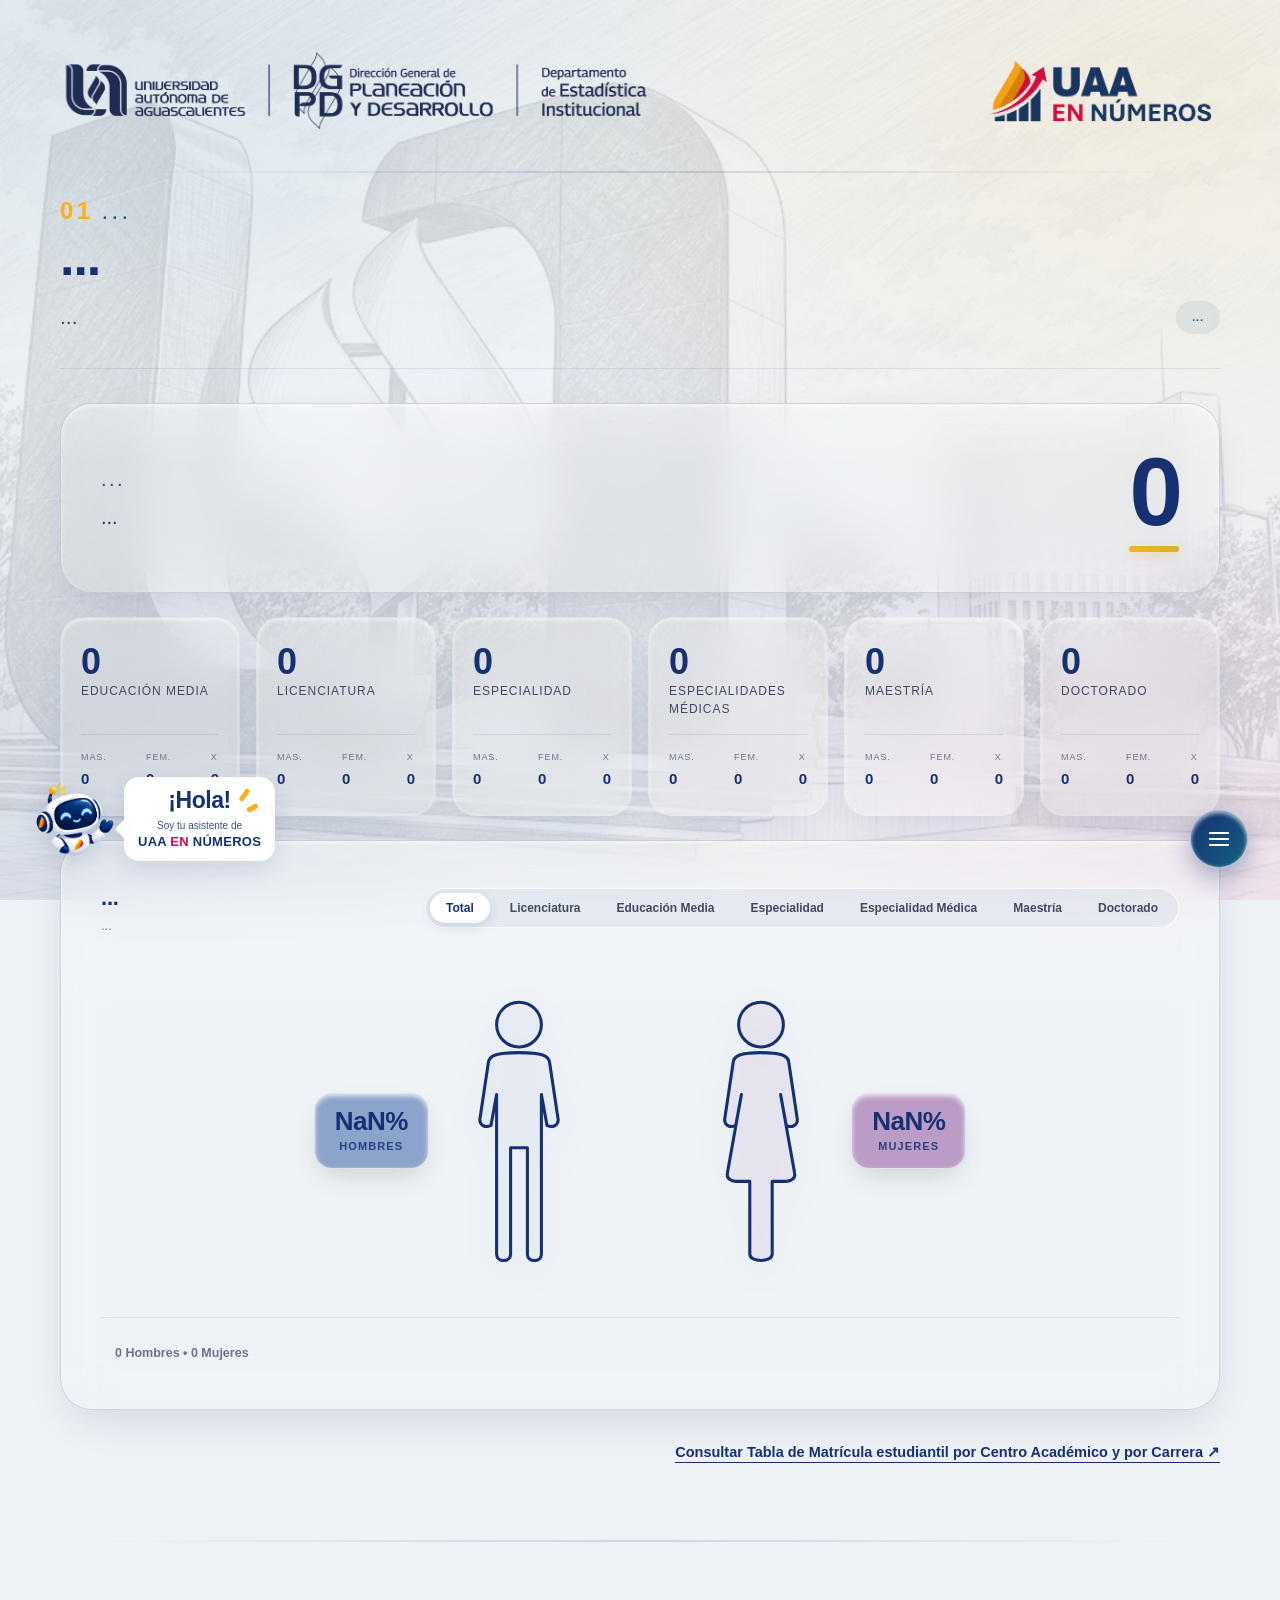
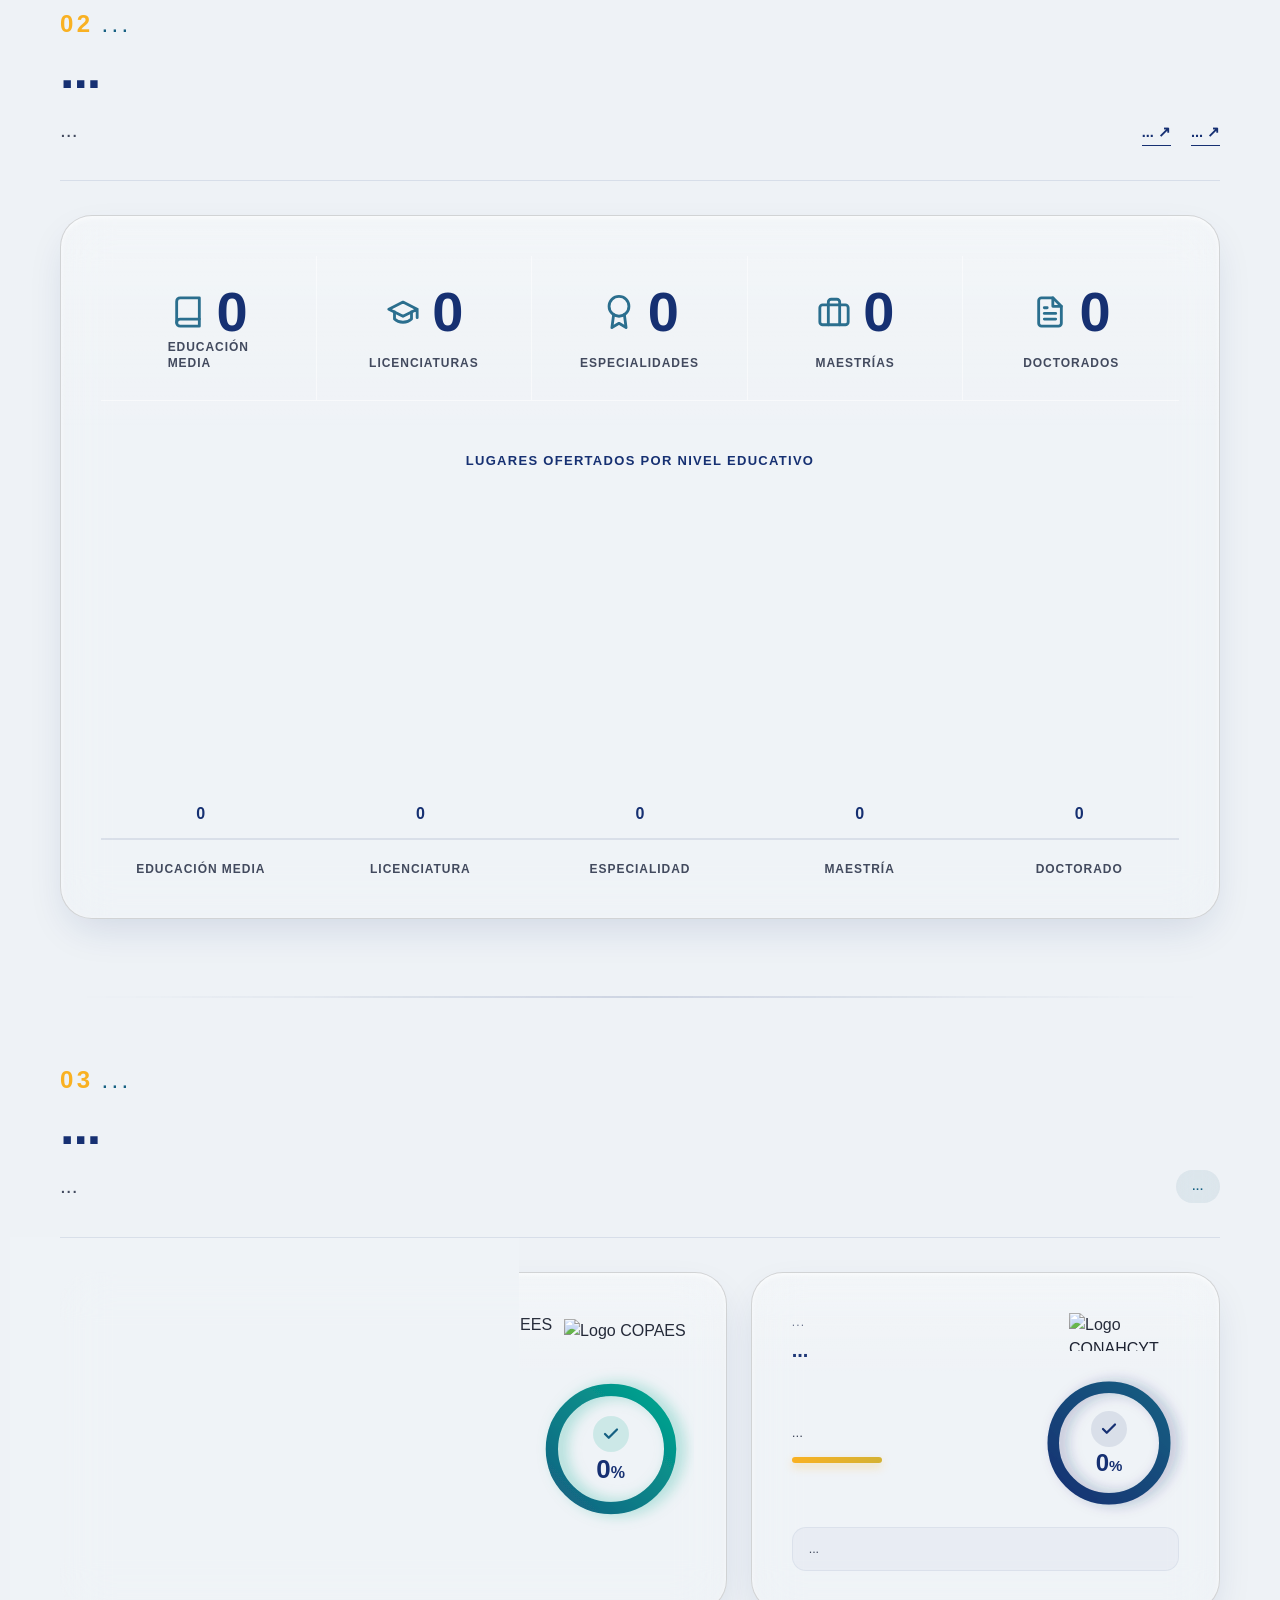
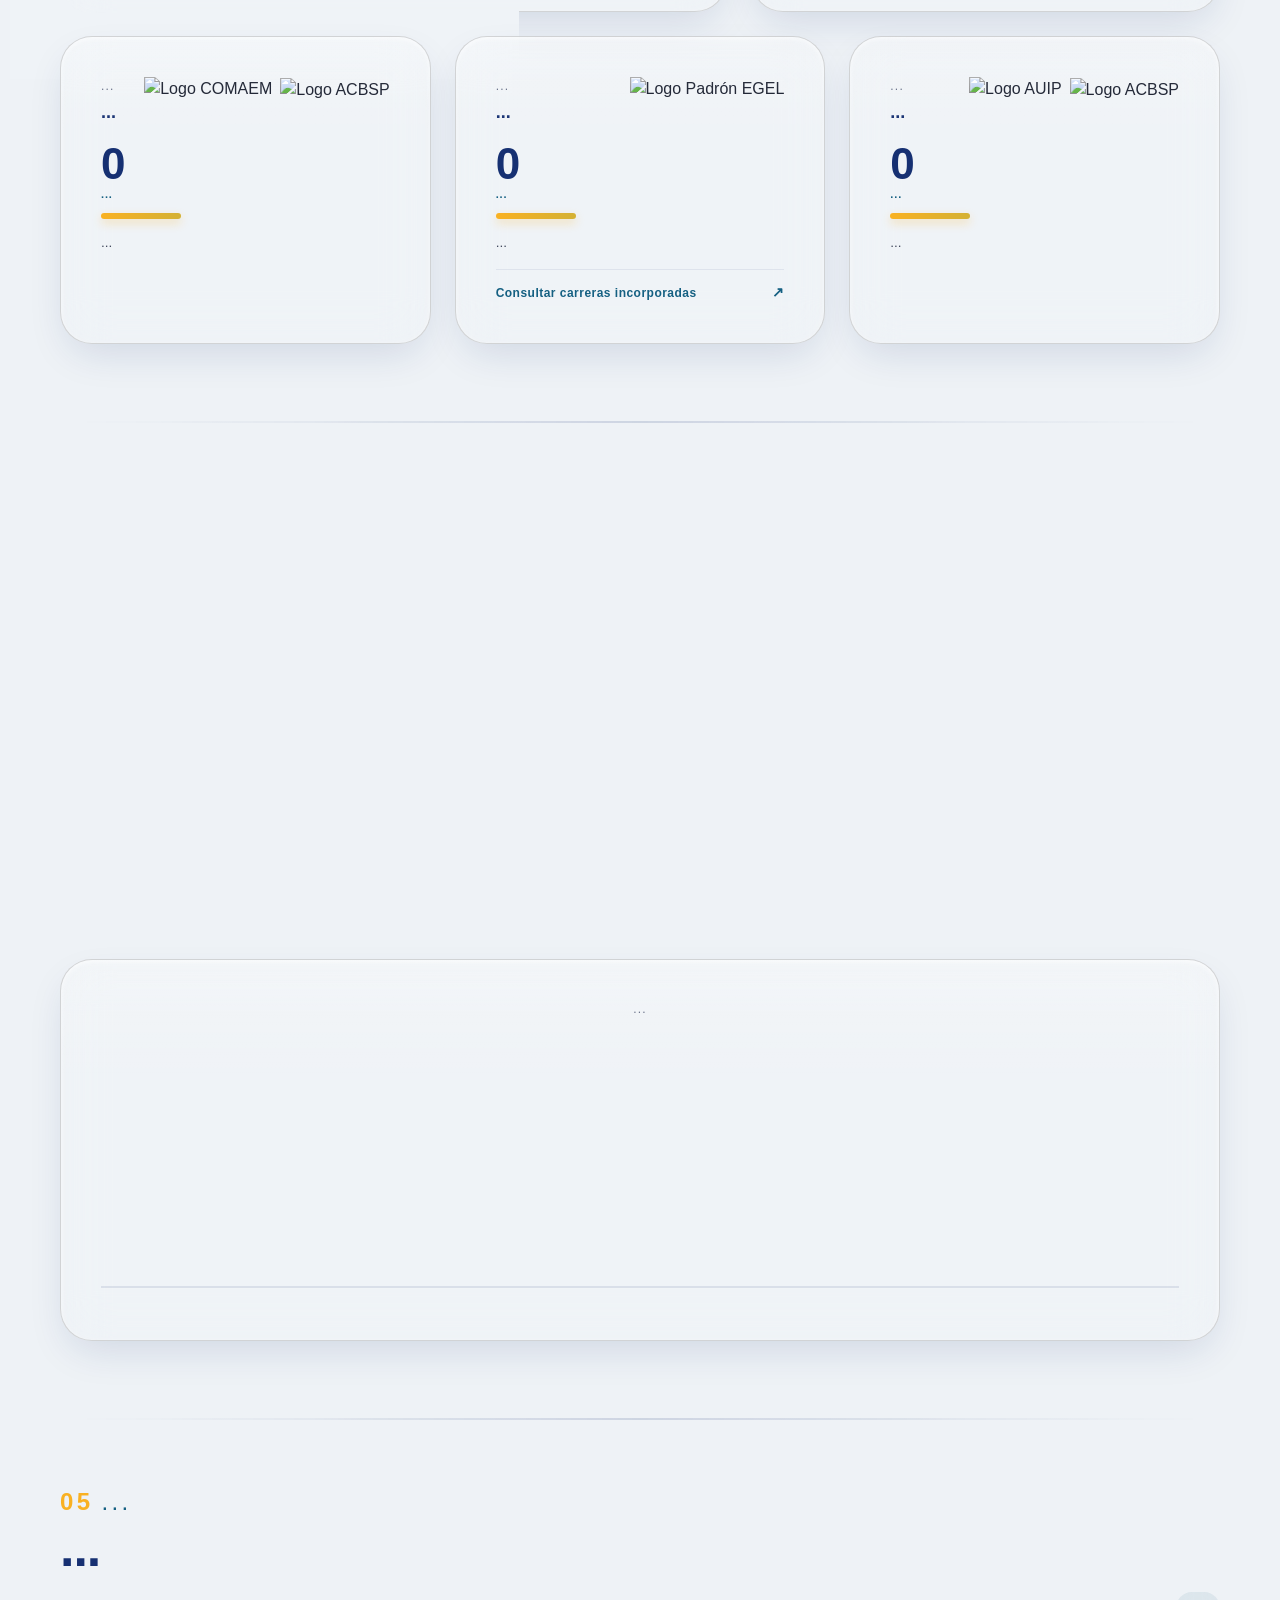
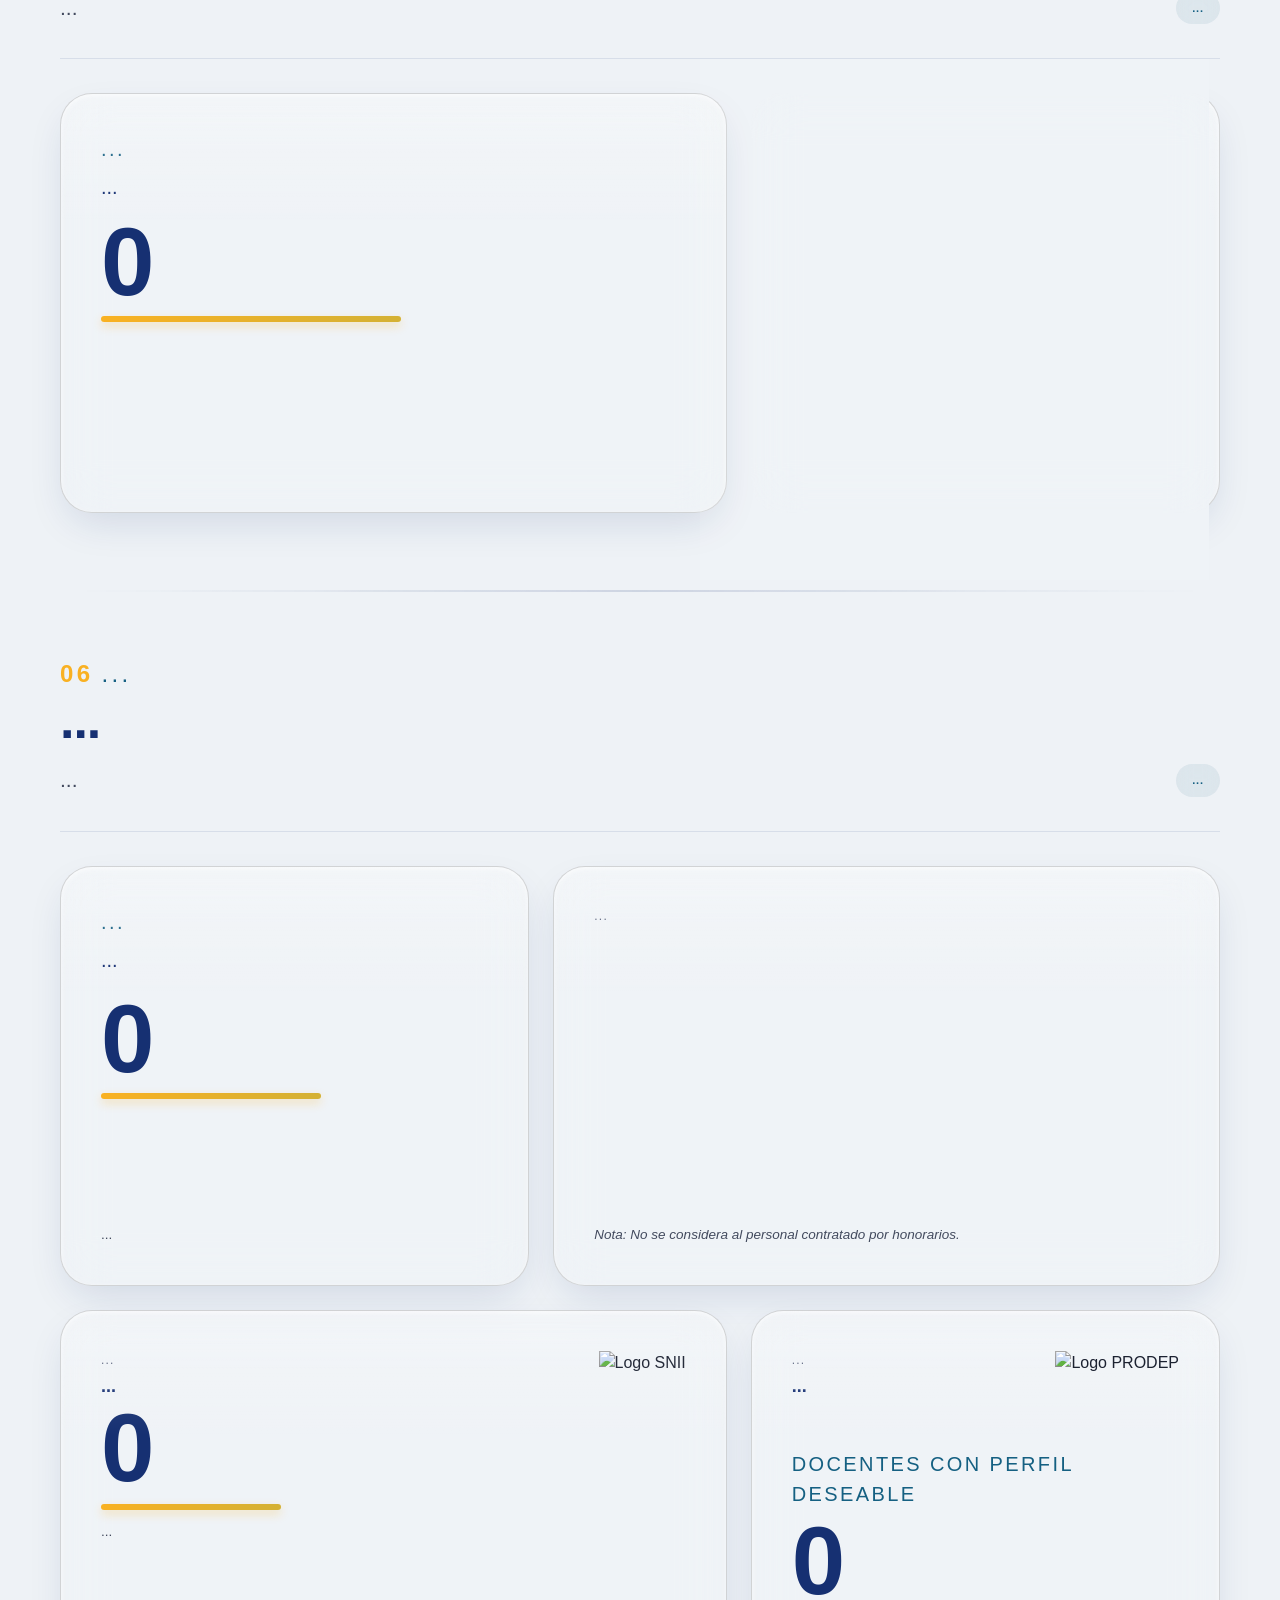
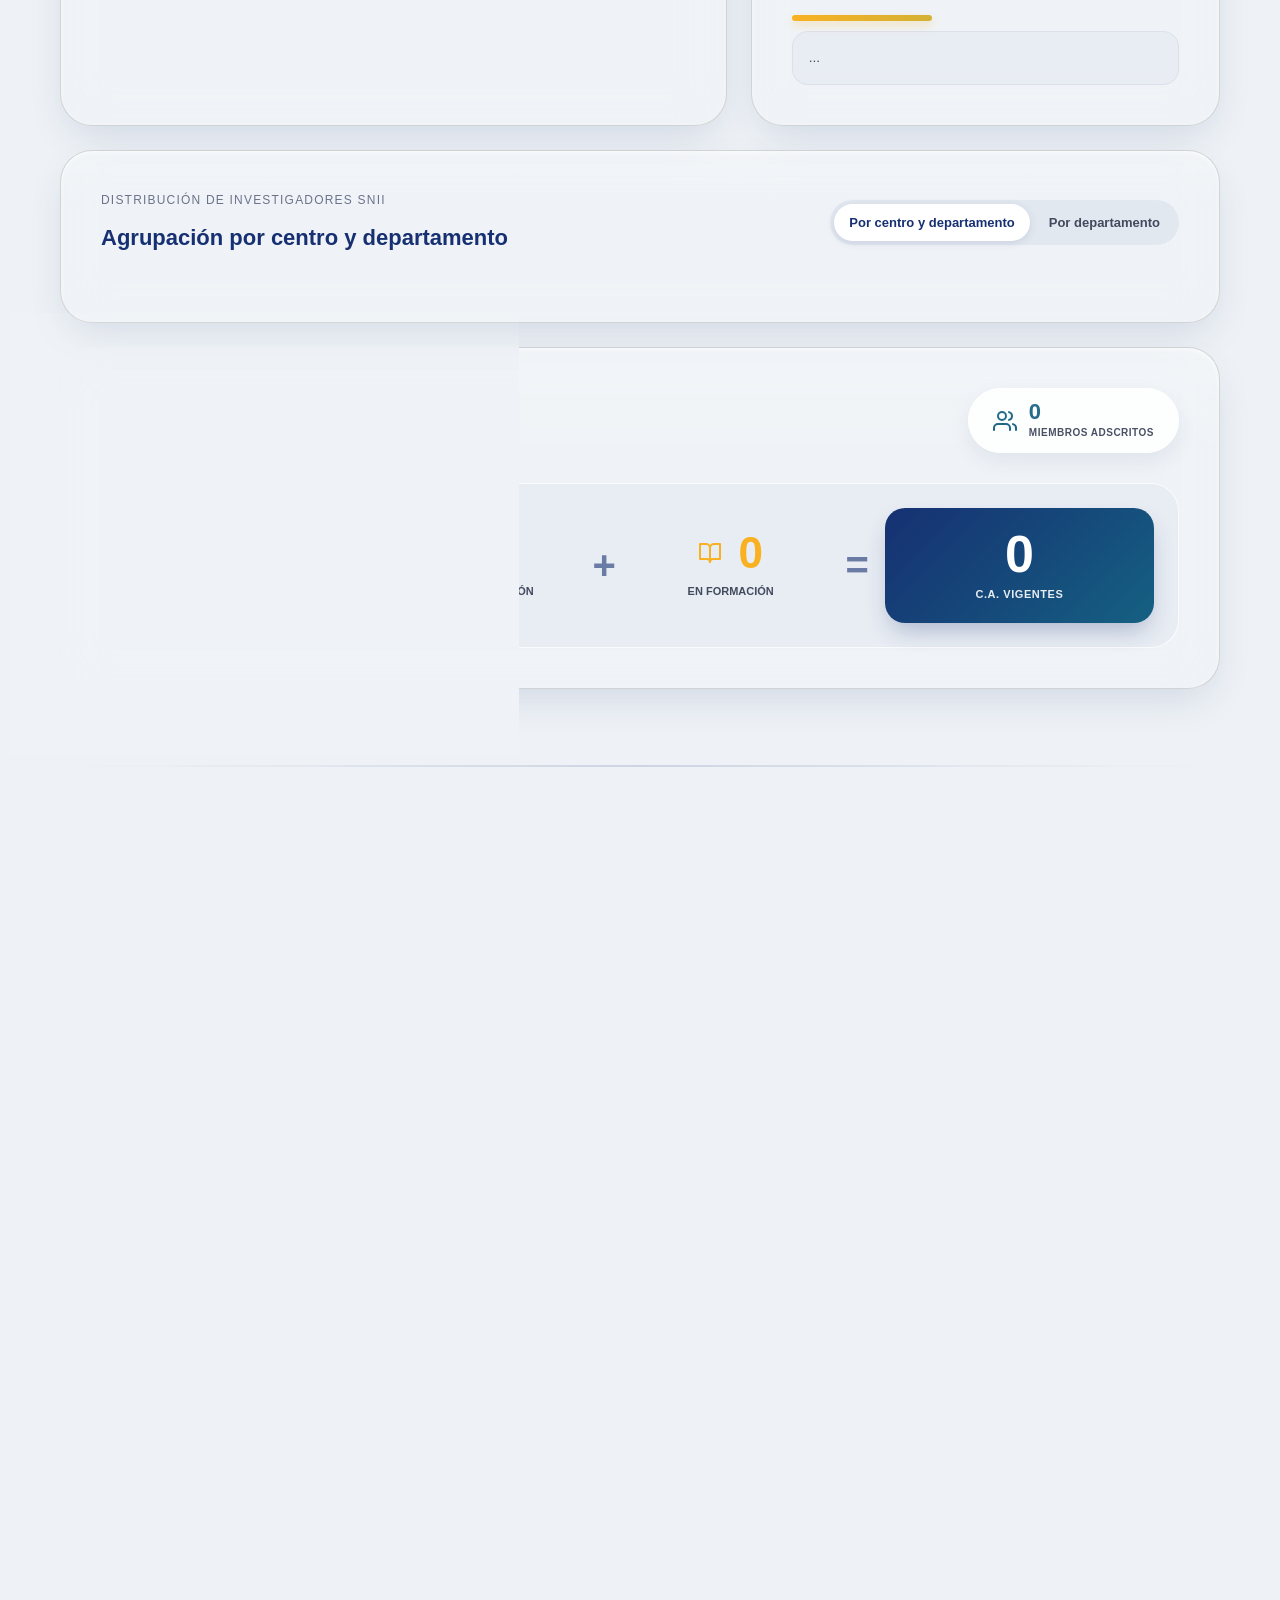
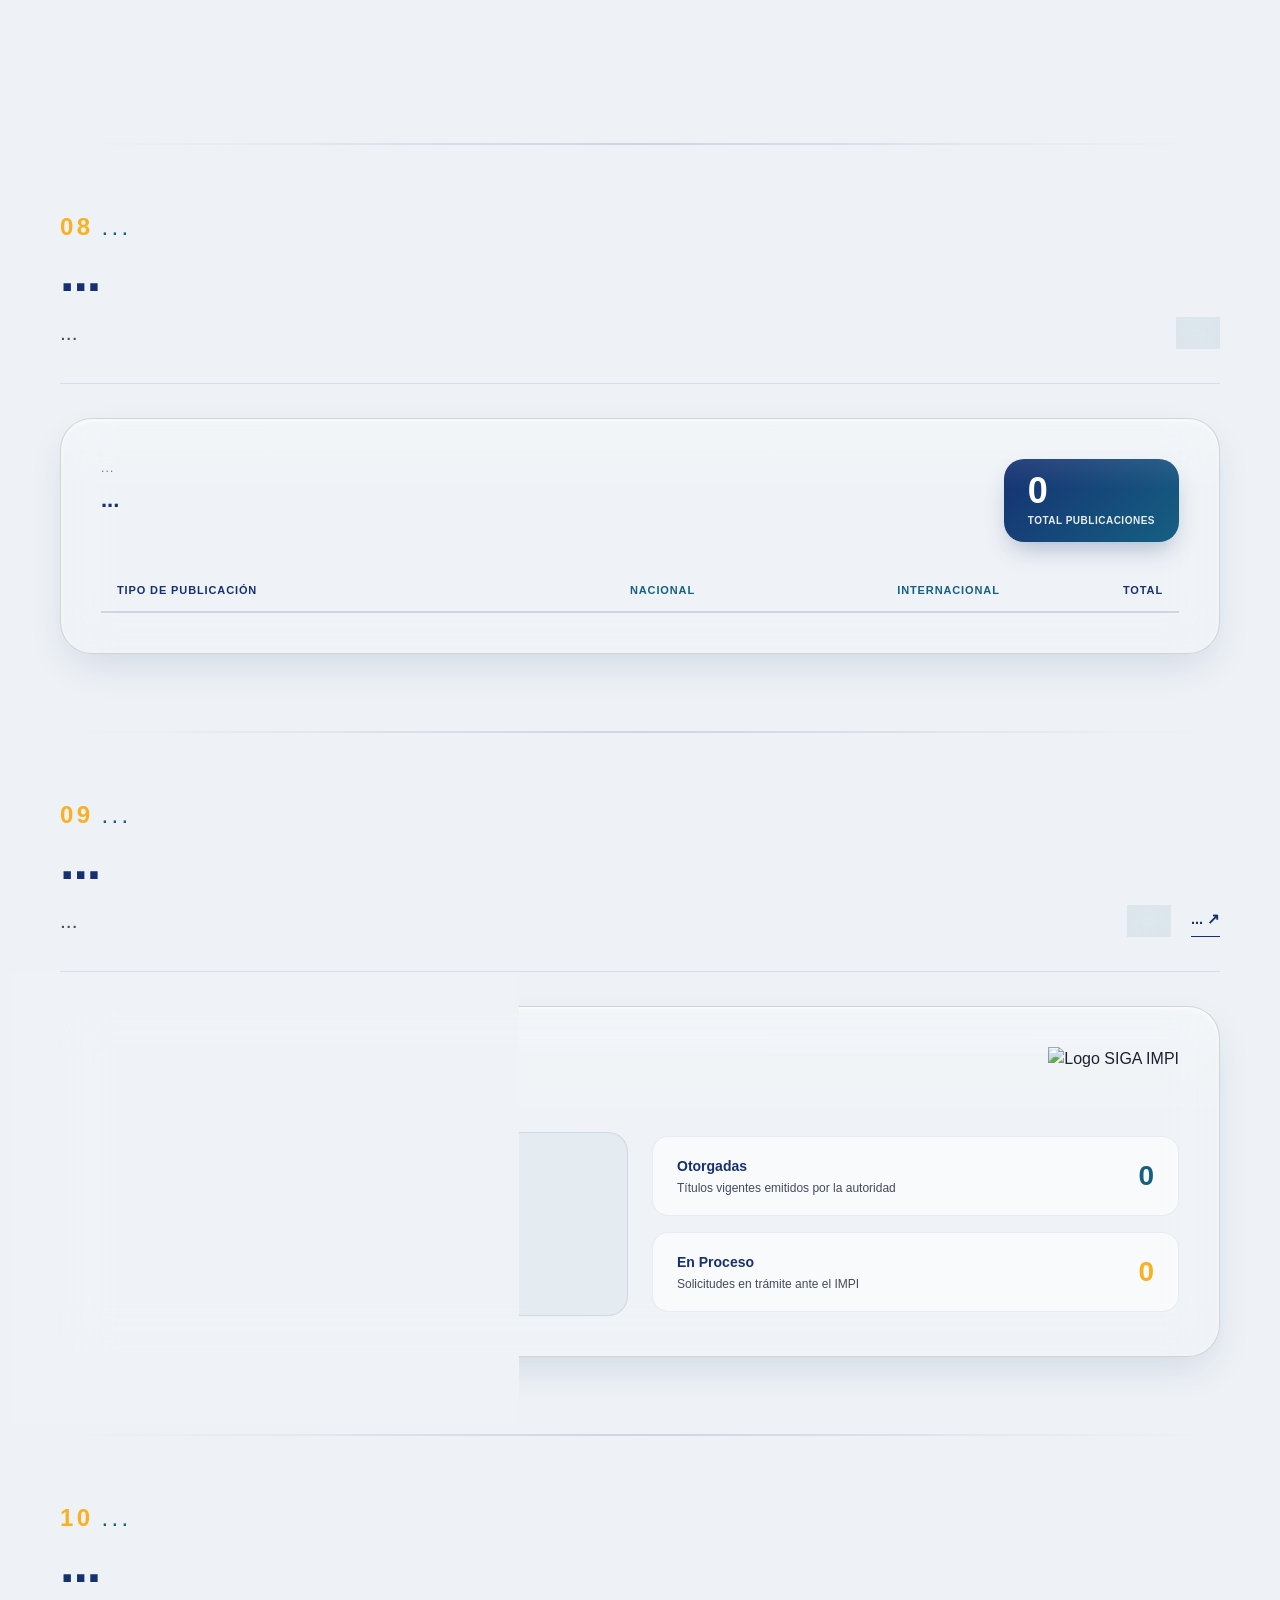
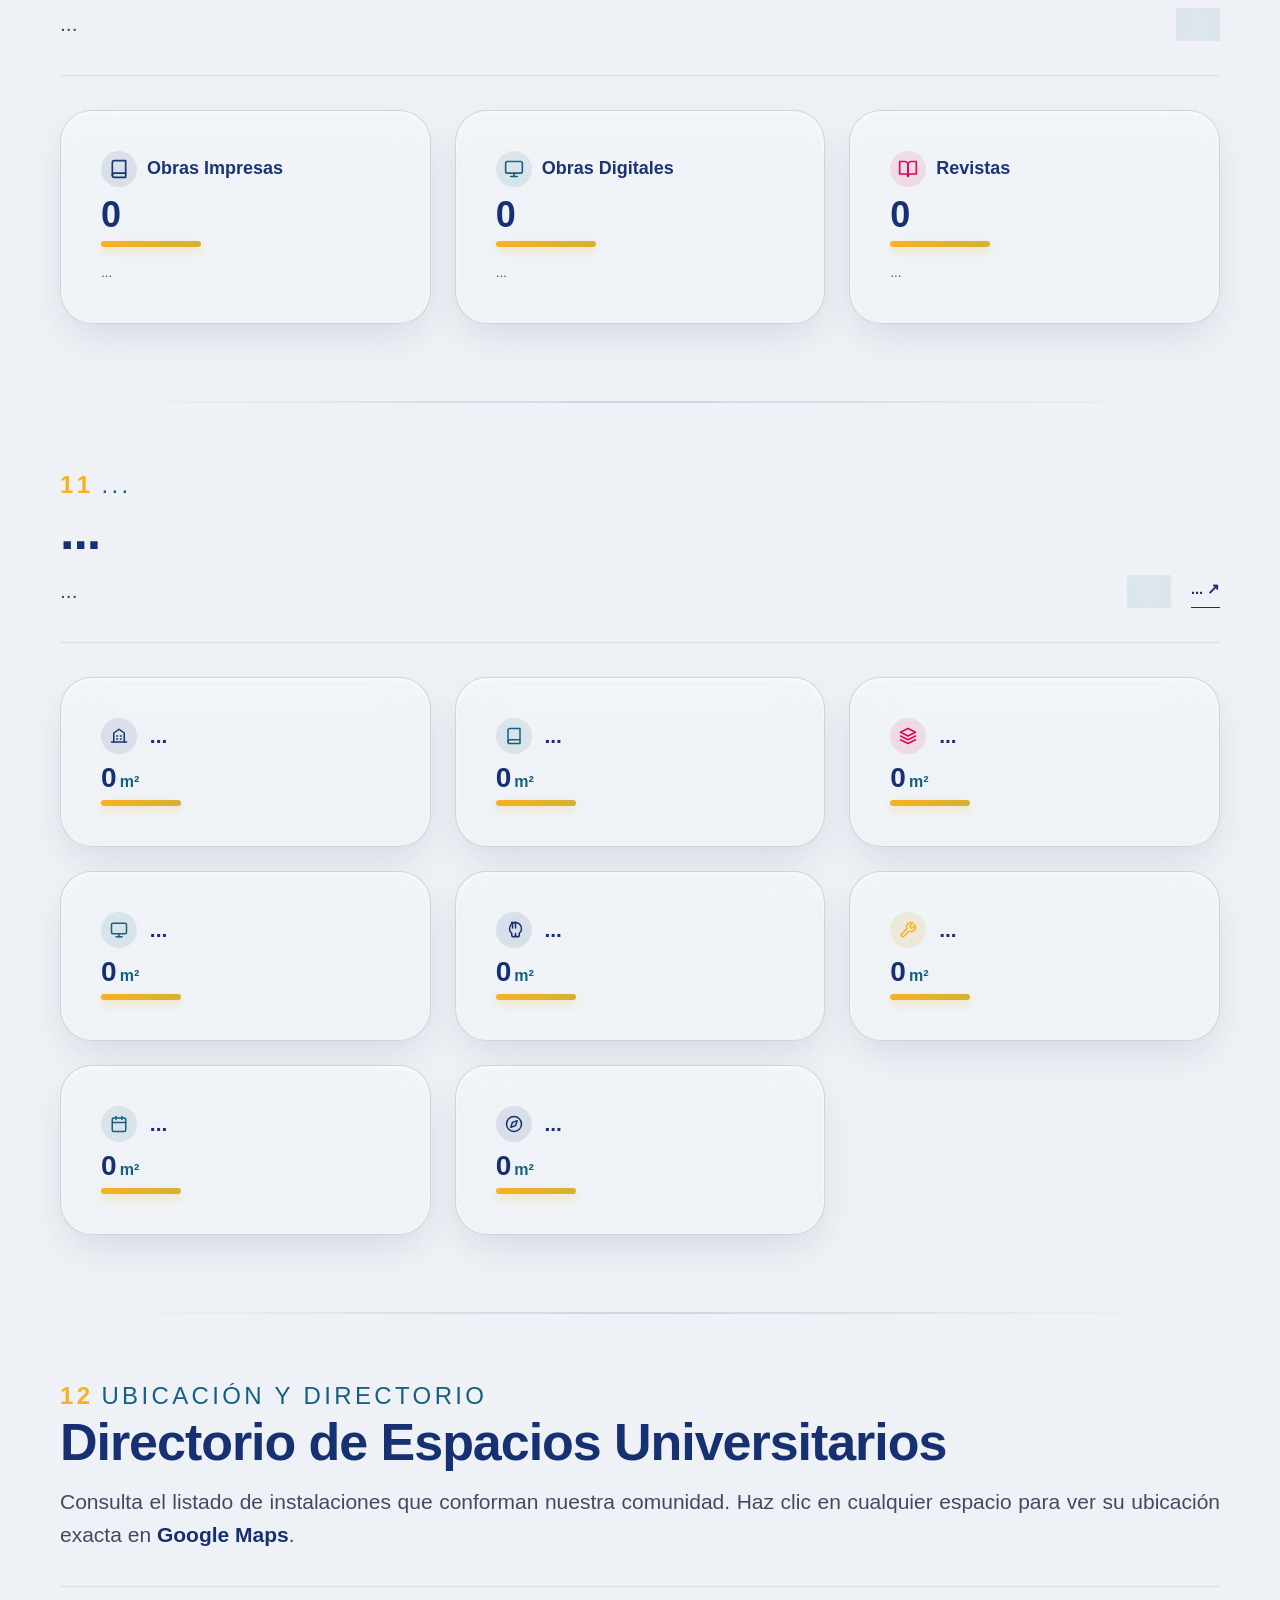
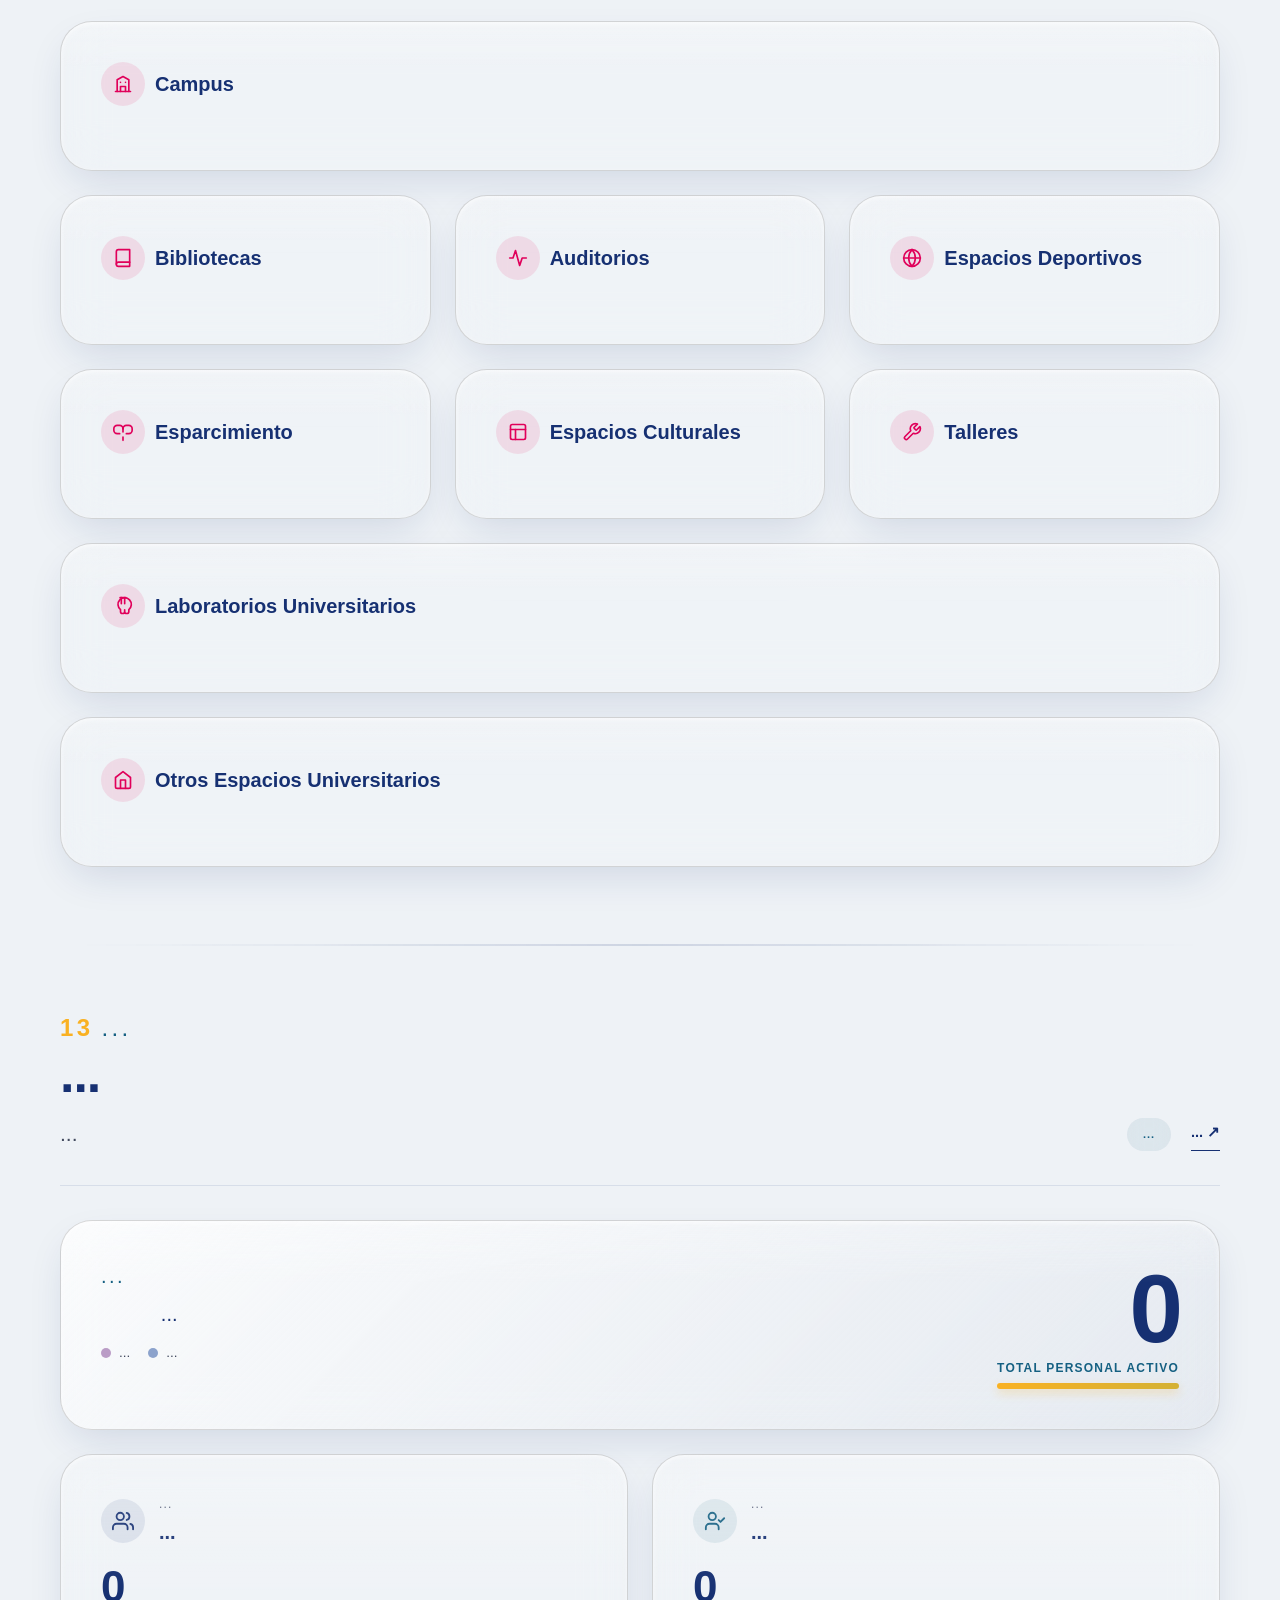
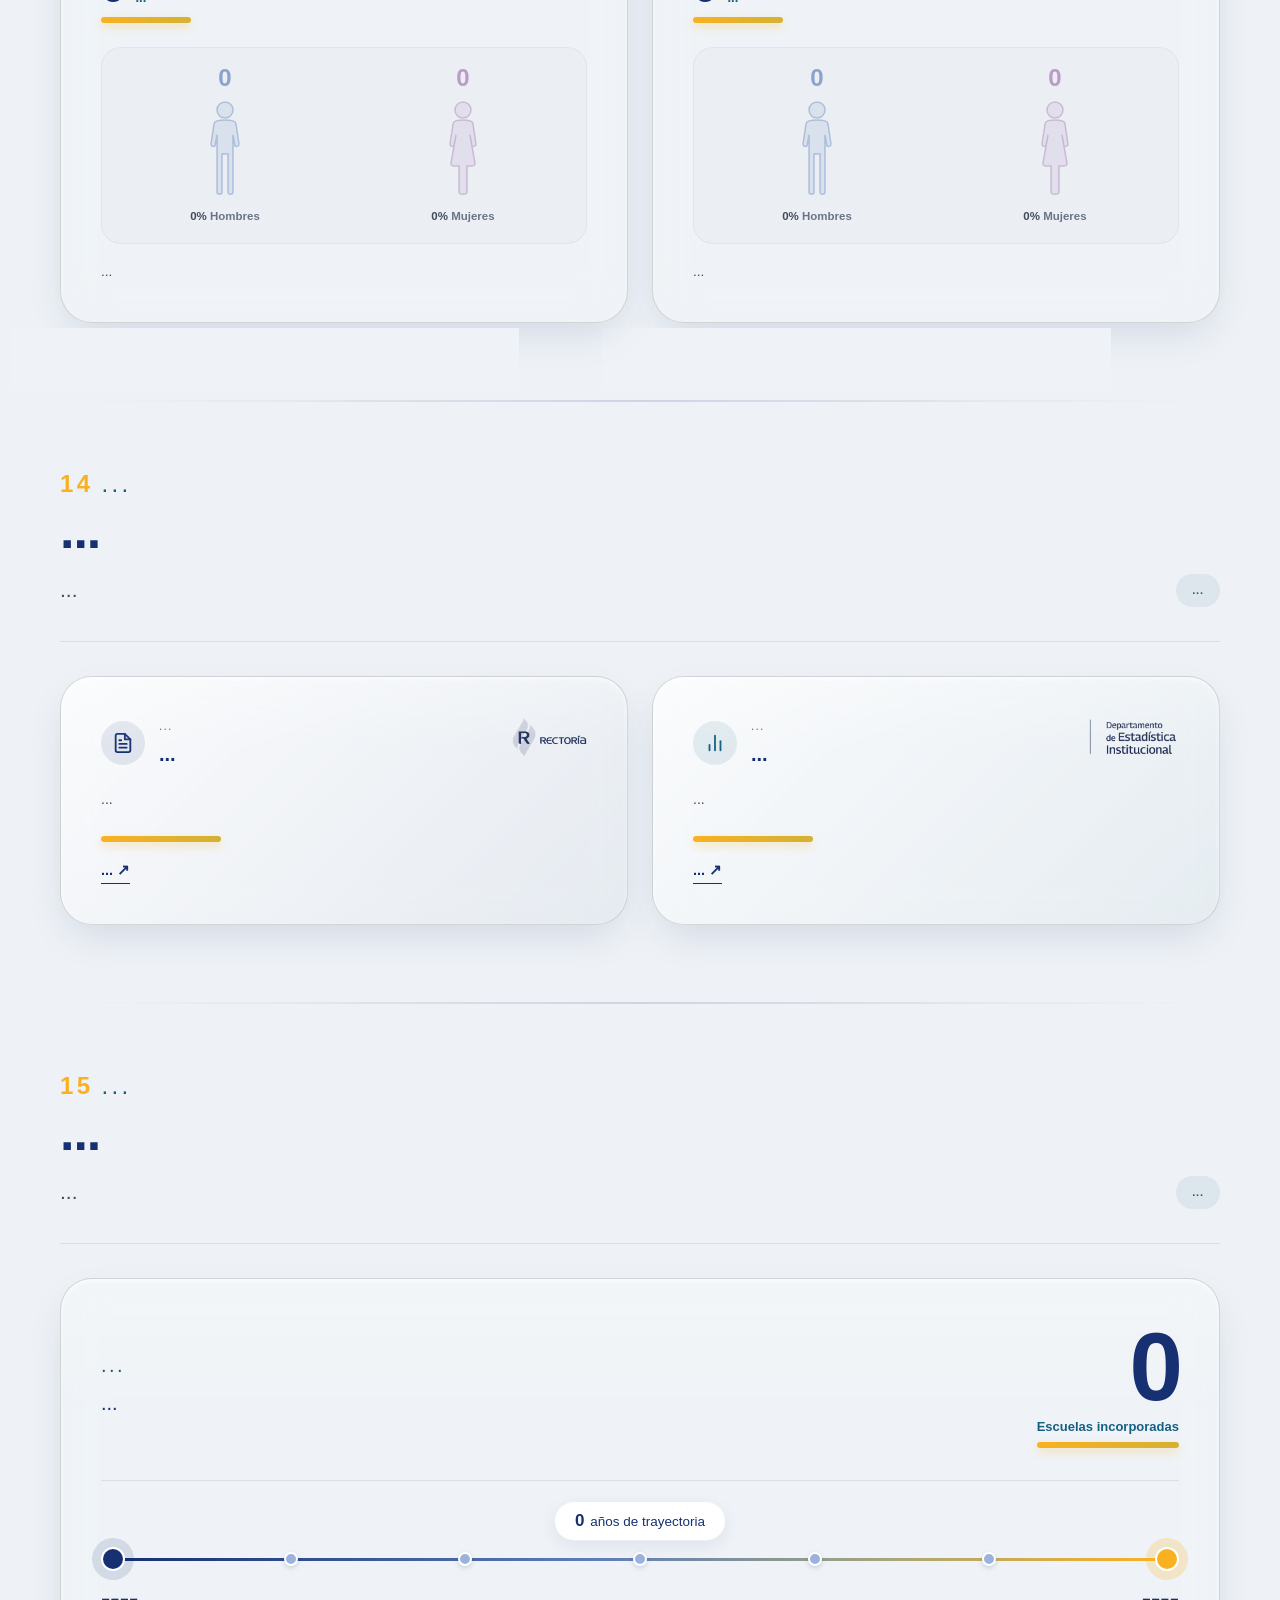
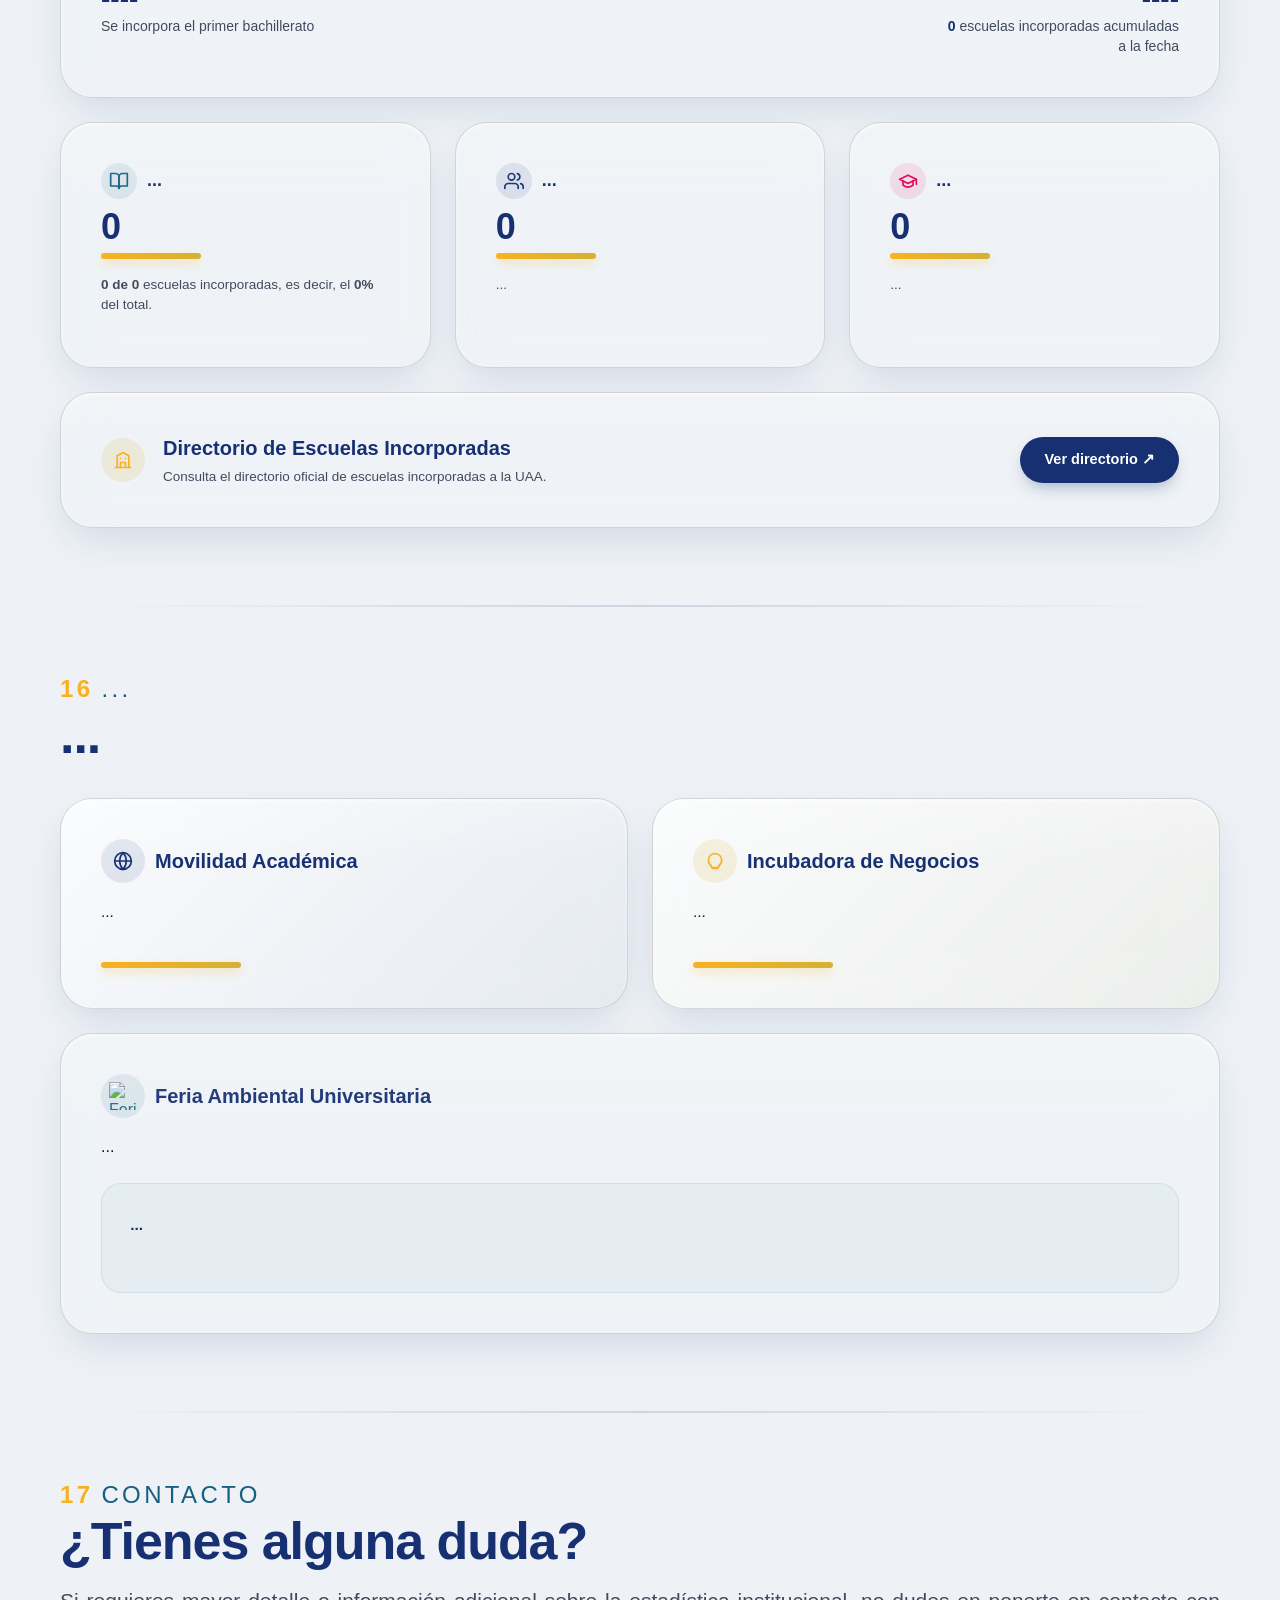
==== index.html @ 9bdbf1e3 "Se incluye listasdo de carrera en padron egel, se bloquea el desplazamiento de la página cuando se a" ====
<!DOCTYPE html>
<html lang="es">

<head>
  <meta charset="UTF-8">
  <meta name="viewport" content="width=device-width, initial-scale=1.0">
  <!-- CSP base: el modo 'local' o 'produccion' se controla automáticamente desde CHATBOT_ENTORNO en assets/js/script.js -->
  <meta http-equiv="Content-Security-Policy" content="
    default-src 'self';
    base-uri 'self';
    object-src 'none';
    form-action 'self';
    script-src 'self' https://cdn.sheetjs.com https://www.googletagmanager.com https://www.clarity.ms https://scripts.clarity.ms;
    style-src 'self' 'unsafe-inline' https://fonts.googleapis.com;
    font-src 'self' https://fonts.gstatic.com;
    img-src 'self' data: https:;
    connect-src 'self' http://localhost:3000 http://127.0.0.1:3000 https://docs.google.com https://*.googleusercontent.com https://chatbot-uaa-en-numeros.onrender.com https://*.google-analytics.com https://*.analytics.google.com https://*.googletagmanager.com https://*.g.doubleclick.net https://www.clarity.ms https://*.clarity.ms;
    worker-src 'self' blob:;">
  <title>UAA en Números — Estadística Institucional</title>

  <!-- Fuentes tipográficas -->
  <link rel="preconnect" href="https://fonts.googleapis.com">
  <link rel="preconnect" href="https://fonts.gstatic.com" crossorigin>
  <link
    href="https://fonts.googleapis.com/css2?family=Georama:wght@400;500;600;700&family=Public+Sans:ital,wght@0,300;0,400;0,500;0,600;0,700;0,800&display=swap"
    rel="stylesheet">
  <link rel="stylesheet" href="assets/css/style.css?v=2026-11-05c">
  <!-- SheetJS 0.20.3 (corrige CVE-2023-30533 y CVE-2024-22363). Integridad verificada con SRI. -->
  <script src="https://cdn.sheetjs.com/xlsx-0.20.3/package/dist/xlsx.full.min.js"
    integrity="sha384-EnyY0/GSHQGSxSgMwaIPzSESbqoOLSexfnSMN2AP+39Ckmn92stwABZynq1JyzdT"
    crossorigin="anonymous"></script>

  <!-- Inicialización externa para evitar scripts inline; se conserva la analítica. -->
  <script src="assets/js/analytics.js"></script>
  <script async src="https://www.googletagmanager.com/gtag/js?id=G-RJ18T6PHS7"></script>

</head>

<body>

  <div class="container">

    <!-- ENCABEZADO PRINCIPAL -->
    <header class="main-dashboard-header reveal">
      <div class="header-brand-wrap">
        <img src="assets/img/logo-med.png" alt="UAA en Números" class="header-brand-logo medium-logo">
        <img src="assets/img/logo-small.png" alt="UAA en Números" class="header-brand-logo small-logo">
      </div>
      <div class="header-logo-wrap">
        <img src="assets/img/Logo.png" alt="Logotipo Institucional" class="header-logo">
      </div>
    </header>

    <div class="block-divider block-small"></div>

    <!-- BLOQUE 01 -->
    <header id="bloque-01" class="block-header reveal">
      <div class="block-tag"><span>01</span> <span id="b1-tag-text">...</span></div>
      <h1 class="block-title">...</h1>
      <div class="block-lead-wrap">
        <p class="block-lead">...</p>
        <div class="block-date">...</div> <!-- AQUÍ PONEMOS LOS PUNTOS SUSPENSIVOS -->
      </div>
    </header>

    <section class="grid">
      <article class="card card-hero-metric reveal">
        <div class="hero-metric-content">
          <div>
            <div class="hero-metric-label">...</div>
            <div class="hero-metric-desc">...</div>
          </div>
          <div class="hero-metric-num-wrap">
            <div class="hero-metric-num counter" data-target="0">0</div>
            <div class="hero-metric-bar-yellow"></div>
          </div>
        </div>
      </article>

      <div class="levels-strip reveal">
        <div class="card-mini interactive-card">
          <div class="card-content">
            <div class="mini-num counter" data-target="0">0</div>
            <div class="mini-label">Educación Media </div>
          </div>
          <div class="gender-details-wrapper">
            <div class="gender-details">
              <div class="gender-item"><span class="gender-lbl">Mas.</span><span class="gender-val">0</span></div>
              <div class="gender-item"><span class="gender-lbl">Fem.</span><span class="gender-val">0</span></div>
              <div class="gender-item"><span class="gender-lbl">X</span><span class="gender-val">0</span></div>
            </div>
          </div>
        </div>
        <div class="card-mini interactive-card">
          <div class="card-content">
            <div class="mini-num counter" data-target="0">0</div>
            <div class="mini-label">Licenciatura </div>
          </div>
          <div class="gender-details-wrapper">
            <div class="gender-details">
              <div class="gender-item"><span class="gender-lbl">Mas.</span><span class="gender-val">0</span></div>
              <div class="gender-item"><span class="gender-lbl">Fem.</span><span class="gender-val">0</span></div>
              <div class="gender-item"><span class="gender-lbl">X</span><span class="gender-val">0</span></div>
            </div>
          </div>
        </div>
        <div class="card-mini interactive-card">
          <div class="card-content">
            <div class="mini-num counter" data-target="0">0</div>
            <div class="mini-label">Especialidad </div>
          </div>
          <div class="gender-details-wrapper">
            <div class="gender-details">
              <div class="gender-item"><span class="gender-lbl">Mas.</span><span class="gender-val">0</span></div>
              <div class="gender-item"><span class="gender-lbl">Fem.</span><span class="gender-val">0</span></div>
              <div class="gender-item"><span class="gender-lbl">X</span><span class="gender-val">0</span></div>
            </div>
          </div>
        </div>
        <div class="card-mini interactive-card">
          <div class="card-content">
            <div class="mini-num counter" data-target="0">0</div>
            <div class="mini-label">Especialidades Médicas</div>
          </div>
          <div class="gender-details-wrapper">
            <div class="gender-details">
              <div class="gender-item"><span class="gender-lbl">Mas.</span><span class="gender-val">0</span></div>
              <div class="gender-item"><span class="gender-lbl">Fem.</span><span class="gender-val">0</span></div>
              <div class="gender-item"><span class="gender-lbl">X</span><span class="gender-val">0</span></div>
            </div>
          </div>
        </div>
        <div class="card-mini interactive-card">
          <div class="card-content">
            <div class="mini-num counter" data-target="0">0</div>
            <div class="mini-label">Maestría </div>
          </div>
          <div class="gender-details-wrapper">
            <div class="gender-details">
              <div class="gender-item"><span class="gender-lbl">Mas.</span><span class="gender-val">0</span></div>
              <div class="gender-item"><span class="gender-lbl">Fem.</span><span class="gender-val">0</span></div>
              <div class="gender-item"><span class="gender-lbl">X</span><span class="gender-val">0</span></div>
            </div>
          </div>
        </div>
        <div class="card-mini interactive-card">
          <div class="card-content">
            <div class="mini-num counter" data-target="0">0</div>
            <div class="mini-label">Doctorado </div>
          </div>
          <div class="gender-details-wrapper">
            <div class="gender-details">
              <div class="gender-item"><span class="gender-lbl">Mas.</span><span class="gender-val">0</span></div>
              <div class="gender-item"><span class="gender-lbl">Fem.</span><span class="gender-val">0</span></div>
              <div class="gender-item"><span class="gender-lbl">X</span><span class="gender-val">0</span></div>
            </div>
          </div>
        </div>
      </div>

      <article class="card card-12 card-gender-pictogram reveal">
        <div class="gender-card-header">
          <div class="gender-card-title-group">
            <h3>...</h3>
            <p>...</p>
          </div>
          <div class="segmented-control" id="genderFilter">
            <button class="segment-btn active" data-level="total">Total</button>
            <button class="segment-btn" data-level="licenciatura">Licenciatura</button>
            <button class="segment-btn" data-level="media">Educación Media</button>
            <button class="segment-btn" data-level="especialidades">Especialidad</button>
            <button class="segment-btn" data-level="especialidadesMedicas">Especialidad Médica</button>
            <button class="segment-btn" data-level="maestria">Maestría</button>
            <button class="segment-btn" data-level="doctorado">Doctorado</button>
          </div>
        </div>

        <div class="gender-stage">
          <div class="pictogram-unit">
            <div class="percent-badge badge-man">
              <span class="badge-number" id="manPercent">0.0%</span>
              <span class="badge-label">Hombres</span>
            </div>
            <svg class="silhouette-svg" viewBox="0 0 100 200">
              <defs>
                <clipPath id="manClip">
                  <circle cx="50" cy="24" r="16" />
                  <path
                    d="M28 52 C28 46, 34 44, 50 44 C66 44, 72 46, 72 52 L78 92 C78 96, 74 98, 70 96 L66 74 L66 188 C66 194, 56 194, 56 188 L56 112 L44 112 L44 188 C44 194, 34 194, 34 188 L34 74 L30 96 C26 98, 22 96, 22 92 Z" />
                </clipPath>
              </defs>
              <g clip-path="url(#manClip)">
                <rect x="0" y="0" width="100" height="200" fill="rgba(207, 216, 235, 0.2)" />
                <rect id="manLiquid" class="liquid-fill-rect" x="0" y="200" width="100" height="0"
                  fill="var(--color-men)" />
              </g>
              <circle cx="50" cy="24" r="16" class="silhouette-outline man-outline" />
              <path
                d="M28 52 C28 46, 34 44, 50 44 C66 44, 72 46, 72 52 L78 92 C78 96, 74 98, 70 96 L66 74 L66 188 C66 194, 56 194, 56 188 L56 112 L44 112 L44 188 C44 194, 34 194, 34 188 L34 74 L30 96 C26 98, 22 96, 22 92 Z"
                class="silhouette-outline man-outline" />
            </svg>
          </div>

          <div class="pictogram-unit">
            <svg class="silhouette-svg" viewBox="0 0 100 200">
              <defs>
                <clipPath id="womanClip">
                  <circle cx="50" cy="24" r="16" />
                  <path
                    d="M30 52 C30 46, 36 44, 50 44 C64 44, 70 46, 70 52 L76 92 C76 96, 72 98, 68 96 L64 74 L74 130 C75 134, 71 136, 68 136 L58 136 L58 188 C58 194, 42 194, 42 188 L42 136 L32 136 C29 136, 25 134, 26 130 L36 74 L32 96 C28 98, 24 96, 24 92 Z" />
                </clipPath>
              </defs>
              <g clip-path="url(#womanClip)">
                <rect x="0" y="0" width="100" height="200" fill="rgba(186, 156, 198, 0.15)" />
                <rect id="womanLiquid" class="liquid-fill-rect" x="0" y="200" width="100" height="0"
                  fill="var(--color-women)" />
              </g>
              <circle cx="50" cy="24" r="16" class="silhouette-outline woman-outline" />
              <path
                d="M30 52 C30 46, 36 44, 50 44 C64 44, 70 46, 70 52 L76 92 C76 96, 72 98, 68 96 L64 74 L74 130 C75 134, 71 136, 68 136 L58 136 L58 188 C58 194, 42 194, 42 188 L42 136 L32 136 C29 136, 25 134, 26 130 L36 74 L32 96 C28 98, 24 96, 24 92 Z"
                class="silhouette-outline woman-outline" />
            </svg>
            <div class="percent-badge badge-woman">
              <span class="badge-number" id="womanPercent">0.0%</span>
              <span class="badge-label">Mujeres</span>
            </div>
          </div>
        </div>

        <div class="gender-meta-footer">
          <div><strong id="genderCounts">...</strong></div>
          <div class="non-binary-tag" id="nonBinaryNotice">
            <span>Población no binaria (X):</span> <strong id="nonBinaryCount">0</strong>
          </div>
        </div>
      </article>

      <div class="matricula-action-wrapper reveal">
        <button id="open-modal-centros" class="block-action-link" style="background:none; border-top:none; border-left:none; border-right:none;">
          Consultar Tabla de Matrícula estudiantil por Centro Académico y por Carrera &#8599;
        </button>
      </div>
    </section>

    <div class="block-divider"></div>

    <!-- BLOQUE 02 -->
    <header id="bloque-02" class="block-header reveal">
      <div class="block-tag"><span>02</span> <span id="b2-tag-text">...</span></div>
      <h1 class="block-title">...</h1>
      <div class="block-lead-wrap">
        <p class="block-lead">...</p>
        <div class="block-links-group">
          <a href="#" target="_blank" rel="noopener noreferrer" class="block-action-link">... &#8599;</a>
          <a href="#" target="_blank" rel="noopener noreferrer" class="block-action-link">... &#8599;</a>
        </div>
      </div>
    </header>

    <section class="grid">
      <article class="card offer-box reveal">
        <div class="programs-grid">
          <div class="program-col">
            <div>
              <svg class="program-icon" viewBox="0 0 24 24" fill="none" stroke="currentColor" stroke-width="2"
                stroke-linecap="round" stroke-linejoin="round">
                <path d="M4 19.5A2.5 2.5 0 0 1 6.5 17H20"></path>
                <path d="M6.5 2H20v20H6.5A2.5 2.5 0 0 1 4 19.5v-15A2.5 2.5 0 0 1 6.5 2z"></path>
              </svg>
              <div class="program-num counter" data-target="0">0</div>
            </div>
            <div class="program-label">Educación<br>Media</div>
          </div>
          <div class="program-col">
            <div><svg class="program-icon" viewBox="0 0 24 24" fill="none" stroke="currentColor" stroke-width="2"
                stroke-linecap="round" stroke-linejoin="round">
                <path d="M22 10v6M2 10l10-5 10 5-10 5z"></path>
                <path d="M6 12v5c3 3 9 3 12 0v-5"></path>
              </svg>
              <div class="program-num counter" data-target="0">0</div>
            </div>
            <div class="program-label">Licenciaturas</div>
          </div>
          <div class="program-col">
            <div><svg class="program-icon" viewBox="0 0 24 24" fill="none" stroke="currentColor" stroke-width="2"
                stroke-linecap="round" stroke-linejoin="round">
                <circle cx="12" cy="8" r="7"></circle>
                <polyline points="8.21 13.89 7 23 12 20 17 23 15.79 13.88"></polyline>
              </svg>
              <div class="program-num counter" data-target="0">0</div>
            </div>
            <div class="program-label">Especialidades</div>
          </div>
          <div class="program-col">
            <div><svg class="program-icon" viewBox="0 0 24 24" fill="none" stroke="currentColor" stroke-width="2"
                stroke-linecap="round" stroke-linejoin="round">
                <rect x="2" y="7" width="20" height="14" rx="2" ry="2"></rect>
                <path d="M16 21V5a2 2 0 0 0-2-2h-4a2 2 0 0 0-2 2v16"></path>
              </svg>
              <div class="program-num counter" data-target="0">0</div>
            </div>
            <div class="program-label">Maestrías</div>
          </div>
          <div class="program-col">
            <div><svg class="program-icon" viewBox="0 0 24 24" fill="none" stroke="currentColor" stroke-width="2"
                stroke-linecap="round" stroke-linejoin="round">
                <path d="M14 2H6a2 2 0 0 0-2 2v16a2 2 0 0 0 2 2h12a2 2 0 0 0 2-2V8z"></path>
                <polyline points="14 2 14 8 20 8"></polyline>
                <line x1="16" y1="13" x2="8" y2="13"></line>
                <line x1="16" y1="17" x2="8" y2="17"></line>
                <polyline points="10 9 9 9 8 9"></polyline>
              </svg>
              <div class="program-num counter" data-target="0">0</div>
            </div>
            <div class="program-label">Doctorados</div>
          </div>
        </div>

        <div class="chart-section">
          <div class="chart-section-title">Lugares ofertados por nivel educativo</div>
          <div class="bar-chart-container">
            <div class="chart-bar-group"><span class="bar-value-label counter" data-target="0">0</span>
              <div class="bar-column" data-height="0%" style="background-color: var(--uaa-teal);"></div>
            </div>
            <div class="chart-bar-group"><span class="bar-value-label counter" data-target="0">0</span>
              <div class="bar-column" data-height="0%" style="background-color: var(--uaa-navy);"></div>
            </div>
            <div class="chart-bar-group"><span class="bar-value-label counter" data-target="0">0</span>
              <div class="bar-column" data-height="0%" style="background-color: var(--uaa-gold-vibrant);"></div>
            </div>
            <div class="chart-bar-group"><span class="bar-value-label counter" data-target="0">0</span>
              <div class="bar-column" data-height="0%" style="background-color: var(--uaa-magenta);"></div>
            </div>
            <div class="chart-bar-group"><span class="bar-value-label counter" data-target="0">0</span>
              <div class="bar-column" data-height="0%" style="background-color: var(--uaa-gold);"></div>
            </div>
          </div>
          <div class="chart-x-axis">
            <div class="x-axis-label">Educación Media</div>
            <div class="x-axis-label">Licenciatura</div>
            <div class="x-axis-label">Especialidad</div>
            <div class="x-axis-label">Maestría</div>
            <div class="x-axis-label">Doctorado</div>
          </div>
          <p id="b2-chart-footnote" class="chart-footnote" hidden></p>
        </div>
      </article>
    </section>

    <div class="block-divider"></div>

    <!-- BLOQUE 03 -->
    <header id="bloque-03" class="block-header reveal">
      <div class="block-tag"><span>03</span> <span id="b3-tag-text">...</span></div>
      <h1 class="block-title">...</h1>
      <div class="block-lead-wrap">
        <p class="block-lead">...</p>
        <div class="block-date">...</div>
      </div>
    </header>

    <section class="grid">
      <article class="card card-7 flex-col-between reveal">
        <div>
          <div class="flex-row-between">
            <div>
              <div class="card-section-tag t1-tag" style="margin-bottom: 4px;">...</div>
              <h3 class="card-title lg t1-title">...</h3>
            </div>
            <div style="display: flex; align-items: center; gap: 12px; flex-wrap: wrap;">
              <img src="https://www.gapes.ciees.edu.mx/imgs/ciees_new.png" alt="Logo CIEES"
                style="height: 48px; object-fit: contain;">
              <img src="https://www.comaem.org.mx/wp-content/uploads/2021/09/logofooter.png" alt="Logo COPAES"
                style="height: 36px; object-fit: contain;">
            </div>
          </div>
          <div
            style="display: flex; align-items: center; justify-content: space-between; flex-wrap: wrap; gap: 24px; margin: 12px 0 16px 0;">
            <div style="flex: 1; min-width: 210px;">
              <div style="font-size: clamp(34px, 4vw, 42px); font-weight: 800; color: var(--uaa-navy); line-height: 1;">
                <span class="counter t1-num" data-target="0">0</span> <span
                  style="font-size: 22px; font-weight: 700; color: var(--uaa-teal);">/ <span
                    class="t1-total">0</span></span>
              </div>
              <div
                style="font-size: 11px; font-weight: 700; text-transform: uppercase; color: var(--uaa-teal); letter-spacing: 0.08em; margin-top: 6px;"
                class="t1-sub">...</div>
              <div class="hero-metric-bar-yellow" style="max-width: 90px; margin-top: 8px; margin-bottom: 12px;"></div>
              <p class="metric-subtext t1-desc" style="margin: 0;">...</p>
            </div>
            <div style="display: flex; align-items: center; justify-content: center; min-width: 150px;">
              <div
                style="position: relative; width: 144px; height: 144px; display: flex; align-items: center; justify-content: center;">
                <svg viewBox="0 0 100 100"
                  style="width: 100%; height: 100%; transform: rotate(-90deg); overflow: visible;">
                  <defs>
                    <linearGradient id="goalGradientTealLg" x1="0%" y1="0%" x2="100%" y2="100%">
                      <stop offset="0%" stop-color="var(--uaa-teal)" />
                      <stop offset="100%" stop-color="#00A88F" />
                    </linearGradient>
                    <filter id="glowGoalTealLg" x="-20%" y="-20%" width="140%" height="140%">
                      <feDropShadow dx="0" dy="5" stdDeviation="5" flood-color="rgba(0, 168, 143, 0.35)" />
                    </filter>
                  </defs>
                  <circle cx="50" cy="50" r="41" fill="none" stroke="rgba(22, 48, 114, 0.08)" stroke-width="8.5" />
                  <circle cx="50" cy="50" r="41" fill="none" stroke="url(#goalGradientTealLg)" stroke-width="8.5"
                    stroke-linecap="round" stroke-dasharray="257.6" stroke-dashoffset="0"
                    filter="url(#glowGoalTealLg)" />
                </svg>
                <div
                  style="position: absolute; display: flex; flex-direction: column; align-items: center; justify-content: center; text-align: center;">
                  <div class="icon-box sm icon-teal"
                    style="background: rgba(0, 168, 143, 0.15); color: var(--uaa-teal); margin-bottom: 4px;">
                    <svg viewBox="0 0 24 24" fill="none" stroke="currentColor" stroke-width="3" stroke-linecap="round"
                      stroke-linejoin="round">
                      <polyline points="20 6 9 17 4 12"></polyline>
                    </svg>
                  </div>
                  <div
                    style="font-size: 26px; font-weight: 800; color: var(--uaa-navy); line-height: 1; display: inline-flex; align-items: baseline;">
                    <span class="counter t1-pct" data-target="0">0</span><span
                      style="font-size: 16px; font-weight: 700;">%</span>
                  </div>
                </div>
              </div>
            </div>
          </div>
        </div>
      </article>

      <article class="card card-5 flex-col-between reveal">
        <div>
          <div class="flex-row-between">
            <div>
              <div class="card-section-tag t2-tag" style="margin-bottom: 4px;">...</div>
              <h3 class="card-title lg t2-title">...</h3>
            </div>
            <img
              src="https://upload.wikimedia.org/wikipedia/commons/a/a6/Logotipo_de_la_CONACYT.png?utm_source=es.wikipedia.org&utm_campaign=index&utm_content=original"
              alt="Logo CONAHCYT" style="height: 38px; max-width: 110px; object-fit: contain; flex-shrink: 0;">
          </div>
          <div
            style="display: flex; align-items: center; justify-content: space-between; flex-wrap: wrap; gap: 20px; margin: 10px 0 16px 0;">
            <div style="flex: 1; min-width: 160px;">
              <p class="metric-subtext t2-desc" style="margin: 0;">...</p>
              <div class="hero-metric-bar-yellow" style="max-width: 90px; margin-top: 14px;"></div>
            </div>
            <div style="display: flex; align-items: center; justify-content: center; min-width: 140px;">
              <div
                style="position: relative; width: 136px; height: 136px; display: flex; align-items: center; justify-content: center;">
                <svg viewBox="0 0 100 100"
                  style="width: 100%; height: 100%; transform: rotate(-90deg); overflow: visible;">
                  <defs>
                    <linearGradient id="goalGradientNavyLg" x1="0%" y1="0%" x2="100%" y2="100%">
                      <stop offset="0%" stop-color="var(--uaa-navy)" />
                      <stop offset="100%" stop-color="var(--uaa-teal)" />
                    </linearGradient>
                    <filter id="glowGoalNavyLg" x="-20%" y="-20%" width="140%" height="140%">
                      <feDropShadow dx="0" dy="5" stdDeviation="5" flood-color="rgba(22, 48, 114, 0.28)" />
                    </filter>
                  </defs>
                  <circle cx="50" cy="50" r="41" fill="none" stroke="rgba(22, 48, 114, 0.08)" stroke-width="8.5" />
                  <circle cx="50" cy="50" r="41" fill="none" stroke="url(#goalGradientNavyLg)" stroke-width="8.5"
                    stroke-linecap="round" stroke-dasharray="257.6" stroke-dashoffset="0"
                    filter="url(#glowGoalNavyLg)" />
                </svg>
                <div
                  style="position: absolute; display: flex; flex-direction: column; align-items: center; justify-content: center; text-align: center;">
                  <div class="icon-box sm icon-navy" style="margin-bottom: 4px;">
                    <svg viewBox="0 0 24 24" fill="none" stroke="currentColor" stroke-width="3" stroke-linecap="round"
                      stroke-linejoin="round">
                      <polyline points="20 6 9 17 4 12"></polyline>
                    </svg>
                  </div>
                  <div
                    style="font-size: 24px; font-weight: 800; color: var(--uaa-navy); line-height: 1; display: inline-flex; align-items: baseline;">
                    <span class="counter t2-pct" data-target="0">0</span><span
                      style="font-size: 15px; font-weight: 700;">%</span>
                  </div>
                </div>
              </div>
            </div>
          </div>
        </div>
        <div
          style="background: rgba(22, 48, 114, 0.03); padding: 12px 16px; border-radius: 14px; border: 1px solid rgba(22, 48, 114, 0.06); font-size: 12.5px; color: var(--text-secondary);"
          class="t2-footer">
          ...
        </div>
      </article>

      <article class="card card-4 flex-col-between reveal">
        <div>
          <div class="flex-row-between" style="margin-bottom: 16px;">
            <div>
              <div class="card-section-tag t3-tag" style="margin-bottom: 4px;">...</div>
              <h3 class="card-title md t3-title">...</h3>
            </div>
            <div style="display: flex; align-items: center; gap: 8px;">
              <img src="https://www.comaem.org.mx/wp-content/uploads/2022/02/cropped-logo-3.png" alt="Logo COMAEM"
                style="height: 32px; object-fit: contain;">
              <img
                src="https://upload.wikimedia.org/wikipedia/commons/7/7c/ACBSP_logo.png?utm_source=en.wikipedia.org&utm_campaign=index&utm_content=original"
                alt="Logo ACBSP" style="height: 30px; object-fit: contain;">
            </div>
          </div>
          <div class="metric-lg counter t3-num" data-target="0">0</div>
          <div class="metric-unit t3-sub"
            style="font-size: 11px; text-transform: uppercase; letter-spacing: 0.08em; margin-bottom: 10px;">...</div>
          <div class="hero-metric-bar-yellow" style="max-width: 80px; margin-bottom: 14px;"></div>
          <p class="metric-subtext t3-desc" style="margin: 0;">...</p>
        </div>
      </article>

      <article class="card card-4 flex-col-between reveal" id="card-padron-egel" role="button" tabindex="0" aria-haspopup="dialog" aria-controls="modalEgel" style="cursor: pointer;" title="Ver carreras incorporadas al Padrón EGEL">
        <div>
          <div class="flex-row-between" style="margin-bottom: 16px;">
            <div>
              <div class="card-section-tag t4-tag" style="margin-bottom: 4px;">...</div>
              <h3 class="card-title md t4-title">...</h3>
            </div>
            <img src="https://reconocimiento.ceneval.edu.mx/wp-content/uploads/sites/8/2026/07/logo-padron-egel.png"
              alt="Logo Padrón EGEL" style="height: 38px; object-fit: contain;">
          </div>
          <div class="metric-lg counter t4-num" data-target="0">0</div>
          <div class="metric-unit t4-sub"
            style="font-size: 11px; text-transform: uppercase; letter-spacing: 0.08em; margin-bottom: 10px;">...</div>
          <div class="hero-metric-bar-yellow" style="max-width: 80px; margin-bottom: 14px;"></div>
          <p class="metric-subtext t4-desc" style="margin: 0;">...</p>
        </div>
        <div style="margin-top: 16px; padding-top: 12px; border-top: 1px solid rgba(22, 48, 114, 0.08); display: flex; align-items: center; justify-content: space-between; font-size: 12px; font-weight: 700; color: var(--uaa-teal); letter-spacing: 0.04em;">
          <span>Consultar carreras incorporadas</span>
          <span aria-hidden="true" style="font-size: 14px;">&#8599;</span>
        </div>
      </article>

      <article class="card card-4 flex-col-between reveal">
        <div>
          <div class="flex-row-between" style="margin-bottom: 16px;">
            <div>
              <div class="card-section-tag t5-tag" style="margin-bottom: 4px;">...</div>
              <h3 class="card-title md t5-title">...</h3>
            </div>
            <div style="display: flex; align-items: center; gap: 8px;">
              <img src="https://fce.uncuyo.edu.ar/cache/auip_732_1296.png" alt="Logo AUIP"
                style="height: 32px; object-fit: contain;">
              <img
                src="https://upload.wikimedia.org/wikipedia/commons/7/7c/ACBSP_logo.png?utm_source=en.wikipedia.org&utm_campaign=index&utm_content=original"
                alt="Logo ACBSP" style="height: 30px; object-fit: contain;">
            </div>
          </div>
          <div class="metric-lg counter t5-num" data-target="0">0</div>
          <div class="metric-unit t5-sub"
            style="font-size: 11px; text-transform: uppercase; letter-spacing: 0.08em; margin-bottom: 10px;">...</div>
          <div class="hero-metric-bar-yellow" style="max-width: 80px; margin-bottom: 14px;"></div>
          <p class="metric-subtext t5-desc" style="margin: 0;">...</p>
        </div>
      </article>
    </section>

    <!-- <div class="block-divider"></div> -->

    <!-- BLOQUE 04 -->
    <div class="block-divider"></div>
    <header id="bloque-04" class="block-header reveal">
      <div class="block-tag"><span>04</span> <span id="b4-tag-text">...</span></div>
      <h1 class="block-title" id="b4-title">...</h1>
      <div class="block-lead-wrap">
        <p class="block-lead" id="b4-lead">...</p>
        <div class="block-links-group">
          <div class="block-date" id="b4-date">...</div>
        <a href="#" target="_blank" rel="noopener noreferrer" class="block-action-link" id="b4-link">... &#8599;</a>
        </div>
      </div>
    </header>

    <section class="grid" id="bloque-04-cards">
      <article class="card card-8 reveal">
        <div class="card-section-tag" id="b4-t1-tag">...</div>
        <div class="hero-metric-num counter" id="b4-total-inv" data-target="0" data-prefix="$">0</div>
        <div class="breakdown-list" id="b4-breakdown">
          <!-- Inyectado por JS respetando tu CSS original -->
        </div>
      </article>

      <article class="card card-4 reveal">
        <div class="card-section-tag" id="b4-t2-tag">...</div>
        <div class="metric-md counter" id="b4-total-beneficiarios" data-target="0" data-prefix=""
          style="font-size: 52px; margin-top: 10px;">0</div>
        <p class="metric-subtext" id="b4-t2-desc" style="margin-top: 8px;">...</p>
        <div class="beneficiary-group" id="b4-beneficiarios">
          <!-- Inyectado por JS respetando tu CSS original -->
        </div>
      </article>

      <article class="card card-12 reveal">
        <div class="card-section-tag" id="b4-t3-tag" style="text-align: center; margin-bottom: 30px;">...</div>
        <div class="history-chart-container" id="b4-history-chart">
          <!-- Inyectado por JS respetando tu CSS original -->
        </div>
        <div class="history-chart-x-axis" id="b4-history-xaxis">
          <!-- Inyectado por JS respetando tu CSS original -->
        </div>
        <p id="b4-footnote" class="chart-footnote" hidden></p>
      </article>
    </section>

    <!-- BLOQUE 05 -->
    <div class="block-divider"></div>
    <header id="bloque-05" class="block-header reveal">
      <div class="block-tag"><span>05</span> <span id="b5-tag-text">...</span></div>
      <h1 class="block-title" id="b5-title">...</h1>
      <div class="block-lead-wrap">
        <p class="block-lead" id="b5-lead">...</p>
        <div class="block-date" id="b5-date">...</div>
      </div>
    </header>

    <section class="grid" id="bloque-05-cards">
      <article class="card card-7 reveal">
        <div style="margin-bottom: 40px;">
          <div class="hero-metric-label" id="b5-t1-tag">...</div>
          <div class="hero-metric-desc" id="b5-t1-desc" style="margin-bottom: 12px;">...</div>
          <div class="hero-metric-num counter" id="b5-total-num" data-target="0">0</div>
          <div class="hero-metric-bar-yellow" style="max-width: 300px;"></div>
        </div>
        <div class="breakdown-list" id="b5-breakdown">
          <!-- Inyectado por JS respetando tu CSS original -->
        </div>
      </article>

      <article class="card card-5 card-donut reveal">
        <div class="card-section-tag" id="b5-t2-tag" style="align-self: flex-start; width: 100%;">...</div>
        <div class="donut-container" id="b5-donut-container">
          <!-- La dona y las etiquetas flotantes se inyectarán por JS -->
        </div>
      </article>
    </section>

    <!-- BLOQUE 06 -->
    <div class="block-divider"></div>
    <header id="bloque-06" class="block-header reveal">
      <div class="block-tag"><span>06</span> <span id="b6-tag-text">...</span></div>
      <h1 class="block-title" id="b6-title">...</h1>
      <div class="block-lead-wrap">
        <p class="block-lead" id="b6-lead">...</p>
        <div class="block-date" id="b6-date">...</div>
      </div>
    </header>

    <section class="grid" id="bloque-06-cards">
      <article class="card card-5 flex-col-between reveal">
        <div>
          <div class="hero-metric-label" id="b6-t1-tag">...</div>
          <div class="hero-metric-desc" id="b6-t1-desc" style="margin-bottom: 16px;">...</div>
          <div class="hero-metric-num counter" id="b6-total-plantilla" data-target="0">0</div>
          <div class="hero-metric-bar-yellow" style="max-width: 220px;"></div>
        </div>
        <p class="metric-subtext" id="b6-plantilla-texto" style="margin-top: 24px;">...</p>
      </article>

      <article class="card card-7 card-bars reveal">
        <div class="card-section-tag" id="b6-t2-tag">...</div>
        <div class="bars-container" id="b6-bars-contratacion"
          style="display: flex; flex-direction: column; gap: 14px; width: 100%;">
          <!-- Inyectado por JS -->
        </div>
        <p class="metric-subtext" style="margin: 18px 0 0;"><em>Nota: No se considera al personal contratado por honorarios.</em></p>
      </article>

      <article class="card card-7 reveal">
        <div class="flex-row-between">
          <div>
            <div class="card-section-tag" id="b6-t3-tag" style="margin-bottom: 4px;">...</div>
            <h3 class="card-title md" id="b6-t3-sec">...</h3>
          </div>
          <img
            src="https://snii.org/wp-content/uploads/2026/04/cropped-snii-sistema-nacional-de-investigadores-logo.png"
            alt="Logo SNII" style="height: 42px; object-fit: contain; opacity: 0.9;">
        </div>
        <div style="margin-bottom: 24px;">
          <div class="hero-metric-num counter" id="b6-snii-total" data-target="0">0</div>
          <div class="hero-metric-bar-yellow" style="max-width: 180px; margin-top: 8px; margin-bottom: 12px;"></div>
          <p class="metric-subtext" id="b6-snii-texto">...</p>
        </div>
        <div class="breakdown-list" id="b6-snii-breakdown">
          <!-- Inyectado por JS -->
        </div>
      </article>

      <article class="card card-5 flex-col-between reveal">
        <div class="flex-row-between" style="margin-bottom: 12px;">
          <div>
            <div class="card-section-tag" id="b6-t4-tag" style="margin-bottom: 4px;">...</div>
            <h3 class="card-title md" id="b6-t4-sec">...</h3>
          </div>
          <img src="https://formacioncontinua.sep.gob.mx/storage/recursos/2024/05/foxTi4kcud-PRODEP%20AEE.png"
            alt="Logo PRODEP" style="height: 76px; object-fit: contain; opacity: 0.95;">
        </div>
        <div style="margin: 10px 0;">
          <div class="hero-metric-label" style="margin-bottom: 4px;">Docentes con Perfil Deseable</div>
          <div class="hero-metric-num counter" id="b6-prodep-total" data-target="0">0</div>
          <div class="hero-metric-bar-yellow" style="max-width: 140px; margin-top: 6px;"></div>
        </div>
        <div
          style="background: rgba(22, 48, 114, 0.03); padding: 16px; border-radius: 16px; border: 1px solid rgba(22, 48, 114, 0.06);">
          <p class="metric-subtext" id="b6-prodep-texto" style="margin: 0;">...</p>
        </div>
      </article>

      <article class="card card-12 reveal" id="b6-snii-distribucion-card">
        <div class="flex-row-between" style="flex-wrap:wrap; align-items:center; margin-bottom:24px;">
          <div>
            <div class="card-section-tag">Distribución de investigadores SNII</div>
            <h3 class="card-title xl" id="b6-snii-distribucion-subtitulo">Agrupación por centro y departamento</h3>
          </div>
          <div class="snii-group-toggle" role="group" aria-label="Agrupar investigadores SNII">
            <button type="button" class="snii-group-button is-active" data-snii-group="centro-departamento" aria-pressed="true">Por centro y departamento</button>
            <button type="button" class="snii-group-button" data-snii-group="departamento" aria-pressed="false">Por departamento</button>
          </div>
        </div>
        <div id="b6-snii-distribucion-resumen" class="metric-subtext" aria-live="polite" style="margin-bottom:18px;"></div>
        <div id="b6-snii-distribucion" class="snii-chart" aria-live="polite">
          <!-- Inyectado por JS -->
        </div>
      </article>

      <article class="card card-12 reveal">
        <div class="flex-row-between" style="flex-wrap: wrap; gap: 24px; margin-bottom: 30px;">
          <div>
            <div class="card-section-tag" id="b6-t5-tag" style="margin-bottom: 6px;">...</div>
            <h3 class="card-title xl" id="b6-t5-sec">...</h3>
          </div>
          <div
            style="display: flex; align-items: center; gap: 12px; background: rgba(255, 255, 255, 0.85); padding: 12px 24px; border-radius: 99px; border: 1px solid rgba(255, 255, 255, 1); box-shadow: 0 8px 20px rgba(22, 48, 114, 0.08);">
            <svg viewBox="0 0 24 24" fill="none" stroke="currentColor" stroke-width="2" stroke-linecap="round"
              stroke-linejoin="round" style="width: 24px; height: 24px; color: var(--uaa-teal);">
              <path d="M17 21v-2a4 4 0 0 0-4-4H5a4 4 0 0 0-4 4v2"></path>
              <circle cx="9" cy="7" r="4"></circle>
              <path d="M23 21v-2a4 4 0 0 0-3-3.87"></path>
              <path d="M16 3.13a4 4 0 0 1 0 7.75"></path>
            </svg>
            <div>
              <div style="font-size: 22px; font-weight: 800; color: var(--uaa-teal); line-height: 1;" class="counter"
                id="b6-ca-miembros" data-target="0">0</div>
              <div
                style="font-size: 10px; font-weight: 700; text-transform: uppercase; color: var(--text-secondary); letter-spacing: 0.05em; margin-top: 2px;">
                Miembros Adscritos</div>
            </div>
          </div>
        </div>
        <div
          style="display: flex; align-items: center; justify-content: space-between; flex-wrap: wrap; gap: 16px; background: rgba(22, 48, 114, 0.03); padding: 24px; border-radius: 28px; border: 1px solid rgba(255, 255, 255, 0.8);">
          <div class="ca-numbers">
            <div> <svg viewBox="0 0 24 24" fill="none" stroke="currentColor" stroke-width="2" stroke-linecap="round"
                stroke-linejoin="round" style="width: 24px; height: 24px; color: var(--uaa-navy);">
                <path d="M22 11.08V12a10 10 0 1 1-5.93-9.14"></path>
                <polyline points="22 4 12 14.01 9 11.01"></polyline>
              </svg>
              <div class="metric-lg counter" id="b6-ca-consolidados" data-target="0">0</div>
            </div>
            <div
              style="font-size: 11px; font-weight: 700; text-transform: uppercase; color: var(--text-secondary); margin-top: 8px;">
              Consolidados</div>
          </div>
          <div style="font-size: 40px; font-weight: 700; color: var(--uaa-navy); opacity: 0.6;">+</div>
          <div class="ca-numbers">
            <div> <svg viewBox="0 0 24 24" fill="none" stroke="currentColor" stroke-width="2" stroke-linecap="round"
                stroke-linejoin="round" style="width: 24px; height: 24px; color: var(--uaa-teal);">
                <polyline points="23 6 13.5 15.5 8.5 10.5 1 18"></polyline>
                <polyline points="17 6 23 6 23 12"></polyline>
              </svg>
              <div class="metric-lg counter" id="b6-ca-consolidacion" data-target="0" style="color: var(--uaa-teal);">0
              </div>
            </div>
            <div
              style="font-size: 11px; font-weight: 700; text-transform: uppercase; color: var(--text-secondary); margin-top: 8px;">
              En Consolidación</div>
          </div>
          <div style="font-size: 40px; font-weight: 700; color: var(--uaa-navy); opacity: 0.6;">+</div>
          <div class="ca-numbers">
            <div> <svg viewBox="0 0 24 24" fill="none" stroke="currentColor" stroke-width="2" stroke-linecap="round"
                stroke-linejoin="round" style="width: 24px; height: 24px; color: var(--uaa-gold-vibrant);">
                <path d="M2 3h6a4 4 0 0 1 4 4v14a3 3 0 0 0-3-3H2z"></path>
                <path d="M22 3h-6a4 4 0 0 0-4 4v14a3 3 0 0 1 3-3h7z"></path>
              </svg>
              <div class="metric-lg counter" id="b6-ca-formacion" data-target="0"
                style="color: var(--uaa-gold-vibrant);">
                0</div>
            </div>
            <div
              style="font-size: 11px; font-weight: 700; text-transform: uppercase; color: var(--text-secondary); margin-top: 8px;">
              En Formación</div>
          </div>
          <div style="font-size: 40px; font-weight: 700; color: var(--uaa-navy); opacity: 0.6;">=</div>
          <div
            style="text-align: center; flex: 1.2; min-width: 140px; background: linear-gradient(135deg, var(--uaa-navy), var(--uaa-teal)); padding: 20px 16px; border-radius: 20px; color: white; box-shadow: 0 12px 24px -6px rgba(22, 48, 114, 0.3);">
            <div style="font-size: clamp(40px, 5vw, 52px); font-weight: 800; line-height: 1; color: white;"
              class="counter" id="b6-ca-vigentes" data-target="0">0</div>
            <div
              style="font-size: 11px; font-weight: 700; text-transform: uppercase; color: rgba(255,255,255,0.9); margin-top: 6px; letter-spacing: 0.05em;">
              C.A. Vigentes</div>
          </div>
        </div>
      </article>
    </section>

    <!-- BLOQUE 07 -->
    <div class="block-divider"></div>
    <header id="bloque-07" class="block-header reveal">
      <div class="block-tag"><span>07</span> <span id="b7-tag-text">...</span></div>
      <h1 class="block-title" id="b7-title">...</h1>
      <div class="block-lead-wrap">
        <p class="block-lead" id="b7-lead">...</p>
        <div class="block-date" id="b7-date">...</div>
      </div>
    </header>

    <section class="grid" id="bloque-07-cards">
      <article class="card card-12 reveal"
        style="background: linear-gradient(135deg, rgba(255,255,255,0.6) 0%, rgba(250,245,234,0.4) 100%);">
        <div style="display: flex; justify-content: space-between; align-items: center; flex-wrap: wrap; gap: 24px;">
          <div>
            <div class="hero-metric-label" id="b7-t1-tag">...</div>
            <div class="hero-metric-desc" id="b7-t1-desc" style="margin-top: 4px;">...</div>
          </div>
          <div>
            <div class="hero-metric-num counter" id="b7-total-proyectos" data-target="0">0</div>
            <div class="metric-unit" style="font-size: 13px; margin-top: 2px;">Total Proyectos Vigentes</div>
            <div class="hero-metric-bar-yellow" style="margin-top: 6px;"></div>
          </div>
        </div>
      </article>

      <article class="card card-4 flex-col-between reveal">
        <div>
          <div class="flex-row-start">
            <div class="icon-box icon-teal"><svg viewBox="0 0 24 24" fill="none" stroke="currentColor" stroke-width="2"
                stroke-linecap="round" stroke-linejoin="round">
                <path d="M17 21v-2a4 4 0 0 0-4-4H5a4 4 0 0 0-4 4v2"></path>
                <circle cx="9" cy="7" r="4"></circle>
                <path d="M23 21v-2a4 4 0 0 0-3-3.87"></path>
                <path d="M16 3.13a4 4 0 0 1 0 7.75"></path>
              </svg></div>
            <h3 class="card-title md">Red de Colaboración</h3>
          </div>
          <div class="metric-md counter" id="b7-red-num" data-target="0" style="font-size: 36px; margin-bottom: 8px;">0
          </div>
          <div class="hero-metric-bar-yellow" style="max-width: 100px; margin-bottom: 16px;"></div>
          <p class="metric-subtext">El <strong id="b7-red-pct">0.0%</strong> de los proyectos vigentes se desarrollan en
            red de colaboración, junto a otras instituciones a nivel Local, Regional, Nacional o Internacional.</p>
        </div>
      </article>

      <article class="card card-4 flex-col-between reveal">
        <div>
          <div class="flex-row-start">
            <div class="icon-box icon-navy"><svg viewBox="0 0 24 24" fill="none" stroke="currentColor" stroke-width="2"
                stroke-linecap="round" stroke-linejoin="round">
                <path d="M2 3h6a4 4 0 0 1 4 4v14a3 3 0 0 0-3-3H2z"></path>
                <path d="M22 3h-6a4 4 0 0 0-4 4v14a3 3 0 0 1 3-3h7z"></path>
              </svg></div>
            <h3 class="card-title md">Formación Estudiantil</h3>
          </div>
          <div class="metric-md counter" id="b7-formacion-num" data-target="0"
            style="font-size: 36px; margin-bottom: 8px;">0</div>
          <div class="hero-metric-bar-yellow" style="max-width: 100px; margin-bottom: 16px;"></div>
          <p class="metric-subtext">Indica que son desarrollados con alumnos; el <strong
              id="b7-formacion-pct">0.0%</strong> cuenta con participación activa de estudiantes de licenciatura y/o
            posgrado en formación científica.</p>
        </div>
      </article>

      <article class="card card-4 flex-col-between reveal">
        <div>
          <div class="flex-row-start">
            <div class="icon-box icon-magenta"><svg viewBox="0 0 24 24" fill="none" stroke="currentColor"
                stroke-width="2" stroke-linecap="round" stroke-linejoin="round">
                <circle cx="12" cy="12" r="10"></circle>
                <line x1="2" y1="12" x2="22" y2="12"></line>
                <path d="M12 2a15.3 15.3 0 0 1 4 10 15.3 15.3 0 0 1-4 10 15.3 15.3 0 0 1-4-10 15.3 15.3 0 0 1 4-10z">
                </path>
              </svg></div>
            <h3 class="card-title md">Impacto Social</h3>
          </div>
          <div class="metric-md counter" id="b7-impacto-num" data-target="0"
            style="font-size: 36px; margin-bottom: 8px;">0</div>
          <div class="hero-metric-bar-yellow" style="max-width: 100px; margin-bottom: 16px;"></div>
          <p class="metric-subtext">El <strong id="b7-impacto-pct">0.0%</strong> del total de proyectos buscan impactar
            en el entorno, orientados a resolver o incidir directamente en problemáticas y necesidades sociales.</p>
        </div>
      </article>

      <article class="card card-12 reveal" style="padding: 20px 28px; background: rgba(22, 48, 114, 0.03);">
        <p
          style="font-size: 16px; color: var(--text-secondary); line-height: 1.5; margin: 0; text-align: center; font-weight: 500;">
          <em>Nota: Un proyecto puede estar adscrito a uno, dos, tres ejes o a ninguno, por lo que la suma de los
            valores por dimensión no equivale al total general de proyectos vigentes.</em>
        </p>
      </article>
    </section>

    <!-- BLOQUE 08 -->
    <div class="block-divider"></div>
    <header id="bloque-08" class="block-header reveal">
      <div class="block-tag"><span>08</span> <span id="b8-tag-text">...</span></div>
      <h1 class="block-title" id="b8-title">...</h1>
      <div class="block-lead-wrap">
        <p class="block-lead" id="b8-lead">...</p>
        <div class="block-date" id="b8-date">...</div>
      </div>
    </header>

    <section class="grid" id="bloque-08-cards">
      <article class="card card-12 reveal">
        <div class="flex-row-between" style="flex-wrap: wrap; gap: 24px; margin-bottom: 28px;">
          <div>
            <div class="card-section-tag" id="b8-t1-tag" style="margin-bottom: 6px;">...</div>
            <h3 class="card-title xl" id="b8-t1-sec">...</h3>
          </div>
          <div
            style="display: flex; align-items: center; gap: 14px; background: linear-gradient(135deg, var(--uaa-navy), var(--uaa-teal)); padding: 14px 24px; border-radius: 20px; color: white; box-shadow: 0 12px 24px -6px rgba(22, 48, 114, 0.3);">
            <div>
              <div style="font-size: clamp(28px, 4vw, 36px); font-weight: 800; line-height: 1; color: white;"
                class="counter" id="b8-total-pub" data-target="0">0</div>
              <div
                style="font-size: 10px; font-weight: 700; text-transform: uppercase; color: rgba(255,255,255,0.9); margin-top: 4px; letter-spacing: 0.05em;">
                Total Publicaciones</div>
            </div>
          </div>
        </div>

        <div class="table-responsive">
          <table class="data-table">
            <thead>
              <tr style="border-bottom: 2px solid rgba(22,48,114,0.15);">
                <th style="color: var(--uaa-navy);">Tipo de Publicación</th>
                <th style="color: var(--uaa-teal); text-align: right;">Nacional</th>
                <th style="color: var(--uaa-teal); text-align: right;">Internacional</th>
                <th style="color: var(--uaa-navy); text-align: right;">Total</th>
              </tr>
            </thead>
            <tbody id="b8-table-body">
              <!-- El JS inyectará las filas de datos y el Total General aquí -->
            </tbody>
          </table>
        </div>
      </article>
    </section>

    <!-- BLOQUE 09 -->
    <div class="block-divider"></div>
    <header id="bloque-09" class="block-header reveal">
      <div class="block-tag"><span>09</span> <span id="b9-tag-text">...</span></div>
      <h1 class="block-title" id="b9-title">...</h1>
      <div class="block-lead-wrap">
        <p class="block-lead" id="b9-lead">...</p>
        <div class="block-links-group">
          <div class="block-date" id="b9-date">...</div>
        <a href="#" target="_blank" rel="noopener noreferrer" class="block-action-link" id="b9-link-sup">... &#8599;</a>
        </div>
      </div>
    </header>

    <section class="grid" id="bloque-09-cards">
      <article class="card card-12 reveal">
        <div class="flex-row-between" style="flex-wrap: wrap; gap: 24px; margin-bottom: 28px;">
          <div>
            <div class="card-section-tag" id="b9-t1-tag" style="margin-bottom: 6px;">...</div>
            <h3 class="card-title xl" id="b9-t1-sec">...</h3>
          </div>
          <img
            src="https://encrypted-tbn0.gstatic.com/images?q=tbn:ANd9GcSebCQDBaV-wmhbHjhDKbpQJMMV_5qpmEcMSnc1cBrIug&s=10"
            alt="Logo SIGA IMPI" style="height: 50px; object-fit: contain; opacity: 0.95;">
        </div>
        <div
          style="display: grid; grid-template-columns: repeat(auto-fit, minmax(240px, 1fr)); gap: 24px; align-items: center;">
          <div
            style="background: linear-gradient(135deg, rgba(22, 48, 114, 0.05), rgba(21, 96, 130, 0.05)); padding: clamp(16px, 2.2vw, 28px); border-radius: 20px; border: 1px solid rgba(22, 48, 114, 0.1); display: flex; align-items: center; gap: 24px;">
            <div class="icon-box icon-teal" style="width: 60px; height: 60px; min-width: 60px;">
              <svg viewBox="0 0 24 24" fill="none" stroke="currentColor" stroke-width="2" stroke-linecap="round"
                stroke-linejoin="round" style="width: 28px; height: 28px;">
                <path d="M14 2H6a2 2 0 0 0-2 2v16a2 2 0 0 0 2 2h12a2 2 0 0 0 2-2V8z"></path>
                <polyline points="14 2 14 8 20 8"></polyline>
                <path d="M12 18v-6"></path>
                <path d="M9 15h6"></path>
              </svg>
            </div>
            <div style="text-align: left; flex: 1;">
              <div style="font-size: clamp(40px, 5vw, 52px); font-weight: 800; color: var(--uaa-navy); line-height: 1;"
                class="counter" id="b9-total-num" data-target="0">0</div>
              <div class="metric-unit"
                style="font-size: 11px; text-transform: uppercase; letter-spacing: 0.08em; margin-top: 6px;">Total de
                Patentes Institucionales</div>
              <div class="hero-metric-bar-yellow" style="max-width: 100px; margin-top: 8px; margin-bottom: 12px;"></div>
        <a href="#" target="_blank" rel="noopener noreferrer" class="block-action-link" id="b9-t1-link"
                style="font-size: 13px; font-weight: 600;">... &#8599;</a>
            </div>
          </div>
          <div style="display: flex; flex-direction: column; gap: 16px; flex: 1;">
            <div
              style="background: rgba(255, 255, 255, 0.6); padding: 18px 24px; border-radius: 16px; border: 1px solid rgba(22, 48, 114, 0.08); display: flex; justify-content: space-between; align-items: center;">
              <div>
                <div style="font-size: 14px; font-weight: 700; color: var(--uaa-navy);">Otorgadas</div>
                <div style="font-size: 12px; color: var(--text-secondary); margin-top: 2px;">Títulos vigentes emitidos
                  por la autoridad</div>
              </div>
              <div style="font-size: 28px; font-weight: 800; color: var(--uaa-teal);" class="counter"
                id="b9-otorgadas-num" data-target="0">0</div>
            </div>
            <div
              style="background: rgba(255, 255, 255, 0.6); padding: 18px 24px; border-radius: 16px; border: 1px solid rgba(22, 48, 114, 0.08); display: flex; justify-content: space-between; align-items: center;">
              <div>
                <div style="font-size: 14px; font-weight: 700; color: var(--uaa-navy);">En Proceso</div>
                <div style="font-size: 12px; color: var(--text-secondary); margin-top: 2px;">Solicitudes en trámite ante
                  el IMPI</div>
              </div>
              <div style="font-size: 28px; font-weight: 800; color: var(--uaa-gold-vibrant);" class="counter"
                id="b9-proceso-num" data-target="0">0</div>
            </div>
          </div>
        </div>
      </article>
    </section>

    <!-- BLOQUE 10 -->
    <div class="block-divider"></div>
    <header id="bloque-10" class="block-header reveal">
      <div class="block-tag"><span>10</span> <span id="b10-tag-text">...</span></div>
      <h1 class="block-title" id="b10-title">...</h1>
      <div class="block-lead-wrap">
        <p class="block-lead" id="b10-lead">...</p>
        <div class="block-date" id="b10-date">...</div>
      </div>
    </header>

    <section class="grid" id="bloque-10-cards">
      <article class="card card-4 flex-col-between reveal">
        <div>
          <div class="flex-row-start">
            <div class="icon-box icon-navy"><svg viewBox="0 0 24 24" fill="none" stroke="currentColor" stroke-width="2"
                stroke-linecap="round" stroke-linejoin="round">
                <path d="M4 19.5A2.5 2.5 0 0 1 6.5 17H20"></path>
                <path d="M6.5 2H20v20H6.5A2.5 2.5 0 0 1 4 19.5v-15A2.5 2.5 0 0 1 6.5 2z"></path>
              </svg></div>
            <h3 class="card-title md">Obras Impresas</h3>
          </div>
          <div class="metric-md counter" id="b10-impresas-num" data-target="0"
            style="font-size: 36px; margin-bottom: 8px;">0</div>
          <div class="hero-metric-bar-yellow" style="max-width: 100px; margin-bottom: 16px;"></div>
          <p class="metric-subtext" id="b10-impresas-desc">...</p>
        </div>
      </article>

      <article class="card card-4 flex-col-between reveal">
        <div>
          <div class="flex-row-start">
            <div class="icon-box icon-teal"><svg viewBox="0 0 24 24" fill="none" stroke="currentColor" stroke-width="2"
                stroke-linecap="round" stroke-linejoin="round">
                <rect x="2" y="3" width="20" height="14" rx="2" ry="2"></rect>
                <line x1="8" y1="21" x2="16" y2="21"></line>
                <line x1="12" y1="17" x2="12" y2="21"></line>
              </svg></div>
            <h3 class="card-title md">Obras Digitales</h3>
          </div>
          <div class="metric-md counter" id="b10-digitales-num" data-target="0"
            style="font-size: 36px; margin-bottom: 8px;">0</div>
          <div class="hero-metric-bar-yellow" style="max-width: 100px; margin-bottom: 16px;"></div>
          <p class="metric-subtext" id="b10-digitales-desc">...</p>
        </div>
      </article>

      <article class="card card-4 flex-col-between reveal">
        <div>
          <div class="flex-row-start">
            <div class="icon-box icon-magenta"><svg viewBox="0 0 24 24" fill="none" stroke="currentColor"
                stroke-width="2" stroke-linecap="round" stroke-linejoin="round">
                <path d="M2 3h6a4 4 0 0 1 4 4v14a3 3 0 0 0-3-3H2z"></path>
                <path d="M22 3h-6a4 4 0 0 0-4 4v14a3 3 0 0 1 3-3h7z"></path>
              </svg></div>
            <h3 class="card-title md">Revistas</h3>
          </div>
          <div class="metric-md counter" id="b10-revistas-num" data-target="0"
            style="font-size: 36px; margin-bottom: 8px;">0</div>
          <div class="hero-metric-bar-yellow" style="max-width: 100px; margin-bottom: 16px;"></div>
          <p class="metric-subtext" id="b10-revistas-desc">...</p>
        </div>
      </article>
    </section>

    <!-- BLOQUE 11 -->
    <div class="block-divider"></div>
    <header id="bloque-11" class="block-header reveal">
      <div class="block-tag"><span>11</span> <span id="b11-tag-text">...</span></div>
      <h1 class="block-title" id="b11-title">...</h1>
      <div class="block-lead-wrap">
        <p class="block-lead" id="b11-lead">...</p>
        <div class="block-links-group">
          <div class="block-date" id="b11-date">...</div>
        <a href="#" target="_blank" rel="noopener noreferrer" class="block-action-link" id="b11-link-sup">... &#8599;</a>
        </div>
      </div>
    </header>

    <section class="grid infraestructura-cards" id="bloque-11-cards">
      <article class="card card-4 flex-col-between reveal">
        <div class="horizontal-card">
          <div class="flex-row-start">
            <div class="icon-box sm icon-navy"><svg viewBox="0 0 24 24" fill="none" stroke="currentColor"
                stroke-width="2" stroke-linecap="round" stroke-linejoin="round">
                <path d="M2 20h20"></path>
                <path d="M5 20V8l7-5 7 5v12"></path>
                <path d="M9 12h1"></path>
                <path d="M14 12h1"></path>
                <path d="M9 16h1"></path>
                <path d="M14 16h1"></path>
              </svg></div>
            <h3 class="card-title sm" id="b11-lbl-academicos">...</h3>
          </div>
          <div class="metric-md"><span class="counter" id="b11-num-academicos" data-target="0">0</span> <span
              class="metric-unit">m²</span></div>
          <div class="hero-metric-bar-yellow" style="max-width: 80px; margin-top: 8px;"></div>
        </div>
      </article>
      <article class="card card-4 flex-col-between reveal">
        <div class="horizontal-card">
          <div class="flex-row-start">
            <div class="icon-box sm icon-teal"><svg viewBox="0 0 24 24" fill="none" stroke="currentColor"
                stroke-width="2" stroke-linecap="round" stroke-linejoin="round">
                <path d="M4 19.5A2.5 2.5 0 0 1 6.5 17H20"></path>
                <path d="M6.5 2H20v20H6.5A2.5 2.5 0 0 1 4 19.5v-15A2.5 2.5 0 0 1 6.5 2z"></path>
              </svg></div>
            <h3 class="card-title sm" id="b11-lbl-docencia">...</h3>
          </div>
          <div class="metric-md"><span class="counter" id="b11-num-docencia" data-target="0">0</span> <span
              class="metric-unit">m²</span></div>
          <div class="hero-metric-bar-yellow" style="max-width: 80px; margin-top: 8px;"></div>
        </div>
      </article>
      <article class="card card-4 flex-col-between reveal">
        <div class="horizontal-card">
          <div class="flex-row-start">
            <div class="icon-box sm icon-magenta"><svg viewBox="0 0 24 24" fill="none" stroke="currentColor"
                stroke-width="2" stroke-linecap="round" stroke-linejoin="round">
                <polygon points="12 2 2 7 12 12 22 7 12 2"></polygon>
                <polyline points="2 17 12 22 22 17"></polyline>
                <polyline points="2 12 12 17 22 12"></polyline>
              </svg></div>
            <h3 class="card-title sm" id="b11-lbl-otros">...</h3>
          </div>
          <div class="metric-md"><span class="counter" id="b11-num-otros" data-target="0">0</span> <span
              class="metric-unit">m²</span></div>
          <div class="hero-metric-bar-yellow" style="max-width: 80px; margin-top: 8px;"></div>
        </div>
      </article>
      <article class="card card-4 flex-col-between reveal">
        <div class="horizontal-card">
          <div class="flex-row-start">
            <div class="icon-box sm icon-teal"><svg viewBox="0 0 24 24" fill="none" stroke="currentColor"
                stroke-width="2" stroke-linecap="round" stroke-linejoin="round">
                <rect x="2" y="3" width="20" height="14" rx="2" ry="2"></rect>
                <line x1="8" y1="21" x2="16" y2="21"></line>
                <line x1="12" y1="17" x2="12" y2="21"></line>
              </svg></div>
            <h3 class="card-title sm" id="b11-lbl-computo">...</h3>
          </div>
          <div class="metric-md"><span class="counter" id="b11-num-computo" data-target="0">0</span> <span
              class="metric-unit">m²</span></div>
          <div class="hero-metric-bar-yellow" style="max-width: 80px; margin-top: 8px;"></div>
        </div>
      </article>
      <article class="card card-4 flex-col-between reveal">
        <div class="horizontal-card">
          <div class="flex-row-start">
            <div class="icon-box sm icon-navy"><svg viewBox="0 0 24 24" fill="none" stroke="currentColor"
                stroke-width="2" stroke-linecap="round" stroke-linejoin="round">
                <path d="M10 2v7.31"></path>
                <path d="M14 9.3V2"></path>
                <path d="M8.5 2h7"></path>
                <path d="M14 16.5v2a2.5 2.5 0 0 0 5 0v-2.12a8 8 0 1 0-10 0V18.5a2.5 2.5 0 0 0 5 0v-2"></path>
              </svg></div>
            <h3 class="card-title sm" id="b11-lbl-labespecialidad">...</h3>
          </div>
          <div class="metric-md"><span class="counter" id="b11-num-labespecialidad" data-target="0">0</span> <span
              class="metric-unit">m²</span></div>
          <div class="hero-metric-bar-yellow" style="max-width: 80px; margin-top: 8px;"></div>
        </div>
      </article>
      <article class="card card-4 flex-col-between reveal">
        <div class="horizontal-card">
          <div class="flex-row-start">
            <div class="icon-box sm icon-gold"><svg viewBox="0 0 24 24" fill="none" stroke="currentColor"
                stroke-width="2" stroke-linecap="round" stroke-linejoin="round">
                <path
                  d="M14.7 6.3a1 1 0 0 0 0 1.4l1.6 1.6a1 1 0 0 0 1.4 0l3.77-3.77a6 6 0 0 1-7.94 7.94l-6.91 6.91a2.12 2.12 0 0 1-3-3l6.91-6.91a6 6 0 0 1 7.94-7.94l-3.76 3.76z">
                </path>
              </svg></div>
            <h3 class="card-title sm" id="b11-lbl-talleres">...</h3>
          </div>
          <div class="metric-md"><span class="counter" id="b11-num-talleres" data-target="0">0</span> <span
              class="metric-unit">m²</span></div>
          <div class="hero-metric-bar-yellow" style="max-width: 80px; margin-top: 8px;"></div>
        </div>
      </article>
      <article class="card card-4 flex-col-between reveal">
        <div class="horizontal-card">
          <div class="flex-row-start">
            <div class="icon-box sm icon-teal"><svg viewBox="0 0 24 24" fill="none" stroke="currentColor"
                stroke-width="2" stroke-linecap="round" stroke-linejoin="round">
                <rect x="3" y="4" width="18" height="18" rx="2" ry="2"></rect>
                <line x1="16" y1="2" x2="16" y2="6"></line>
                <line x1="8" y1="2" x2="8" y2="6"></line>
                <line x1="3" y1="10" x2="21" y2="10"></line>
              </svg></div>
            <h3 class="card-title sm" id="b11-lbl-admin">...</h3>
          </div>
          <div class="metric-md"><span class="counter" id="b11-num-admin" data-target="0">0</span> <span
              class="metric-unit">m²</span></div>
          <div class="hero-metric-bar-yellow" style="max-width: 80px; margin-top: 8px;"></div>
        </div>
      </article>
      <article class="card card-4 flex-col-between reveal">
        <div class="horizontal-card">
          <div class="flex-row-start">
            <div class="icon-box sm icon-navy"><svg viewBox="0 0 24 24" fill="none" stroke="currentColor"
                stroke-width="2" stroke-linecap="round" stroke-linejoin="round">
                <circle cx="12" cy="12" r="10"></circle>
                <polygon points="16.24 7.76 14.12 14.12 7.76 16.24 9.88 9.88 16.24 7.76"></polygon>
              </svg></div>
            <h3 class="card-title sm" id="b11-lbl-estacionamientos">...</h3>
          </div>
          <div class="metric-md"><span class="counter" id="b11-num-estacionamientos" data-target="0">0</span> <span
              class="metric-unit">m²</span></div>
          <div class="hero-metric-bar-yellow" style="max-width: 80px; margin-top: 8px;"></div>
        </div>
      </article>
    </section>

    <!-- BLOQUE 12 -->
    <div class="block-divider"></div>
    <header id="bloque-12" class="block-header reveal">
      <div class="block-tag"><span>12</span> <span id="b12-tag-text">Ubicación y Directorio</span></div>
      <h1 class="block-title" id="b12-title">Directorio de Espacios Universitarios</h1>
      <div class="block-lead-wrap">
        <p class="block-lead" id="b12-lead">Consulta el listado de instalaciones que conforman nuestra comunidad. Haz
          clic en cualquier espacio para ver su ubicación exacta en <strong>Google Maps</strong>.</p>
      </div>
    </header>

    <section class="grid" id="bloque-12-cards">
      <!-- SVG reutilizable para las listas -->
      <svg style="display:none;">
        <symbol id="dir-icon" viewBox="0 0 24 24">
          <path d="M21 10c0 7-9 13-9 13s-9-6-9-13a9 9 0 0 1 18 0z"></path>
          <circle cx="12" cy="10" r="3"></circle>
        </symbol>
      </svg>

      <article class="card card-12 reveal" style="display: flex; flex-direction: column;">
        <div class="flex-row-start" style="margin-bottom: 24px;">
          <div class="icon-box lg icon-magenta"><svg viewBox="0 0 24 24" fill="none" stroke="currentColor"
              stroke-width="2" stroke-linecap="round" stroke-linejoin="round">
              <path d="M3 21h18"></path>
              <path d="M5 21V7l7-4 7 4v14"></path>
              <path d="M9 21v-6h6v6"></path>
              <path d="M9 10h.01"></path>
              <path d="M15 10h.01"></path>
            </svg></div>
          <h3 class="card-title lg">Campus</h3>
        </div>
        <ul class="directory-list grid-view" id="b12-list-campus">
          <!-- Inyectado por JS -->
        </ul>
      </article>

      <article class="card card-4 reveal" style="display: flex; flex-direction: column;">
        <div class="flex-row-start" style="margin-bottom: 24px;">
          <div class="icon-box lg icon-magenta"><svg viewBox="0 0 24 24" fill="none" stroke="currentColor"
              stroke-width="2" stroke-linecap="round" stroke-linejoin="round">
              <path d="M4 19.5A2.5 2.5 0 0 1 6.5 17H20"></path>
              <path d="M6.5 2H20v20H6.5A2.5 2.5 0 0 1 4 19.5v-15A2.5 2.5 0 0 1 6.5 2z"></path>
            </svg></div>
          <h3 class="card-title lg">Bibliotecas</h3>
        </div>
        <ul class="directory-list" id="b12-list-bibliotecas">
          <!-- Inyectado por JS -->
        </ul>
      </article>

      <article class="card card-4 reveal" style="display: flex; flex-direction: column;">
        <div class="flex-row-start" style="margin-bottom: 24px;">
          <div class="icon-box lg icon-magenta"><svg viewBox="0 0 24 24" fill="none" stroke="currentColor"
              stroke-width="2" stroke-linecap="round" stroke-linejoin="round">
              <path d="M2 12h4l3-9 5 18 3-9h5"></path>
            </svg></div>
          <h3 class="card-title lg">Auditorios</h3>
        </div>
        <ul class="directory-list scrollable" id="b12-list-auditorios">
          <!-- Inyectado por JS -->
        </ul>
      </article>

      <article class="card card-4 reveal" style="display: flex; flex-direction: column;">
        <div class="flex-row-start" style="margin-bottom: 24px;">
          <div class="icon-box lg icon-magenta"><svg viewBox="0 0 24 24" fill="none" stroke="currentColor"
              stroke-width="2" stroke-linecap="round" stroke-linejoin="round">
              <circle cx="12" cy="12" r="10"></circle>
              <path d="M12 2a14.5 14.5 0 0 0 0 20 14.5 14.5 0 0 0 0-20"></path>
              <path d="M2 12h20"></path>
            </svg></div>
          <h3 class="card-title lg">Espacios Deportivos</h3>
        </div>
        <ul class="directory-list" id="b12-list-deportivos">
          <!-- Inyectado por JS -->
        </ul>
      </article>

      <article class="card card-4 reveal" style="display: flex; flex-direction: column;">
        <div class="flex-row-start" style="margin-bottom: 24px;">
          <div class="icon-box lg icon-magenta"><svg viewBox="0 0 24 24" fill="none" stroke="currentColor"
              stroke-width="2" stroke-linecap="round" stroke-linejoin="round">
              <path d="M12 22v-4"></path>
              <path d="M12 8v4"></path>
              <path d="M12 8a4 4 0 0 0-4-4H5a4 4 0 0 0-4 4v2c0 2.2 1.8 4 4 4h3"></path>
              <path d="M12 8a4 4 0 0 1 4-4h3a4 4 0 0 1 4 4v2c0 2.2-1.8 4-4 4h-3"></path>
            </svg></div>
          <h3 class="card-title lg">Esparcimiento</h3>
        </div>
        <ul class="directory-list" id="b12-list-esparcimiento">
          <!-- Inyectado por JS -->
        </ul>
      </article>

      <article class="card card-4 reveal" style="display: flex; flex-direction: column;">
        <div class="flex-row-start" style="margin-bottom: 24px;">
          <div class="icon-box lg icon-magenta"><svg viewBox="0 0 24 24" fill="none" stroke="currentColor"
              stroke-width="2" stroke-linecap="round" stroke-linejoin="round">
              <rect x="3" y="3" width="18" height="18" rx="2" ry="2"></rect>
              <line x1="3" y1="9" x2="21" y2="9"></line>
              <line x1="9" y1="21" x2="9" y2="9"></line>
            </svg></div>
          <h3 class="card-title lg">Espacios Culturales</h3>
        </div>
        <ul class="directory-list" id="b12-list-culturales">
          <!-- Inyectado por JS -->
        </ul>
      </article>

      <article class="card card-4 reveal" style="display: flex; flex-direction: column;">
        <div class="flex-row-start" style="margin-bottom: 24px;">
          <div class="icon-box lg icon-magenta"><svg viewBox="0 0 24 24" fill="none" stroke="currentColor"
              stroke-width="2" stroke-linecap="round" stroke-linejoin="round">
              <path
                d="M14.7 6.3a1 1 0 0 0 0 1.4l1.6 1.6a1 1 0 0 0 1.4 0l3.77-3.77a6 6 0 0 1-7.94 7.94l-6.91 6.91a2.12 2.12 0 0 1-3-3l6.91-6.91a6 6 0 0 1 7.94-7.94l-3.76 3.76z">
              </path>
            </svg></div>
          <h3 class="card-title lg">Talleres</h3>
        </div>
        <ul class="directory-list scrollable" id="b12-list-talleres">
          <!-- Inyectado por JS -->
        </ul>
      </article>

      <article class="card card-12 reveal" style="display: flex; flex-direction: column;">
        <div class="flex-row-start" style="margin-bottom: 24px;">
          <div class="icon-box lg icon-magenta"><svg viewBox="0 0 24 24" fill="none" stroke="currentColor"
              stroke-width="2" stroke-linecap="round" stroke-linejoin="round">
              <path d="M10 2v7.31"></path>
              <path d="M14 9.3V2"></path>
              <path d="M8.5 2h7"></path>
              <path d="M14 16.5v2a2.5 2.5 0 0 0 5 0v-2.12a8 8 0 1 0-10 0V18.5a2.5 2.5 0 0 0 5 0v-2"></path>
            </svg></div>
          <h3 class="card-title lg">Laboratorios Universitarios</h3>
        </div>
        <ul class="directory-list grid-view" id="b12-list-laboratorios">
          <!-- Inyectado por JS -->
        </ul>
      </article>

      <article class="card card-12 reveal" style="display: flex; flex-direction: column;">
        <div class="flex-row-start" style="margin-bottom: 24px;">
          <div class="icon-box lg icon-magenta"><svg viewBox="0 0 24 24" fill="none" stroke="currentColor"
              stroke-width="2" stroke-linecap="round" stroke-linejoin="round">
              <path d="M3 9l9-7 9 7v11a2 2 0 0 1-2 2H5a2 2 0 0 1-2-2z"></path>
              <polyline points="9 22 9 12 15 12 15 22"></polyline>
            </svg></div>
          <h3 class="card-title lg">Otros Espacios Universitarios</h3>
        </div>
        <ul class="directory-list grid-view" id="b12-list-otros">
          <!-- Inyectado por JS -->
        </ul>
      </article>
    </section>

    <!-- BLOQUE 13 -->
    <div class="block-divider"></div>
    <header id="bloque-13" class="block-header reveal">
      <div class="block-tag"><span>13</span> <span id="b13-tag-text">...</span></div>
      <h1 class="block-title" id="b13-title">...</h1>
      <div class="block-lead-wrap">
        <p class="block-lead" id="b13-lead">...</p>
        <div class="block-links-group">
          <div class="block-date" id="b13-date">...</div>
        <a href="#" target="_blank" rel="noopener noreferrer" class="block-action-link" id="b13-link-sup">... &#8599;</a>
        </div>
      </div>
    </header>

    <section class="grid" id="bloque-13-cards">
      <article class="card card-12 reveal"
        style="background: linear-gradient(135deg, rgba(255,255,255,0.7) 0%, rgba(22,48,114,0.04) 100%);">
        <div class="flex-row-between" style="flex-wrap: wrap; gap: 24px;">
          <div>
            <div class="hero-metric-label" id="b13-t1-tag">...</div>
            <div class="hero-metric-desc" id="b13-t1-desc" style="margin-top: 4px;">...</div>
            <div style="display: flex; gap: 18px; margin-top: 14px; flex-wrap: wrap;">
              <div
                style="display: flex; align-items: center; gap: 8px; font-size: 13.5px; color: var(--text-secondary);">
                <span
                  style="width: 10px; height: 10px; border-radius: 50%; background: var(--color-women); display: inline-block;"></span>
                <span id="b13-total-mujeres-txt">...</span>
              </div>
              <div
                style="display: flex; align-items: center; gap: 8px; font-size: 13.5px; color: var(--text-secondary);">
                <span
                  style="width: 10px; height: 10px; border-radius: 50%; background: var(--color-men); display: inline-block;"></span>
                <span id="b13-total-hombres-txt">...</span>
              </div>
            </div>
          </div>
          <div style="text-align: right;">
            <div class="hero-metric-num counter" id="b13-total-plantilla" data-target="0">0</div>
            <div class="metric-unit"
              style="font-size: 12px; text-transform: uppercase; letter-spacing: 0.1em; margin-top: 2px;">Total Personal
              Activo</div>
            <div class="hero-metric-bar-yellow" style="margin-top: 6px; margin-left: auto;"></div>
          </div>
        </div>
      </article>

      <!-- TARJETA SINDICALIZADOS -->
      <article class="card card-6 flex-col-between reveal">
        <div>
          <div class="flex-row-between" style="margin-bottom: 18px;">
            <div class="flex-row-start" style="gap: 14px; margin-bottom: 0;">
              <div class="icon-box lg icon-navy"><svg viewBox="0 0 24 24" fill="none" stroke="currentColor"
                  stroke-width="2" stroke-linecap="round" stroke-linejoin="round" style="width: 22px; height: 22px;">
                  <path d="M17 21v-2a4 4 0 0 0-4-4H5a4 4 0 0 0-4 4v2"></path>
                  <circle cx="9" cy="7" r="4"></circle>
                  <path d="M23 21v-2a4 4 0 0 0-3-3.87"></path>
                  <path d="M16 3.13a4 4 0 0 1 0 7.75"></path>
                </svg></div>
              <div>
                <div class="card-section-tag" id="b13-t2-tag" style="margin-bottom: 4px;">...</div>
                <h3 class="card-title lg" id="b13-t2-sec">...</h3>
              </div>
            </div>
          </div>
          <div style="display: flex; align-items: baseline; gap: 10px; margin-bottom: 8px;">
            <div class="metric-lg counter" id="b13-sind-total" data-target="0" style="margin: 0;">0</div>
            <span class="metric-unit" id="b13-sind-pct" style="font-size: 13px;">...</span>
          </div>
          <div class="hero-metric-bar-yellow" style="max-width: 90px; margin-bottom: 24px;"></div>

          <div
            style="display: flex; justify-content: space-around; align-items: center; padding: 18px 12px; background: rgba(22, 48, 114, 0.02); border-radius: 20px; border: 1px solid rgba(22, 48, 114, 0.05); gap: 16px;">
            <div style="display: flex; flex-direction: column; align-items: center; gap: 8px; flex: 1;">
              <div style="font-size: 24px; font-weight: 800; color: var(--color-men); line-height: 1;" class="counter"
                id="b13-sind-h-num" data-target="0">0</div>
              <svg viewBox="0 0 100 200" style="width: 50px; height: 100px; overflow: visible;">
                <defs>
                  <clipPath id="clipManSind">
                    <circle cx="50" cy="24" r="16" />
                    <path
                      d="M28 52 C28 46, 34 44, 50 44 C66 44, 72 46, 72 52 L78 92 C78 96, 74 98, 70 96 L66 74 L66 188 C66 194, 56 194, 56 188 L56 112 L44 112 L44 188 C44 194, 34 194, 34 188 L34 74 L30 96 C26 98, 22 96, 22 92 Z" />
                  </clipPath>
                </defs>
                <g clip-path="url(#clipManSind)">
                  <rect x="0" y="0" width="100" height="200" fill="rgba(140, 163, 204, 0.2)" />
                  <rect id="b13-sind-liquid-h" class="liquid-fill-rect" x="0" y="200" width="100" height="0"
                    fill="var(--color-men)" />
                </g>
                <circle cx="50" cy="24" r="16" fill="none" stroke="var(--color-men)" stroke-width="3" opacity="0.6" />
                <path
                  d="M28 52 C28 46, 34 44, 50 44 C66 44, 72 46, 72 52 L78 92 C78 96, 74 98, 70 96 L66 74 L66 188 C66 194, 56 194, 56 188 L56 112 L44 112 L44 188 C44 194, 34 194, 34 188 L34 74 L30 96 C26 98, 22 96, 22 92 Z"
                  fill="none" stroke="var(--color-men)" stroke-width="3" opacity="0.6" />
              </svg>
              <div
                style="font-size: 11.5px; font-weight: 700; color: var(--text-secondary); text-align: center; margin-top: 2px;">
                <span id="b13-sind-h-pct">0%</span> <span
                  style="font-weight: 600; color: var(--text-muted);">Hombres</span></div>
            </div>
            <div style="display: flex; flex-direction: column; align-items: center; gap: 8px; flex: 1;">
              <div style="font-size: 24px; font-weight: 800; color: var(--color-women); line-height: 1;" class="counter"
                id="b13-sind-m-num" data-target="0">0</div>
              <svg viewBox="0 0 100 200" style="width: 50px; height: 100px; overflow: visible;">
                <defs>
                  <clipPath id="clipWomanSind">
                    <circle cx="50" cy="24" r="16" />
                    <path
                      d="M30 52 C30 46, 36 44, 50 44 C64 44, 70 46, 70 52 L76 92 C76 96, 72 98, 68 96 L64 74 L74 130 C75 134, 71 136, 68 136 L58 136 L58 188 C58 194, 42 194, 42 188 L42 136 L32 136 C29 136, 25 134, 26 130 L36 74 L32 96 C28 98, 24 96, 24 92 Z" />
                  </clipPath>
                </defs>
                <g clip-path="url(#clipWomanSind)">
                  <rect x="0" y="0" width="100" height="200" fill="rgba(186, 156, 198, 0.2)" />
                  <rect id="b13-sind-liquid-m" class="liquid-fill-rect" x="0" y="200" width="100" height="0"
                    fill="var(--color-women)" />
                </g>
                <circle cx="50" cy="24" r="16" fill="none" stroke="var(--color-women)" stroke-width="3" opacity="0.6" />
                <path
                  d="M30 52 C30 46, 36 44, 50 44 C64 44, 70 46, 70 52 L76 92 C76 96, 72 98, 68 96 L64 74 L74 130 C75 134, 71 136, 68 136 L58 136 L58 188 C58 194, 42 194, 42 188 L42 136 L32 136 C29 136, 25 134, 26 130 L36 74 L32 96 C28 98, 24 96, 24 92 Z"
                  fill="none" stroke="var(--color-women)" stroke-width="3" opacity="0.6" />
              </svg>
              <div
                style="font-size: 11.5px; font-weight: 700; color: var(--text-secondary); text-align: center; margin-top: 2px;">
                <span id="b13-sind-m-pct">0%</span> <span
                  style="font-weight: 600; color: var(--text-muted);">Mujeres</span></div>
            </div>
          </div>
        </div>
        <p class="metric-subtext" id="b13-t2-concl" style="margin-top: 18px; margin-bottom: 0;">...</p>
      </article>

      <!-- TARJETA DE CONFIANZA -->
      <article class="card card-6 flex-col-between reveal">
        <div>
          <div class="flex-row-between" style="margin-bottom: 18px;">
            <div class="flex-row-start" style="gap: 14px; margin-bottom: 0;">
              <div class="icon-box lg icon-teal"><svg viewBox="0 0 24 24" fill="none" stroke="currentColor"
                  stroke-width="2" stroke-linecap="round" stroke-linejoin="round" style="width: 22px; height: 22px;">
                  <path d="M16 21v-2a4 4 0 0 0-4-4H6a4 4 0 0 0-4 4v2"></path>
                  <circle cx="9" cy="7" r="4"></circle>
                  <polyline points="16 11 18 13 22 9"></polyline>
                </svg></div>
              <div>
                <div class="card-section-tag" id="b13-t3-tag" style="margin-bottom: 4px;">...</div>
                <h3 class="card-title lg" id="b13-t3-sec">...</h3>
              </div>
            </div>
          </div>
          <div style="display: flex; align-items: baseline; gap: 10px; margin-bottom: 8px;">
            <div class="metric-lg counter" id="b13-conf-total" data-target="0" style="margin: 0;">0</div>
            <span class="metric-unit" id="b13-conf-pct" style="font-size: 13px;">...</span>
          </div>
          <div class="hero-metric-bar-yellow" style="max-width: 90px; margin-bottom: 24px;"></div>

          <div
            style="display: flex; justify-content: space-around; align-items: center; padding: 18px 12px; background: rgba(22, 48, 114, 0.02); border-radius: 20px; border: 1px solid rgba(22, 48, 114, 0.05); gap: 16px;">
            <div style="display: flex; flex-direction: column; align-items: center; gap: 8px; flex: 1;">
              <div style="font-size: 24px; font-weight: 800; color: var(--color-men); line-height: 1;" class="counter"
                id="b13-conf-h-num" data-target="0">0</div>
              <svg viewBox="0 0 100 200" style="width: 50px; height: 100px; overflow: visible;">
                <defs>
                  <clipPath id="clipManConf">
                    <circle cx="50" cy="24" r="16" />
                    <path
                      d="M28 52 C28 46, 34 44, 50 44 C66 44, 72 46, 72 52 L78 92 C78 96, 74 98, 70 96 L66 74 L66 188 C66 194, 56 194, 56 188 L56 112 L44 112 L44 188 C44 194, 34 194, 34 188 L34 74 L30 96 C26 98, 22 96, 22 92 Z" />
                  </clipPath>
                </defs>
                <g clip-path="url(#clipManConf)">
                  <rect x="0" y="0" width="100" height="200" fill="rgba(140, 163, 204, 0.2)" />
                  <rect id="b13-conf-liquid-h" class="liquid-fill-rect" x="0" y="200" width="100" height="0"
                    fill="var(--color-men)" />
                </g>
                <circle cx="50" cy="24" r="16" fill="none" stroke="var(--color-men)" stroke-width="3" opacity="0.6" />
                <path
                  d="M28 52 C28 46, 34 44, 50 44 C66 44, 72 46, 72 52 L78 92 C78 96, 74 98, 70 96 L66 74 L66 188 C66 194, 56 194, 56 188 L56 112 L44 112 L44 188 C44 194, 34 194, 34 188 L34 74 L30 96 C26 98, 22 96, 22 92 Z"
                  fill="none" stroke="var(--color-men)" stroke-width="3" opacity="0.6" />
              </svg>
              <div
                style="font-size: 11.5px; font-weight: 700; color: var(--text-secondary); text-align: center; margin-top: 2px;">
                <span id="b13-conf-h-pct">0%</span> <span
                  style="font-weight: 600; color: var(--text-muted);">Hombres</span></div>
            </div>
            <div style="display: flex; flex-direction: column; align-items: center; gap: 8px; flex: 1;">
              <div style="font-size: 24px; font-weight: 800; color: var(--color-women); line-height: 1;" class="counter"
                id="b13-conf-m-num" data-target="0">0</div>
              <svg viewBox="0 0 100 200" style="width: 50px; height: 100px; overflow: visible;">
                <defs>
                  <clipPath id="clipWomanConf">
                    <circle cx="50" cy="24" r="16" />
                    <path
                      d="M30 52 C30 46, 36 44, 50 44 C64 44, 70 46, 70 52 L76 92 C76 96, 72 98, 68 96 L64 74 L74 130 C75 134, 71 136, 68 136 L58 136 L58 188 C58 194, 42 194, 42 188 L42 136 L32 136 C29 136, 25 134, 26 130 L36 74 L32 96 C28 98, 24 96, 24 92 Z" />
                  </clipPath>
                </defs>
                <g clip-path="url(#clipWomanConf)">
                  <rect x="0" y="0" width="100" height="200" fill="rgba(186, 156, 198, 0.2)" />
                  <rect id="b13-conf-liquid-m" class="liquid-fill-rect" x="0" y="200" width="100" height="0"
                    fill="var(--color-women)" />
                </g>
                <circle cx="50" cy="24" r="16" fill="none" stroke="var(--color-women)" stroke-width="3" opacity="0.6" />
                <path
                  d="M30 52 C30 46, 36 44, 50 44 C64 44, 70 46, 70 52 L76 92 C76 96, 72 98, 68 96 L64 74 L74 130 C75 134, 71 136, 68 136 L58 136 L58 188 C58 194, 42 194, 42 188 L42 136 L32 136 C29 136, 25 134, 26 130 L36 74 L32 96 C28 98, 24 96, 24 92 Z"
                  fill="none" stroke="var(--color-women)" stroke-width="3" opacity="0.6" />
              </svg>
              <div
                style="font-size: 11.5px; font-weight: 700; color: var(--text-secondary); text-align: center; margin-top: 2px;">
                <span id="b13-conf-m-pct">0%</span> <span
                  style="font-weight: 600; color: var(--text-muted);">Mujeres</span></div>
            </div>
          </div>
        </div>
        <p class="metric-subtext" id="b13-t3-concl" style="margin-top: 18px; margin-bottom: 0;">...</p>
      </article>
    </section>

    <!-- BLOQUE 14 -->
    <div class="block-divider"></div>
    <header id="bloque-14" class="block-header reveal">
      <div class="block-tag"><span>14</span> <span id="b14-tag-text">...</span></div>
      <h1 class="block-title" id="b14-title">...</h1>
      <div class="block-lead-wrap">
        <p class="block-lead" id="b14-lead">...</p>
        <div class="block-date" id="b14-date">...</div>
      </div>
    </header>

    <section class="grid" id="bloque-14-cards">
      <!-- TARJETA REPORTE 1 -->
      <article class="card card-6 flex-col-between reveal"
        style="background: linear-gradient(135deg, rgba(255,255,255,0.7) 0%, rgba(22,48,114,0.04) 100%);">
        <div>
          <div class="flex-row-between" style="margin-bottom: 20px;">
            <div class="flex-row-start" style="gap: 14px; margin-bottom: 0;">
              <div class="icon-box lg icon-navy"><svg viewBox="0 0 24 24" fill="none" stroke="currentColor"
                  stroke-width="2" stroke-linecap="round" stroke-linejoin="round" style="width: 22px; height: 22px;">
                  <path d="M14 2H6a2 2 0 0 0-2 2v16a2 2 0 0 0 2 2h12a2 2 0 0 0 2-2V8z"></path>
                  <polyline points="14 2 14 8 20 8"></polyline>
                  <line x1="16" y1="13" x2="8" y2="13"></line>
                  <line x1="16" y1="17" x2="8" y2="17"></line>
                  <polyline points="10 9 9 9 8 9"></polyline>
                </svg></div>
              <div>
                <div class="card-section-tag" id="b14-c1-tag" style="margin-bottom: 4px;">...</div>
                <h3 class="card-title lg" id="b14-c1-title">...</h3>
              </div>
            </div>
            <img src="assets/img/Rectoria.png" alt="Rectoría" id="b14-c1-badge" style="height: 40px; object-fit: contain; margin-left: 10px;">
          </div>
          <p class="metric-subtext" id="b14-c1-desc" style="font-size: 14px; margin-bottom: 20px;">...</p>
        </div>
        <div>
          <div class="hero-metric-bar-yellow" style="max-width: 120px; margin-bottom: 16px;"></div>
        <a href="#" target="_blank" rel="noopener noreferrer" class="block-action-link" id="b14-c1-link"
            style="display: inline-flex; align-items: center; gap: 8px; font-weight: 600; text-decoration: none;">...
            &#8599;</a>
        </div>
      </article>

      <!-- TARJETA REPORTE 2 -->
      <article class="card card-6 flex-col-between reveal"
        style="background: linear-gradient(135deg, rgba(255,255,255,0.7) 0%, rgba(21,96,130,0.04) 100%);">
        <div>
          <div class="flex-row-between" style="margin-bottom: 20px;">
            <div class="flex-row-start" style="gap: 14px; margin-bottom: 0;">
              <div class="icon-box lg icon-teal"><svg viewBox="0 0 24 24" fill="none" stroke="currentColor"
                  stroke-width="2" stroke-linecap="round" stroke-linejoin="round" style="width: 22px; height: 22px;">
                  <line x1="18" y1="20" x2="18" y2="10"></line>
                  <line x1="12" y1="20" x2="12" y2="4"></line>
                  <line x1="6" y1="20" x2="6" y2="14"></line>
                </svg></div>
              <div>
                <div class="card-section-tag" id="b14-c2-tag" style="margin-bottom: 4px;">...</div>
                <h3 class="card-title lg" id="b14-c2-title">...</h3>
              </div>
            </div>
            <img src="assets/img/DEI.png" alt="DEI" id="b14-c2-badge" style="height: 40px; object-fit: contain; margin-left: 10px;">
          </div>
          <p class="metric-subtext" id="b14-c2-desc" style="font-size: 14px; margin-bottom: 16px;">...</p>
        </div>
        <div>
          <div class="hero-metric-bar-yellow" style="max-width: 120px; margin-bottom: 16px;"></div>
        <a href="#" target="_blank" rel="noopener noreferrer" class="block-action-link" id="b14-c2-link"
            style="display: inline-flex; align-items: center; gap: 8px; font-weight: 600; text-decoration: none;">...
            &#8599;</a>
        </div>
      </article>
    </section>

    <!-- BLOQUE 15: ESCUELAS INCORPORADAS -->
    <div class="block-divider"></div>
    <header id="bloque-15" class="block-header reveal">
      <div class="block-tag"><span>15</span> <span id="b15-tag-text">...</span></div>
      <h1 class="block-title" id="b15-title">...</h1>
      <div class="block-lead-wrap">
        <p class="block-lead" id="b15-lead">...</p>
        <div class="block-date" id="b15-date">...</div>
      </div>
    </header>

    <section class="grid" id="bloque-15-cards">

      <!-- Tarjeta principal: total de escuelas y trayectoria -->
      <article class="card card-12 reveal">
        <div class="hero-metric-content">
          <div>
            <div class="hero-metric-label" id="b15-t1-tag">...</div>
            <div class="hero-metric-desc" id="b15-t1-desc" style="margin-top: 4px;">...</div>
          </div>
          <div class="hero-metric-num-wrap">
            <div class="hero-metric-num counter" id="b15-total" data-target="0">0</div>
            <div class="metric-unit" style="font-size: 13px; margin-top: 2px;">Escuelas incorporadas</div>
            <div class="hero-metric-bar-yellow" style="margin-top: 6px;"></div>
          </div>
        </div>

        <!-- Línea de tiempo: de la primera incorporación a la fecha de corte -->
        <div class="b15-timeline" id="b15-timeline">
          <div class="b15-tl-bar">
            <span class="b15-tl-badge"><strong id="b15-anios">0</strong> años de trayectoria</span>
            <span class="b15-tl-dot b15-tl-dot--start"></span>
            <span class="b15-tl-line">
              <span class="b15-tl-mark"></span>
              <span class="b15-tl-mark"></span>
              <span class="b15-tl-mark"></span>
              <span class="b15-tl-mark"></span>
              <span class="b15-tl-mark"></span>
            </span>
            <span class="b15-tl-dot b15-tl-dot--end"></span>
          </div>
          <div class="b15-tl-labels">
            <div class="b15-tl-label">
              <span class="b15-tl-year" id="b15-anio">----</span>
              <span class="b15-tl-text">Se incorpora el primer bachillerato</span>
            </div>
            <div class="b15-tl-label b15-tl-label--end">
              <span class="b15-tl-year" id="b15-anio-actual">----</span>
              <span class="b15-tl-text"><strong id="b15-total-tl">0</strong> escuelas incorporadas acumuladas a la fecha</span>
            </div>
          </div>
        </div>
      </article>

      <!-- Escuelas con plan de estudios -->
      <article class="card card-4 flex-col-between reveal">
        <div>
          <div class="flex-row-start">
            <div class="icon-box icon-teal"><svg viewBox="0 0 24 24" fill="none" stroke="currentColor" stroke-width="2"
                stroke-linecap="round" stroke-linejoin="round">
                <path d="M2 3h6a4 4 0 0 1 4 4v14a3 3 0 0 0-3-3H2z"></path>
                <path d="M22 3h-6a4 4 0 0 0-4 4v14a3 3 0 0 1 3-3h7z"></path>
              </svg></div>
            <h3 class="card-title md" id="b15-t2-tag">...</h3>
          </div>
          <div class="metric-md counter" id="b15-plan-num" data-target="0" style="font-size: 36px; margin-bottom: 8px;">0
          </div>
          <div class="hero-metric-bar-yellow" style="max-width: 100px; margin-bottom: 16px;"></div>
          <p class="metric-subtext"><strong id="b15-plan-de">0 de 0</strong> escuelas incorporadas, es decir, el
            <strong id="b15-plan-pct-txt">0%</strong> del total.</p>
        </div>
        <!-- Una figura por escuela: rellena = trabaja con plan de estudios -->
        <div class="b15-schools" id="b15-schools" role="img" aria-label=""></div>
      </article>

      <!-- Profesores involucrados -->
      <article class="card card-4 flex-col-between reveal">
        <div>
          <div class="flex-row-start">
            <div class="icon-box icon-navy"><svg viewBox="0 0 24 24" fill="none" stroke="currentColor" stroke-width="2"
                stroke-linecap="round" stroke-linejoin="round">
                <path d="M17 21v-2a4 4 0 0 0-4-4H5a4 4 0 0 0-4 4v2"></path>
                <circle cx="9" cy="7" r="4"></circle>
                <path d="M23 21v-2a4 4 0 0 0-3-3.87"></path>
                <path d="M16 3.13a4 4 0 0 1 0 7.75"></path>
              </svg></div>
            <h3 class="card-title md" id="b15-t3-tag">...</h3>
          </div>
          <div class="metric-md counter" id="b15-prof-num" data-target="0" style="font-size: 36px; margin-bottom: 8px;">0
          </div>
          <div class="hero-metric-bar-yellow" style="max-width: 100px; margin-bottom: 16px;"></div>
          <p class="metric-subtext" id="b15-t3-desc">...</p>
        </div>
      </article>

      <!-- Estudiantes egresados -->
      <article class="card card-4 flex-col-between reveal">
        <div>
          <div class="flex-row-start">
            <div class="icon-box icon-magenta"><svg viewBox="0 0 24 24" fill="none" stroke="currentColor"
                stroke-width="2" stroke-linecap="round" stroke-linejoin="round">
                <path d="M22 10 12 5 2 10l10 5 10-5z"></path>
                <path d="M6 12v5c3 3 9 3 12 0v-5"></path>
                <path d="M22 10v6"></path>
              </svg></div>
            <h3 class="card-title md" id="b15-t4-tag">...</h3>
          </div>
          <div class="metric-md counter" id="b15-egr-num" data-target="0" style="font-size: 36px; margin-bottom: 8px;">0
          </div>
          <div class="hero-metric-bar-yellow" style="max-width: 100px; margin-bottom: 16px;"></div>
          <p class="metric-subtext" id="b15-t4-desc">...</p>
        </div>
      </article>

      <!-- Directorio (enlace desde el Sheets) -->
      <article class="card card-12 reveal b15-cta" id="b15-cta">
        <div class="b15-cta-info">
          <div class="icon-box lg icon-gold"><svg viewBox="0 0 24 24" fill="none" stroke="currentColor"
              stroke-width="2" stroke-linecap="round" stroke-linejoin="round">
              <path d="M3 21h18"></path>
              <path d="M5 21V7l7-4 7 4v14"></path>
              <path d="M9 21v-6h6v6"></path>
              <path d="M9 10h.01M15 10h.01"></path>
            </svg></div>
          <div>
            <h3 class="card-title lg" style="margin-bottom: 4px;">Directorio de Escuelas Incorporadas</h3>
            <p class="metric-subtext" style="margin: 0;">Consulta el directorio oficial de escuelas incorporadas a la UAA.</p>
          </div>
        </div>
        <a href="#" target="_blank" rel="noopener noreferrer" class="b15-cta-btn" id="b15-link">Ver directorio
          &#8599;</a>
      </article>
    </section>

    <!-- BLOQUE 16: OTROS DATOS -->
    <div class="block-divider"></div>
    <header id="bloque-16" class="block-header reveal">
      <div class="block-tag"><span>16</span> <span id="b16-tag-text">...</span></div>
      <h1 class="block-title" id="b16-title">...</h1>
    </header>

    <section class="grid" id="bloque-16-cards">

      <!-- Tarjeta Movilidad (Diseño Narrativo) -->
      <article class="card card-6 flex-col-between reveal"
        style="background: linear-gradient(135deg, rgba(255,255,255,0.7) 0%, rgba(22,48,114,0.04) 100%);">
        <div>
          <div class="flex-row-start">
            <div class="icon-box lg icon-navy">
              <svg viewBox="0 0 24 24" fill="none" stroke="currentColor" stroke-width="2" stroke-linecap="round"
                stroke-linejoin="round">
                <circle cx="12" cy="12" r="10"></circle>
                <line x1="2" y1="12" x2="22" y2="12"></line>
                <path d="M12 2a15.3 15.3 0 0 1 4 10 15.3 15.3 0 0 1-4 10 15.3 15.3 0 0 1-4-10 15.3 15.3 0 0 1 4-10z">
                </path>
              </svg>
            </div>
            <h3 class="card-title lg">Movilidad Académica</h3>
          </div>
          <!-- TEXTO MÁS NÍTIDO Y OSCURO -->
          <p id="b16-mov-desc"
            style="font-size: 15.5px; line-height: 1.6lh; margin-bottom: 24px; text-align: justify; color: var(--text-primary);">
            ...
          </p>
        </div>
        <div>
          <div class="hero-metric-bar-yellow" style="max-width: 140px;"></div>
        </div>
      </article>

      <!-- Tarjeta Incubadora (Diseño Narrativo) -->
      <article class="card card-6 flex-col-between reveal"
        style="background: linear-gradient(135deg, rgba(255,255,255,0.7) 0%, rgba(212,177,52,0.05) 100%);">
        <div>
          <div class="flex-row-start">
            <div class="icon-box lg icon-gold">
              <svg viewBox="0 0 24 24" fill="none" stroke="currentColor" stroke-width="2" stroke-linecap="round"
                stroke-linejoin="round">
                <path d="M9 21H15"></path>
                <path
                  d="M12 3C7.5 3 4 6.6 4 11.2C4 13.9 5.4 16.3 7.5 17.6V19C7.5 19.6 7.9 20 8.5 20H15.5C16.1 20 16.5 19.6 16.5 19V17.6C18.6 16.3 20 13.9 20 11.2C20 6.6 16.5 3 12 3Z">
                </path>
              </svg>
            </div>
            <h3 class="card-title lg">Incubadora de Negocios</h3>
          </div>
          <!-- TEXTO MÁS NÍTIDO Y OSCURO -->
          <p id="b16-inc-desc"
            style="font-size: 15.5px; line-height: 1.6lh; margin-bottom: 24px; text-align: justify; color: var(--text-primary);">
            ...
          </p>
        </div>
        <div>
          <div class="hero-metric-bar-yellow" style="max-width: 140px;"></div>
        </div>
      </article>

      <!-- Tarjeta Sistema Bibliotecario -->
      <article class="card card-12 reveal" id="b16-bibliotecas-card" style="display: none;">
        <div class="flex-row-start" style="margin-bottom: 16px;">
          <div class="icon-box lg icon-navy" aria-hidden="true">
            <svg viewBox="0 0 24 24" fill="none" stroke="currentColor" stroke-width="2" stroke-linecap="round" stroke-linejoin="round" style="width: 32px; height: 32px;">
              <path d="M4 19.5A2.5 2.5 0 0 1 6.5 17H20"></path><path d="M6.5 2H20v20H6.5A2.5 2.5 0 0 1 4 19.5v-15A2.5 2.5 0 0 1 6.5 2z"></path>
            </svg>
          </div>
          <h3 class="card-title lg">Sistema Bibliotecario</h3>
        </div>
        <div id="b16-bibliotecas-desglose" style="display: grid; grid-template-columns: repeat(auto-fit, minmax(230px, 1fr)); gap: 16px;"></div>
        <p id="b16-bibliotecas-concl" style="font-size: 16px; margin-top: 24px; text-align: justify; color: var(--text-primary); line-height: 1.6; display: none;"></p>
      </article>

      <!-- Tarjeta Feria Ambiental -->
      <article class="card card-12 reveal">
        <div class="flex-row-start" style="margin-bottom: 16px;">
          <div class="icon-box lg icon-teal" style="padding: 8px;">
            <!-- Solo reemplaza el enlace de abajo por el PNG de tu nuevo ícono de feria -->
            <img
              src="https://marketplace.canva.com/1v2rg/MAHGu41v2rg/1/tl/canva-icono-de-%C3%A1rbol-de-contorno-simple-%28gr%C3%A1fico-vectorial%29-MAHGu41v2rg.png"
              alt="Feria Ambiental" style="width: 100%; height: 100%; object-fit: contain; opacity: 0.9;">
          </div>
          <h3 class="card-title lg">Feria Ambiental Universitaria</h3>
        </div>

        <p id="b16-feria-p1"
          style="font-size: 16px; margin-bottom: 24px; color: var(--text-primary); line-height: 1.6;">...</p>

        <div
          style="background: rgba(21, 96, 130, 0.04); padding: clamp(16px, 2.2vw, 32px); border-radius: 20px; border: 1px solid rgba(21, 96, 130, 0.1);">
          <p id="b16-feria-res"
            style="font-size: 15.5px; margin-bottom: 28px; color: var(--uaa-navy); font-weight: 600; line-height: 1.5;">
            ...</p>

          <!-- Contenedor Grid MÁS GRANDE (280px) -->
          <div id="b16-feria-desglose"
            style="display: grid; grid-template-columns: repeat(auto-fill, minmax(280px, 1fr)); gap: 20px;">
            <!-- JS inyectará las tarjetas de materiales aquí -->
          </div>
        </div>

        <p id="b16-feria-concl"
          style="font-size: 15.5px; margin-top: 24px; text-align: justify; color: var(--text-primary); display: none; line-height: 1.6;">
          ...</p>
      </article>
    </section>

    <!-- BLOQUE FINAL: DUDAS Y CONTACTO -->
    <div class="block-divider"></div>
    <header id="bloque-17" class="block-header reveal">
      <div class="block-tag"><span>17</span> <span id="b17-tag-text">Contacto</span></div>
      <h1 class="block-title">¿Tienes alguna duda?</h1>
      <div class="block-lead-wrap">
        <p class="block-lead">Si requieres mayor detalle o información adicional sobre la estadística institucional, no
          dudes en ponerte en contacto con nosotros.</p>
      </div>
    </header>

    <section class="grid">
      <article class="card card-12 reveal"
        style="padding: 50px 40px; display: flex; flex-direction: column; gap: 40px; align-items: center; text-align: center;">

        <!-- Parte Superior: Correo Principal -->
        <div>
          <div class="icon-box lg icon-navy" style="margin: 0 auto 20px; width: 64px; height: 64px;">
            <svg viewBox="0 0 24 24" fill="none" stroke="currentColor" stroke-width="2" stroke-linecap="round"
              stroke-linejoin="round" style="width: 32px; height: 32px;">
              <path d="M4 4h16c1.1 0 2 .9 2 2v12c0 1.1-.9 2-2 2H4c-1.1 0-2-.9-2-2V6c0-1.1.9-2 2-2z"></path>
              <polyline points="22,6 12,13 2,6"></polyline>
            </svg>
          </div>
          <h3 class="card-title xl" style="margin-bottom: 12px;">Escríbenos a nuestro correo</h3>
          <a href="#" class="email-link" id="contacto-correo-link">
            cargando correo...
          </a>
        </div>

        <!-- Parte Inferior: Detalles Adicionales -->
        <div
          style="display: flex; flex-wrap: wrap; justify-content: center; gap: 32px; width: 100%; border-top: 1px solid rgba(22, 48, 114, 0.1); padding-top: 36px;">

          <div style="flex: 1; min-width: 220px; text-align: center;">
            <div
              style="font-family: var(--font-display); font-size: 13px; font-weight: 700; color: var(--uaa-navy); text-transform: uppercase; margin-bottom: 10px; letter-spacing: 0.05em;">
              Dirección</div>
            <div id="contacto-direccion"
              style="font-size: 14.5px; color: var(--text-secondary); line-height: 1.6; max-width: 300px; margin: 0 auto;">
              cargando...</div>
          </div>

          <div style="flex: 1; min-width: 220px; text-align: center;">
            <div
              style="font-family: var(--font-display); font-size: 13px; font-weight: 700; color: var(--uaa-navy); text-transform: uppercase; margin-bottom: 10px; letter-spacing: 0.05em;">
              Teléfono</div>
            <div id="contacto-telefono" style="font-size: 14.5px; color: var(--text-secondary); line-height: 1.6;">
              cargando...</div>
          </div>

          <div style="flex: 1; min-width: 220px; text-align: center;">
            <div
              style="font-family: var(--font-display); font-size: 13px; font-weight: 700; color: var(--uaa-navy); text-transform: uppercase; margin-bottom: 10px; letter-spacing: 0.05em;">
              Ubicación Física</div>
            <div id="contacto-edificio" style="font-size: 14.5px; color: var(--text-secondary); line-height: 1.6;">
              cargando...</div>
          </div>

        </div>
      </article>
    </section>

  </div>

  <div class="glass-modal-overlay" id="modalCentros">
    <div class="glass-modal">
      <div class="modal-header">
        <h2 class="modal-title">Tabla de Matrícula estudiantil por Centro Académico y por Carrera</h2>
        <button id="close-modal-centros" class="close-btn" type="button" aria-label="Cerrar">&times;</button>
      </div>
      <div class="matricula-modal-layout">
        <div class="modal-body matricula-table-scroll">
          <table class="glass-table">
            <thead>
              <tr>
                <th>NIVEL, CENTRO ACADÉMICO Y CARRERA</th>
                <th class="text-right">TOTAL</th>
                <th class="text-right col-gender">Mas.</th>
                <th class="text-right col-gender">Fem.</th>
                <th class="text-right col-gender">X</th>
              </tr>
            </thead>
            <tbody>
              <!-- La tabla inicia vacía; JavaScript inyectará las filas aquí -->
            </tbody>
          </table>
        </div>
      </div>
    </div>
    <img
      src="assets/img/indicacion-desplegar-carreras.png"
      alt="Da clic sobre el centro para desplegar el detalle por carrera"
      class="matricula-modal-hint"
    >
  </div>

  <!-- MODAL PADRÓN EGEL (BLOQUE 03) -->
  <div class="glass-modal-overlay" id="modalEgel">
    <div class="glass-modal" style="max-width: 980px;">
      <div class="modal-header">
        <div>
          <div class="card-section-tag" style="margin-bottom: 2px;">Padrón EGEL • CENEVAL</div>
          <h2 class="modal-title">Programas de Alto Rendimiento Académico</h2>
        </div>
        <button id="close-modal-egel" class="close-btn" type="button" aria-label="Cerrar">&times;</button>
      </div>
      <div style="padding: 14px clamp(16px, 3vw, 32px); background: rgba(255, 255, 255, 0.45); border-bottom: 1px solid rgba(22, 48, 114, 0.08); display: flex; flex-wrap: wrap; align-items: center; justify-content: space-between; gap: 12px;">
        <div id="egel-filter-buttons" style="display: flex; flex-wrap: wrap; gap: 8px;" role="group" aria-label="Filtrar por Nivel EGEL">
          <!-- Botones de filtro inyectados por JS -->
        </div>
        <div style="font-size: 11.5px; color: var(--text-secondary);">
          <strong>NDGS:</strong> Nivel de Desempeño Global Satisfactorio &nbsp;•&nbsp; <strong>NDGSS:</strong> Sobresaliente
        </div>
      </div>
      <div class="matricula-modal-layout">
        <div class="modal-body matricula-table-scroll">
          <table class="glass-table" id="tablaEgel">
            <thead>
              <tr>
                <th style="width: 80px; text-align: center;">NIVEL</th>
                <th style="width: auto; white-space: normal;">PROGRAMA EDUCATIVO (PE)</th>
                <th>CAMPUS</th>
                <th class="text-right">TOTAL (%)</th>
                <th class="text-right col-gender">NDGS (%)</th>
                <th class="text-right col-gender" style="padding-right: clamp(22px, 3vw, 34px);">NDGSS (%)</th>
              </tr>
            </thead>
            <tbody id="egel-table-body">
              <!-- Filas inyectadas por JS -->
            </tbody>
          </table>
        </div>
      </div>
    </div>
  </div>

  <!-- AQUI SE MUEVE EL BLOQUE HTML DEL MENÚ FLOTANTE, ARRIBA DEL SCRIPT -->
  <div id="floatingNav" class="floating-nav-wrapper">
    <!-- Menú Desplegable -->
    <div id="navMenu" class="nav-glass-menu">
      <div class="nav-menu-header">
        <span class="nav-menu-title">Índice Institucional</span>
      </div>
      <ul class="nav-menu-list">
        <li class="nav-menu-item"><a href="#bloque-01"><span class="nav-badge-num">01</span> Matrícula Activa</a></li>
        <li class="nav-menu-item"><a href="#bloque-02"><span class="nav-badge-num">02</span> Oferta Educativa</a></li>
        <li class="nav-menu-item"><a href="#bloque-03"><span class="nav-badge-num">03</span> Calidad y
            Reconocimiento</a></li>
        <li class="nav-menu-item"><a href="#bloque-04"><span class="nav-badge-num">04</span> Becas y Apoyos</a></li>
        <li class="nav-menu-item"><a href="#bloque-05"><span class="nav-badge-num">05</span> Egresados</a></li>
        <li class="nav-menu-item"><a href="#bloque-06"><span class="nav-badge-num">06</span> Personal Académico</a></li>
        <li class="nav-menu-item"><a href="#bloque-07"><span class="nav-badge-num">07</span> Proyectos de
            Investigación</a></li>
        <li class="nav-menu-item"><a href="#bloque-08"><span class="nav-badge-num">08</span> Publicaciones
            Científicas</a></li>
        <li class="nav-menu-item"><a href="#bloque-09"><span class="nav-badge-num">09</span> Propiedad Intelectual</a>
        </li>
        <li class="nav-menu-item"><a href="#bloque-10"><span class="nav-badge-num">10</span> Producción Editorial</a>
        </li>
        <li class="nav-menu-item"><a href="#bloque-11"><span class="nav-badge-num">11</span> Infraestructura
            Universitaria</a></li>
        <li class="nav-menu-item"><a href="#bloque-12"><span class="nav-badge-num">12</span> Directorio de Espacios</a>
        </li>
        <li class="nav-menu-item"><a href="#bloque-13"><span class="nav-badge-num">13</span> Personal Administrativo</a>
        </li>
        <li class="nav-menu-item"><a href="#bloque-14"><span class="nav-badge-num">14</span> Informes y Reportes</a>
        </li>
        <li class="nav-menu-item"><a href="#bloque-15"><span class="nav-badge-num">15</span> Escuelas Incorporadas</a></li>
        <li class="nav-menu-item"><a href="#bloque-16"><span class="nav-badge-num">16</span> Otros Datos</a></li>
        <li class="nav-menu-item"><a href="#bloque-17"><span class="nav-badge-num">17</span> Dudas y Contacto</a></li>
      </ul>
    </div>

    <div id="navTooltip" class="nav-tooltip">Índice Institucional</div>

    <!-- Burbuja Arrastrable -->
    <button id="navBubble" class="nav-bubble" aria-label="Abrir menú de navegación" title="Navegar por los bloques">
      <svg viewBox="0 0 24 24" fill="none" stroke="currentColor" stroke-width="2.2" stroke-linecap="round"
        stroke-linejoin="round">
        <line x1="3" y1="12" x2="21" y2="12"></line>
        <line x1="3" y1="6" x2="21" y2="6"></line>
        <line x1="3" y1="18" x2="21" y2="18"></line>
      </svg>
    </button>
  </div>
  <!-- Toast de notificación para copiado de enlaces -->
  <div id="copyToast" class="copy-toast" aria-live="polite">
    <svg viewBox="0 0 24 24" width="18" height="18" fill="none" stroke="currentColor" stroke-width="2.5"
      stroke-linecap="round" stroke-linejoin="round">
      <polyline points="20 6 9 17 4 12"></polyline>
    </svg>
    <span id="copyToastText">Enlace copiado al portapapeles</span>
  </div>

  <!-- =====================================================
     CHATBOT UAA EN NÚMEROS
     ===================================================== -->

  <div id="chatbot-container" class="chatbot-container">

    <!-- Ventana del chatbot -->
    <div id="chatbot-window" class="chatbot-window">

      <!-- Botón cerrar flotante -->
      <button
        id="chatbot-close"
        class="chatbot-close"
        aria-label="Cerrar asistente">
        &times;
      </button>
      <div id="chatbot-messages" class="chatbot-messages">

        <!-- Tarjeta de bienvenida (Interior del chat) -->
        <div class="chatbot-welcome inside-chat">
          <img
            src="assets/img/Robot_2.png"
            alt="Asistente UAA en Números"
            class="chatbot-welcome-mascot"
          >
          <div class="chatbot-welcome-bubble">
            <div class="chatbot-welcome-text">
              <span class="chatbot-welcome-hi">¡Hola!</span>
              <span class="chatbot-welcome-sub">Soy tu asistente de</span>
              <span class="chatbot-welcome-brand">UAA <em>EN</em> NÚMEROS</span>
            </div>
          </div>
        </div>

        <!-- Aviso de IA -->
        <div class="chatbot-disclaimer">
          <svg viewBox="0 0 24 24" fill="none" stroke="currentColor" stroke-width="2"
            stroke-linecap="round" stroke-linejoin="round">
            <circle cx="12" cy="12" r="10"></circle>
            <line x1="12" y1="16" x2="12" y2="12"></line>
            <line x1="12" y1="8" x2="12.01" y2="8"></line>
          </svg>
          <p>
            Uso inteligencia artificial y mis respuestas pueden contener errores.
            La información es únicamente informativa y no tiene validez oficial.
            Para datos oficiales, consulte al
            <strong>Departamento de Estadística Institucional</strong>.
          </p>
        </div>

        <!-- Mensaje inicial del bot -->
        <div class="chatbot-message bot-message" style="font-weight: bold;">

          <div class="message-bubble">
            ¿Qué te gustaría saber?
          </div>

        </div>

        <!-- Preguntas sugeridas (desaparecen al enviar el primer mensaje) -->
        <div id="chatbot-suggestions" class="chatbot-suggestions" role="group" aria-label="Preguntas sugeridas">
          <button type="button" class="chatbot-suggestion">¿Cuántos estudiantes tenemos?</button>
          <button type="button" class="chatbot-suggestion">Número de egresados de la UAA?</button>
          <button type="button" class="chatbot-suggestion">¿Cuántas investigadoras hay?</button>
        </div>

      </div>

      <!-- Indicador de carga -->
      <div
        id="chatbot-loading"
        class="chatbot-loading"
        style="display:none;">

        <span></span>
        <span></span>
        <span></span>

      </div>

      <!-- Nota al final del área de conversación -->
      <div class="chatbot-footer-note">
        Solo respondo sobre información publicada en este sitio
      </div>

      <!-- Entrada de pregunta -->
      <div class="chatbot-input-area">

        <input
          type="text"
          id="chatbot-input"
          placeholder="Escribe tu pregunta..."
          autocomplete="off"
        >

        <button
          id="chatbot-send"
          aria-label="Enviar pregunta">

          <svg
            viewBox="0 0 24 24"
            fill="none"
            stroke="currentColor"
            stroke-width="2"
            stroke-linecap="round"
            stroke-linejoin="round">

            <line x1="22" y1="2" x2="11" y2="13"></line>
            <polygon points="22 2 15 22 11 13 2 9 22 2"></polygon>

          </svg>

        </button>

      </div>

    </div>

    <!-- Lanzador del chatbot (Botón + Teaser) -->
    <div id="chatbot-launcher" class="chatbot-launcher">

      <!-- Tarjeta teaser flotante con mascota -->
      <div class="chatbot-welcome">
        <img
          src="assets/img/Robot_2.png"
          alt="Asistente UAA en Números"
          class="chatbot-welcome-mascot"
        >
        <div class="chatbot-welcome-bubble">
          <div class="chatbot-welcome-text">
            <span class="chatbot-welcome-hi">¡Hola!</span>
            <span class="chatbot-welcome-sub">Soy tu asistente de</span>
            <span class="chatbot-welcome-brand">UAA <em>EN</em> NÚMEROS</span>
          </div>
        </div>
      </div>

    </div>

  </div>

  <script type="module" src="assets/js/script.js?v=2026-11-05b"></script>
</body>

</html>
---- assets/css/style.css ----
@font-face {
    font-family: 'Gandhi Serif';
    src: local('Gandhi Serif'), local('GandhiSerif-Regular');
    font-weight: 400;
    font-style: normal;
}

@font-face {
    font-family: 'Gandhi Serif';
    src: local('Gandhi Serif Bold'), local('GandhiSerif-Bold');
    font-weight: 700;
    font-style: normal;
}

:root {
    /* Paleta institucional oficial */
    --uaa-navy: #163072;
    --uaa-teal: #156082;
    --uaa-gold: #D4B134;
    --uaa-gold-vibrant: #F9B122;
    --uaa-lavender: #B0B2D2;
    --uaa-magenta: #E0005A;
    --uaa-gray: #B3B3B3;

    /* Nuevos colores de género */
    --color-men: #8CA3CC;
    --color-women: #BA9CC6;

    /* Estética Liquid Display */
    --glass-bg: rgba(255, 255, 255, 0.1);
    --glass-border: rgba(255, 255, 255, 0.1);
    --glass-border-hover: rgba(255, 255, 255, 1);
    --glass-shadow: 0 16px 40px -10px rgba(22, 48, 114, 0.15), inset 0 2px 4px rgba(255, 255, 255, 0.6);
    --glass-shadow-hover: 0 24px 50px -10px rgba(22, 48, 114, 0.25), inset 0 2px 4px rgba(255, 255, 255, 0.9);

    --text-primary: #101626;
    --text-secondary: #424a5e;
    --text-muted: #6b738a;
    --track-bg: rgba(22, 48, 114, 0.06);

    --font-sans: 'Public Sans', -apple-system, sans-serif;
    --font-display: 'Georama', sans-serif;
    --font-serif: 'Gandhi Serif', serif;
}

html {
    scroll-behavior: smooth;
    scroll-padding-top: clamp(20px, 4vw, 40px);
    scrollbar-width: thin;
    scrollbar-color: rgba(21, 96, 130, 0.45) rgba(22, 48, 114, 0.04);
}

/* ==================== PERSONALIZACIÓN DE SCROLLBAR ==================== */
::-webkit-scrollbar {
    width: 10px;
    height: 10px;
}

::-webkit-scrollbar-track {
    background: rgba(22, 48, 114, 0.04);
}

::-webkit-scrollbar-thumb {
    background: rgba(21, 96, 130, 0.4);
    border-radius: 99px;
    border: 2px solid #eef2f6;
    transition: background 0.2s ease;
}

::-webkit-scrollbar-thumb:hover {
    background: var(--uaa-navy);
}

/* Scrollbars internos para contenedores con desplazamiento */
.nav-glass-menu,
.directory-list.scrollable,
.modal-body,
.table-responsive,
.snii-chart,
.chatbot-messages {
    scrollbar-width: thin;
    scrollbar-color: rgba(22, 48, 114, 0.25) transparent;
    overscroll-behavior: contain;
}

body.modal-open {
    overflow: hidden;
}

.nav-glass-menu::-webkit-scrollbar,
.directory-list.scrollable::-webkit-scrollbar,
.modal-body::-webkit-scrollbar,
.table-responsive::-webkit-scrollbar {
    width: 6px;
    height: 6px;
}

.nav-glass-menu::-webkit-scrollbar-track,
.directory-list.scrollable::-webkit-scrollbar-track,
.modal-body::-webkit-scrollbar-track,
.table-responsive::-webkit-scrollbar-track {
    background: transparent;
}

.nav-glass-menu::-webkit-scrollbar-thumb,
.directory-list.scrollable::-webkit-scrollbar-thumb,
.modal-body::-webkit-scrollbar-thumb,
.table-responsive::-webkit-scrollbar-thumb {
    background: rgba(22, 48, 114, 0.2);
    border-radius: 99px;
}

.nav-glass-menu::-webkit-scrollbar-thumb:hover,
.directory-list.scrollable::-webkit-scrollbar-thumb:hover,
.modal-body::-webkit-scrollbar-thumb:hover,
.table-responsive::-webkit-scrollbar-thumb:hover {
    background: var(--uaa-teal);
}

* {
    margin: 0;
    padding: 0;
    box-sizing: border-box;
    -webkit-font-smoothing: antialiased;
}

body {
    background-color: #eef2f6;
    background-image:
        radial-gradient(at 10% 0%, rgba(21, 96, 130, 0.1) 0px, transparent 40%),
        radial-gradient(at 90% 10%, rgba(249, 177, 34, 0.12) 0px, transparent 40%),
        radial-gradient(at 100% 100%, rgba(224, 0, 90, 0.08) 0px, transparent 40%),
        radial-gradient(at 0% 100%, rgba(22, 48, 114, 0.12) 0px, transparent 40%);
    background-attachment: fixed;
    color: var(--text-primary);
    font-family: var(--font-sans);
    line-height: 1.5;
    padding: clamp(24px, 4vw, 60px) clamp(12px, 3vw, 24px) clamp(48px, 8vw, 120px);
}

body::before {
    content: "";
    position: fixed;
    top: 0;
    left: 0;
    width: 100%;
    height: 100%;
    background-image: url('../img/fondo.webp'); 
    background-size: cover;
    background-position: center;
    background-repeat: no-repeat;
    opacity: 0.12; /* Antes: 0.08 (máximo permitido: 0.12) */
    z-index: -1;
    pointer-events: none;
}

.container {
    max-width: 1160px;
    margin: 0 auto;
}

.block-divider {
    height: 2px;
    background: linear-gradient(90deg, transparent 0%, rgba(22, 48, 114, 0.15) 50%, transparent 100%);
    margin: clamp(60px, 6vw, 90px) 0 clamp(50px, 5vw, 80px);
    border-radius: 50%;
}

.block-divider.block-small {
    margin: clamp(16px, 1vw, 20px) 0 clamp(20px, 1.5vw, 25px);
}

.main-dashboard-header {
    width: 100%;
    max-width: 1320px;
    margin: 0 auto clamp(20px, 6vw, 40px);
    padding: 0;
    display: flex;
    justify-content: space-between;
    flex-direction: row-reverse;
    align-items: flex-start;
    box-sizing: border-box;
}

.header-brand-wrap {
    display: flex;
    align-items: center;
    justify-content: flex-start;
}

.header-brand-logo {
    height: clamp(35px, 8vw, 80px);
    width: auto;
    display: block;
    object-fit: contain;
}

.medium-logo {
    display: block;
}

.small-logo {
    display: none;
}

@media (max-width: 991.98px) {
    .medium-logo {
        display: none;
    }

    .small-logo {
        display: block;
    }
}

.header-logo-wrap {
    display: flex;
    align-items: center;
    justify-content: flex-end;
}

.header-logo {
    height: clamp(40px, 9vw, 80px);
    width: auto;
    display: inline-block;
    object-fit: contain;
    -webkit-mask-size: contain;
    mask-size: contain;
    -webkit-mask-repeat: no-repeat;
    mask-repeat: no-repeat;
    -webkit-mask-position: center;
    mask-position: center;
}

/* ==================== CLASES UTILITARIAS Y OPTIMIZADAS ==================== */
.flex-row-start {
    display: flex;
    align-items: center;
    gap: clamp(6px, 1vw, 10px);
    margin-bottom: clamp(6px, 1vw, 10px);
}

.flex-row-between {
    display: flex;
    justify-content: space-between;
    align-items: flex-start;
    gap: clamp(8px, 1.5vw, 16px);
}

.flex-col-between {
    display: flex;
    flex-direction: column;
    justify-content: space-between;
    height: 100%;
}

.card-title {
    font-family: var(--font-display);
    font-size: 18px;
    font-weight: 700;
    color: var(--uaa-navy);
    margin: 0;
}

.card-title.sm {
    font-size: clamp(13px, 2vw, 15px);
}

.card-title.lg {
    font-size: 20px;
}

.card-title.xl {
    font-size: 22px;
}

.metric-lg {
    font-size: clamp(36px, 4vw, 44px);
    font-weight: 800;
    color: var(--uaa-navy);
    line-height: 1;
}

.metric-md {
    font-size: 28px;
    font-weight: 800;
    color: var(--uaa-navy);
    line-height: 1;
    margin-bottom: clamp(4px, 0.6vw, 6px);
}

.metric-unit {
    font-size: clamp(14px, 1.3vw, 16px);
    font-weight: 700;
    color: var(--uaa-teal);
}

.metric-subtext {
    font-size: 13.5px;
    color: var(--text-secondary);
    line-height: 1.5;
}

.icon-box {
    width: 36px;
    height: 36px;
    min-width: 36px;
    border-radius: 50%;
    display: flex;
    align-items: center;
    justify-content: center;
}

.icon-box.lg {
    width: 44px;
    height: 44px;
    min-width: 44px;
}

.icon-box svg {
    width: 20px;
    height: 20px;
}

.icon-box.sm svg {
    width: 18px;
    height: 18px;
}

.icon-box.xl svg {
    width: 22px;
    height: 22px;
}

.icon-navy {
    background: rgba(22, 48, 114, 0.1);
    color: var(--uaa-navy);
}

.icon-teal {
    background: rgba(21, 96, 130, 0.1);
    color: var(--uaa-teal);
}

.icon-magenta {
    background: rgba(224, 0, 90, 0.1);
    color: var(--uaa-magenta);
}

.icon-gold {
    background: rgba(212, 177, 52, 0.15);
    color: var(--uaa-gold-vibrant);
}

.directory-list {
    list-style: none;
    padding: 0;
    margin: 0;
    display: flex;
    flex-direction: column;
    gap: clamp(8px, 1.2vw, 14px);
}

.directory-list.scrollable {
    max-height: 380px;
    overflow-y: auto;
    padding-right: clamp(4px, 0.6vw, 6px);
}

.directory-list.grid-view {
    display: grid;
    grid-template-columns: repeat(auto-fit, minmax(300px, 1fr));
    gap: clamp(10px, 1.2vw, 14px) clamp(12px, 2vw, 24px);
}

.directory-item {
    display: flex;
    align-items: flex-start;
    gap: clamp(8px, 1vw, 12px);
}

.directory-icon {
    width: 16px;
    height: 16px;
    margin-top: 3px;
    flex-shrink: 0;
    stroke: var(--uaa-magenta);
    stroke-width: 2.2;
    stroke-linecap: round;
    stroke-linejoin: round;
    fill: none;
}

.directory-link {
    color: var(--text-secondary);
    text-decoration: none;
    font-size: 13.5px;
    line-height: 1.4;
    transition: color 0.2s;
}

.directory-link:hover {
    color: var(--uaa-magenta);
}

.data-table {
    width: 100%;
    border-collapse: collapse;
    text-align: left;
    font-size: 13.5px;
}

.data-table th {
    padding: clamp(4px, 1vw, 12px) clamp(5px, 1.5vw, 16px);
    font-family: var(--font-display);
    font-weight: 700;
    text-transform: uppercase;
    font-size: 11px;
    letter-spacing: 0.08em;
}

.data-table td {
    padding: clamp(8px, 1.2vw, 14px) clamp(10px, 1.5vw, 16px);
    color: var(--text-secondary);
    text-align: right;
}

.data-table td:first-child {
    text-align: left;
    font-weight: 600;
    color: var(--text-primary);
}

.data-table td:last-child {
    font-weight: 800;
    color: var(--uaa-navy);
}

.data-table tr {
    border-bottom: 1px solid rgba(22, 48, 114, 0.06);
    transition: background 0.2s;
}

.data-table tr:hover {
    background: rgba(22, 48, 114, 0.02);
}

.data-table-total {
    background: rgba(22, 48, 114, 0.04);
    font-weight: 700;
}

.data-table-total td {
    color: var(--uaa-navy) !important;
    font-size: 16px;
}

/* ==================== ENCABEZADOS ==================== */
.block-header {
    margin-bottom: clamp(18px, 3vw, 34px);
    position: relative;
    z-index: 2;
}

.ca-numbers {
    text-align: center;
    flex: 1;
    min-width: 110px;
}

.ca-numbers div {
    display: flex;
    align-items: center;
    justify-content: center;
    gap: clamp(8px, 1.5vw, 16px);
}

.block-tag {
    font-family: var(--font-display);
    font-size: clamp(18px, 2.6vw, 24px);
    font-weight: 500;
    letter-spacing: 0.14em;
    text-transform: uppercase;
    color: var(--uaa-teal);
    display: inline-flex;
    align-items: center;
    gap: clamp(4px, 0.8vw, 8px);
    cursor: pointer;
    user-select: none;
    transition: opacity 0.2s ease;
}

.block-tag:hover {
    opacity: 0.85;
}

.block-anchor-btn {
    display: inline-flex;
    align-items: center;
    justify-content: center;
    width: clamp(22px, 2vw, 26px);
    height: clamp(22px, 2vw, 26px);
    border-radius: 6px;
    background: rgba(21, 96, 130, 0.08);
    border: 1px solid rgba(21, 96, 130, 0.18);
    color: var(--uaa-teal);
    cursor: pointer;
    margin-left: 4px;
    transition: all 0.25s cubic-bezier(0.16, 1, 0.3, 1);
    opacity: 0;
    padding: 0;
    vertical-align: middle;
}

.block-header:hover .block-anchor-btn,
.block-tag:hover .block-anchor-btn,
.block-anchor-btn:hover {
    opacity: 1;
}

.block-anchor-btn:hover {
    background: var(--uaa-navy);
    border-color: var(--uaa-navy);
    color: #ffffff;
    transform: scale(1.1);
}

.block-anchor-btn.copied {
    background: #10b981 !important;
    border-color: #10b981 !important;
    color: #ffffff !important;
    opacity: 1 !important;
}

.block-tag span:first-child {
    color: var(--uaa-gold-vibrant);
    font-weight: 700;
}

.block-title {
    font-family: var(--font-display);
    font-size: clamp(30px, 4.6vw, 52px);
    font-weight: 700;
    letter-spacing: -0.02em;
    line-height: 1.1;
    color: var(--uaa-navy);
    margin-bottom: clamp(8px, 1.2vw, 14px);
}

.block-lead-wrap {
    display: flex;
    justify-content: space-between;
    align-items: flex-end;
    flex-wrap: wrap;
    gap: clamp(12px, 2vw, 20px);
    padding-bottom: clamp(16px, 2.8vw, 34px);
    border-bottom: 1px solid rgba(22, 48, 114, 0.1);
}

.block-lead {
    font-family: var(--font-sans);
    font-size: clamp(17px, 1.9vw, 21px);
    color: var(--text-secondary);
    max-width: 100%;
    line-height: 1.6;
    text-align: justify;
}

.block-lead strong {
    color: var(--uaa-navy);
    font-weight: 700;
}

.block-date {
    font-size: 11px;
    font-weight: 700;
    letter-spacing: 0.08em;
    text-transform: uppercase;
    color: var(--uaa-teal);
    background: rgba(21, 96, 130, 0.08);
    padding: clamp(6px, 0.8vw, 8px) clamp(10px, 1.5vw, 16px);
    border-radius: 980px;
    backdrop-filter: blur(8px);
}

.block-links-group {
    display: flex;
    gap: clamp(10px, 2vw, 20px);
    flex-wrap: wrap;
}

.block-action-link {
    font-size: 14.5px;
    font-weight: 600;
    color: var(--uaa-navy);
    text-decoration: none;
    border-bottom: 1.5px solid var(--uaa-navy);
    padding-bottom: 2px;
    transition: 0.2s;
    cursor: pointer;
    display: inline-flex;
    align-items: center;
    gap: 4px;
}

.block-action-link:hover {
    color: var(--uaa-teal);
    border-color: var(--uaa-teal);
}

/* ==================== TARJETAS LIQUID ==================== */
.grid {
    display: grid;
    grid-template-columns: repeat(12, 1fr);
    gap: clamp(20px, 2vw, 24px);
}


.card,
.card.reveal {
    background: var(--glass-bg);
    backdrop-filter: blur(24px);
    -webkit-backdrop-filter: blur(24px);
    border: 1px solid #bbbbbb91;
    border-radius: 32px;
    box-shadow: var(--glass-shadow);
    padding: clamp(16px, 3.5vw, 40px);
    position: relative;
    transition: transform 0.4s cubic-bezier(0.16, 1, 0.3, 1),
        box-shadow 0.4s cubic-bezier(0.16, 1, 0.3, 1),
        border-color 0.4s cubic-bezier(0.16, 1, 0.3, 1),
        opacity 0.8s cubic-bezier(0.16, 1, 0.3, 1);
}

.card::before {
    content: '';
    position: absolute;
    top: 0;
    left: 0;
    right: 0;
    height: 30%;
    background: linear-gradient(180deg, rgba(255, 255, 255, 0.2) 0%, rgba(255, 255, 255, 0) 100%);
    border-radius: 32px 32px 0 0;
    pointer-events: none;
    z-index: 0;
}

.infraestructura-cards article {
    padding: clamp(10px, 2vw, 18px);
}

.infraestructura-cards article .horizontal-card .metric-md {
    display: flex;
    align-items: baseline;
    gap: 0.2ch;
}

.infraestructura-cards article .horizontal-card .flex-row-start {
    gap: clamp(10px, 1vw, 15px);
}

.infraestructura-cards article .horizontal-card .flex-row-start .card-title.sm {
    font-size: clamp(17px, 2.5vw, 21px);
}

.card-content {
    position: relative;
    z-index: 1;
}

.card:not(.interactive-card):hover {
    /* border-color: var(--glass-border-hover); */
    box-shadow: var(--glass-shadow-hover);
    transform: translateY(-3px);
}

.interactive-card {
    cursor: pointer;
    user-select: none;
    -webkit-tap-highlight-color: transparent;
}

.interactive-card:hover {
    border-color: var(--glass-border-hover);
    box-shadow: var(--glass-shadow-hover);
}

.interactive-card:active {
    transform: scale(0.98);
}

.card-4 {
    grid-column: span 4;
}

.card-5 {
    grid-column: span 5;
}

.card-6 {
    grid-column: span 6;
}

.card-7 {
    grid-column: span 7;
}

.card-8 {
    grid-column: span 8;
}

.card-12 {
    grid-column: span 12;
}

/* ==================== BLOQUE 01: MATRÍCULA ==================== */
.card-hero-metric {
    grid-column: span 12;
    background: linear-gradient(135deg, rgba(255, 255, 255, 0.5) 0%, rgba(250, 245, 234, 0.4) 100%);
}

.hero-metric-content {
    display: flex;
    justify-content: space-between;
    align-items: center;
    flex-wrap: wrap;
    gap: clamp(14px, 2vw, 24px);
    position: relative;
    z-index: 1;
}

.hero-metric-label {
    font-family: var(--font-display);
    font-size: clamp(11px, 1.6vw, 20px);
    font-weight: 500;
    letter-spacing: 0.12em;
    text-transform: uppercase;
    color: var(--uaa-teal);
    margin-bottom: clamp(4px, 0.8vw, 8px);
    display: flex;
    align-items: center;
    gap: clamp(4px, 0.8vw, 8px);
}

.hero-metric-desc {
    font-family: var(--font-sans);
    font-size: clamp(17px, 1.9vw, 20px);
    color: var(--uaa-navy);
    max-width: 620px;
}

.hero-metric-num-wrap {
    text-align: right;
}

.hero-metric-num {
    font-size: clamp(48px, 8.5vw, 96px);
    font-weight: 800;
    letter-spacing: -0.04em;
    line-height: 1;
    color: var(--uaa-navy);
}

.hero-metric-bar-yellow {
    width: 100%;
    height: 6px;
    background: linear-gradient(90deg, var(--uaa-gold-vibrant), var(--uaa-gold));
    border-radius: 99px;
    margin-top: clamp(4px, 0.6vw, 6px);
    box-shadow: 0 4px 10px rgba(249, 177, 34, 0.3);
}

.gender-details-wrapper {
    max-height: 0;
    opacity: 0;
    overflow: hidden;
    transition: max-height 0.4s ease, opacity 0.4s ease;
    position: relative;
    z-index: 1;
}

.interactive-card .gender-details-wrapper {
    max-height: 200px;
    opacity: 1;
}

.gender-details {
    display: flex;
    flex-direction: row;
    justify-content: space-between;
    align-items: center;

    width: 100%;
    gap: clamp(6px, 1vw, 12px);
    padding-top: clamp(10px, 1.5vw, 16px);
    margin-top: clamp(10px, 1.5vw, 16px);
    border-top: 1px solid rgba(22, 48, 114, 0.1);
}

.gender-item {
    display: flex;
    flex-direction: column;
}

.gender-lbl {
    font-family: var(--font-display);
    font-size: 11px;
    color: var(--text-muted);
    text-transform: uppercase;
    letter-spacing: 0.1em;
    font-weight: 500;
    margin-bottom: clamp(2px, 0.4vw, 4px);
}

.gender-val {
    font-size: 18px;
    font-weight: 700;
    color: var(--uaa-navy);
}

.levels-strip {
    grid-column: span 12;
    display: grid;
    grid-template-columns: repeat(6, 1fr);
    gap: clamp(10px, 1.5vw, 16px);
}

.levels-strip .card-mini {
    cursor: default;
}

.levels-strip.reveal.active {}

.card-mini {
    background: var(--glass-bg);
    backdrop-filter: blur(24px);
    border: 1px solid var(--glass-border);
    border-radius: 24px;
    padding: clamp(20px, 2vw, 24px) clamp(18px, 1.8vw, 20px);
    box-shadow: var(--glass-shadow);
    display: flex;
    flex-direction: column;
    justify-content: space-between;
    transition: all 0.3s;
    position: relative;
}

.mini-num {
    font-size: clamp(28px, 3vw, 36px);
    font-weight: 700;
    letter-spacing: -0.02em;
    line-height: 1.1;
    color: var(--uaa-navy);
    position: relative;
    z-index: 1;
}

.mini-label {
    font-family: var(--font-display);
    font-size: 12px;
    font-weight: 500;
    text-transform: uppercase;
    letter-spacing: 0.08em;
    color: var(--text-secondary);
    display: flex;
    justify-content: space-between;
    align-items: flex-start;
    min-height: 3em;
    position: relative;
    z-index: 1;
}

.card-mini .gender-details {
    gap: clamp(3px, 0.6vw, 6px);
}

.card-mini .gender-val {
    font-size: 15px;
}

.card-mini .gender-lbl {
    font-size: 9px;
}

.expand-icon {
    display: inline-flex;
    justify-content: center;
    align-items: center;
    width: 20px;
    height: 20px;
    border-radius: 50%;
    background: rgba(21, 96, 130, 0.15);
    color: var(--uaa-teal);
    font-size: 16px;
    transition: transform 0.4s cubic-bezier(0.16, 1, 0.3, 1);
}

.interactive-card.active .expand-icon {
    transform: rotate(45deg);
    background: rgba(224, 0, 90, 0.1);
    color: var(--uaa-magenta);
}

.card-bars {
    grid-column: span 7;
    min-height: 420px;
    display: flex;
    flex-direction: column;
    justify-content: space-between;
}

.card-section-tag {
    font-family: var(--font-display);
    font-size: 12px;
    font-weight: 500;
    letter-spacing: 0.1em;
    text-transform: uppercase;
    color: var(--text-muted);
    margin-bottom: clamp(6px, 1vw, 12px);
    position: relative;
    z-index: 1;
}

.bars-container {
    position: relative;
    z-index: 1;
}

.bar-item {
    margin-bottom: clamp(10px, 1.5vw, 18px);
}

.snii-group-toggle {
    display: inline-flex;
    flex-wrap: wrap;
    gap: 4px;
    padding: 4px;
    background: rgba(22, 48, 114, 0.06);
    border-radius: 999px;
}

.snii-group-button {
    border: 0;
    border-radius: 999px;
    padding: 9px 15px;
    background: transparent;
    color: var(--text-secondary);
    font: inherit;
    font-size: 13px;
    font-weight: 700;
    cursor: pointer;
    transition: background .2s ease, color .2s ease, box-shadow .2s ease;
}

.snii-group-button:hover { color: var(--uaa-navy); }

.snii-group-button.is-active {
    background: #fff;
    color: var(--uaa-navy);
    box-shadow: 0 2px 8px rgba(22, 48, 114, 0.12);
}

.snii-group-button:focus-visible {
    outline: 3px solid var(--uaa-gold-vibrant);
    outline-offset: 2px;
}

.snii-chart {
    display: flex;
    flex-direction: column;
    gap: 6px;
    max-height: min(620px, 70vh);
    overflow-y: auto;
    padding: 2px 8px 2px 2px;
}

.snii-chart-row {
    display: grid;
    grid-template-columns: minmax(240px, 0.85fr) minmax(120px, 1.5fr) 118px;
    align-items: center;
    gap: 16px;
    min-width: 0;
}

.snii-chart-center-group {
    display: flex;
    flex-direction: column;
    gap: 6px;
    padding: 3px 6px;
    border-radius: 14px;
    background: rgba(255, 255, 255, 0.45);
    border: 1px solid rgba(22, 48, 114, 0.06);
    transition: background 0.25s ease, border-color 0.25s ease, box-shadow 0.25s ease;
}

.snii-chart-center-group.is-expanded {
    background: rgba(255, 255, 255, 0.72);
    border-color: rgba(22, 48, 114, 0.12);
    box-shadow: 0 10px 26px -12px rgba(22, 48, 114, 0.15);
}

.snii-chart-departments {
    display: grid;
    grid-template-columns: minmax(0, 1fr) 150px;
    align-items: start;
    gap: 16px;
    padding: 2px 8px 6px;
}

.snii-chart-departments.is-collapsed { display: none; }

.snii-departments-list {
    display: flex;
    flex-direction: column;
    gap: 4px;
    min-width: 0;
}

.snii-chart-parent-row {
    padding: 4px 8px;
    border-radius: 10px;
    cursor: pointer;
    transition: background 0.2s ease;
}

.snii-chart-parent-row:hover,
.snii-chart-center-group.is-expanded .snii-chart-parent-row {
    background: rgba(22, 48, 114, 0.06);
}

.snii-chart-parent-row .snii-chart-labels {
    position: relative;
}

/* Línea vertical inicial desde el botón de despliegue cuando el centro está abierto */
.snii-chart-parent-row:has(.snii-chart-center-trigger[aria-expanded="true"]) .snii-chart-labels::after {
    content: "";
    position: absolute;
    left: 28px;
    top: calc(50% + 12px);
    bottom: -14px;
    width: 1.5px;
    background: #949eb0;
}

.snii-chart-department-row {
    position: relative;
    margin-left: 48px;
    display: flex;
    align-items: center;
    justify-content: space-between;
    gap: 12px;
    padding: 4px 12px;
    border-radius: 7px;
    background: rgba(22, 48, 114, 0.035);
    font-size: 12.5px;
    min-width: 0;
}

.snii-chart-department-row .snii-chart-label {
    font-size: 12.5px;
    font-weight: 500;
    color: var(--text-secondary);
}

/* Línea vertical del conector por cada departamento */
.snii-chart-department-row::before {
    content: "";
    position: absolute;
    left: -20px;
    top: -4px;
    bottom: 0;
    width: 1.5px;
    background: #949eb0;
}

/* En el último departamento del centro, la línea vertical termina en el nodo circular */
.snii-chart-department-row:last-child::before {
    bottom: 50%;
}

/* Nodo circular del conector en cada departamento */
.snii-chart-department-row::after {
    content: "";
    position: absolute;
    left: -19.25px;
    top: 50%;
    width: 7px;
    height: 7px;
    border-radius: 50%;
    border: 1.5px solid #949eb0;
    background: #eef1f6;
    transform: translate(-50%, -50%);
    box-sizing: border-box;
    z-index: 1;
}

/* Trazo horizontal desde el nodo circular hacia el nombre del departamento */
.snii-chart-department-row .snii-department-name::before {
    content: "";
    position: absolute;
    left: -15.5px;
    top: 50%;
    width: 8px;
    height: 1.5px;
    background: #949eb0;
    transform: translateY(-50%);
}

.snii-department-count {
    flex: 0 0 auto;
    color: var(--uaa-navy);
    font-weight: 700;
    font-size: 12.5px;
    font-variant-numeric: tabular-nums;
    text-align: right;
}

.snii-center-summary-card {
    align-self: center;
    display: flex;
    flex-direction: column;
    align-items: center;
    justify-content: center;
    text-align: center;
    gap: 8px;
    padding: 12px 14px;
    border-radius: 14px;
    background: rgba(22, 48, 114, 0.045);
    border: 1px solid rgba(22, 48, 114, 0.09);
    box-shadow: inset 0 1px 2px rgba(255, 255, 255, 0.7);
}

.snii-summary-icon {
    width: 26px;
    height: 26px;
    color: var(--uaa-navy);
    display: grid;
    place-items: center;
}

.snii-summary-icon svg {
    width: 22px;
    height: 22px;
}

.snii-summary-block {
    display: flex;
    flex-direction: column;
    align-items: center;
    gap: 1px;
}

.snii-summary-label {
    font-size: 11px;
    font-weight: 600;
    color: var(--text-secondary);
}

.snii-summary-total {
    font-family: var(--font-display);
    font-size: 24px;
    font-weight: 800;
    line-height: 1.05;
    color: var(--uaa-navy);
    font-variant-numeric: tabular-nums;
}

.snii-summary-deptos {
    font-family: var(--font-display);
    font-size: 18px;
    font-weight: 800;
    line-height: 1.1;
    color: var(--uaa-navy);
    font-variant-numeric: tabular-nums;
}

.snii-summary-sub {
    font-size: 11px;
    font-weight: 500;
    color: var(--text-muted);
}

.snii-summary-divider {
    width: 100%;
    height: 1px;
    background: rgba(22, 48, 114, 0.1);
}

.snii-chart-center-trigger {
    display: flex;
    min-width: 0;
    align-items: center;
    gap: 10px;
    cursor: pointer;
}

.snii-chart-center-trigger:focus-visible {
    outline: 2px solid var(--uaa-gold-vibrant);
    outline-offset: 3px;
    border-radius: 10px;
}

.snii-department-name {
    display: inline-flex;
    min-width: 0;
    align-items: center;
    gap: 10px;
}

.snii-dept-flat-row {
    position: relative;
    padding: 5px 10px;
    border-radius: 10px;
    transition: background 0.2s ease;
}

.snii-dept-flat-row:hover {
    background: rgba(22, 48, 114, 0.05);
    z-index: 5;
}

.snii-dept-flat-row .snii-chart-labels {
    position: relative;
    width: fit-content;
    max-width: 100%;
}

.snii-dept-center-tooltip {
    position: absolute;
    top: 50%;
    left: calc(100% + 10px);
    display: inline-flex;
    align-items: center;
    gap: 8px;
    padding: 4px 12px 4px 6px;
    border-radius: 999px;
    background: rgba(255, 255, 255, 0.95);
    backdrop-filter: blur(14px);
    -webkit-backdrop-filter: blur(14px);
    border: 1px solid rgba(255, 255, 255, 0.95);
    box-shadow: 0 8px 20px rgba(22, 48, 114, 0.16), 0 0 0 1px rgba(22, 48, 114, 0.08);
    font-family: var(--font-display);
    font-size: 12px;
    font-weight: 700;
    color: var(--uaa-navy);
    white-space: nowrap;
    max-width: min(420px, 65vw);
    overflow: hidden;
    text-overflow: ellipsis;
    pointer-events: none;
    opacity: 0;
    visibility: hidden;
    transform: translate(-6px, -50%) scale(0.97);
    transition: opacity 0.2s cubic-bezier(0.16, 1, 0.3, 1),
        transform 0.2s cubic-bezier(0.16, 1, 0.3, 1),
        visibility 0.2s;
    z-index: 20;
}

.snii-dept-flat-row:hover .snii-dept-center-tooltip {
    opacity: 1;
    visibility: visible;
    transform: translate(0, -50%) scale(1);
}

.snii-tooltip-icon {
    display: grid;
    width: 22px;
    height: 22px;
    flex: 0 0 22px;
    place-items: center;
    border-radius: 50%;
    border: 1px solid rgba(221, 166, 22, 0.28);
    background: linear-gradient(145deg, #fff9e8, #ffedb5);
    color: #9a6a00;
}

.snii-tooltip-icon svg {
    width: 13px;
    height: 13px;
}

.snii-tooltip-text {
    overflow: hidden;
    text-overflow: ellipsis;
}

.snii-tooltip-prefix {
    font-weight: 500;
    color: var(--text-muted);
    margin-right: 2px;
}

.snii-department-dot {
    display: inline-block;
    width: 10px;
    height: 10px;
    flex: 0 0 10px;
    border-radius: 50%;
    background: var(--uaa-gold-vibrant);
    box-shadow: 0 0 0 3px rgba(221, 166, 22, 0.16);
}

.snii-chart-labels {
    display: flex;
    align-self: stretch;
    min-width: 0;
    align-items: center;
    font-size: 13px;
}

.snii-chart-label {
    overflow-wrap: anywhere;
    color: var(--text-primary);
    font-weight: 600;
}

.snii-chart-center {
    display: inline-flex;
    min-width: 0;
    align-items: center;
    gap: 10px;
}

.snii-center-icon {
    display: grid;
    width: 28px;
    height: 28px;
    flex: 0 0 28px;
    place-items: center;
    border: 1px solid rgba(221, 166, 22, 0.28);
    border-radius: 9px;
    background: linear-gradient(145deg, #fff9e8, #ffedb5);
    color: #9a6a00;
    box-shadow: 0 2px 6px rgba(184, 132, 0, 0.1);
}

.snii-center-icon svg {
    width: 17px;
    height: 17px;
}

.snii-chart-value {
    flex: 0 0 auto;
    color: var(--uaa-navy);
    font-size: 13.5px;
    font-weight: 800;
    font-variant-numeric: tabular-nums;
    text-align: right;
}

.snii-chart-metrics {
    display: flex;
    align-items: center;
    justify-content: flex-end;
    gap: 8px;
    white-space: nowrap;
}

.snii-chart-percent {
    display: inline-block;
    min-width: 52px;
    padding: 2px 8px;
    border-radius: 999px;
    background: rgba(22, 48, 114, 0.08);
    color: var(--uaa-navy);
    font-size: 11.5px;
    font-weight: 700;
    font-variant-numeric: tabular-nums;
    text-align: center;
}

.snii-chart-track {
    height: 11px;
    overflow: hidden;
    border-radius: 999px;
    background: rgba(22, 48, 114, 0.07);
}

.snii-chart-bar {
    height: 100%;
    min-width: 2px;
    border-radius: inherit;
    background: linear-gradient(90deg, var(--uaa-navy), var(--uaa-teal));
    transition: width .45s ease;
}

.snii-dept-flat-row .snii-chart-bar {
    background: linear-gradient(90deg, var(--text-muted), var(--uaa-gray));
}

@media (max-width: 760px) {
    .snii-chart-row {
        display: grid;
        grid-template-columns: minmax(0, 1fr) auto;
        align-items: center;
        gap: 8px 14px;
    }

    .snii-chart-track { grid-column: 1 / -1; }

    .snii-chart-departments {
        grid-template-columns: 1fr;
    }

    .snii-center-summary-card {
        margin-left: 48px;
        flex-direction: row;
        justify-content: space-around;
        padding: 14px 16px;
    }

    .snii-summary-divider {
        width: 1px;
        height: 36px;
    }

    .snii-chart-parent-row:has(.snii-chart-center-trigger[aria-expanded="true"]) .snii-chart-track {
        margin-left: 48px;
    }

    .snii-chart-parent-row:has(.snii-chart-center-trigger[aria-expanded="true"]) .snii-chart-labels::after {
        bottom: -41px;
    }
}

.bar-labels {
    display: flex;
    justify-content: space-between;
    font-size: 13px;
    font-weight: 600;
    margin-bottom: clamp(4px, 0.6vw, 7px);
}

.bar-name {
    font-family: var(--font-display);
    color: var(--text-primary);
    text-transform: uppercase;
    letter-spacing: 0.04em;
}

.bar-value {
    color: var(--uaa-navy);
    font-weight: 700;
}

.progress-track {
    width: 100%;
    height: 10px;
    background: rgba(0, 0, 0, 0.04);
    border-radius: 99px;
    overflow: hidden;
    box-shadow: inset 0 2px 4px rgba(0, 0, 0, 0.05);
}

.progress-fill {
    height: 100%;
    border-radius: 99px;
    width: 0%;
    transition: width 1.4s cubic-bezier(0.16, 1, 0.3, 1);
    box-shadow: inset 0 2px 4px rgba(255, 255, 255, 0.3);
}

.card-donut {
    grid-column: span 5;
    min-height: 420px;
    display: flex;
    flex-direction: column;
    align-items: center;
    overflow: visible !important;
}

.donut-container {
    position: relative;
    width: 100%;
    flex: 1;
    display: flex;
    justify-content: center;
    align-items: center;
    z-index: 1;
}

.donut-wrapper {
    position: relative;
    width: 220px;
    height: 220px;
}

.donut-svg {
    transform: rotate(-90deg);
    width: 100%;
    height: 100%;
    filter: drop-shadow(0 8px 16px rgba(0, 0, 0, 0.08));
}

.donut-circle-bg {
    fill: none;
    stroke: var(--track-bg);
    stroke-width: 24;
}

.donut-segment {
    fill: none;
    stroke-width: 24;
    stroke-linecap: butt;
    stroke-dasharray: 0 440;
    transition: stroke-dasharray 1.5s cubic-bezier(0.16, 1, 0.3, 1);
}

.donut-center-info {
    position: absolute;
    top: 50%;
    left: 50%;
    transform: translate(-50%, -50%);
    text-align: center;
}

.donut-center-total {
    font-size: 26px;
    font-weight: 800;
    letter-spacing: -0.02em;
    color: var(--uaa-navy);
}

.donut-center-label {
    font-family: var(--font-display);
    font-size: 11px;
    text-transform: uppercase;
    letter-spacing: 0.1em;
    font-weight: 500;
    color: var(--text-muted);
}

.floating-label {
    position: absolute;
    display: flex;
    align-items: center;
    gap: clamp(4px, 0.8vw, 8px);
    background: rgba(255, 255, 255, 0.85);
    backdrop-filter: blur(12px);
    -webkit-backdrop-filter: blur(12px);
    padding: clamp(4px, 0.6vw, 6px) clamp(8px, 1.2vw, 14px);
    border-radius: 99px;
    box-shadow: 0 6px 16px rgba(22, 48, 114, 0.12), inset 0 1px 2px rgba(255, 255, 255, 1);
    border: 1px solid rgba(255, 255, 255, 0.9);
    font-size: 12px;
    white-space: nowrap;
    color: var(--uaa-navy);
    z-index: 10;
    opacity: 0;
    transform: scale(0.8);
    transition: all 0.6s cubic-bezier(0.16, 1, 0.3, 1);
}

.reveal.active .floating-label {
    opacity: 1;
    transform: scale(1);
}

.floating-label .dot {
    width: 10px;
    height: 10px;
    border-radius: 50%;
}

.floating-label strong {
    font-weight: 800;
    font-size: 13px;
}

/* ==================== PICTOGRAMA DE GÉNERO ==================== */
.card-gender-pictogram {
    grid-column: span 12;
    display: flex;
    flex-direction: column;
    gap: clamp(12px, 3vw, 36px);
}

.gender-card-header {
    display: flex;
    justify-content: space-between;
    align-items: center;
    flex-wrap: wrap;
    gap: clamp(8px, 1.5vw, 16px);
    position: relative;
    z-index: 2;
}

.gender-card-title-group h3 {
    font-family: var(--font-display);
    font-size: 22px;
    font-weight: 700;
    color: var(--uaa-navy);
    letter-spacing: -0.01em;
}

.gender-card-title-group p {
    font-size: 13px;
    color: var(--text-muted);
    margin-top: 2px;
}

.segmented-control {
    display: inline-flex;
    background: rgba(22, 48, 114, 0.06);
    padding: 4px;
    border-radius: 980px;
    gap: 4px;
    border: 1px solid rgba(255, 255, 255, 0.8);
    backdrop-filter: blur(12px);
}

.segment-btn {
    border: none;
    background: transparent;
    padding: clamp(6px, 0.8vw, 8px) clamp(10px, 1.5vw, 16px);
    border-radius: 980px;
    font-family: var(--font-display);
    font-size: 12px;
    font-weight: 600;
    color: var(--text-secondary);
    cursor: pointer;
    transition: all 0.25s cubic-bezier(0.16, 1, 0.3, 1);
    white-space: nowrap;
}

.segment-btn:hover {
    color: var(--uaa-navy);
}

.segment-btn.active {
    background: #FFFFFF;
    color: var(--uaa-navy);
    box-shadow: 0 4px 12px rgba(22, 48, 114, 0.12);
}

.gender-stage {
    display: flex;
    justify-content: center;
    align-items: center;
    gap: clamp(40px, 8vw, 120px);
    padding: clamp(10px, 2vw, 20px) 0 clamp(6px, 1vw, 10px);
    position: relative;
    z-index: 1;
}

.pictogram-unit {
    display: flex;
    align-items: center;
    gap: clamp(10px, 2vw, 20px);
    position: relative;
}

.silhouette-svg {
    width: clamp(100px, 14vw, 140px);
    height: auto;
    filter: drop-shadow(0 10px 18px rgba(22, 48, 114, 0.08));
}

.silhouette-outline {
    fill: none;
    stroke-width: 2.2;
    stroke-linecap: round;
    stroke-linejoin: round;
}

.man-outline {
    stroke: var(--uaa-navy);
}

.woman-outline {
    stroke: var(--uaa-navy);
}

.liquid-fill-rect {
    transition: y 1.2s cubic-bezier(0.16, 1, 0.3, 1), height 1.2s cubic-bezier(0.16, 1, 0.3, 1);
}

.percent-badge {
    display: flex;
    flex-direction: column;
    align-items: center;
    justify-content: center;
    min-width: 90px;
    padding: clamp(10px, 1.5vw, 14px) clamp(12px, 2vw, 20px);
    border-radius: 18px;
    color: var(--uaa-navy);
    box-shadow: 0 12px 28px -6px rgba(0, 0, 0, 0.15), inset 0 2px 5px rgba(255, 255, 255, 0.8);
    transition: transform 0.3s ease;
}

.percent-badge:hover {
    transform: scale(1.05);
}

.badge-man {
    background: var(--color-men);
    border: 1px solid rgba(255, 255, 255, 0.7);
}

.badge-woman {
    background: var(--color-women);
    border: 1px solid rgba(255, 255, 255, 0.7);
}

.badge-number {
    font-family: var(--font-sans);
    font-size: 26px;
    font-weight: 800;
    letter-spacing: -0.02em;
    line-height: 1;
}

.badge-label {
    font-family: var(--font-display);
    font-size: 11px;
    font-weight: 700;
    text-transform: uppercase;
    letter-spacing: 0.1em;
    opacity: 0.85;
    margin-top: clamp(2px, 0.4vw, 4px);
}

.gender-meta-footer {
    display: flex;
    justify-content: space-between;
    align-items: center;
    padding-top: clamp(12px, 1.8vw, 20px);
    border-top: 1px solid rgba(22, 48, 114, 0.08);
    font-size: 12.5px;
    color: var(--text-muted);
    position: relative;
    z-index: 1;
    flex-wrap: wrap;
    gap: clamp(8px, 1.2vw, 12px);
}

.gender-meta-footer div {
    padding: clamp(4px, 0.6vw, 6px) clamp(8px, 1.2vw, 14px);
}

.non-binary-tag {
    display: inline-flex;
    align-items: center;
    gap: clamp(4px, 0.5vw, 6px);
    background: rgba(22, 48, 114, 0.05);
    padding: clamp(4px, 0.6vw, 6px) clamp(8px, 1.2vw, 14px);
    border-radius: 980px;
    font-weight: 600;
    color: var(--uaa-teal);
}

/* ==================== BLOQUE 02: OFERTA EDUCATIVA ==================== */
.offer-box {
    grid-column: span 12;
    background: var(--glass-bg);
    backdrop-filter: blur(24px);
    border: 1px solid var(--glass-border);
    border-radius: 32px;
    box-shadow: var(--glass-shadow);
    padding: clamp(24px, 4.5vw, 32px);
    overflow: hidden;
    position: relative;
}

.programs-grid {
    display: grid;
    grid-template-columns: repeat(5, 1fr);
    border-bottom: 1px solid rgba(255, 255, 255, 0.5);
    position: relative;
    z-index: 1;
}

.program-col {
    padding: clamp(16px, 2.5vw, 28px) clamp(14px, 2vw, 28px);
    border-right: 1px solid rgba(255, 255, 255, 0.5);
    display: flex;
    flex-direction: column;
    justify-content: space-between;
    align-items: center;
    transition: background 0.3s ease;
    cursor: default;
}

.program-col div {
    display: flex;
    flex-direction: row;
    justify-content: flex-start;
    align-items: center;
    gap: clamp(6px, 1vw, 12px);
}

.program-col:last-child {
    border-right: none;
}

.program-col:hover {
    background: rgba(255, 255, 255, 0.6);
}

.program-icon {
    width: 34px;
    height: 34px;
    color: var(--uaa-teal);
    transition: transform 0.4s cubic-bezier(0.16, 1, 0.3, 1), color 0.3s;
    opacity: 0.9;
}

.program-col:hover .program-icon {
    transform: scale(1.15) translateY(-2px);
    color: var(--uaa-navy);
    opacity: 1;
}

.program-num {
    font-size: clamp(38px, 4.5vw, 56px);
    font-weight: 700;
    letter-spacing: -0.03em;
    line-height: 1;
    color: var(--uaa-navy);
}

.program-label {
    font-family: var(--font-display);
    font-size: 12px;
    font-weight: 600;
    text-transform: uppercase;
    letter-spacing: 0.08em;
    color: var(--text-secondary);
    line-height: 1.3;
}

.chart-section {
    /* padding: clamp(20px, 3.5vw, 40px) clamp(16px, 3vw, 36px) clamp(22px, 4vw, 44px); */
    position: relative;
    z-index: 1;
}

.chart-section-title {
    font-family: var(--font-display);
    font-size: 13px;
    font-weight: 600;
    text-transform: uppercase;
    letter-spacing: 0.1em;
    color: var(--uaa-navy);
    margin: clamp(24px, 4vw, 50px) 0 clamp(24px, 4vw, 50px);
    text-align: center;
}

.bar-chart-container {
    display: grid;
    grid-template-columns: repeat(5, 1fr);
    gap: clamp(8px, 1.8vw, 20px);
    align-items: flex-end;
    height: 320px;
    border-bottom: 2px solid rgba(22, 48, 114, 0.1);
    padding-bottom: 0;
}

.chart-bar-group {
    display: flex;
    flex-direction: column;
    align-items: center;
    justify-content: flex-end;
    height: 100%;
    position: relative;
    cursor: pointer;
    transition: all 0.3s ease;
}

.bar-value-label {
    font-size: 16px;
    font-weight: 700;
    color: var(--uaa-navy);
    margin-bottom: clamp(6px, 1vw, 12px);
    opacity: 1 !important;
    transform: translateY(0);
    transition: transform 0.2s ease, font-size 0.2s ease, color 0.2s ease;
}

@keyframes liquidPulse {
    0% {
        transform: scaleY(1);
    }

    50% {
        transform: scaleY(1.015);
    }

    100% {
        transform: scaleY(1);
    }
}

.bar-column {
    width: 100%;
    max-width: 110px;
    border-radius: 12px 12px 0 0;
    height: 0%;
    transition: height 1.4s cubic-bezier(0.16, 1, 0.3, 1);
    box-shadow: inset -4px 0 12px rgba(0, 0, 0, 0.1), inset 4px 4px 10px rgba(255, 255, 255, 0.2);
    transform-origin: bottom;
}

.reveal.active .bar-column {
    animation: liquidPulse 4s ease-in-out infinite;
}

.reveal.active .chart-bar-group:nth-child(1) .bar-column {
    animation-delay: 0.2s;
}

.reveal.active .chart-bar-group:nth-child(2) .bar-column {
    animation-delay: 0.4s;
}

.reveal.active .chart-bar-group:nth-child(3) .bar-column {
    animation-delay: 0.6s;
}

.reveal.active .chart-bar-group:nth-child(4) .bar-column {
    animation-delay: 0.8s;
}

.reveal.active .chart-bar-group:nth-child(5) .bar-column {
    animation-delay: 1.0s;
}

.chart-bar-group:hover .bar-column {
    filter: brightness(1.1);
}

.chart-x-axis {
    display: grid;
    grid-template-columns: repeat(5, 1fr);
    gap: clamp(8px, 1.8vw, 20px);
    margin-top: clamp(10px, 1.8vw, 20px);
    text-align: center;
}

.x-axis-label {
    font-family: var(--font-display);
    font-size: 12px;
    font-weight: 600;
    text-transform: uppercase;
    letter-spacing: 0.08em;
    color: var(--text-secondary);
}

.chart-footnote {
    margin-top: 14px;
    color: var(--text-muted);
    font-size: 12px;
    line-height: 1.5;
}

.chart-footnote strong {
    color: var(--text-secondary);
}

/* ==================== BLOQUE 03: BECAS Y APOYOS ==================== */
.breakdown-list {
    margin-top: clamp(16px, 2.5vw, 30px);
    display: flex;
    flex-direction: column;
    gap: clamp(6px, 1vw, 10px);
}

.breakdown-item {
    display: flex;
    flex-direction: column;
    gap: clamp(3px, 0.5vw, 6px);
}

.breakdown-header {
    display: flex;
    justify-content: space-between;
    align-items: flex-end;
}

.breakdown-label {
    font-family: var(--font-display);
    font-size: 13px;
    font-weight: 600;
    text-transform: uppercase;
    letter-spacing: 0.05em;
    color: var(--text-secondary);
}

.breakdown-val {
    font-size: 16px;
    font-weight: 700;
    color: var(--uaa-navy);
}

.beneficiary-group {
    margin-top: clamp(12px, 1.8vw, 20px);
    padding-top: clamp(12px, 1.8vw, 20px);
    border-top: 1px solid rgba(22, 48, 114, 0.1);
    display: flex;
    flex-direction: column;
    gap: clamp(8px, 1.2vw, 14px);
}

.beneficiary-row {
    display: flex;
    justify-content: space-between;
    align-items: center;
    font-size: 14px;
}

.beneficiary-num {
    font-weight: 700;
    color: var(--uaa-navy);
    font-size: 18px;
}

.beneficiary-text {
    color: var(--text-secondary);
}

.history-chart-container {
    display: grid;
    grid-template-columns: repeat(8, 1fr);
    gap: clamp(6px, 1vw, 12px);
    align-items: flex-end;
    height: 240px;
    border-bottom: 2px solid rgba(22, 48, 114, 0.1);
    margin-top: clamp(12px, 1.8vw, 20px);
    padding-bottom: 0;
}

.history-chart-x-axis {
    display: grid;
    grid-template-columns: repeat(8, 1fr);
    gap: clamp(6px, 1vw, 12px);
    margin-top: clamp(6px, 1vw, 12px);
    text-align: center;
}

.history-bar-col {
    width: 100%;
    max-width: 60px;
    margin: 0 auto;
    border-radius: 8px 8px 0 0;
    height: 0%;
    background: linear-gradient(180deg, var(--uaa-gold-vibrant) 0%, var(--uaa-gold) 100%);
    transition: height 1.4s cubic-bezier(0.16, 1, 0.3, 1);
    box-shadow: inset -3px 0 10px rgba(0, 0, 0, 0.05), inset 3px 3px 8px rgba(255, 255, 255, 0.3);
}

.history-val-label {
    font-size: 13px;
    font-weight: 700;
    color: var(--uaa-navy);
    margin-bottom: clamp(4px, 0.8vw, 8px);
    opacity: 1 !important;
    transform: translateY(0);
    transition: transform 0.15s ease, font-size 0.15s ease, color 0.15s ease;
}

/* ==================== MODAL DE TABLA ==================== */
.glass-modal-overlay {
    position: fixed;
    top: 0;
    left: 0;
    width: 100%;
    height: 100%;
    background: rgba(16, 22, 38, 0.4);
    backdrop-filter: blur(8px);
    z-index: 9999;
    display: flex;
    justify-content: center;
    align-items: center;
    opacity: 0;
    visibility: hidden;
    transition: 0.3s ease;
    overscroll-behavior: contain;
}

.glass-modal-overlay.open {
    opacity: 1;
    visibility: visible;
}

.glass-modal {
    width: 96%;
    max-width: 1500px;
    max-height: 85vh;
    background: rgba(255, 255, 255, 0.85);
    backdrop-filter: blur(30px);
    border: 1px solid rgba(255, 255, 255, 1);
    border-radius: 24px;
    box-shadow: 0 30px 60px rgba(0, 0, 0, 0.2);
    display: flex;
    flex-direction: column;
    overflow: hidden;
    transform: translateY(30px);
    transition: 0.4s cubic-bezier(0.16, 1, 0.3, 1);
}

.glass-modal-overlay.open .glass-modal {
    transform: translateY(0);
}

/* Reserva el espacio inferior izquierdo del asistente sin modificar el chatbot. */
#modalCentros.glass-modal-overlay {
    display: grid;
    grid-template-columns: 1fr minmax(0, 960px) 1fr;
    align-items: center;
    padding: 0 20px;
    box-sizing: border-box;
}

#modalCentros .glass-modal {
    grid-column: 2;
    width: 100%;
    max-width: 960px;
}

.matricula-modal-hint {
    grid-column: 3;
    justify-self: start;
    align-self: center;
    width: clamp(220px, 18vw, 330px);
    max-width: 100%;
    height: auto;
    margin-left: clamp(6px, 0.8vw, 14px);
    pointer-events: none;
    user-select: none;
    filter: drop-shadow(0 12px 24px rgba(16, 22, 38, 0.18));
    animation: matricula-hint-float 2.8s ease-in-out infinite;
}

@keyframes matricula-hint-float {
    0%, 100% {
        transform: translateY(0);
    }
    50% {
        transform: translateY(-10px);
    }
}

.modal-header {
    padding: clamp(14px, 2vw, 24px) clamp(16px, 3vw, 32px);
    border-bottom: 1px solid rgba(22, 48, 114, 0.1);
    display: flex;
    justify-content: space-between;
    align-items: center;
    background: rgba(255, 255, 255, 0.5);
}

.modal-title {
    font-family: var(--font-display);
    font-size: 20px;
    font-weight: 700;
    color: var(--uaa-navy);
}

.close-btn {
    width: 36px;
    height: 36px;
    border-radius: 50%;
    border: none;
    background: rgba(22, 48, 114, 0.1);
    color: var(--uaa-navy);
    font-size: 20px;
    cursor: pointer;
    transition: 0.2s;
}

.close-btn:hover {
    background: var(--uaa-navy);
    color: white;
}

.modal-body {
    padding: 0;
    overflow-y: auto;
}

.matricula-modal-layout {
    display: grid;
    grid-template-columns: minmax(0, 1fr);
    align-items: flex-start;
    overflow: hidden;
}

.matricula-table-scroll {
    min-width: 0;
    max-height: calc(85vh - 90px);
    overflow: auto;
}

@media (max-width: 1000px) {
    #modalCentros.glass-modal-overlay {
        display: flex;
        justify-content: center;
        align-items: flex-start;
        padding: 2vh 2vw 0;
    }

    .matricula-modal-hint {
        display: none;
    }

    #modalCentros .glass-modal {
        max-height: 76vh;
    }

    .matricula-table-scroll {
        width: 100%;
        max-height: calc(76vh - 90px);
    }
}

.glass-table {
    width: 100%;
    border-collapse: collapse;
    text-align: left;
    font-size: 13.5px;
}

.glass-table th {
    position: sticky;
    top: 0;
    background: rgba(244, 245, 248, 0.95);
    backdrop-filter: blur(10px);
    padding: clamp(10px, 1.5vw, 16px) clamp(12px, 2vw, 24px);
    font-family: var(--font-display);
    font-weight: 600;
    color: var(--text-secondary);
    border-bottom: 2px solid rgba(22, 48, 114, 0.1);
    z-index: 10;
}

.glass-table td {
    padding: clamp(8px, 1.2vw, 12px) clamp(10px, 2vw, 24px);
    border-bottom: 1px solid rgba(22, 48, 114, 0.06);
}

.row-level td {
    background: rgba(255, 255, 255, 0.6);
    font-weight: 700;
    color: var(--uaa-navy);
    font-size: 14px;
}

.row-center td {
    font-weight: 500;
    color: var(--text-secondary);
}

.row-center {
    cursor: pointer;
}

.row-center:hover td,
.row-center:focus td {
    background: rgba(22, 48, 114, 0.06);
}

.row-center:focus {
    outline: 2px solid var(--uaa-teal);
    outline-offset: -2px;
}

.center-cell {
    display: inline-flex;
    align-items: center;
    gap: 12px;
}

/* Botón con chevron ">" que gira hacia abajo al desplegar las carreras */
.center-toggle {
    flex: 0 0 auto;
    display: inline-flex;
    align-items: center;
    justify-content: center;
    width: 30px;
    height: 24px;
    border-radius: 7px;
    background: #fff;
    border: 1px solid rgba(22, 48, 114, 0.12);
    box-shadow: 0 1px 3px rgba(22, 48, 114, 0.12);
    transition: border-color 0.2s;
}

.center-toggle::before {
    content: "";
    width: 6px;
    height: 6px;
    border-right: 2px solid var(--uaa-navy);
    border-bottom: 2px solid var(--uaa-navy);
    transform: translateX(-1px) rotate(-45deg);
    transition: transform 0.25s ease;
}

.row-center[aria-expanded="true"] .center-toggle::before,
.snii-chart-center-trigger[aria-expanded="true"] .center-toggle::before {
    transform: translateY(-1px) rotate(45deg);
}

.row-center:hover .center-toggle,
.row-center[aria-expanded="true"] .center-toggle,
.snii-chart-center-trigger:hover .center-toggle {
    border-color: rgba(22, 48, 114, 0.3);
}

.snii-chart-center-trigger[aria-expanded="true"] .center-toggle {
    background: var(--uaa-navy);
    border-color: var(--uaa-navy);
}

.snii-chart-center-trigger[aria-expanded="true"] .center-toggle::before {
    border-right-color: #fff;
    border-bottom-color: #fff;
}

/* Ícono de edificio institucional junto al nombre del centro */
.center-icon {
    flex: 0 0 auto;
    width: 18px;
    height: 18px;
    background-color: var(--uaa-navy);
    -webkit-mask: url("data:image/svg+xml,%3Csvg xmlns='http://www.w3.org/2000/svg' viewBox='0 0 24 24'%3E%3Cpath d='M12 2 2 7v2h20V7L12 2zM4 11v7h2.5v-7H4zm5 0v7h2.5v-7H9zm4.5 0v7H16v-7h-2.5zm4.5 0v7h2v-7h-2zM2 20v2h20v-2H2z'/%3E%3C/svg%3E") center / contain no-repeat;
    mask: url("data:image/svg+xml,%3Csvg xmlns='http://www.w3.org/2000/svg' viewBox='0 0 24 24'%3E%3Cpath d='M12 2 2 7v2h20V7L12 2zM4 11v7h2.5v-7H4zm5 0v7h2.5v-7H9zm4.5 0v7H16v-7h-2.5zm4.5 0v7h2v-7h-2zM2 20v2h20v-2H2z'/%3E%3C/svg%3E") center / contain no-repeat;
}

.row-career.is-collapsed {
    display: none !important;
}

.row-center td:first-child {
    padding-left: clamp(16px, 2vw, 24px);
    position: relative;
}

.row-center td:first-child::before {
    content: none;
}

/* Línea vertical inicial desde el botón de despliegue cuando el centro está abierto */
.row-center[aria-expanded="true"] td:first-child::after {
    content: "";
    position: absolute;
    left: calc(clamp(16px, 2vw, 24px) + 28px);
    top: calc(50% + 12px);
    bottom: -1px;
    width: 1.5px;
    background: #949eb0;
}

.row-career td {
    font-weight: 500;
    color: var(--text-secondary);
}

.row-career td:first-child {
    position: relative;
    padding-left: calc(clamp(16px, 2vw, 24px) + 48px);
}

/* Línea vertical del conector por cada carrera */
.row-career td:first-child::before {
    content: "";
    position: absolute;
    left: calc(clamp(16px, 2vw, 24px) + 28px);
    top: -1px;
    bottom: -1px;
    width: 1.5px;
    background: #949eb0;
}

/* En la última carrera del centro, la línea vertical termina en el nodo circular */
.row-career.is-last-career td:first-child::before {
    bottom: 50%;
}

/* Nodo circular del conector en cada carrera */
.row-career td:first-child::after {
    content: "";
    position: absolute;
    left: calc(clamp(16px, 2vw, 24px) + 28.75px);
    top: 50%;
    width: 8px;
    height: 8px;
    border-radius: 50%;
    border: 1.5px solid #949eb0;
    background: #eef1f6;
    transform: translate(-50%, -50%);
    box-sizing: border-box;
    z-index: 1;
}

.career-cell {
    display: inline-flex;
    align-items: center;
    gap: 12px;
}

/* Trazo horizontal desde el nodo circular hacia la insignia de carrera */
.career-cell::before {
    content: "";
    position: absolute;
    left: calc(clamp(16px, 2vw, 24px) + 32.5px);
    top: 50%;
    width: 8px;
    height: 1.5px;
    background: #949eb0;
    transform: translateY(-50%);
}

/* Insignia amarilla con birrete junto al nombre de cada carrera */
.career-icon {
    flex: 0 0 auto;
    display: inline-flex;
    align-items: center;
    justify-content: center;
    width: 34px;
    height: 22px;
    border-radius: 7px;
    background: rgba(249, 177, 34, 0.28);
}

.career-icon::before {
    content: "";
    width: 16px;
    height: 16px;
    background-color: var(--uaa-navy);
    -webkit-mask: url("data:image/svg+xml,%3Csvg xmlns='http://www.w3.org/2000/svg' viewBox='0 0 24 24' fill='none' stroke='black' stroke-width='2' stroke-linecap='round' stroke-linejoin='round'%3E%3Cpath d='M22 10 12 5 2 10l10 5 10-5z'/%3E%3Cpath d='M6 12v5c0 1.7 2.7 3 6 3s6-1.3 6-3v-5'/%3E%3C/svg%3E") center / contain no-repeat;
    mask: url("data:image/svg+xml,%3Csvg xmlns='http://www.w3.org/2000/svg' viewBox='0 0 24 24' fill='none' stroke='black' stroke-width='2' stroke-linecap='round' stroke-linejoin='round'%3E%3Cpath d='M22 10 12 5 2 10l10 5 10-5z'/%3E%3Cpath d='M6 12v5c0 1.7 2.7 3 6 3s6-1.3 6-3v-5'/%3E%3C/svg%3E") center / contain no-repeat;
}

/* Columnas numéricas compactas para acercar los totales al nombre */
.glass-table th:not(:first-child),
.glass-table td:not(:first-child) {
    width: 1%;
    white-space: nowrap;
    padding-left: clamp(10px, 1.5vw, 18px);
    padding-right: clamp(10px, 1.5vw, 18px);
}

.text-right {
    text-align: right;
}

.col-gender {
    color: var(--text-muted);
    font-weight: 600;
}

.matricula-action-wrapper {
    grid-column: span 12;
    display: flex;
    justify-content: flex-end;
    margin-top: clamp(6px, 1vw, 10px);
}

/* Animaciones Reveal */
.reveal {
    opacity: 0;
    transform: translateY(30px);
    transition: opacity 0.8s cubic-bezier(0.16, 1, 0.3, 1), transform 0.8s cubic-bezier(0.16, 1, 0.3, 1);
}

.reveal.active {
    opacity: 1;
    transform: translateY(0);
}

.card.reveal,
.card.reveal.active {
    transition: transform 0.4s cubic-bezier(0.16, 1, 0.3, 1),
        box-shadow 0.4s cubic-bezier(0.16, 1, 0.3, 1),
        border-color 0.4s cubic-bezier(0.16, 1, 0.3, 1),
        opacity 0.8s cubic-bezier(0.16, 1, 0.3, 1);
}

/* Responsive */
@media (max-width: 960px) {

    .levels-strip {
        grid-template-columns: repeat(2, 1fr);
    }

    .programs-grid {
        display: flex;
        flex-wrap: wrap;
        align-items: center;
        justify-content: center;
        gap: 16px;
        border-radius: 32px 32px 0 0;
        padding-bottom: 0.5rem;
    }

    .programs-grid .program-col {
        border: none;
        border-radius: 8px;
    }

    .card-4,
    .card-7,
    .card-8,
    .card-5,
    .card-6 {
        grid-column: span 12;
    }

    .bar-chart-container,
    .history-chart-container {
        height: 260px;
    }

    .gender-card-header {
        flex-direction: column;
        align-items: flex-start;
    }

    .segmented-control {
        width: 100%;
        overflow-x: auto;
    }
}

@media (max-width: 640px) {

    .levels-strip {
        grid-template-columns: 1fr;
    }

    .levels-strip .card-mini {
        display: flex;
        flex-direction: row;
        justify-content: space-between;
        width: 100%;
    }

    .card-mini .gender-details-wrapper {
        width: 60%;
        display: flex;
        justify-content: space-between;
        align-items: center;
    }

    .card-mini .gender-details {
        padding-top: 0;
        margin-top: 0;
        border-top: none;
    }

    .block-tag {
        gap: clamp(8px, 1.2vw, 12px);
    }

    .hero-metric-num-wrap {
        text-align: left;
        width: 100%;
    }

    .gender-stage {
        flex-direction: column;
        gap: clamp(20px, 5vw, 36px);
    }

    .bar-column,
    .history-bar-col {
        max-width: 50px;
        border-radius: 8px 8px 0 0;
    }

    .x-axis-label,
    .history-x-label {
        font-size: 9px;
    }

    .glass-table th,
    .glass-table td {
        padding: 10px 12px;
        font-size: 12px;
    }

    .flex-col-between .horizontal-card {
        display: flex;
        width: 100%;
        gap: 1rem;
        justify-content: space-between;
        align-items: center;
    }

    .flex-col-between .horizontal-card .hero-metric-bar-yellow {
        display: none;
    }

    .horizontal-card .metric-md,
    .horizontal-card .flex-row-start {
        margin-bottom: 0;
    }

    .horizontal-card .counter {
        font-size: clamp(20px, 3vw, 24px);
    }
}

/* ESTILOS INTERACTIVOS GRÁFICAS */
.history-chart-container.has-active .chart-bar-group:not(.active),
.bar-chart-container.has-active .chart-bar-group:not(.active) {
    opacity: 0.35;
    transform: scale(0.96);
    transition: all 0.3s ease;
}

.history-chart-container .chart-bar-group.active .history-val-label {
    font-size: 19px;
    color: var(--uaa-navy);
    transform: translateY(-5px) scale(1.15) !important;
    transition: all 0.15s ease !important;
}

.history-chart-container .chart-bar-group.active .history-bar-col {
    box-shadow: 0 10px 20px rgba(0, 0, 0, 0.15), inset -3px 0 10px rgba(0, 0, 0, 0.05), inset 3px 3px 8px rgba(255, 255, 255, 0.4);
    transition: all 0.15s ease !important;
}

.bar-chart-container .chart-bar-group.active .bar-value-label {
    font-size: 21px;
    color: var(--uaa-navy);
    transform: translateY(-5px) scale(1.1) !important;
    transition: all 0.15s ease !important;
}

.bar-chart-container .chart-bar-group.active .bar-column {
    filter: brightness(1.15) saturate(1.2);
    box-shadow: 0 10px 20px rgba(0, 0, 0, 0.15), inset -4px 0 12px rgba(0, 0, 0, 0.1), inset 4px 4px 10px rgba(255, 255, 255, 0.4);
    transition: all 0.15s ease !important;
}

/* --- WIDGET FLOTANTE DE NAVEGACIÓN --- */
.floating-nav-wrapper {
    position: fixed;
    bottom: 32px;
    right: 32px;
    z-index: 9998;
    touch-action: none;
    /* Evita conflicto de scroll nativo al arrastrar */
    user-select: none;
}

.nav-bubble {
    width: 58px;
    height: 58px;
    border-radius: 50%;
    background: linear-gradient(135deg, var(--uaa-navy), var(--uaa-teal));
    border: 1.5px solid rgba(255, 255, 255, 0.6);
    box-shadow: 0 10px 25px rgba(22, 48, 114, 0.35), inset 0 2px 4px rgba(255, 255, 255, 0.7);
    color: #FFFFFF;
    display: flex;
    align-items: center;
    justify-content: center;
    cursor: grab;
    transition: transform 0.2s cubic-bezier(0.16, 1, 0.3, 1), box-shadow 0.2s ease;
}

.nav-bubble:active {
    cursor: grabbing;
    transform: scale(0.92);
}

.nav-bubble svg {
    width: 24px;
    height: 24px;
    pointer-events: none;
    transition: transform 0.3s cubic-bezier(0.16, 1, 0.3, 1);
}

.floating-nav-wrapper.menu-open .nav-bubble svg {
    transform: rotate(90deg);
}

.nav-glass-menu {
    position: absolute;
    bottom: 70px;
    right: 0;
    width: 280px;
    max-height: 420px;
    background: rgba(255, 255, 255, 0.88);
    backdrop-filter: blur(28px);
    -webkit-backdrop-filter: blur(28px);
    border: 1px solid rgba(255, 255, 255, 1);
    border-radius: 24px;
    box-shadow: 0 20px 45px rgba(22, 48, 114, 0.22), inset 0 2px 4px rgba(255, 255, 255, 0.9);
    display: flex;
    flex-direction: column;
    overflow: hidden;
    opacity: 0;
    visibility: hidden;
    transform: scale(0.85) translateY(15px);
    transform-origin: bottom right;
    transition: all 0.3s cubic-bezier(0.16, 1, 0.3, 1);
}

.nav-glass-menu.open {
    opacity: 1;
    visibility: visible;
    transform: scale(1) translateY(0);
}

.nav-menu-header {
    padding: clamp(10px, 1.2vw, 14px) clamp(12px, 1.5vw, 18px) clamp(8px, 1vw, 10px);
    border-bottom: 1px solid rgba(22, 48, 114, 0.08);
    display: flex;
    justify-content: space-between;
    align-items: center;
}

.nav-menu-title {
    font-family: var(--font-display);
    font-size: 13px;
    font-weight: 700;
    letter-spacing: 0.08em;
    text-transform: uppercase;
    color: var(--uaa-navy);
}

.nav-menu-list {
    list-style: none;
    margin: 0;
    padding: clamp(4px, 0.8vw, 8px);
    overflow-y: auto;
    display: flex;
    flex-direction: column;
    gap: 3px;
}

.nav-menu-item a {
    display: flex;
    align-items: center;
    gap: clamp(6px, 1vw, 10px);
    padding: clamp(6px, 0.8vw, 8px) clamp(8px, 1.2vw, 12px);
    border-radius: 12px;
    text-decoration: none;
    color: var(--text-secondary);
    font-size: 13px;
    font-weight: 500;
    transition: all 0.2s ease;
}

.nav-menu-item a:hover {
    background: rgba(21, 96, 130, 0.08);
    color: var(--uaa-navy);
    transform: translateX(3px);
}

.nav-badge-num {
    font-family: var(--font-display);
    font-size: 11px;
    font-weight: 700;
    color: var(--uaa-teal);
    background: rgba(21, 96, 130, 0.12);
    padding: 2px 6px;
    border-radius: 6px;
}

.nav-tooltip {
    position: absolute;
    right: 75px;
    /* Empuja el texto a la izquierda de la burbuja */
    bottom: 12px;
    /* Lo alinea verticalmente con la burbuja */
    background: rgba(255, 255, 255, 0.85);
    backdrop-filter: blur(12px);
    -webkit-backdrop-filter: blur(12px);
    padding: clamp(6px, 0.8vw, 8px) clamp(10px, 1.5vw, 16px);
    border-radius: 99px;
    border: 1px solid rgba(255, 255, 255, 0.9);
    box-shadow: 0 10px 25px rgba(22, 48, 114, 0.15);
    font-family: var(--font-display);
    font-size: 13px;
    font-weight: 600;
    color: var(--uaa-navy);
    white-space: nowrap;
    pointer-events: none;
    /* Evita que estorbe si pasas el mouse rápido */
    opacity: 0;
    transform: translateX(15px);
    /* Inicia un poco movido a la derecha */
    transition: all 0.5s cubic-bezier(0.16, 1, 0.3, 1);
}

/* Esta clase es la que usará JavaScript para hacerlo aparecer */
.show-tooltip .nav-tooltip {
    opacity: 1;
    transform: translateX(0);
    /* Se desliza a su lugar original */
}

.email-link {
    font-size: clamp(8px, 4vw, 36px);
    font-weight: 800;
    color: var(--uaa-teal);
    text-decoration: none;
    transition: 0.3s;
    display: inline-block;
}

a.email-link:hover {
    text-decoration: underline;
}

#bloque-13-cards .card-12 .flex-row-between {
    text-align: right;
}

@media (max-width: 768px) {

    #bloque-13-cards .card-12 .flex-row-between {
        text-align: center;
        justify-content: center;

    }

    #bloque-13-cards .card-12 .flex-row-between .hero-metric-num {
        text-align: center;
    }

    #bloque-13-cards .card-12 .flex-row-between>div:nth-child(1) {
        width: 100%;
    }

    .card-bars {
        min-height: 0;
    }

    .block-anchor-btn {
        opacity: 0.7;
    }
}

.copy-toast {
    width: min(80%, 60ch);
    position: fixed;
    bottom: clamp(20px, 4vw, 36px);
    left: 50%;
    transform: translateX(-50%) translateY(120%);
    background: rgba(22, 48, 114, 0.95);
    backdrop-filter: blur(16px);
    -webkit-backdrop-filter: blur(16px);
    color: #ffffff;
    padding: clamp(10px, 1.4vw, 14px) clamp(18px, 2.5vw, 28px);
    border-radius: 99px;
    font-family: var(--font-display);
    font-size: clamp(13px, 1.4vw, 15px);
    font-weight: 600;
    display: flex;
    align-items: center;
    gap: 10px;
    box-shadow: 0 16px 40px rgba(22, 48, 114, 0.4), 0 0 0 1px rgba(255, 255, 255, 0.25);
    z-index: 99999;
    opacity: 0;
    pointer-events: none;
    transition: transform 0.4s cubic-bezier(0.16, 1, 0.3, 1), opacity 0.4s cubic-bezier(0.16, 1, 0.3, 1);
}

.copy-toast.show {
    opacity: 1;
    transform: translateX(-50%) translateY(0);
}

.copy-toast svg {
    flex-shrink: 0;
    stroke: var(--uaa-gold-vibrant);
}

/* =====================================================
   CHATBOT — ESTILO LIQUID DISPLAY
   ===================================================== */

#chatbot-container {
    position: fixed;
    left: 25px;
    bottom: 25px;
    z-index: 9999;
    font-family: var(--font-sans);
}

/* =====================================================
   LANZADOR Y TEASER
   ===================================================== */

.chatbot-launcher {
    position: relative;
    display: flex;
    flex-direction: column;
    align-items: flex-start; /* alineado a la izquierda */
    gap: 0px;
    cursor: pointer;
    transition: transform 0.3s cubic-bezier(0.16, 1, 0.3, 1);
}

.chatbot-launcher:hover {
    transform: translateY(-4px) scale(1.02);
}

/* =====================================================
   VENTANA DEL CHAT
   ===================================================== */

.chatbot-window {
    position: absolute;
    left: 0;
    bottom: 62px;

    width: min(330px, calc(100vw - 50px));
    height: min(650px, calc(100vh - 90px));

    background: rgba(255, 255, 255, 0.82);
    backdrop-filter: blur(28px);
    -webkit-backdrop-filter: blur(28px);
    border: 1px solid rgba(255, 255, 255, 0.9);
    border-radius: 28px;

    box-shadow:
        0 20px 50px -10px rgba(22, 48, 114, 0.25),
        0 8px 20px rgba(22, 48, 114, 0.08),
        inset 0 2px 4px rgba(255, 255, 255, 0.7);

    display: none;
    flex-direction: column;

    overflow: hidden;

    /* Animación de apertura */
    opacity: 0;
    transform: scale(0.88) translateY(16px);
    transform-origin: bottom left;
    transition:
        opacity 0.4s cubic-bezier(0.16, 1, 0.3, 1),
        transform 0.4s cubic-bezier(0.16, 1, 0.3, 1);
}

.chatbot-window.chatbot-open {
    opacity: 1;
    transform: scale(1) translateY(0);
}

/* =====================================================
   BOTÓN CERRAR (FLOTANTE)
   ===================================================== */

.chatbot-close {
    position: absolute;
    top: 12px;
    right: 12px;
    z-index: 10;

    border: none;
    background: rgba(22, 48, 114, 0.08);
    color: var(--text-secondary);

    width: 30px;
    height: 30px;
    border-radius: 50%;

    font-size: 20px;
    line-height: 1;

    cursor: pointer;

    display: flex;
    align-items: center;
    justify-content: center;

    transition: all 0.2s ease;
}

.chatbot-close:hover {
    background: rgba(22, 48, 114, 0.14);
    color: var(--uaa-navy);
}

/* =====================================================
   ÁREA DE MENSAJES
   ===================================================== */

.chatbot-messages {
    flex: 1;

    padding: 20px 18px;

    overflow-y: auto;

    background:
        radial-gradient(at 10% 20%, rgba(21, 96, 130, 0.04) 0px, transparent 50%),
        radial-gradient(at 90% 80%, rgba(249, 177, 34, 0.04) 0px, transparent 50%),
        rgba(238, 242, 246, 0.6);

    display: flex;
    flex-direction: column;
    gap: 14px;

    /* Scrollbar coherente con el sitio */
    scrollbar-width: thin;
    scrollbar-color: rgba(22, 48, 114, 0.2) transparent;
}

.chatbot-messages::-webkit-scrollbar {
    width: 5px;
}

.chatbot-messages::-webkit-scrollbar-track {
    background: transparent;
}

.chatbot-messages::-webkit-scrollbar-thumb {
    background: rgba(22, 48, 114, 0.18);
    border-radius: 99px;
}

.chatbot-messages::-webkit-scrollbar-thumb:hover {
    background: var(--uaa-teal);
}

.chatbot-message {
    display: flex;
}

.bot-message {
    justify-content: flex-start;
}

.user-message {
    justify-content: flex-end;
}

.message-bubble {
    max-width: 82%;

    padding: 12px 16px;

    border-radius: 18px;

    font-size: 14px;
    line-height: 1.55;

    word-wrap: break-word;
}

.bot-message .message-bubble {
    background: rgba(255, 255, 255, 0.92);
    backdrop-filter: blur(8px);
    -webkit-backdrop-filter: blur(8px);
    color: var(--text-primary);

    border: 1px solid rgba(255, 255, 255, 0.8);
    border-bottom-left-radius: 6px;

    box-shadow:
        0 4px 12px rgba(22, 48, 114, 0.06),
        inset 0 1px 2px rgba(255, 255, 255, 0.5);
}

.bot-message .message-bubble strong {
    color: var(--uaa-navy);
}

/* Enlaces dentro de las respuestas del chatbot */
.bot-message .message-bubble a {
    color: var(--uaa-teal);
    text-decoration: underline;
    overflow-wrap: anywhere;
}

.bot-message .message-bubble a:hover {
    color: var(--uaa-navy);
}

/* Enlaces web con etiqueta descriptiva (p. ej. "Ver ubicación en el mapa") */
.bot-message .message-bubble a.chatbot-link {
    display: inline-flex;
    align-items: center;
    gap: 5px;
    margin: 2px 0;
    padding: 2px 10px;
    border-radius: 999px;
    background: rgba(22, 48, 114, 0.07);
    border: 1px solid rgba(22, 48, 114, 0.15);
    color: var(--uaa-navy);
    font-weight: 600;
    font-size: 13px;
    text-decoration: none;
    overflow-wrap: normal;
    vertical-align: baseline;
    transition: background 0.2s ease, border-color 0.2s ease;
}

.bot-message .message-bubble a.chatbot-link::after {
    content: "\2197"; /* flecha ↗ */
    font-size: 11px;
}

.bot-message .message-bubble a.chatbot-link--map::before {
    content: "";
    width: 12px;
    height: 12px;
    flex-shrink: 0;
    background: currentColor;
    -webkit-mask: url("data:image/svg+xml,%3Csvg xmlns='http://www.w3.org/2000/svg' viewBox='0 0 24 24'%3E%3Cpath d='M12 2a7 7 0 0 0-7 7c0 5.25 7 13 7 13s7-7.75 7-13a7 7 0 0 0-7-7zm0 9.5A2.5 2.5 0 1 1 12 6.5a2.5 2.5 0 0 1 0 5z'/%3E%3C/svg%3E") center / contain no-repeat;
    mask: url("data:image/svg+xml,%3Csvg xmlns='http://www.w3.org/2000/svg' viewBox='0 0 24 24'%3E%3Cpath d='M12 2a7 7 0 0 0-7 7c0 5.25 7 13 7 13s7-7.75 7-13a7 7 0 0 0-7-7zm0 9.5A2.5 2.5 0 1 1 12 6.5a2.5 2.5 0 0 1 0 5z'/%3E%3C/svg%3E") center / contain no-repeat;
}

.bot-message .message-bubble a.chatbot-link:hover,
.bot-message .message-bubble a.chatbot-link:focus-visible {
    background: rgba(22, 48, 114, 0.14);
    border-color: rgba(22, 48, 114, 0.3);
    color: var(--uaa-navy);
}

.user-message .message-bubble {
    background: linear-gradient(135deg, var(--uaa-navy), #1e3f8a);
    color: white;

    border-bottom-right-radius: 6px;

    box-shadow: 0 4px 14px rgba(22, 48, 114, 0.25);
}

/* =====================================================
   BIENVENIDA CON MASCOTA
   ===================================================== */

.chatbot-welcome {
    display: flex;
    align-items: center;
    gap: 8px;

    padding: 7px 7px 14px;
    margin-bottom: 0px;

    position: relative;
    overflow: visible;
}

.chatbot-welcome.inside-chat {
    padding: 0px 5px 10px;
    margin-bottom: 4px;
    cursor: default;
}

.chatbot-welcome-mascot {
    width: 84px;
    height: auto;
    flex-shrink: 0;
    object-fit: contain;
    margin-top: -10px;
    margin-bottom: -10px;

    filter: drop-shadow(0 6px 12px rgba(22, 48, 114, 0.15));

    animation: chatbot-mascot-float 3.5s ease-in-out infinite;
    z-index: 2;
}

@keyframes chatbot-mascot-float {
    0%, 100% { transform: translateY(0); }
    50%      { transform: translateY(-4px); }
}

.chatbot-welcome-bubble {
    position: relative;
    background: #ffffff;
    border-radius: 15px;
    padding: 11px 14px;
    box-shadow: 0 8px 24px rgba(22, 48, 114, 0.12);
    z-index: 1;
}

/* Cola de la burbuja que apunta al robot */
.chatbot-welcome-bubble::before {
    content: '';
    position: absolute;
    bottom: 24px;
    left: -6px;
    width: 16px;
    height: 16px;
    background: #ffffff;
    transform: rotate(45deg);
    border-bottom-left-radius: 4px;
    z-index: -1;
}

.chatbot-welcome-text {
    display: flex;
    flex-direction: column;
    align-items: center;
    text-align: center;
    gap: 2px;
}

.chatbot-welcome-hi {
    position: relative;
    display: inline-block;
    font-family: var(--font-display);
    font-size: 23px;
    font-weight: 800;
    color: var(--uaa-navy);
    line-height: 1.1;
    letter-spacing: -0.02em;
    margin-bottom: 4px;
}

/* Líneas anaranjadas (chispas doradas) junto al ¡Hola! */
.chatbot-welcome-hi::before,
.chatbot-welcome-hi::after {
    content: '';
    position: absolute;
    background: var(--uaa-gold-vibrant);
    border-radius: 10px;
}

.chatbot-welcome-hi::before {
    width: 5px;
    height: 14px;
    top: 0px;
    right: -16px;
    transform: rotate(35deg);
}

.chatbot-welcome-hi::after {
    width: 5px;
    height: 12px;
    top: 14px;
    right: -24px;
    transform: rotate(60deg);
}

.chatbot-welcome-sub {
    font-family: var(--font-sans);
    font-size: 10px;
    font-weight: 500;
    color: var(--uaa-navy);
    opacity: 0.85;
    line-height: 1.3;
}

.chatbot-welcome-brand {
    font-family: var(--font-display);
    font-size: 13px;
    font-weight: 800;
    color: var(--uaa-navy);
    letter-spacing: 0.02em;
    line-height: 1.2;
}

.chatbot-welcome-brand em {
    font-style: normal;
    color: var(--uaa-magenta);
}

/* =====================================================
   AVISO / DISCLAIMER
   ===================================================== */

.chatbot-disclaimer {
    display: flex;
    align-items: flex-start;
    gap: 8px;

    padding: 10px 14px;
    margin-bottom: 4px;

    background: rgba(21, 96, 130, 0.06);
    border: 1px solid rgba(21, 96, 130, 0.1);
    border-radius: 14px;
}

.chatbot-disclaimer svg {
    width: 16px;
    height: 16px;
    min-width: 16px;
    margin-top: 1px;
    stroke: var(--uaa-teal);
    opacity: 0.7;
}

.chatbot-disclaimer p {
    margin: 0;
    font-size: 11px;
    line-height: 1.5;
    color: var(--text-muted);
    text-align: justify;
}

.chatbot-disclaimer strong {
    color: var(--text-secondary);
    font-weight: 600;
}
/* =====================================================
   INDICADOR DE CARGA
   ===================================================== */

.chatbot-loading {
    padding: 10px 18px;

    background: transparent;

    display: flex;
    gap: 6px;
}

.chatbot-loading span {
    width: 7px;
    height: 7px;

    border-radius: 50%;

    background: var(--uaa-teal);

    animation: chatbot-loading-animation 1.2s infinite ease-in-out;
}

.chatbot-loading span:nth-child(2) {
    animation-delay: 0.15s;
    background: var(--uaa-navy);
}

.chatbot-loading span:nth-child(3) {
    animation-delay: 0.30s;
    background: var(--uaa-gold-vibrant);
}

@keyframes chatbot-loading-animation {

    0%,
    60%,
    100% {
        transform: translateY(0);
        opacity: 0.35;
    }

    30% {
        transform: translateY(-5px);
        opacity: 1;
    }
}

/* =====================================================
   ÁREA DE ENTRADA
   ===================================================== */

.chatbot-input-area {
    display: flex;
    align-items: center;

    padding: 14px 16px;

    background: rgba(255, 255, 255, 0.7);
    backdrop-filter: blur(12px);
    -webkit-backdrop-filter: blur(12px);

    border-top: 1px solid rgba(22, 48, 114, 0.06);

    gap: 10px;
}

#chatbot-input {
    flex: 1;

    border: 1px solid rgba(22, 48, 114, 0.12);
    border-radius: 14px;

    padding: 12px 16px;

    font-family: var(--font-sans);
    font-size: 14px;
    color: var(--text-primary);

    background: rgba(255, 255, 255, 0.6);
    backdrop-filter: blur(6px);
    -webkit-backdrop-filter: blur(6px);

    outline: none;
    transition:
        border-color 0.25s ease,
        box-shadow 0.25s ease;
}

#chatbot-input::placeholder {
    color: var(--text-muted);
}

#chatbot-input:focus {
    border-color: var(--uaa-teal);
    box-shadow: 0 0 0 3px rgba(21, 96, 130, 0.1);
}

#chatbot-send {
    width: 44px;
    height: 44px;

    border: none;
    border-radius: 14px;

    background: linear-gradient(135deg, var(--uaa-navy), var(--uaa-teal));
    color: white;

    display: flex;
    align-items: center;
    justify-content: center;

    cursor: pointer;
    flex-shrink: 0;

    box-shadow: 0 4px 12px rgba(22, 48, 114, 0.2);
    transition:
        transform 0.25s cubic-bezier(0.16, 1, 0.3, 1),
        box-shadow 0.25s cubic-bezier(0.16, 1, 0.3, 1);
}

#chatbot-send:hover:not(:disabled) {
    transform: scale(1.06);
    box-shadow: 0 6px 18px rgba(22, 48, 114, 0.3);
}

#chatbot-send:active:not(:disabled) {
    transform: scale(0.95);
}

/* Estado deshabilitado mientras se espera la respuesta del chatbot */
#chatbot-send:disabled {
    opacity: 0.5;
    cursor: not-allowed;
    box-shadow: none;
    transform: none;
}

#chatbot-input:disabled {
    opacity: 0.7;
    cursor: wait;
}

#chatbot-send svg {
    width: 20px;
    height: 20px;
}

/* =====================================================
   RESPONSIVE — CELULAR
   ===================================================== */

@media (max-width: 600px) {

    #chatbot-container {
        left: 12px;
        bottom: 12px;
    }

    .chatbot-window {
        position: fixed;

        right: 12px;
        left: 12px;
        bottom: 85px;

        width: auto;
        height: 72vh;

        max-height: 620px;

        border-radius: 24px;

        transform-origin: bottom center;
    }

    .chatbot-button {
        width: 56px;
        height: 56px;
    }

    .chatbot-button svg {
        width: 26px;
        height: 26px;
    }

}

/* ==================== BLOQUE 15: ESCUELAS INCORPORADAS ==================== */

/* Línea de tiempo de la tarjeta principal */
.b15-timeline {
    margin-top: clamp(20px, 3vw, 32px);
    padding-top: clamp(14px, 2vw, 20px);
    border-top: 1px solid rgba(22, 48, 114, 0.1);
    position: relative;
    z-index: 1;
}

.b15-tl-bar {
    position: relative;
    display: flex;
    align-items: center;
    padding-top: 46px;
}

.b15-tl-badge {
    position: absolute;
    top: 0;
    left: 50%;
    transform: translateX(-50%);
    white-space: nowrap;
    padding: 6px 20px;
    border-radius: 999px;
    background: #FFFFFF;
    border: 1px solid rgba(22, 48, 114, 0.08);
    box-shadow: 0 6px 16px rgba(22, 48, 114, 0.08);
    font-size: 13.5px;
    font-weight: 500;
    color: var(--uaa-navy);
}

.b15-tl-badge strong {
    font-family: var(--font-display);
    font-size: 17px;
    font-weight: 800;
    margin-right: 2px;
}

.b15-tl-dot {
    flex-shrink: 0;
    width: 24px;
    height: 24px;
    border-radius: 50%;
    position: relative;
    z-index: 1;
}

.b15-tl-dot--start {
    background: var(--uaa-navy);
    border: 2.5px solid #FFFFFF;
    box-shadow: 0 0 0 9px rgba(22, 48, 114, 0.13);
}

.b15-tl-dot--end {
    background: var(--uaa-gold-vibrant);
    border: 2.5px solid #FFFFFF;
    box-shadow: 0 0 0 9px rgba(249, 177, 34, 0.22);
}

.b15-tl-line {
    flex: 1;
    height: 3.5px;
    margin: 0 -2px;
    border-radius: 99px;
    background: linear-gradient(90deg, var(--uaa-navy) 0%, #5C7DB8 45%, #A9A77A 75%, var(--uaa-gold-vibrant) 100%);
    display: flex;
    align-items: center;
    justify-content: space-evenly;
}

.b15-tl-mark {
    width: 14px;
    height: 14px;
    border-radius: 50%;
    background: #9BB3DC;
    border: 2.5px solid #FFFFFF;
    box-shadow: 0 2px 5px rgba(22, 48, 114, 0.18);
}

.b15-tl-labels {
    display: flex;
    justify-content: space-between;
    gap: 24px;
    margin-top: 14px;
}

.b15-tl-label {
    display: flex;
    flex-direction: column;
    gap: 4px;
    max-width: 240px;
}

.b15-tl-label--end {
    align-items: flex-end;
    text-align: right;
}

.b15-tl-year {
    font-family: var(--font-display);
    font-size: clamp(22px, 2.6vw, 28px);
    font-weight: 800;
    line-height: 1;
    color: var(--uaa-navy);
}

.b15-tl-text {
    font-size: 14px;
    line-height: 1.4;
    color: var(--text-secondary);
}

.b15-tl-text strong {
    color: var(--uaa-navy);
}

@media (max-width: 640px) {
    .b15-tl-mark:nth-child(2),
    .b15-tl-mark:nth-child(4) {
        display: none;
    }

    .b15-tl-badge {
        font-size: 12.5px;
        padding: 6px 14px;
    }
}

/* Figuras de escuelas (tarjeta de plan de estudios) */
.b15-schools {
    display: flex;
    flex-wrap: wrap;
    gap: 6px;
    margin-top: 12px;
}

.b15-school {
    width: 22px;
    height: 22px;
    color: rgba(22, 48, 114, 0.18);
    opacity: 0;
    transform: translateY(6px);
    transition: opacity 0.35s ease, transform 0.35s ease;
}

.b15-school svg {
    width: 100%;
    height: 100%;
    display: block;
}

.b15-school--active {
    color: var(--uaa-teal);
}

.b15-schools.is-visible .b15-school {
    opacity: 1;
    transform: none;
}

/* Tarjeta del directorio */
.b15-cta {
    display: flex;
    align-items: center;
    justify-content: space-between;
    flex-wrap: wrap;
    gap: 20px;
    background: linear-gradient(135deg, rgba(22, 48, 114, 0.05), rgba(21, 96, 130, 0.05));
}

.b15-cta-info {
    display: flex;
    align-items: center;
    gap: 18px;
    flex: 1;
    min-width: 240px;
    position: relative;
    z-index: 1;
}

.b15-cta-btn {
    display: inline-flex;
    align-items: center;
    gap: 8px;
    padding: 12px 24px;
    border-radius: 999px;
    background: var(--uaa-navy);
    color: #FFFFFF;
    font-size: 14.5px;
    font-weight: 600;
    text-decoration: none;
    position: relative;
    z-index: 1;
    box-shadow: 0 8px 18px -6px rgba(22, 48, 114, 0.4);
    transition: background 0.2s ease, transform 0.2s ease;
}

.b15-cta-btn:hover,
.b15-cta-btn:focus-visible {
    background: var(--uaa-teal);
    transform: translateY(-2px);
}


/* Preguntas sugeridas del chatbot */
.chatbot-suggestions {
    display: flex;
    flex-direction: column;
    align-items: flex-end;
    gap: 8px;
    margin: 4px 0 8px;
}

.chatbot-suggestions[hidden] {
    display: none;
}

.chatbot-suggestion {
    max-width: 90%;
    padding: 8px 14px;
    border: 1.5px solid var(--uaa-teal);
    border-radius: 18px;
    background: #fff;
    color: var(--uaa-navy);
    font: inherit;
    font-size: 0.9rem;
    text-align: left;
    cursor: pointer;
    transition: background 0.15s, color 0.15s;
}

.chatbot-suggestion:hover,
.chatbot-suggestion:focus-visible {
    background: var(--uaa-teal);
    color: #fff;
}

.chatbot-suggestion:disabled {
    opacity: 0.6;
    cursor: not-allowed;
}

/* Nota al final del área de conversación del chatbot */
.chatbot-footer-note {
    padding: 6px 18px 8px;
    background: rgba(238, 242, 246, 0.6);
    font-family: var(--font-sans);
    font-size: 11px;
    color: var(--text-muted);
    text-align: center;
    line-height: 1.3;
}
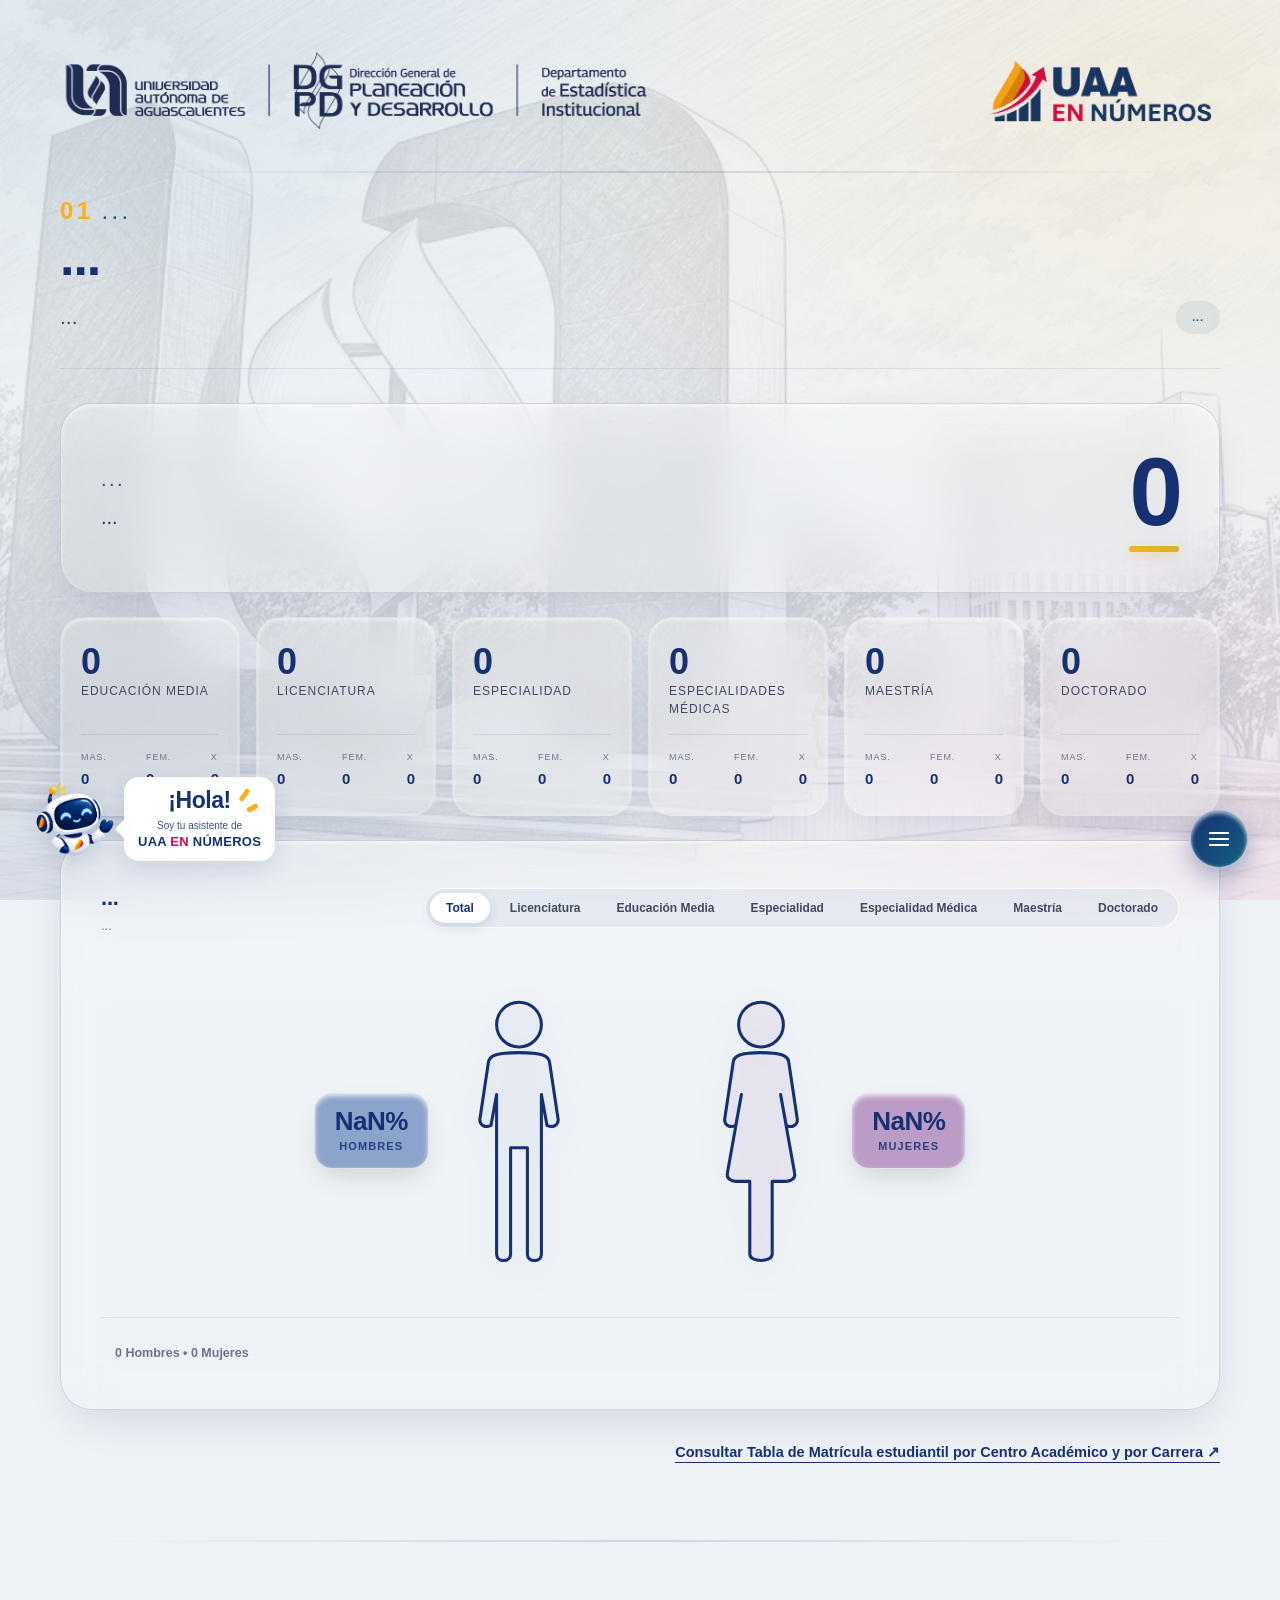
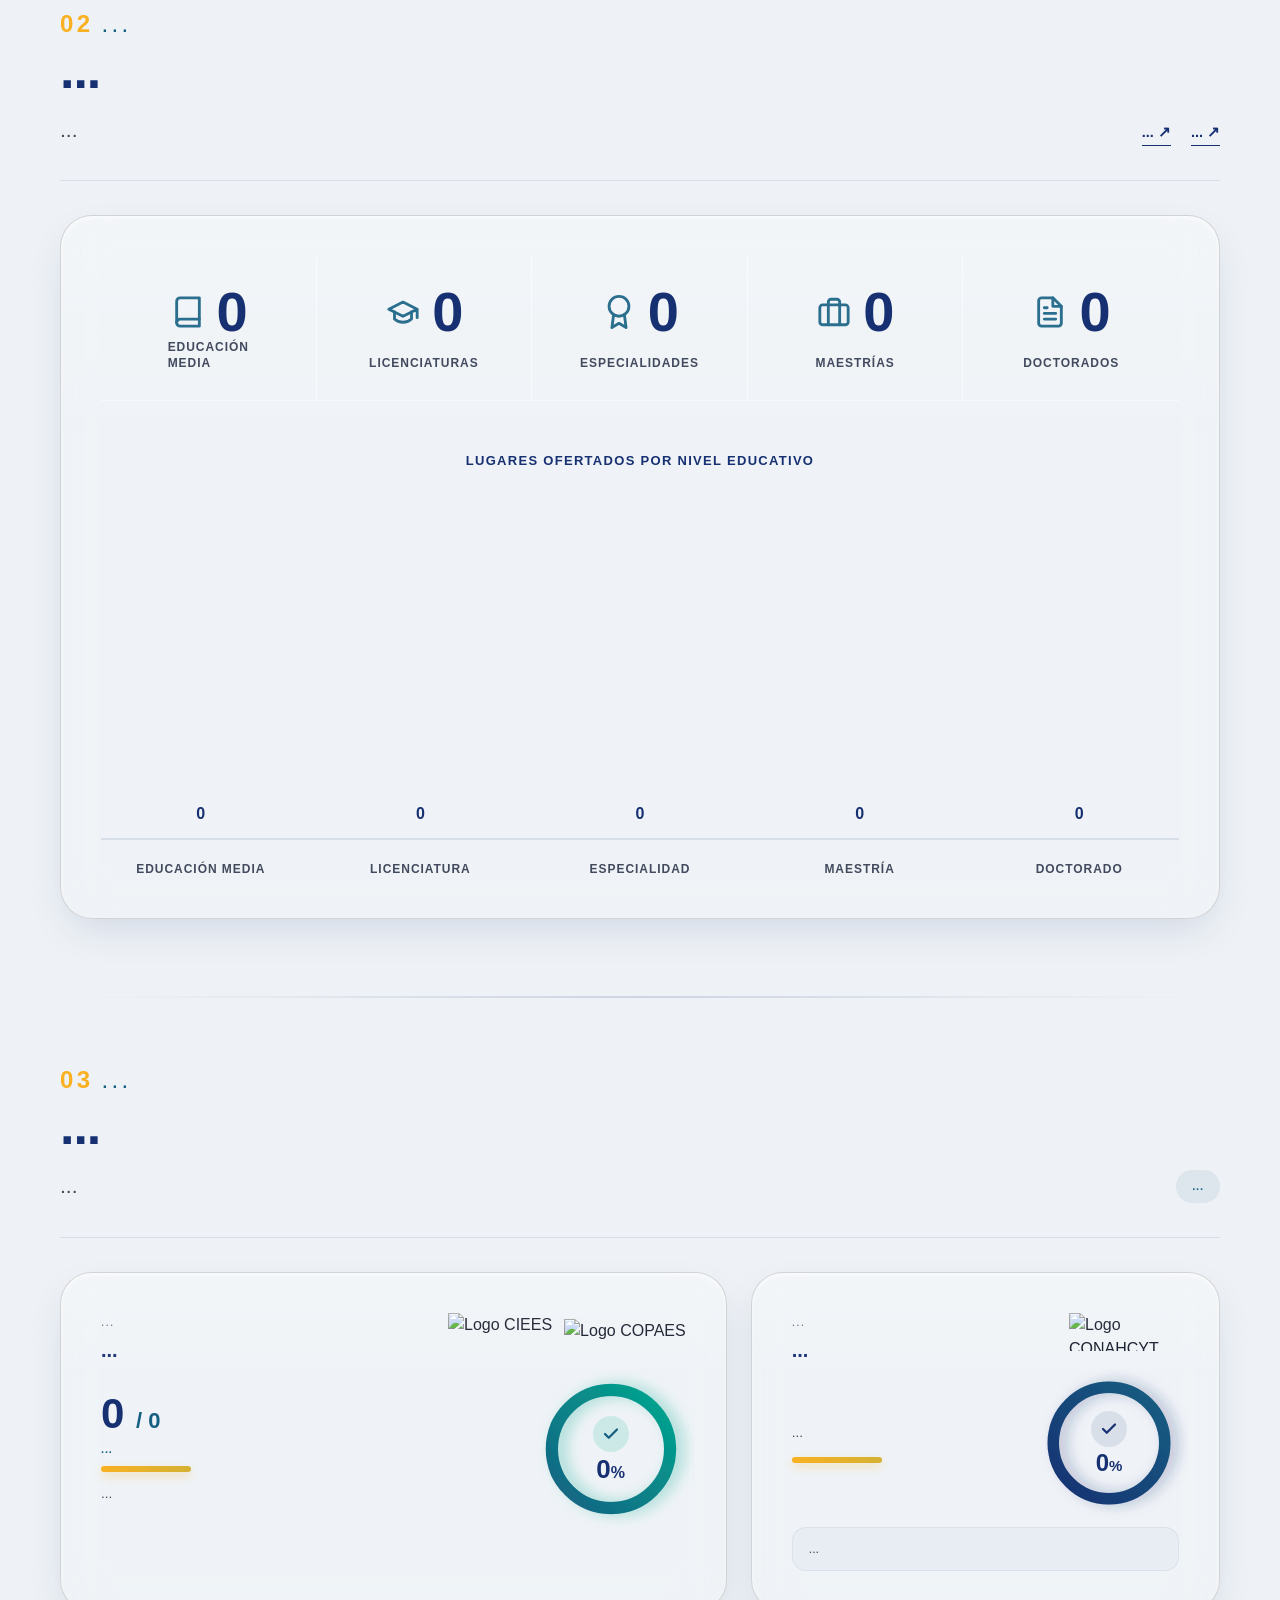
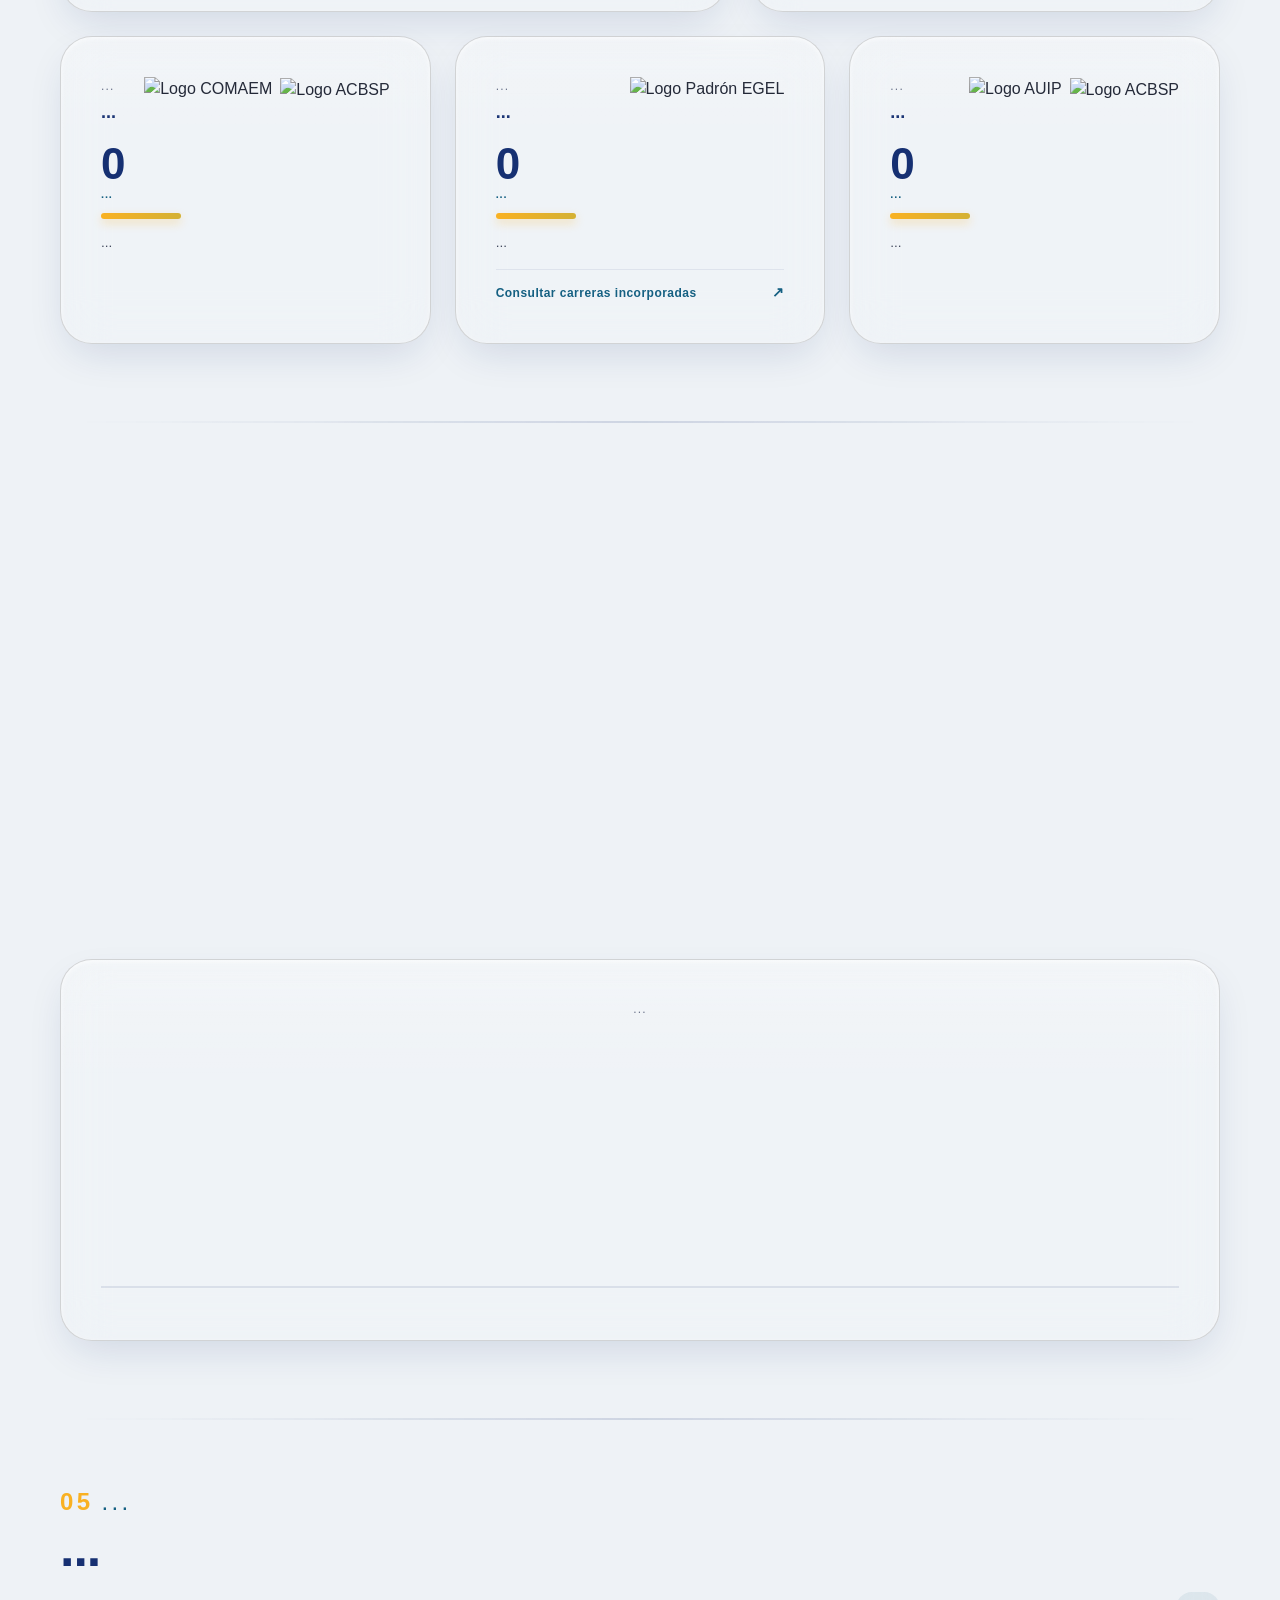
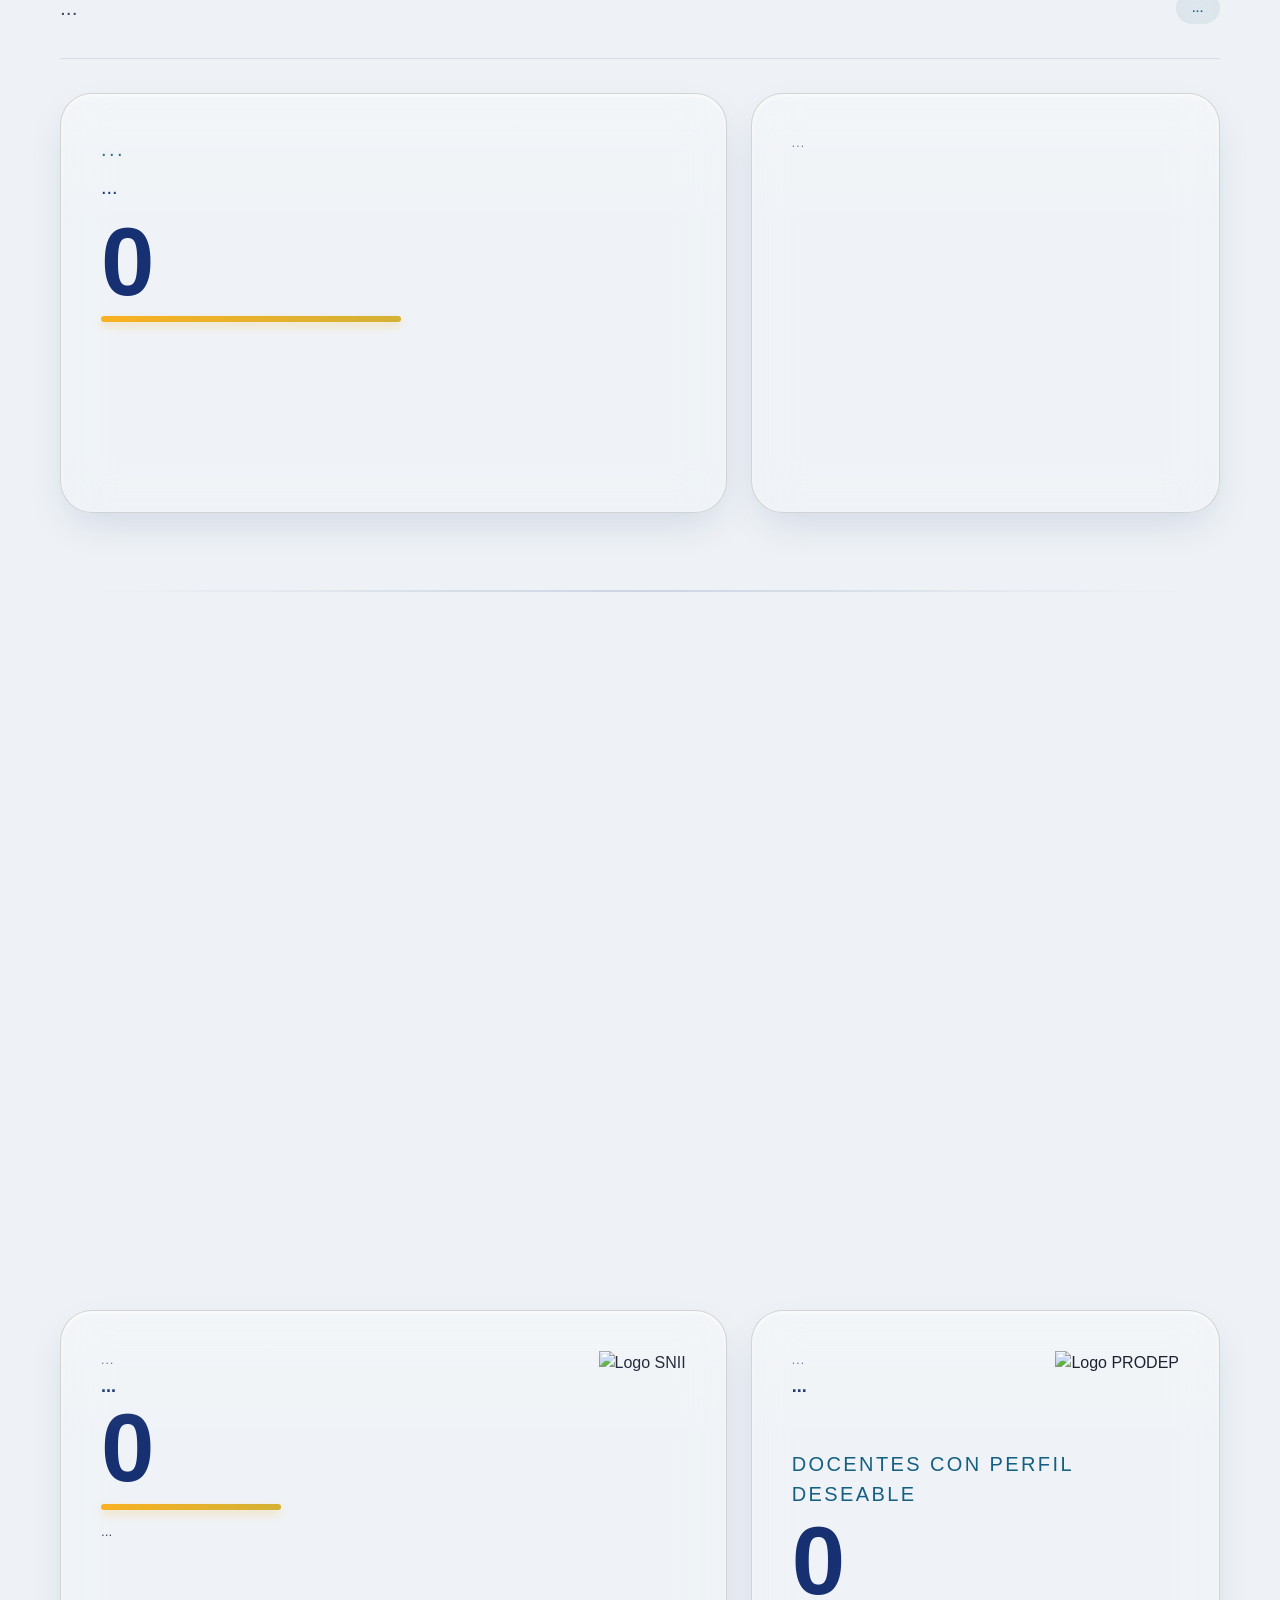
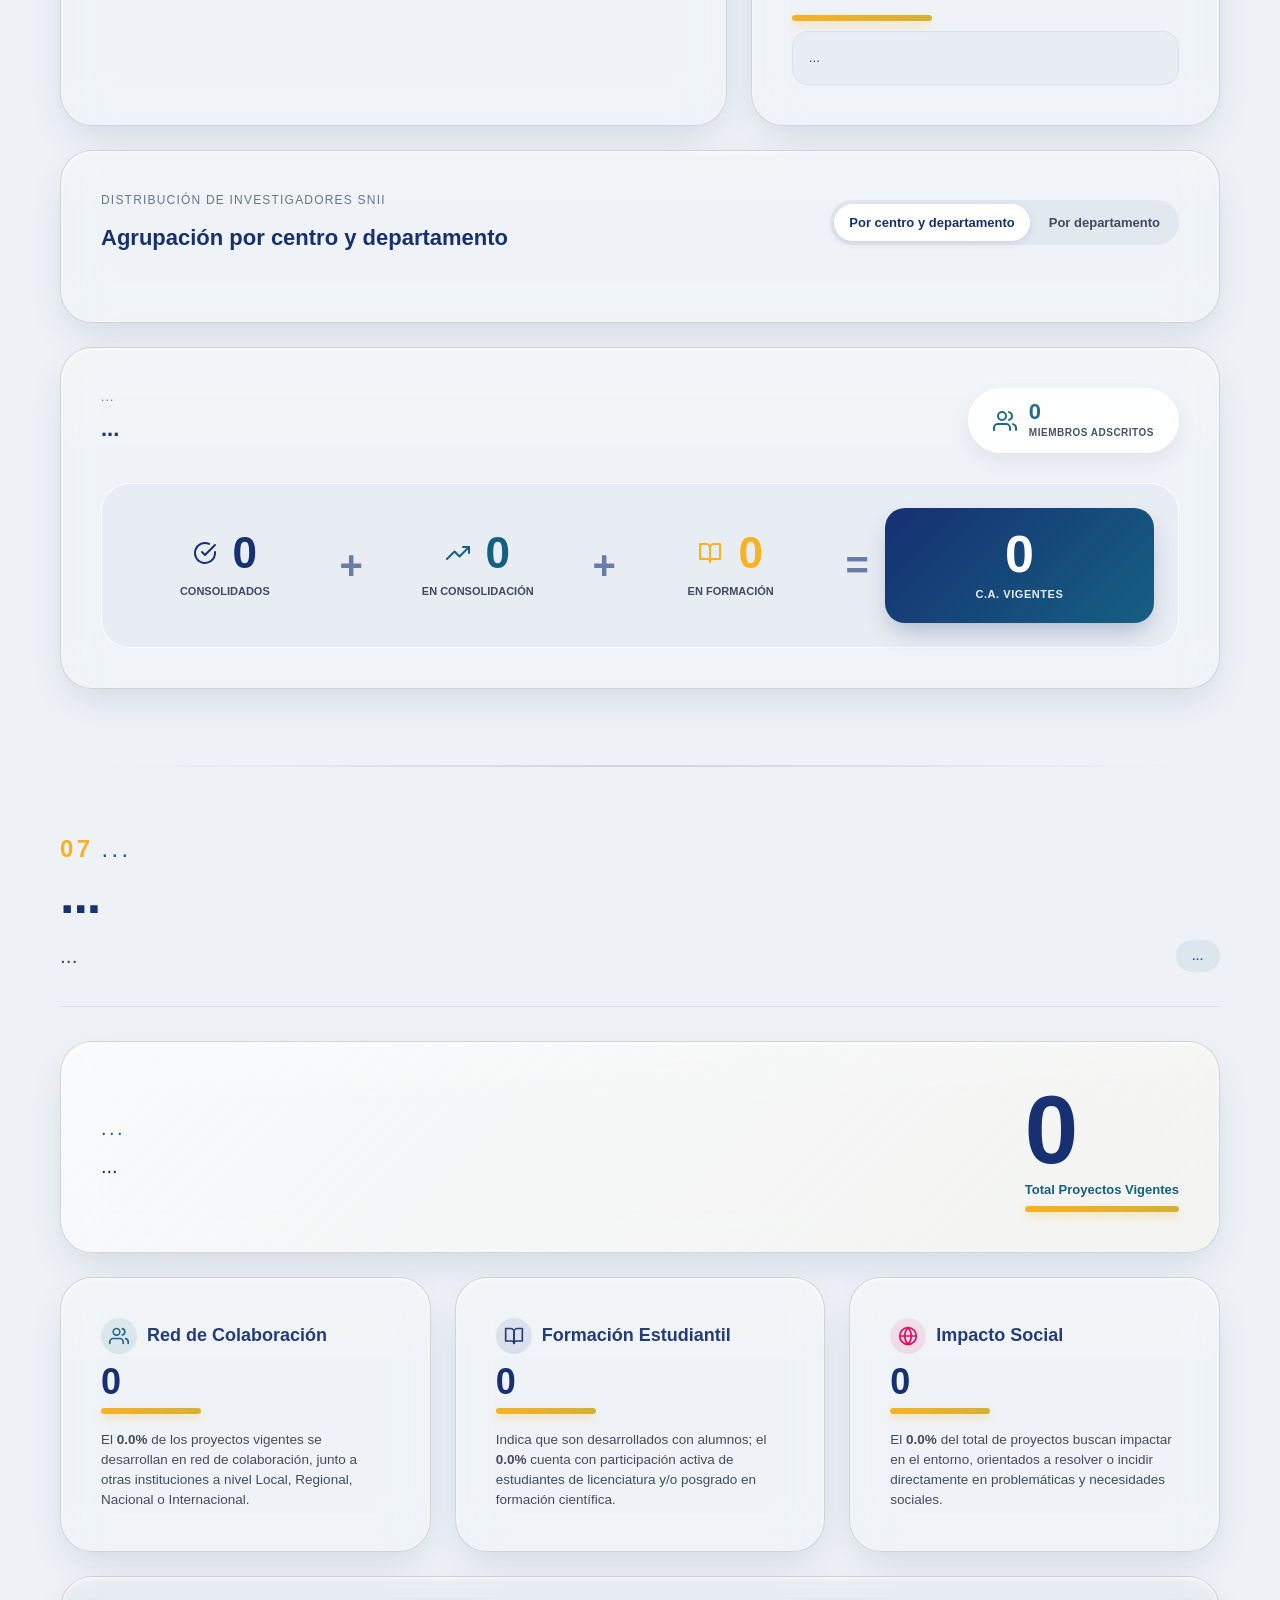
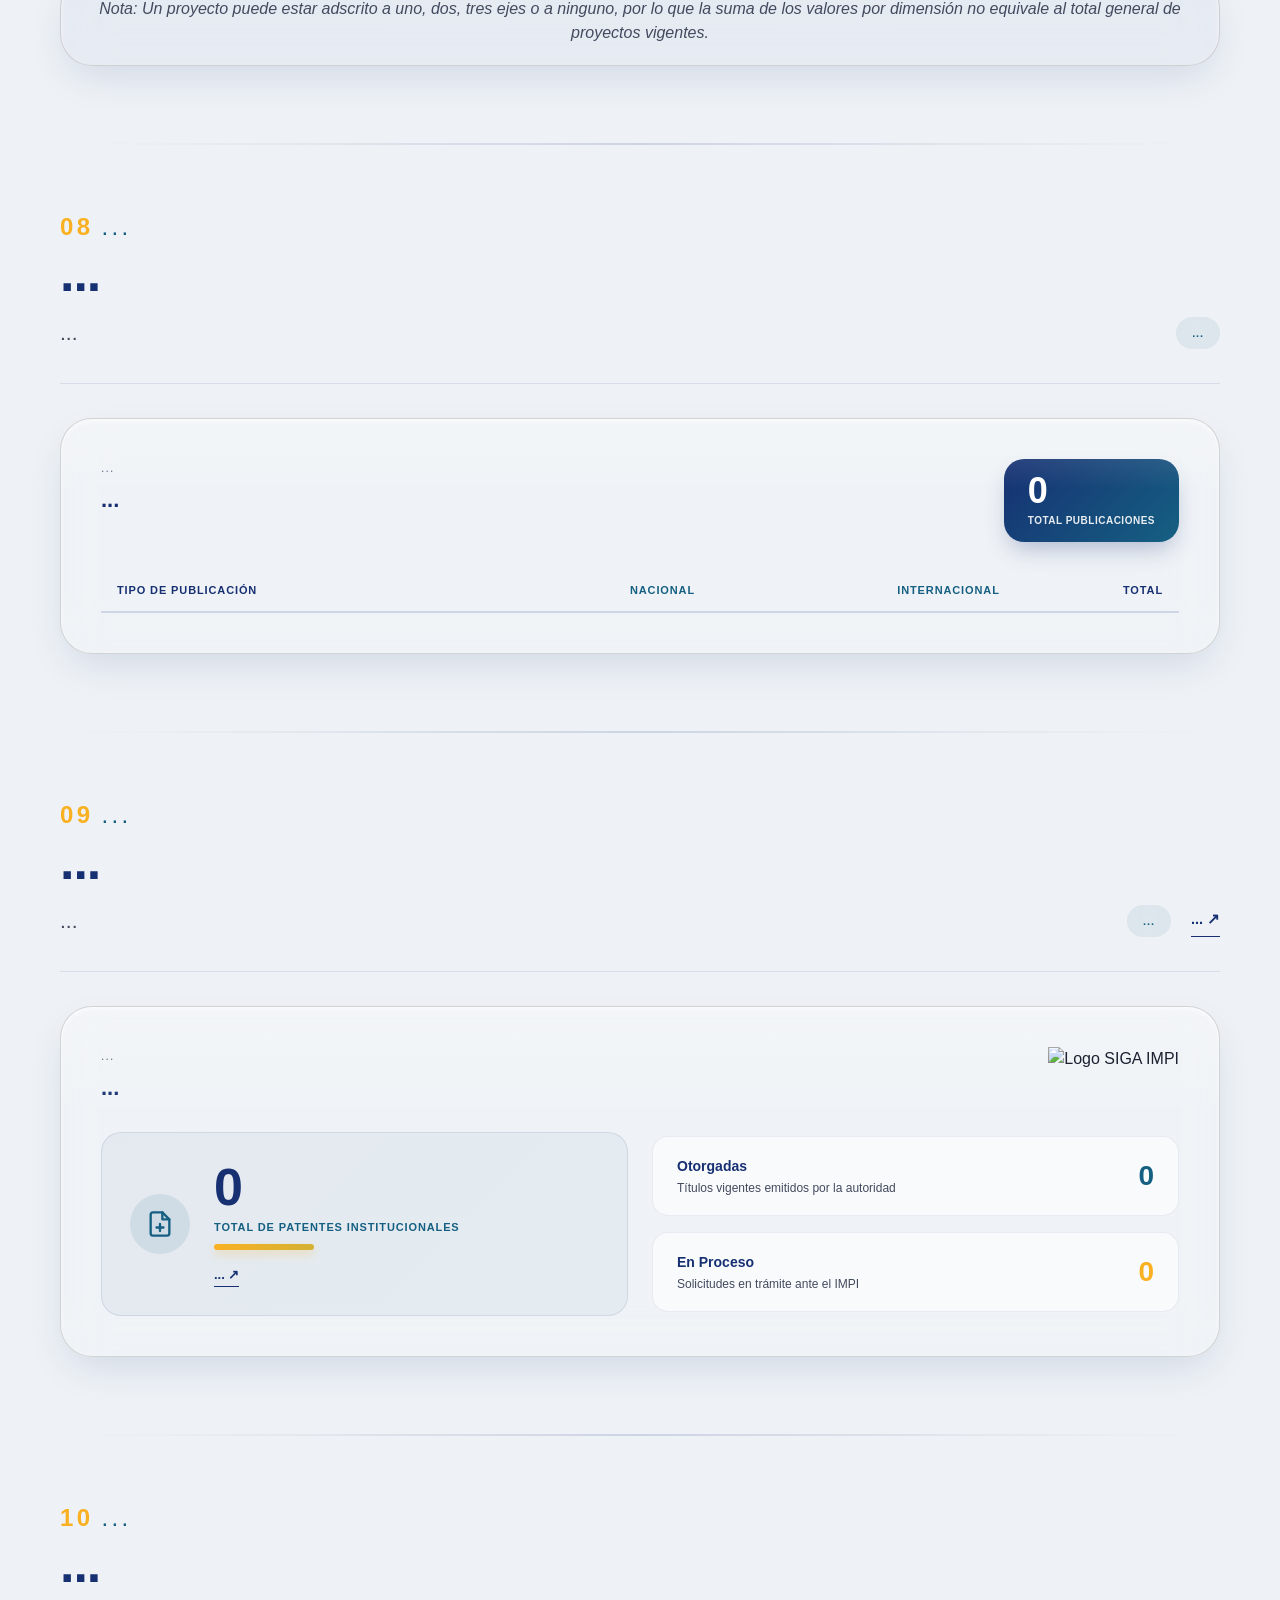
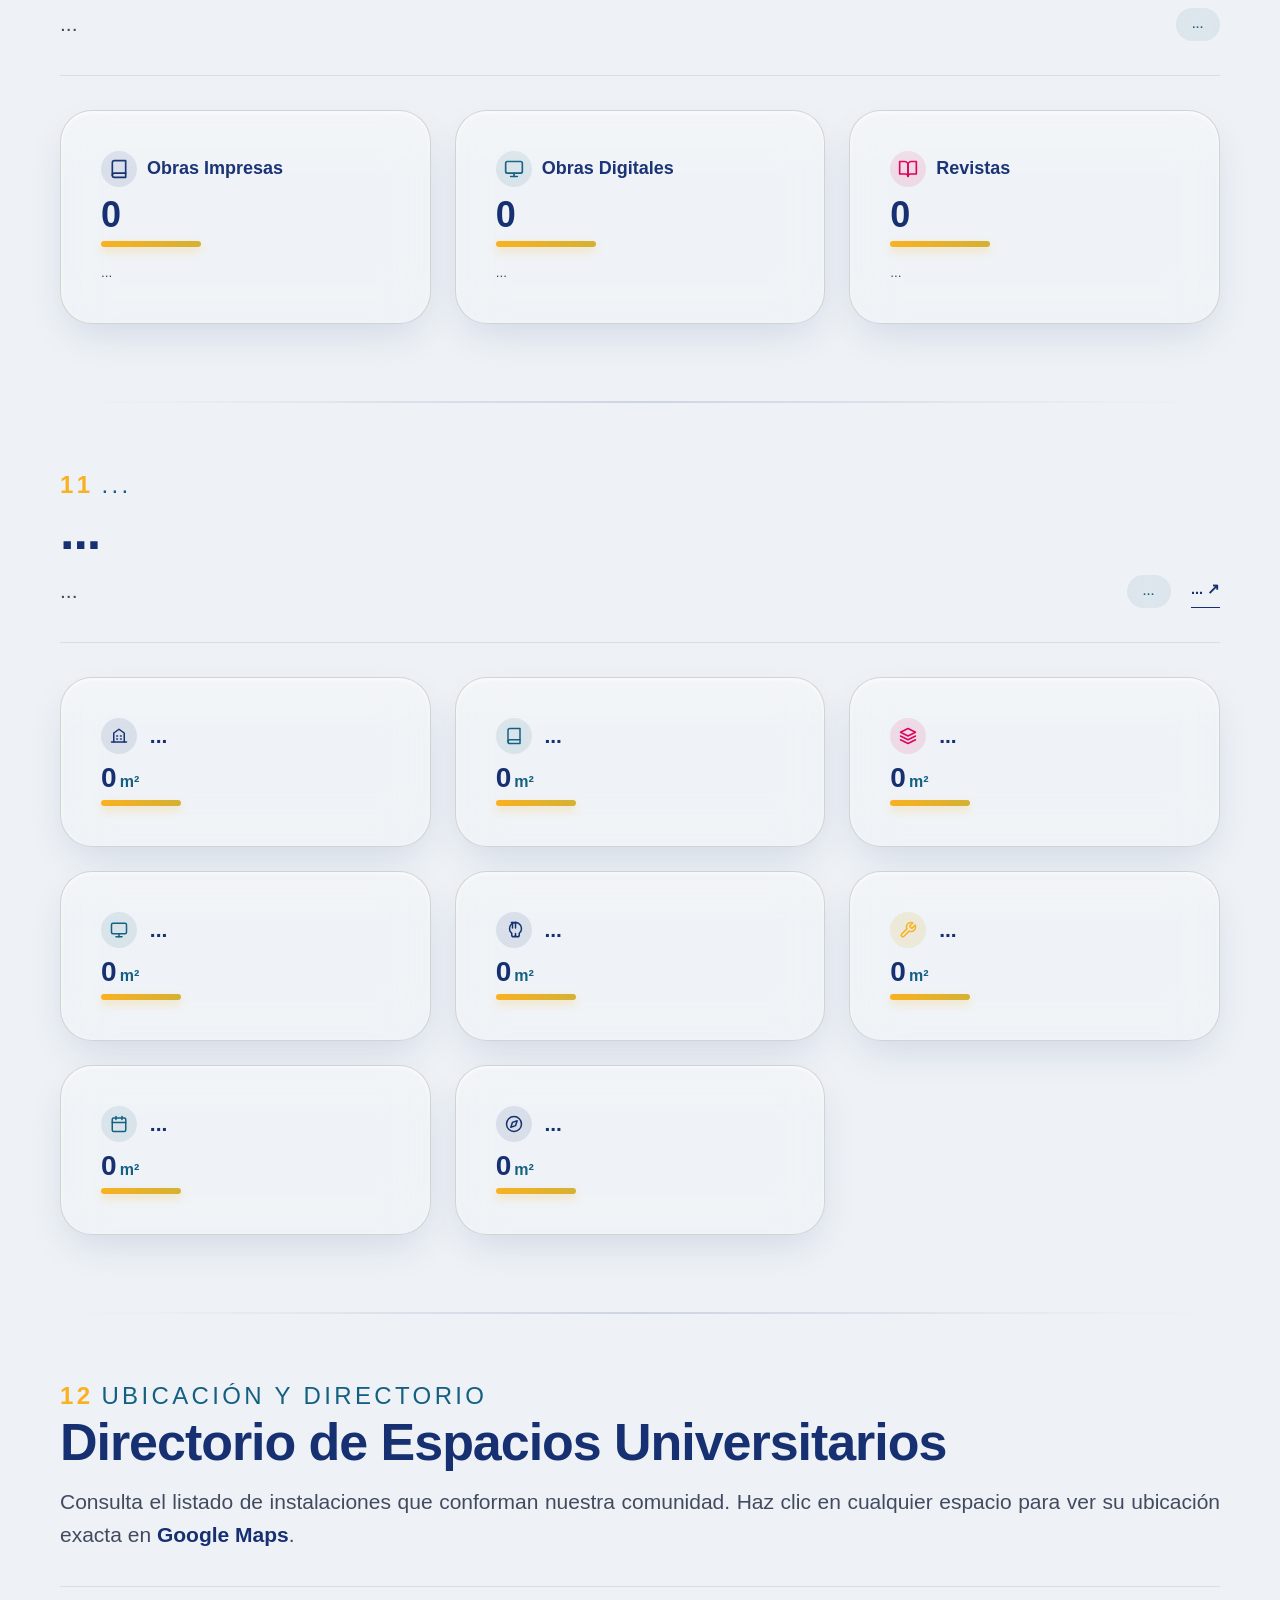
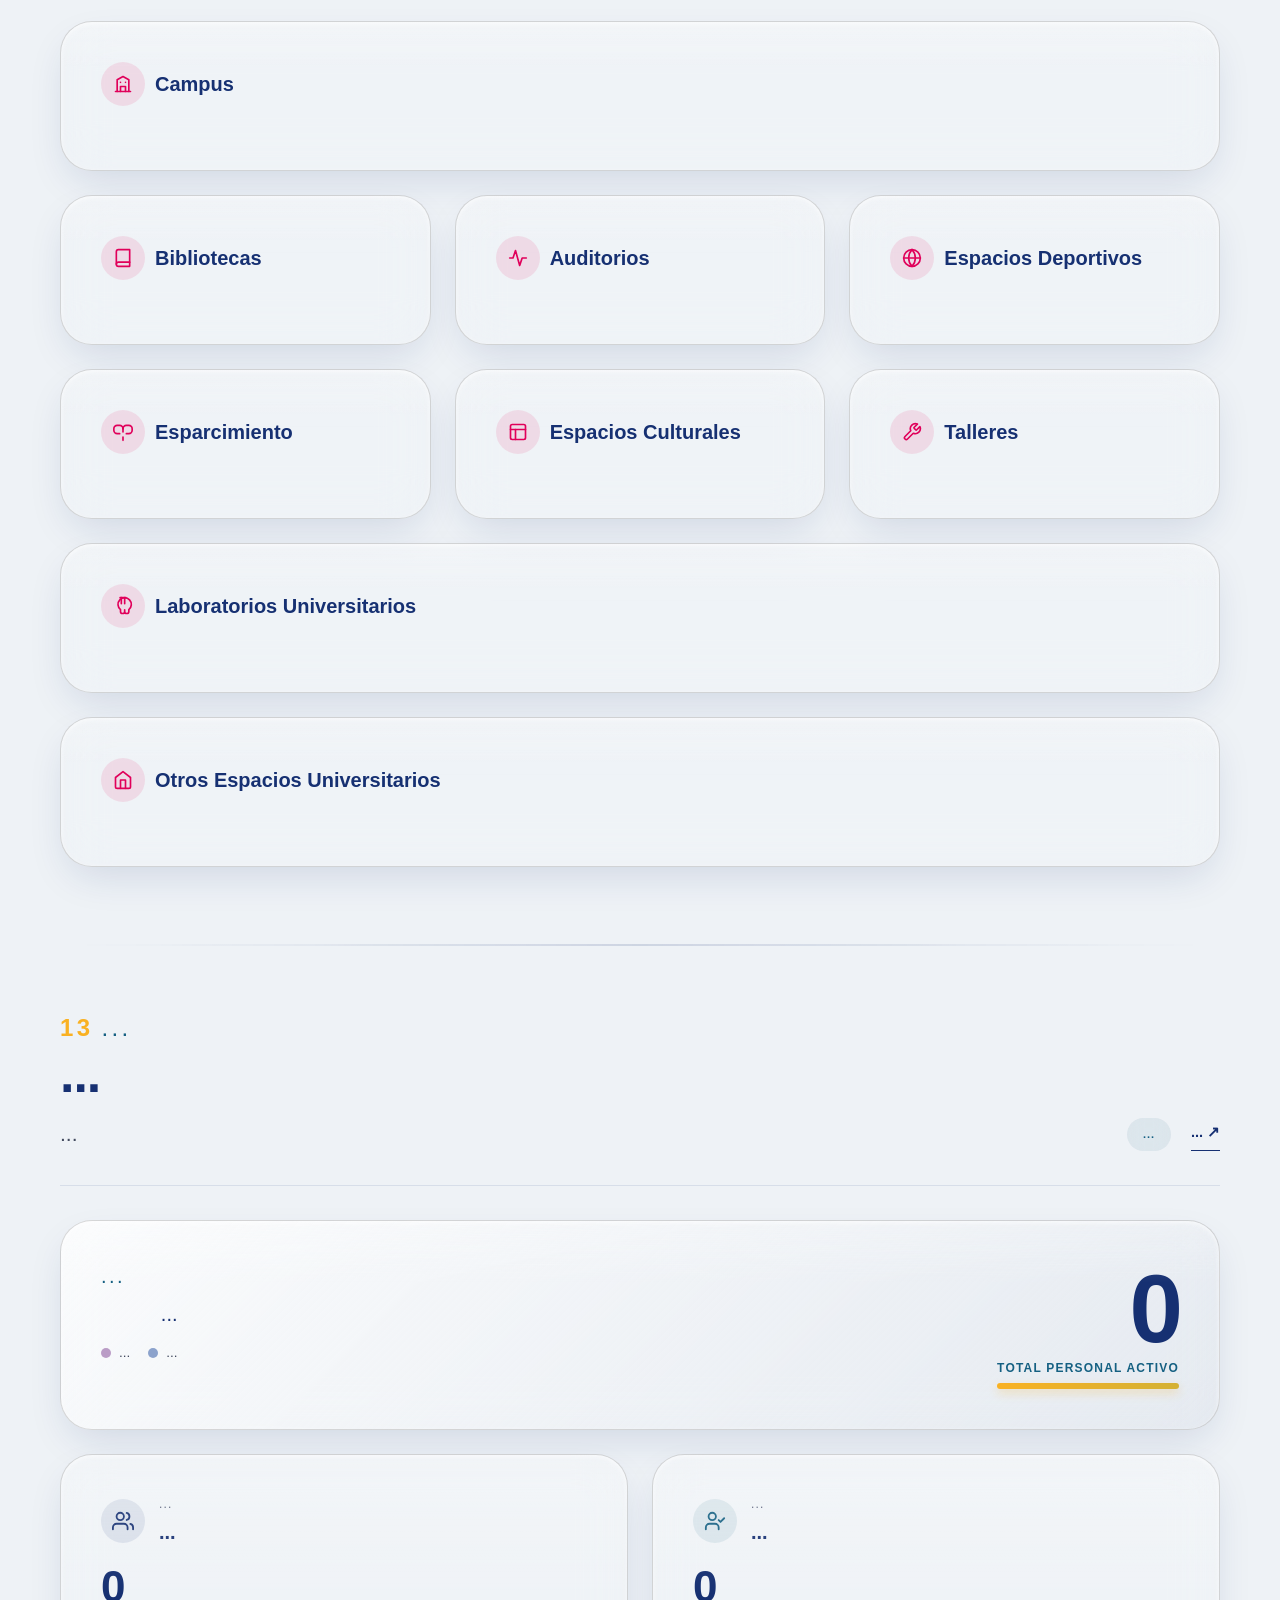
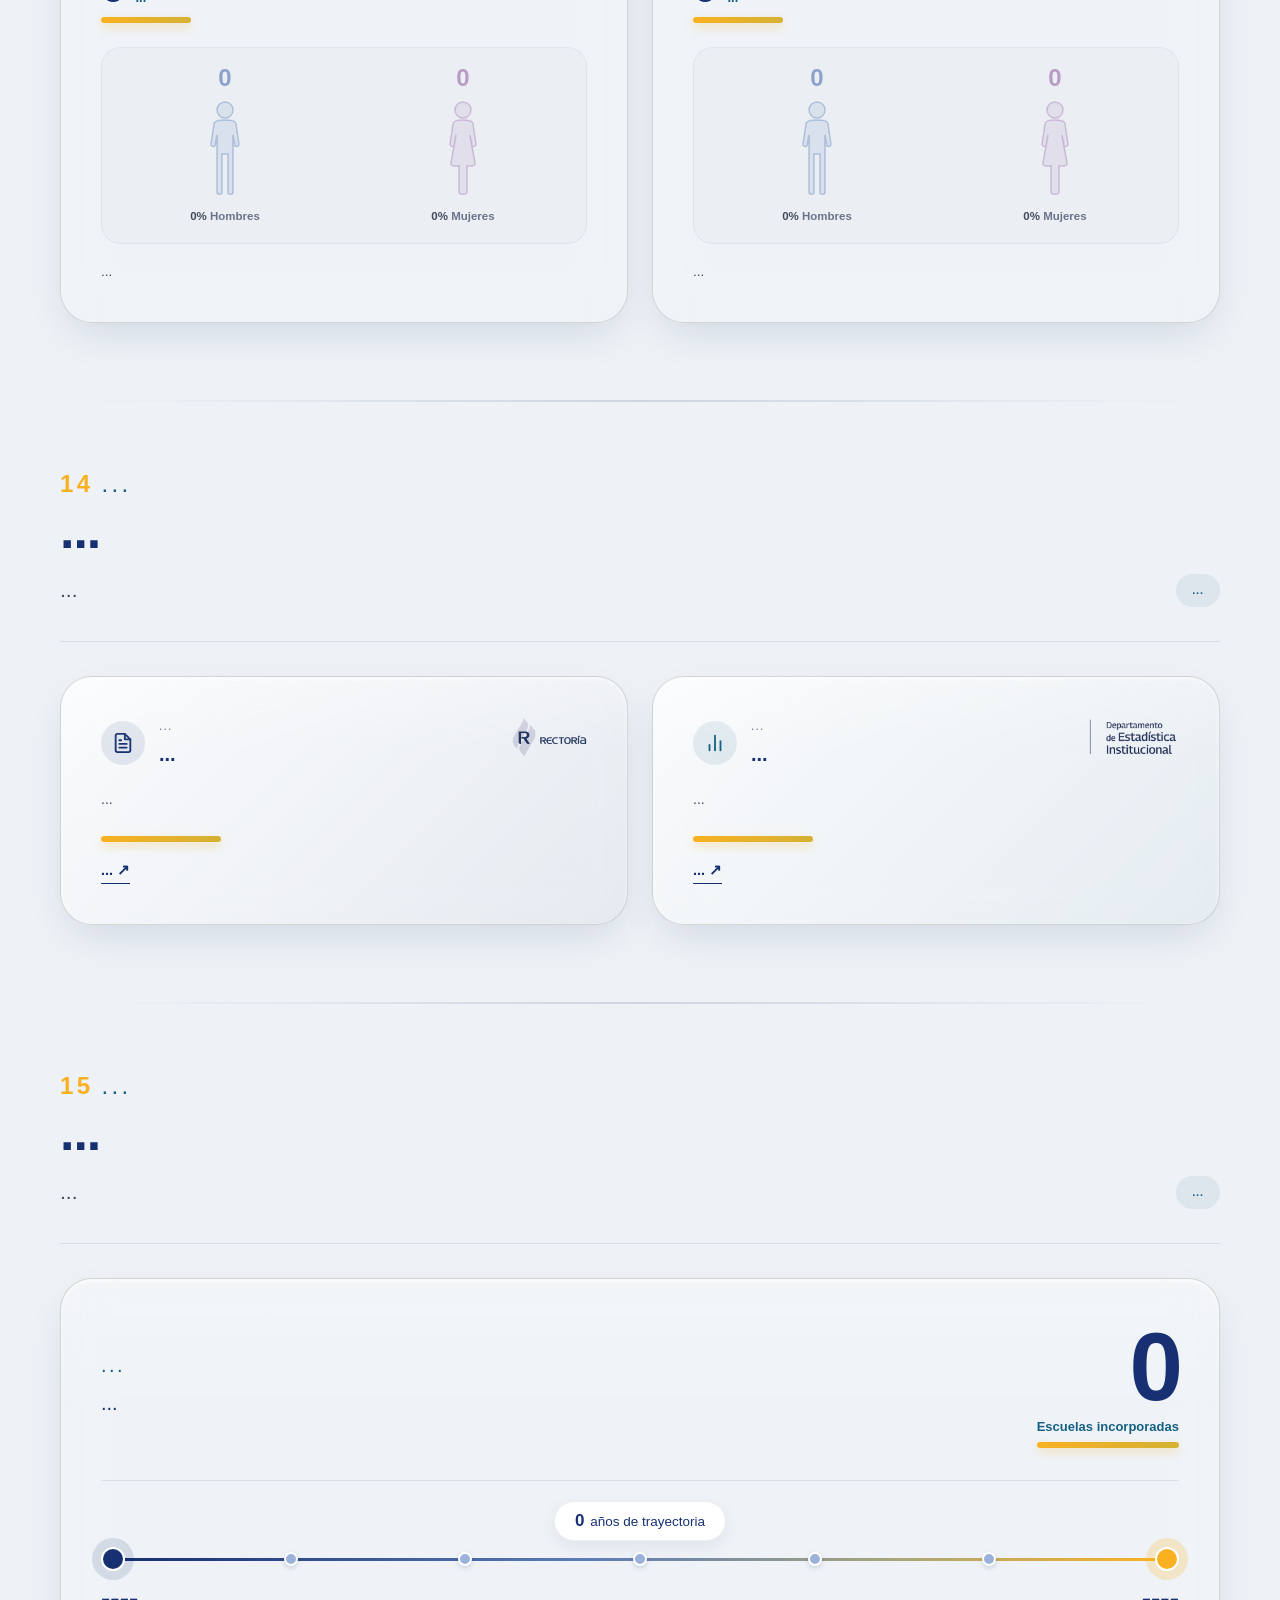
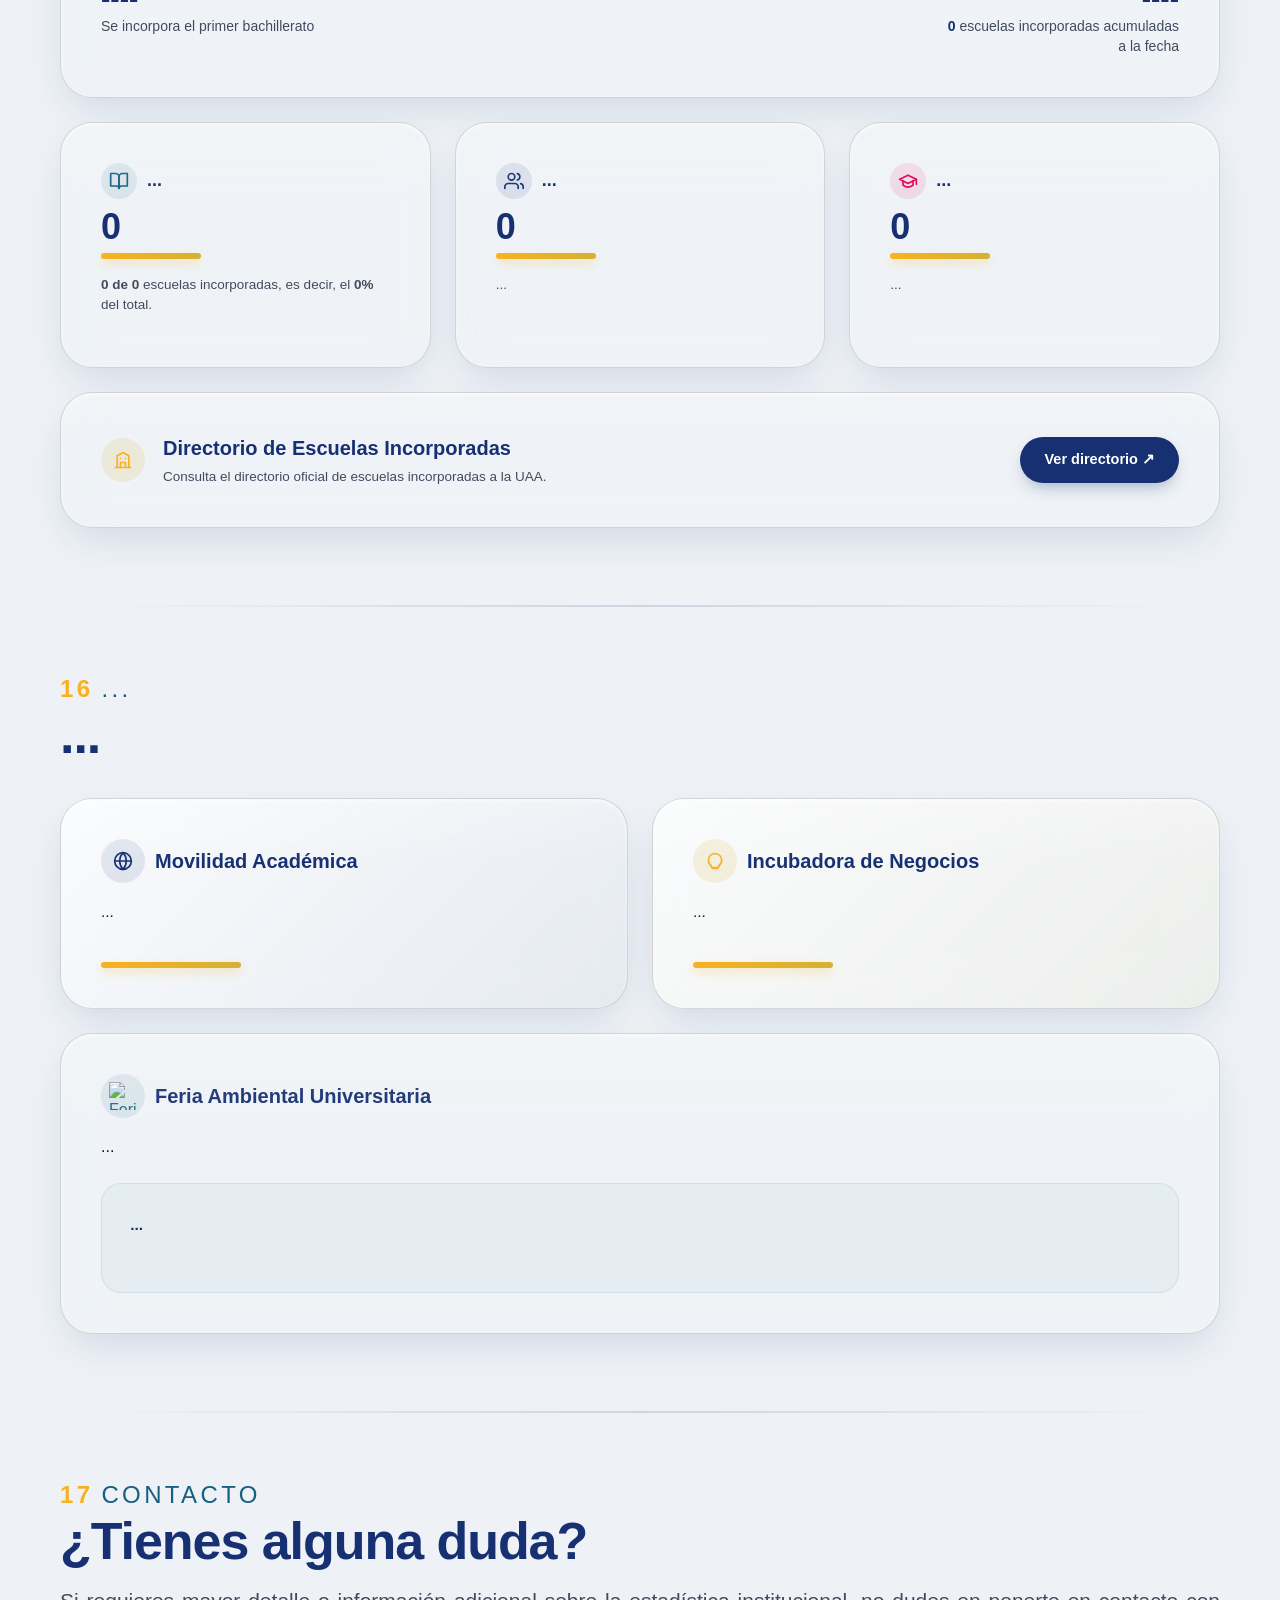
==== commit d9b84909: "Se incluye serie de tiempo de los egresados" ====
--- a/index.html
+++ b/index.html
@@ -635,6 +635,34 @@
           <!-- La dona y las etiquetas flotantes se inyectarán por JS -->
         </div>
       </article>
+
+      <article class="card card-12 reveal" id="b5-timeseries-card" style="display: none;">
+        <div class="flex-row-between" style="flex-wrap: wrap; align-items: center; gap: 16px; margin-bottom: 24px;">
+          <div>
+            <div class="card-section-tag" id="b5-ts-tag" style="margin-bottom: 4px;">Evolución Anual • Serie de Tiempo</div>
+            <h3 class="card-title xl" id="b5-ts-title">Histórico de Egresados por Nivel Educativo</h3>
+          </div>
+          <div class="segmented-control" id="b5-ts-filter" role="group" aria-label="Filtrar serie histórica por nivel educativo">
+            <button type="button" class="segment-btn active" data-ts-level="todos">Todos los niveles</button>
+            <button type="button" class="segment-btn" data-ts-level="licenciatura">Licenciatura</button>
+            <button type="button" class="segment-btn" data-ts-level="media">Educación Media</button>
+            <button type="button" class="segment-btn" data-ts-level="posgrado">Posgrado</button>
+          </div>
+        </div>
+
+        <div id="b5-ts-legend" style="display: flex; flex-wrap: wrap; align-items: center; justify-content: space-between; gap: 16px; margin-bottom: 18px;">
+          <!-- Leyenda y KPIs del periodo inyectados por JS -->
+        </div>
+
+        <div id="b5-ts-chart-wrap" style="position: relative; width: 100%; overflow-x: auto; padding-bottom: 6px;">
+          <!-- Gráfica SVG de serie de tiempo inyectada por JS -->
+        </div>
+
+        <div id="b5-ts-detail" style="margin-top: 16px; padding: 14px 20px; border-radius: 16px; background: rgba(22, 48, 114, 0.035); border: 1px solid rgba(22, 48, 114, 0.08); display: flex; flex-wrap: wrap; align-items: center; justify-content: space-between; gap: 14px;">
+          <!-- Detalle interactivo del año seleccionado / más reciente -->
+        </div>
+        <p id="b5-footnote" class="chart-footnote" hidden></p>
+      </article>
     </section>
 
     <!-- BLOQUE 06 -->
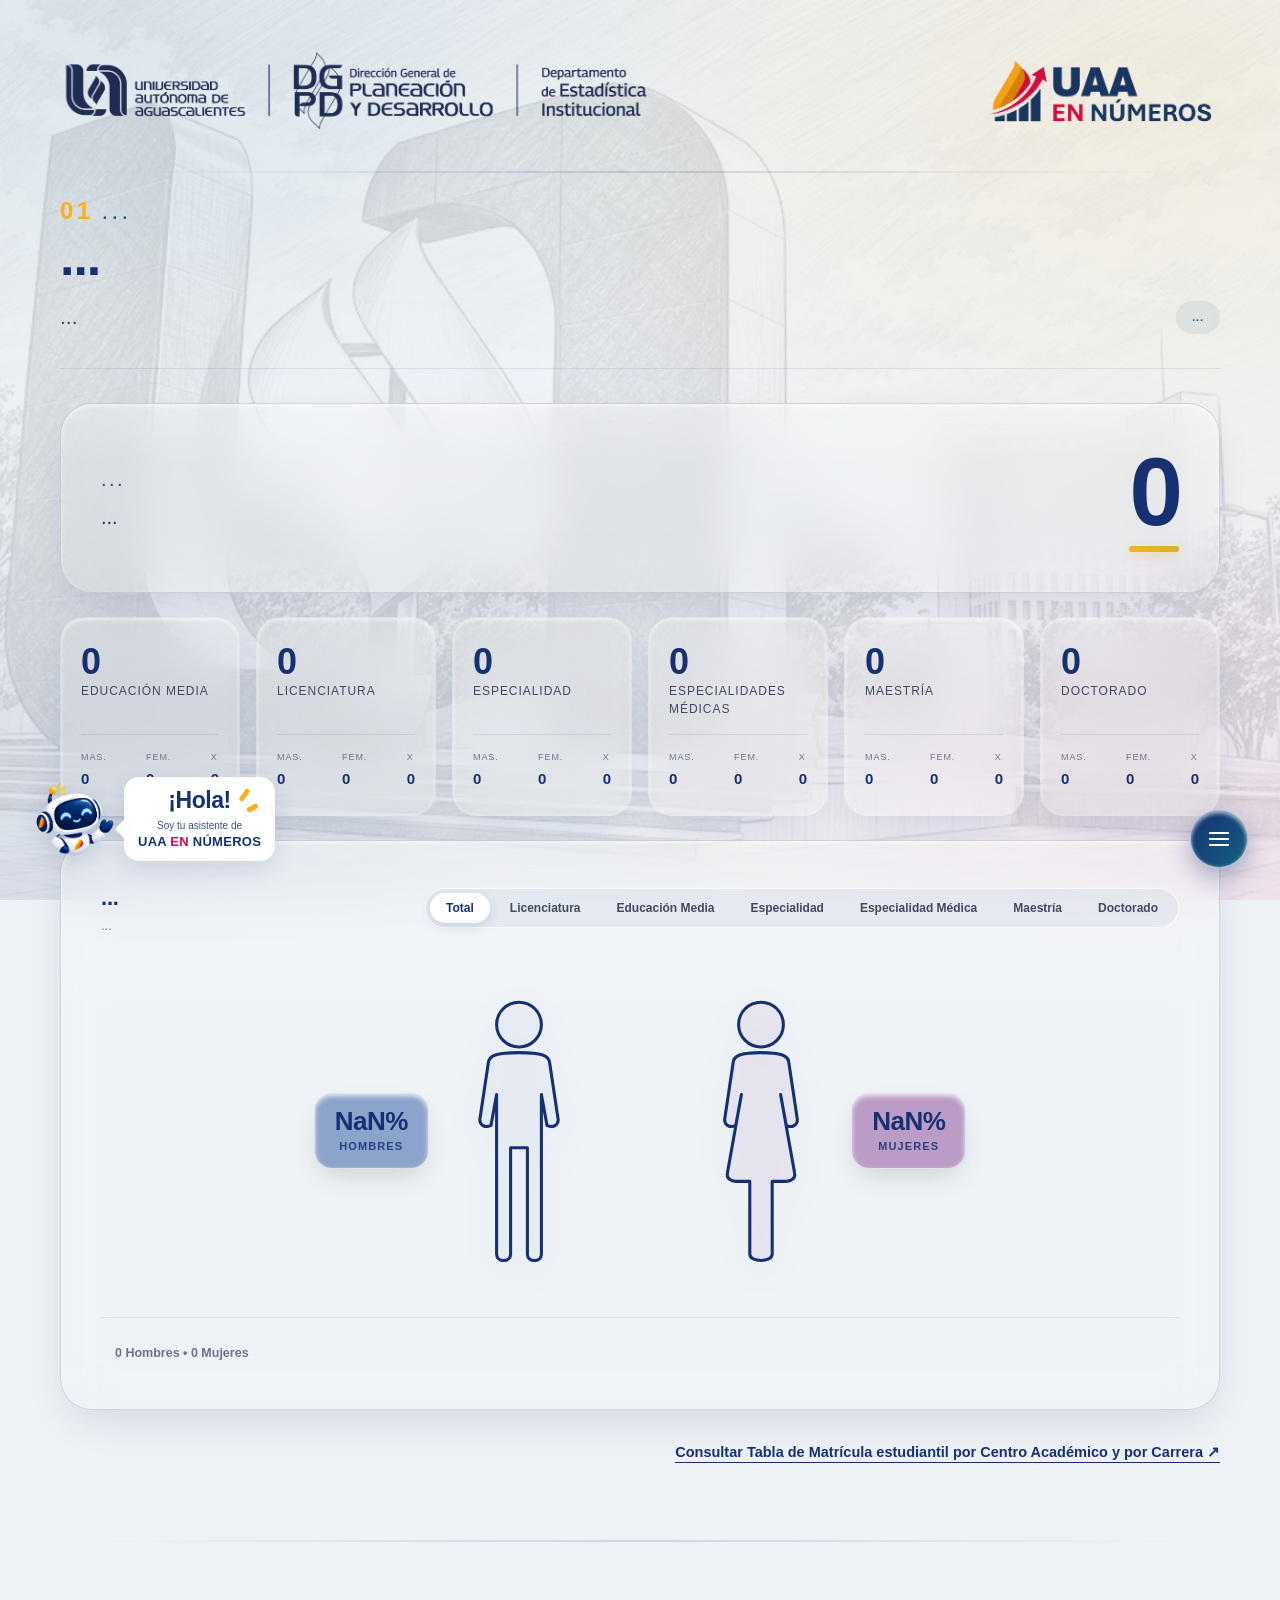
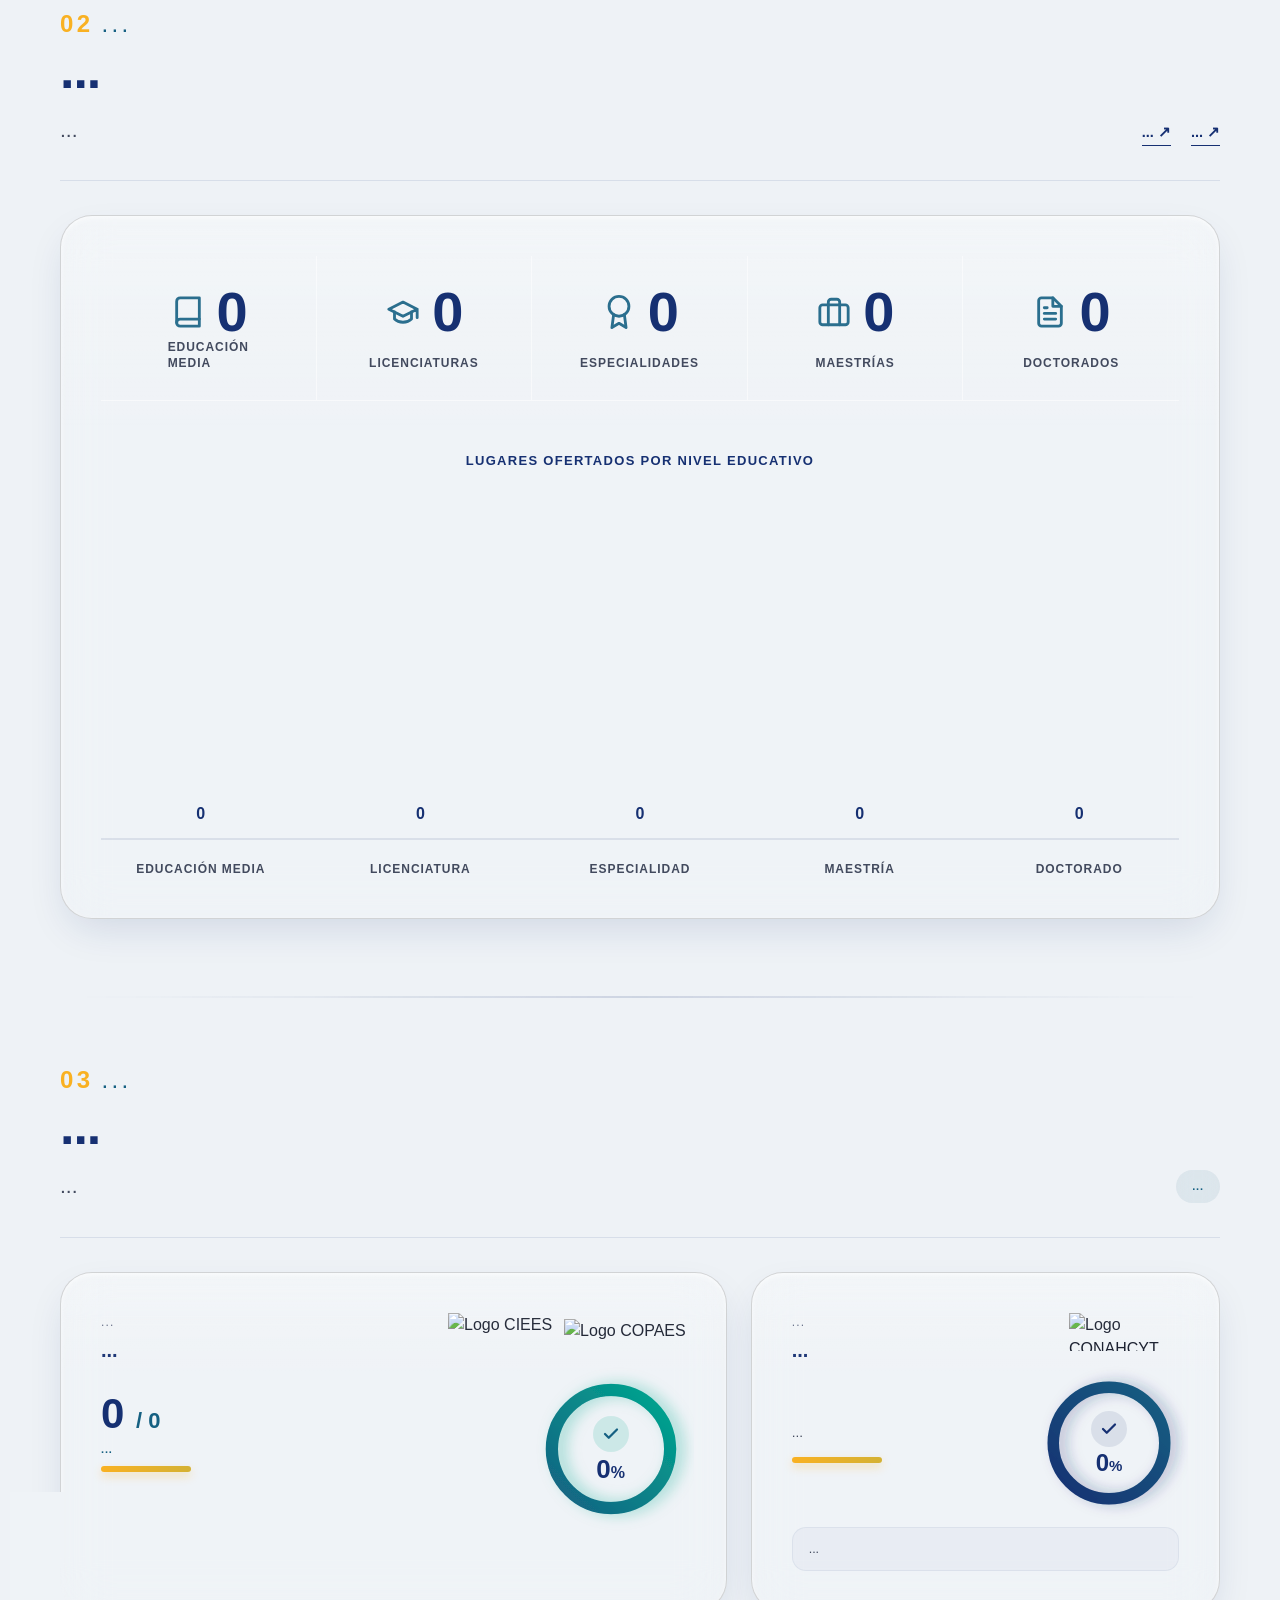
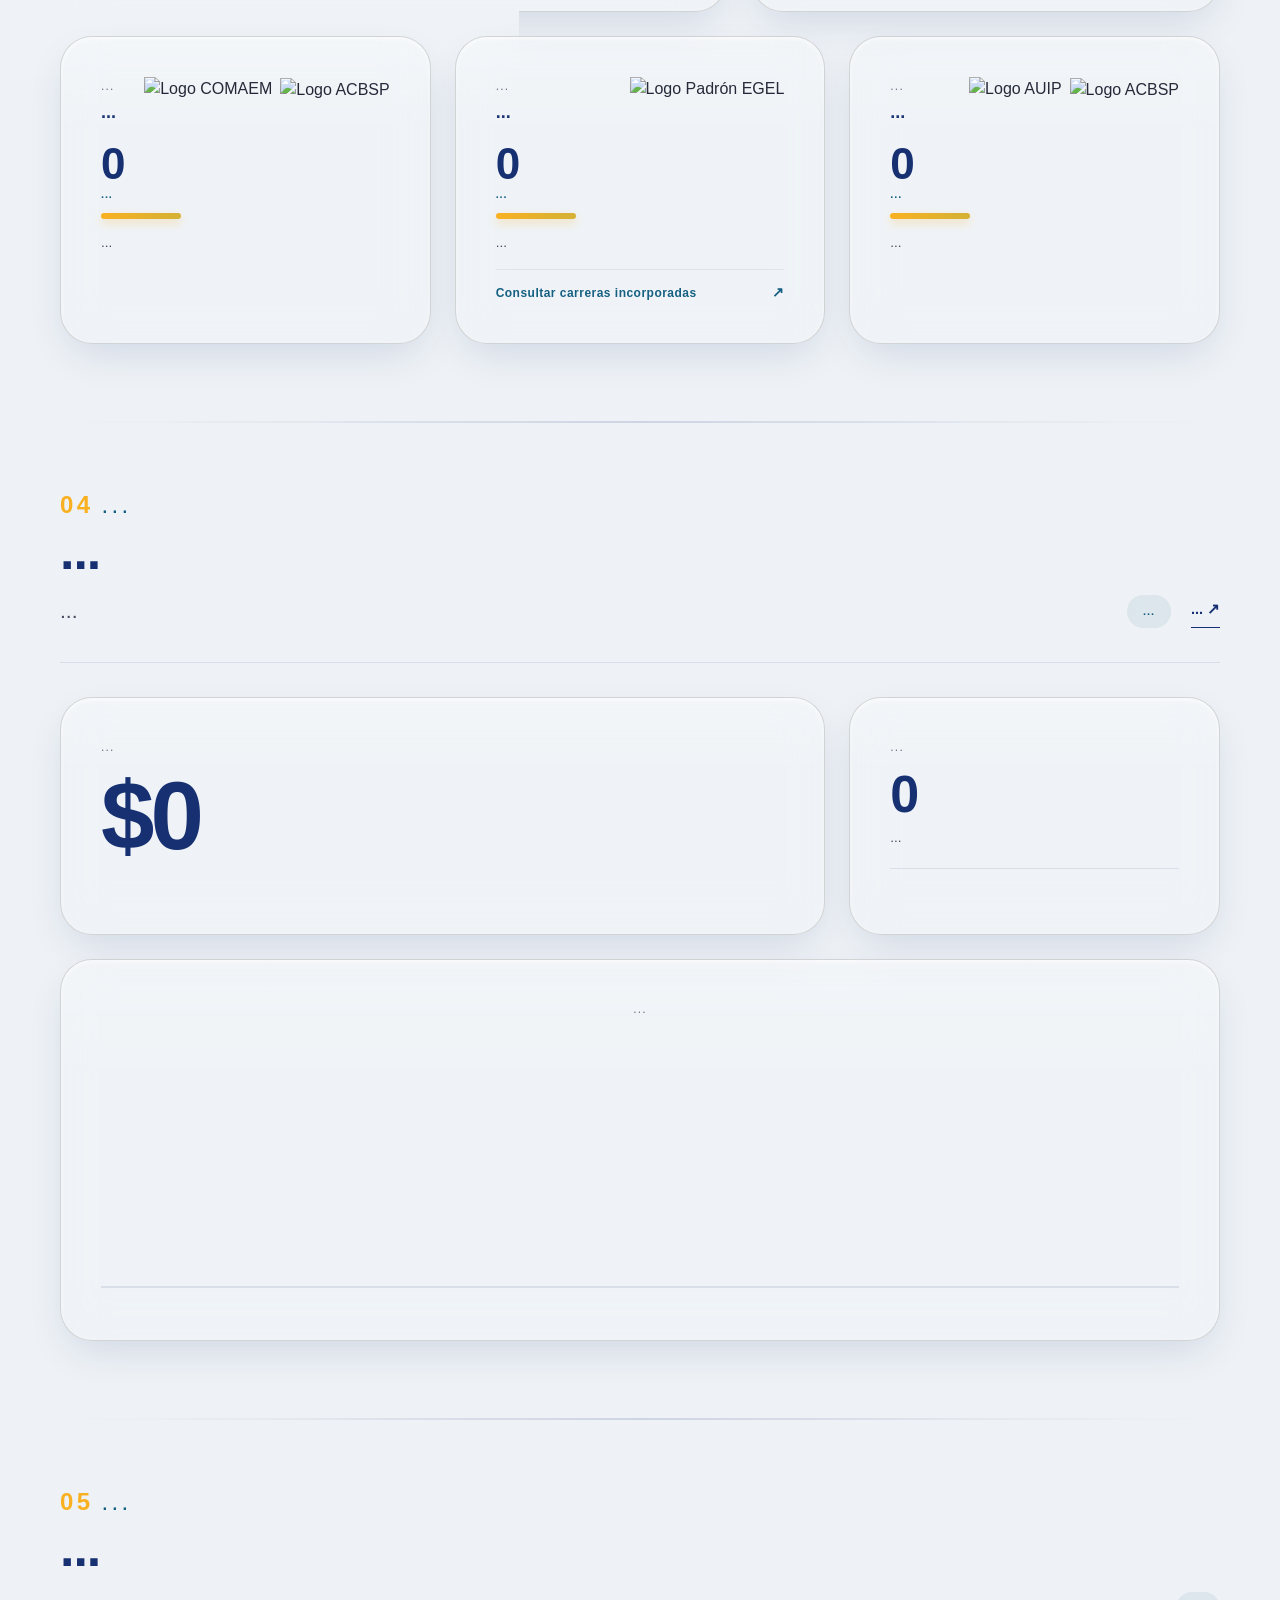
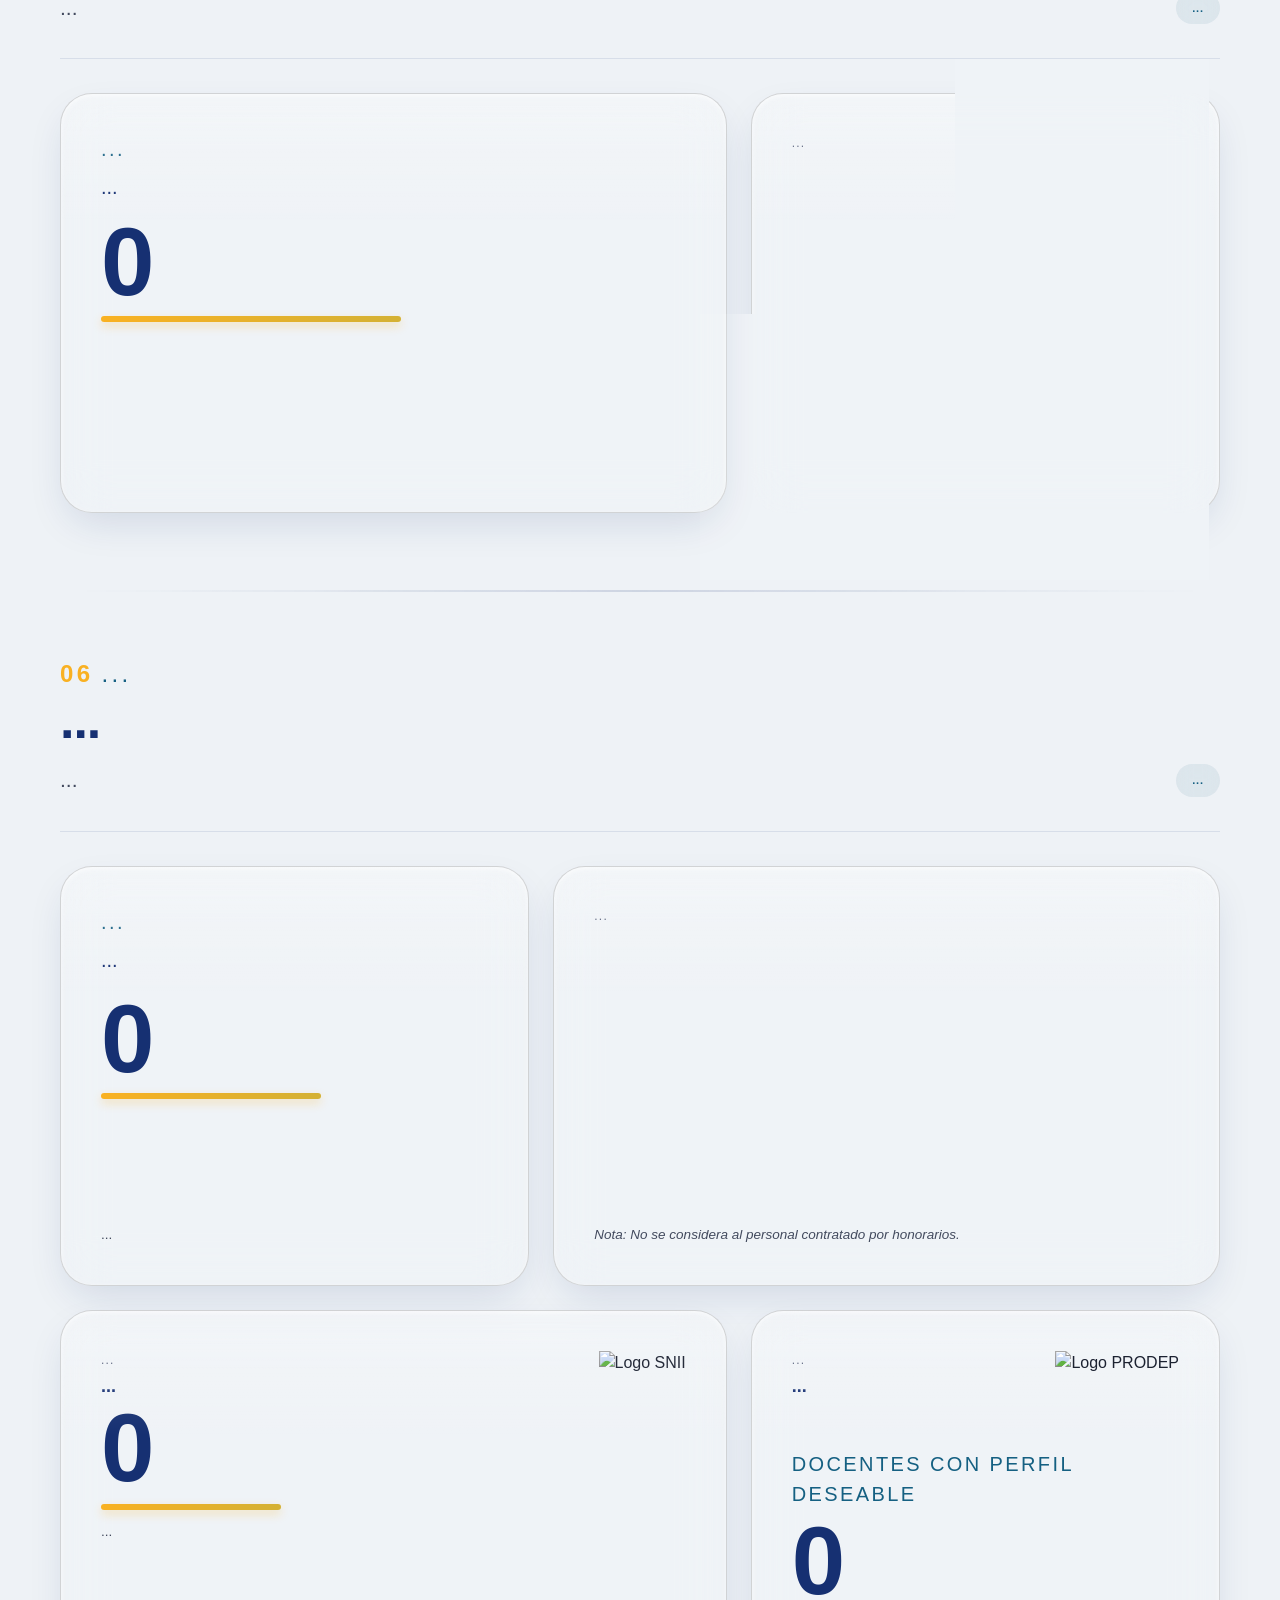
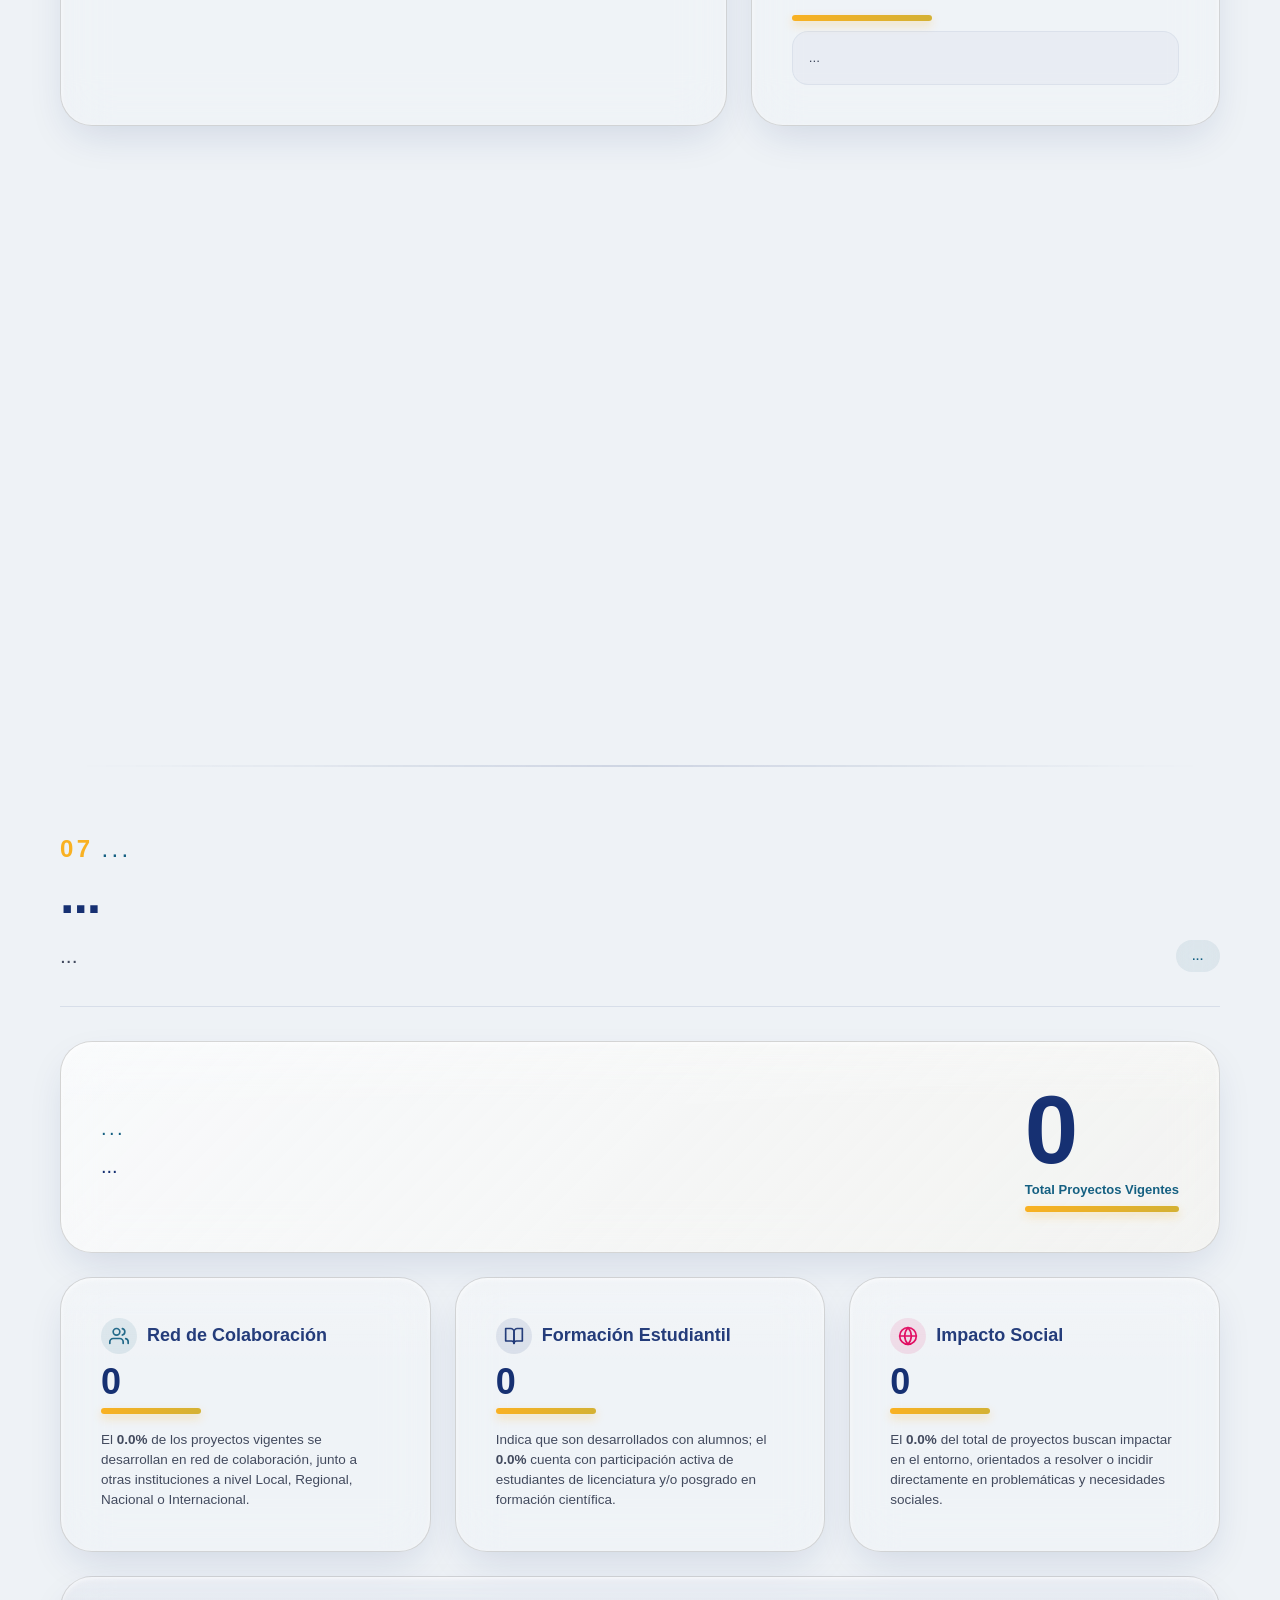
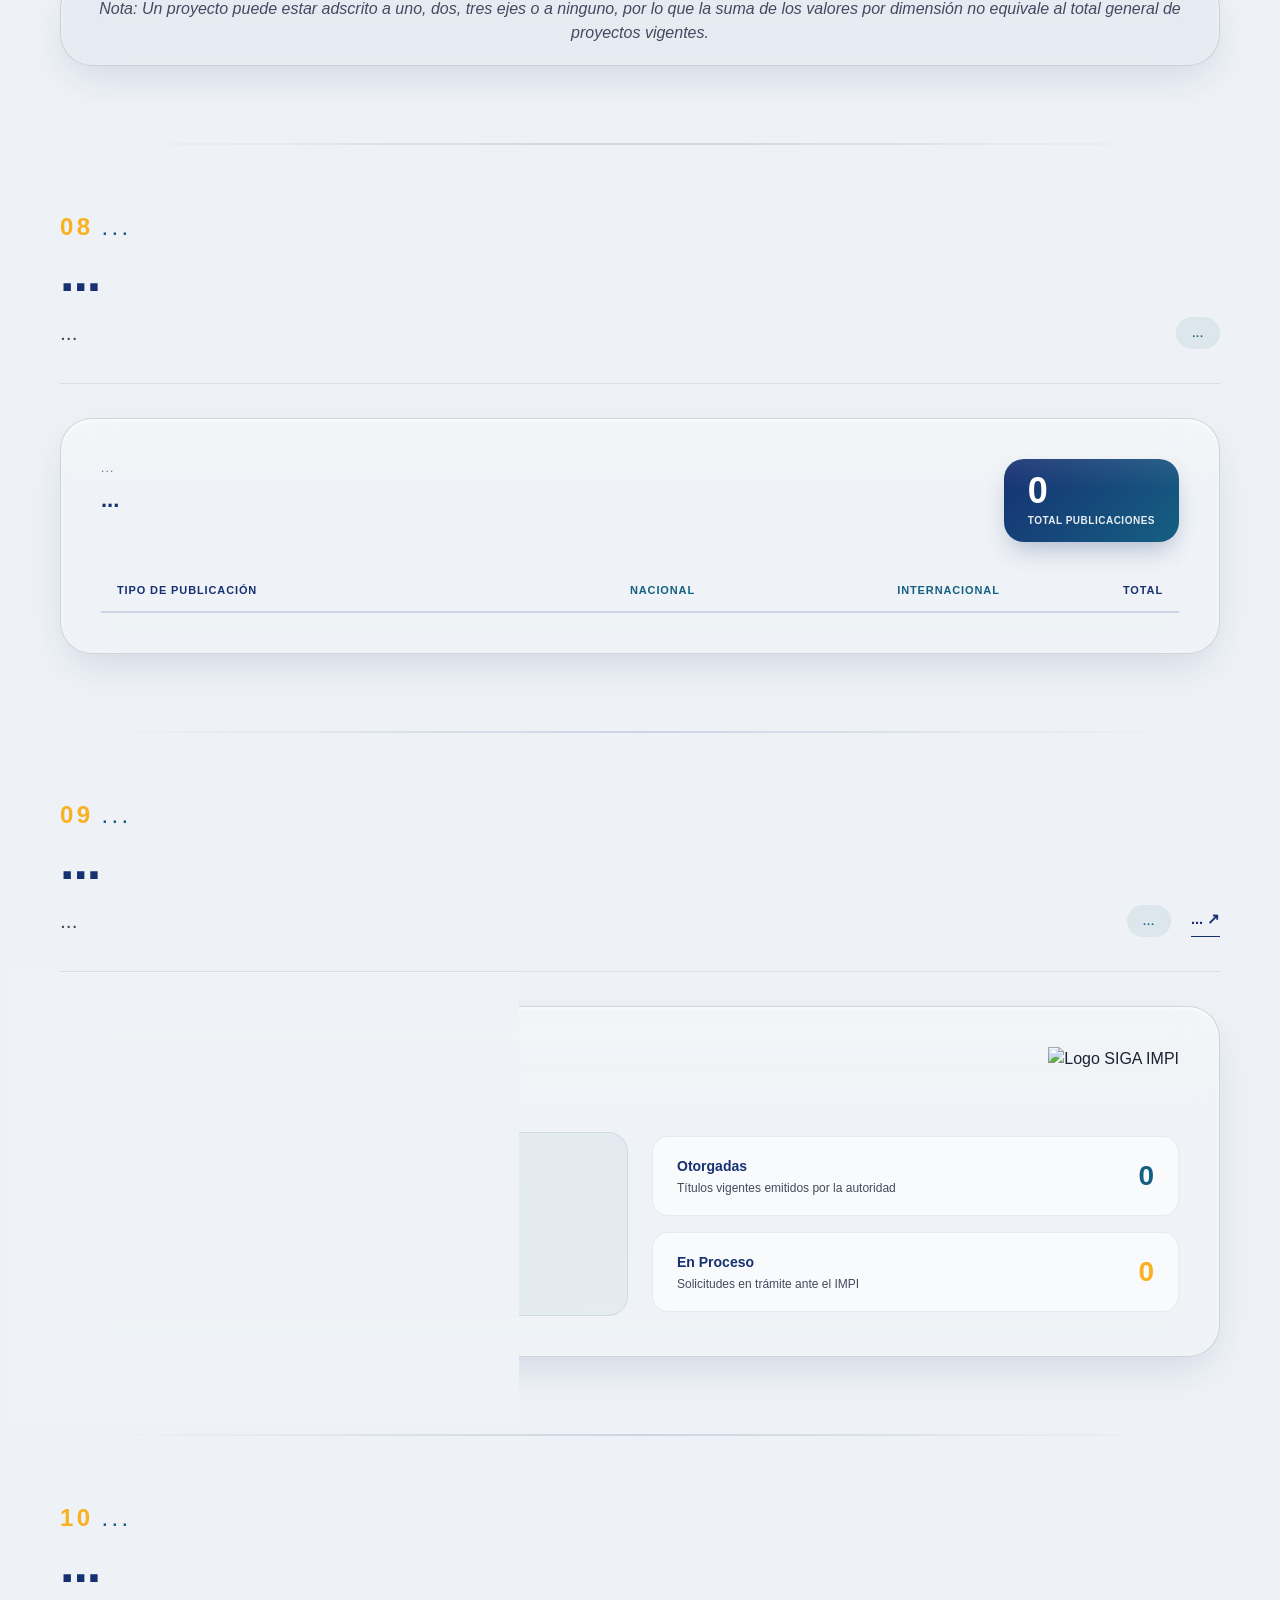
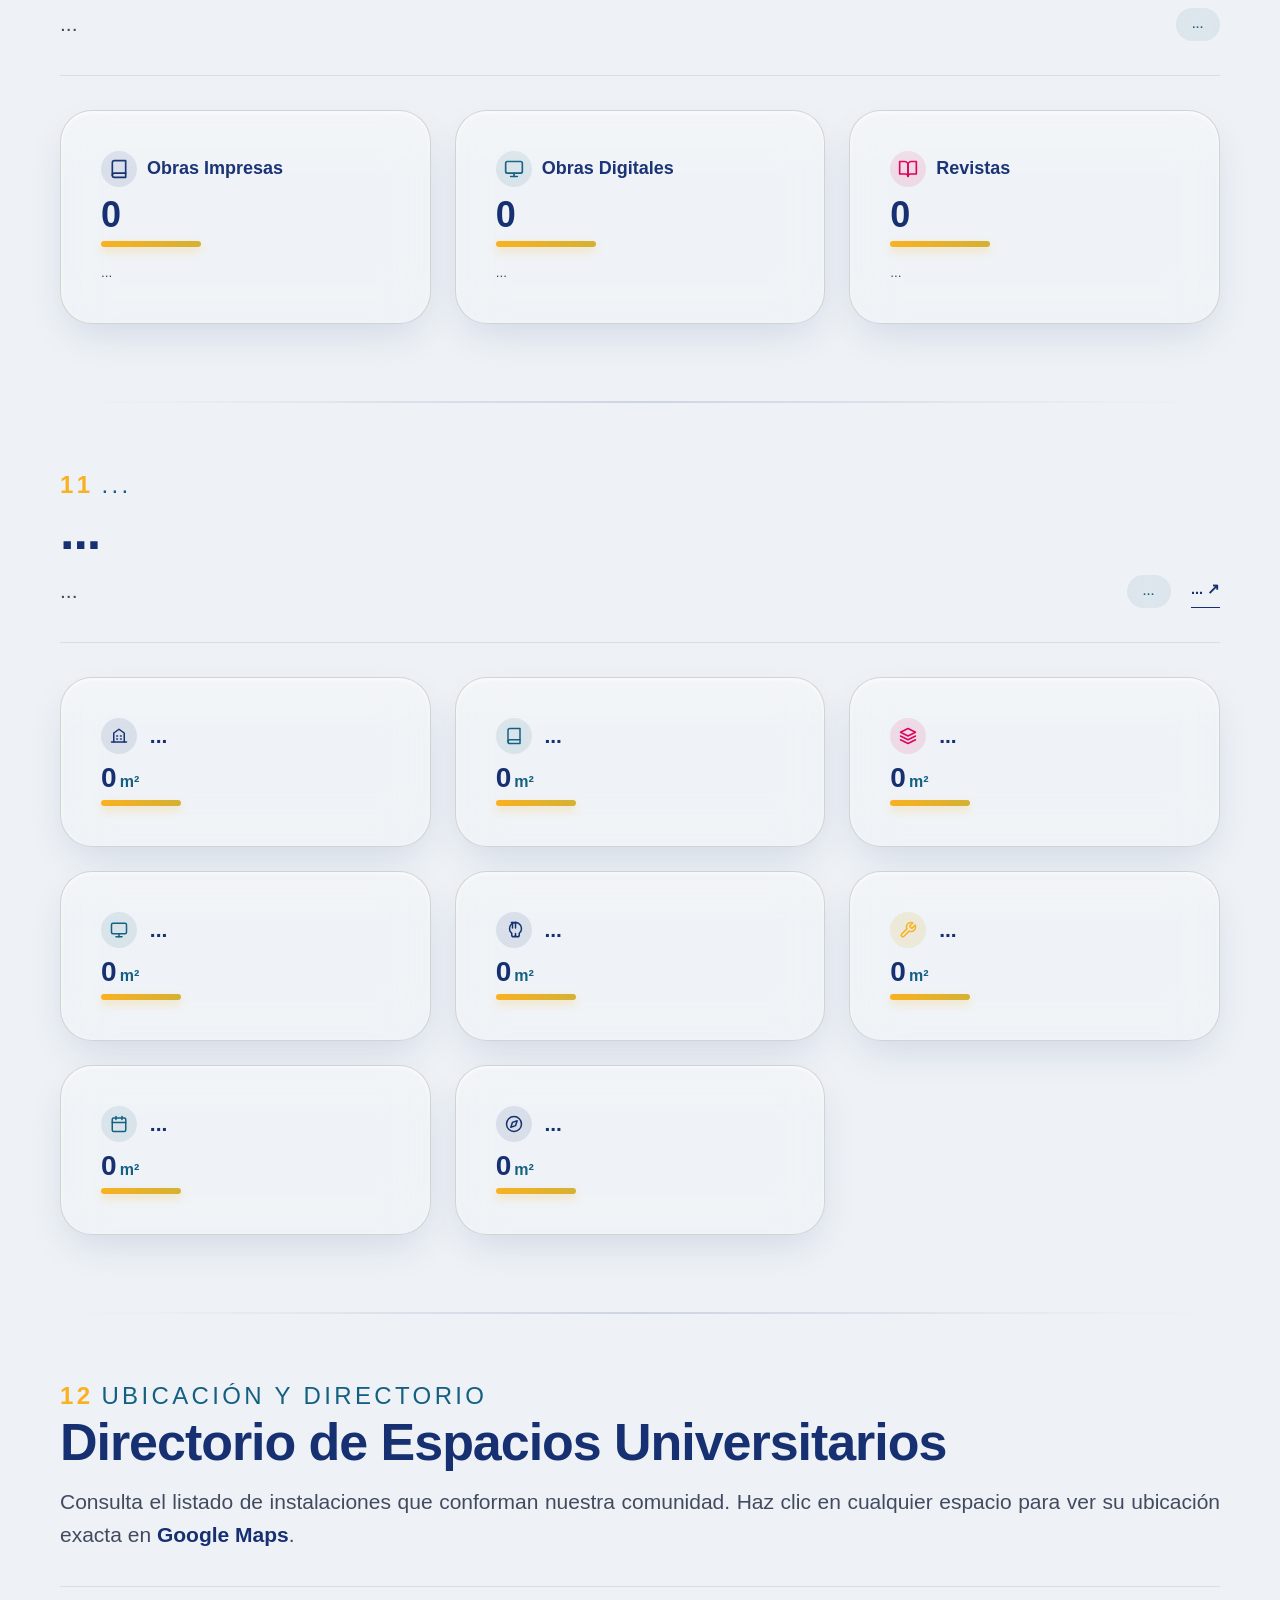
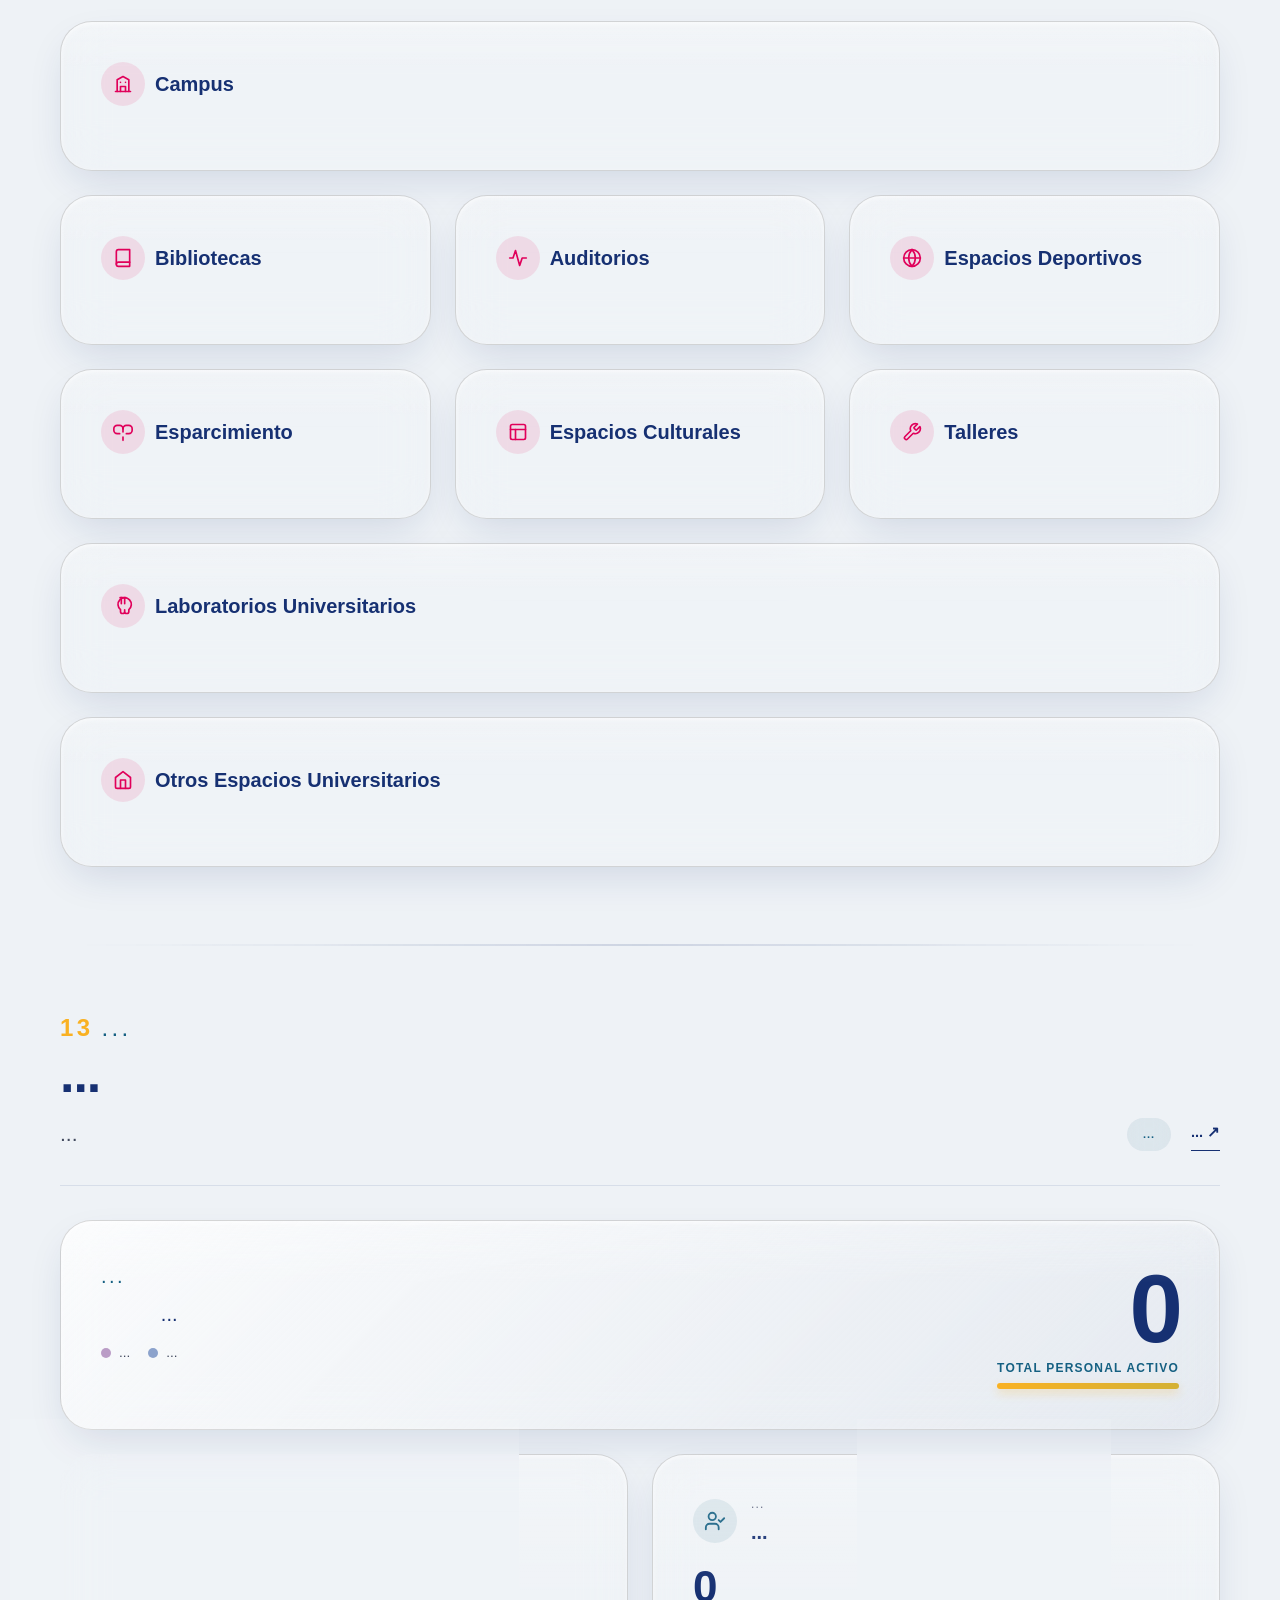
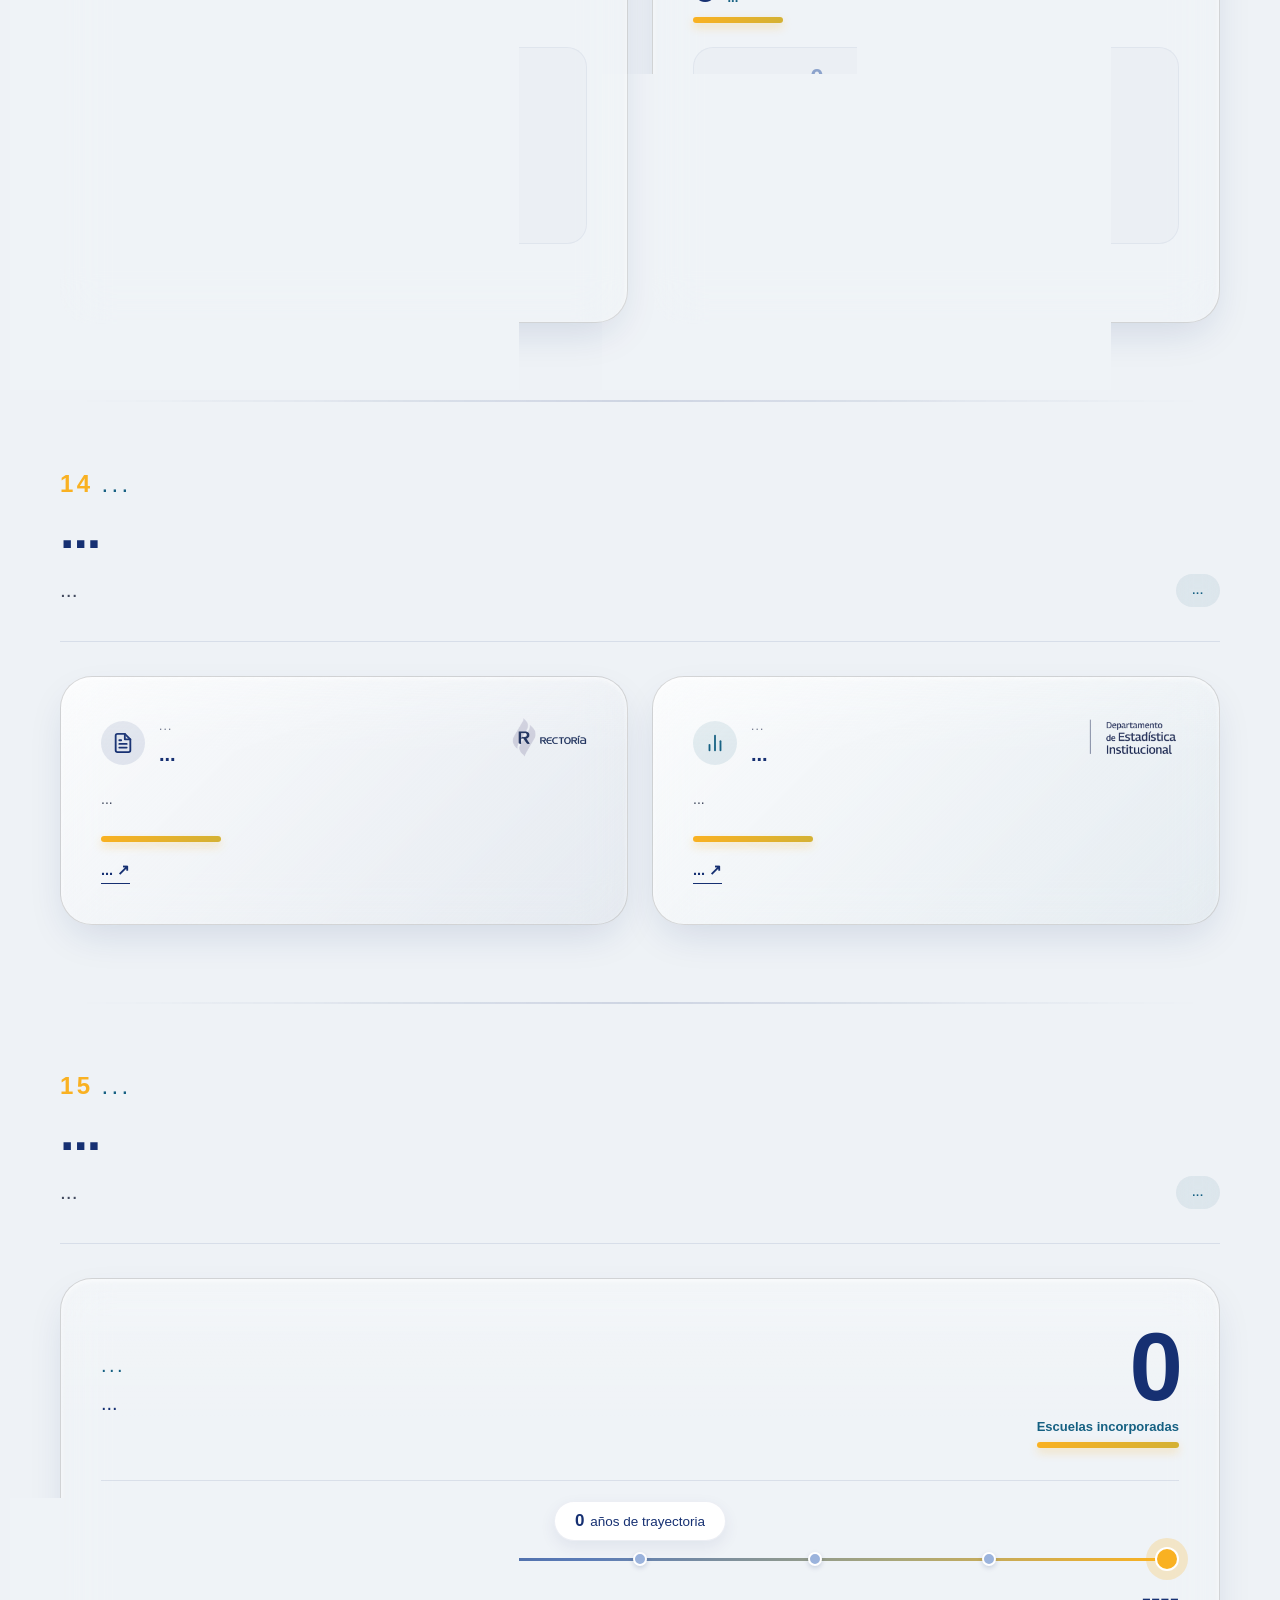
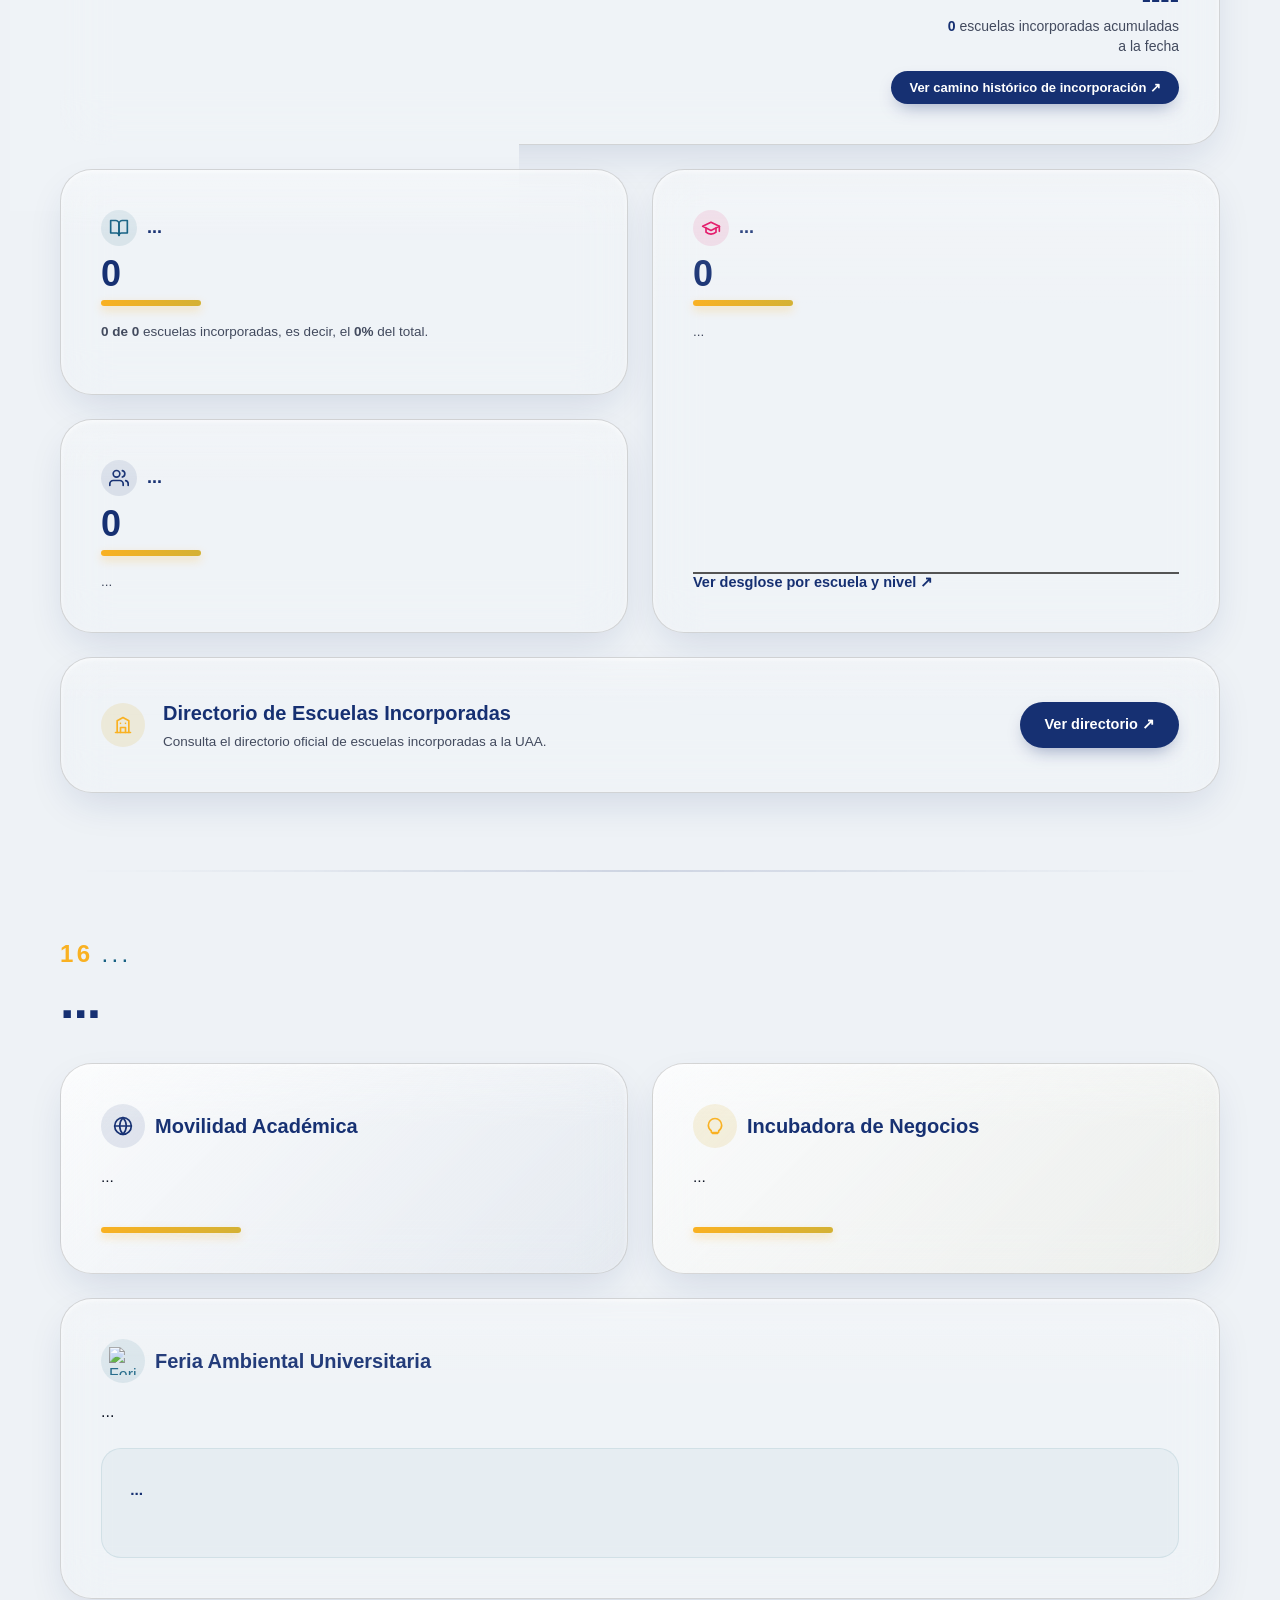
==== commit f7b2f1a9: "Se modifica información sobre escuelas incorporadas, con información histórica." ====
--- a/index.html
+++ b/index.html
@@ -370,7 +370,7 @@
             <div style="display: flex; align-items: center; gap: 12px; flex-wrap: wrap;">
               <img src="https://www.gapes.ciees.edu.mx/imgs/ciees_new.png" alt="Logo CIEES"
                 style="height: 48px; object-fit: contain;">
-              <img src="https://www.comaem.org.mx/wp-content/uploads/2021/09/logofooter.png" alt="Logo COPAES"
+              <img src="https://comace.mx/Imagenes/logo_comace2018.png" alt="Logo COPAES"
                 style="height: 36px; object-fit: contain;">
             </div>
           </div>
@@ -1749,59 +1749,67 @@
           <div class="b15-tl-labels">
             <div class="b15-tl-label">
               <span class="b15-tl-year" id="b15-anio">----</span>
-              <span class="b15-tl-text">Se incorpora el primer bachillerato</span>
+              <span class="b15-tl-text">Incorporación del primer bachillerato</span>
             </div>
             <div class="b15-tl-label b15-tl-label--end">
               <span class="b15-tl-year" id="b15-anio-actual">----</span>
               <span class="b15-tl-text"><strong id="b15-total-tl">0</strong> escuelas incorporadas acumuladas a la fecha</span>
             </div>
           </div>
-        </div>
-      </article>
-
-      <!-- Escuelas con plan de estudios -->
-      <article class="card card-4 flex-col-between reveal">
-        <div>
-          <div class="flex-row-start">
-            <div class="icon-box icon-teal"><svg viewBox="0 0 24 24" fill="none" stroke="currentColor" stroke-width="2"
-                stroke-linecap="round" stroke-linejoin="round">
-                <path d="M2 3h6a4 4 0 0 1 4 4v14a3 3 0 0 0-3-3H2z"></path>
-                <path d="M22 3h-6a4 4 0 0 0-4 4v14a3 3 0 0 1 3-3h7z"></path>
-              </svg></div>
-            <h3 class="card-title md" id="b15-t2-tag">...</h3>
-          </div>
-          <div class="metric-md counter" id="b15-plan-num" data-target="0" style="font-size: 36px; margin-bottom: 8px;">0
-          </div>
-          <div class="hero-metric-bar-yellow" style="max-width: 100px; margin-bottom: 16px;"></div>
-          <p class="metric-subtext"><strong id="b15-plan-de">0 de 0</strong> escuelas incorporadas, es decir, el
-            <strong id="b15-plan-pct-txt">0%</strong> del total.</p>
-        </div>
-        <!-- Una figura por escuela: rellena = trabaja con plan de estudios -->
-        <div class="b15-schools" id="b15-schools" role="img" aria-label=""></div>
-      </article>
-
-      <!-- Profesores involucrados -->
-      <article class="card card-4 flex-col-between reveal">
-        <div>
-          <div class="flex-row-start">
-            <div class="icon-box icon-navy"><svg viewBox="0 0 24 24" fill="none" stroke="currentColor" stroke-width="2"
-                stroke-linecap="round" stroke-linejoin="round">
-                <path d="M17 21v-2a4 4 0 0 0-4-4H5a4 4 0 0 0-4 4v2"></path>
-                <circle cx="9" cy="7" r="4"></circle>
-                <path d="M23 21v-2a4 4 0 0 0-3-3.87"></path>
-                <path d="M16 3.13a4 4 0 0 1 0 7.75"></path>
-              </svg></div>
-            <h3 class="card-title md" id="b15-t3-tag">...</h3>
-          </div>
-          <div class="metric-md counter" id="b15-prof-num" data-target="0" style="font-size: 36px; margin-bottom: 8px;">0
-          </div>
-          <div class="hero-metric-bar-yellow" style="max-width: 100px; margin-bottom: 16px;"></div>
-          <p class="metric-subtext" id="b15-t3-desc">...</p>
-        </div>
-      </article>
-
-      <!-- Estudiantes egresados -->
-      <article class="card card-4 flex-col-between reveal">
+          <div class="b15-t1-actions">
+            <button type="button" id="open-modal-b15-trayectoria" class="b15-cta-btn b15-cta-btn--sm">
+              Ver camino histórico de incorporación &#8599;
+            </button>
+          </div>
+        </div>
+      </article>
+
+      <!-- Columna izquierda apilada: Plan de estudios (2) + Profesores (3) -->
+      <div class="b15-left-stack">
+        <!-- Escuelas con plan de estudios -->
+        <article class="card flex-col-between reveal">
+          <div>
+            <div class="flex-row-start">
+              <div class="icon-box icon-teal"><svg viewBox="0 0 24 24" fill="none" stroke="currentColor" stroke-width="2"
+                  stroke-linecap="round" stroke-linejoin="round">
+                  <path d="M2 3h6a4 4 0 0 1 4 4v14a3 3 0 0 0-3-3H2z"></path>
+                  <path d="M22 3h-6a4 4 0 0 0-4 4v14a3 3 0 0 1 3-3h7z"></path>
+                </svg></div>
+              <h3 class="card-title md" id="b15-t2-tag">...</h3>
+            </div>
+            <div class="metric-md counter" id="b15-plan-num" data-target="0" style="font-size: 36px; margin-bottom: 8px;">0
+            </div>
+            <div class="hero-metric-bar-yellow" style="max-width: 100px; margin-bottom: 16px;"></div>
+            <p class="metric-subtext"><strong id="b15-plan-de">0 de 0</strong> escuelas incorporadas, es decir, el
+              <strong id="b15-plan-pct-txt">0%</strong> del total.</p>
+          </div>
+          <!-- Una figura por escuela: rellena = trabaja con plan de estudios -->
+          <div class="b15-schools" id="b15-schools" role="img" aria-label=""></div>
+        </article>
+
+        <!-- Profesores involucrados -->
+        <article class="card flex-col-between reveal">
+          <div>
+            <div class="flex-row-start">
+              <div class="icon-box icon-navy"><svg viewBox="0 0 24 24" fill="none" stroke="currentColor" stroke-width="2"
+                  stroke-linecap="round" stroke-linejoin="round">
+                  <path d="M17 21v-2a4 4 0 0 0-4-4H5a4 4 0 0 0-4 4v2"></path>
+                  <circle cx="9" cy="7" r="4"></circle>
+                  <path d="M23 21v-2a4 4 0 0 0-3-3.87"></path>
+                  <path d="M16 3.13a4 4 0 0 1 0 7.75"></path>
+                </svg></div>
+              <h3 class="card-title md" id="b15-t3-tag">...</h3>
+            </div>
+            <div class="metric-md counter" id="b15-prof-num" data-target="0" style="font-size: 36px; margin-bottom: 8px;">0
+            </div>
+            <div class="hero-metric-bar-yellow" style="max-width: 100px; margin-bottom: 16px;"></div>
+            <p class="metric-subtext" id="b15-t3-desc">...</p>
+          </div>
+        </article>
+      </div>
+
+      <!-- Estudiantes egresados (columna derecha completa) -->
+      <article class="card card-6 flex-col-between reveal">
         <div>
           <div class="flex-row-start">
             <div class="icon-box icon-magenta"><svg viewBox="0 0 24 24" fill="none" stroke="currentColor"
@@ -1816,6 +1824,46 @@
           </div>
           <div class="hero-metric-bar-yellow" style="max-width: 100px; margin-bottom: 16px;"></div>
           <p class="metric-subtext" id="b15-t4-desc">...</p>
+          <div class="b15-egr-niveles" id="b15-egr-niveles"></div>
+        </div>
+        <button type="button" id="open-modal-b15-egresados-card" class="block-action-link"
+          style="background:none; border-left:none; border-right:none; border-bottom:none; width:100%; text-align:left; cursor:pointer; font-family:inherit;">
+          Ver desglose por escuela y nivel &#8599;
+        </button>
+      </article>
+
+      <!-- Línea de tiempo de egresados por nivel educativo (Escuelas Incorporadas) -->
+      <article class="card card-12 reveal" id="b15-timeseries-card" style="display: none;">
+        <div class="flex-row-between" style="flex-wrap: wrap; align-items: center; gap: 16px; margin-bottom: 24px;">
+          <div>
+            <div class="card-section-tag" id="b15-ts-tag" style="margin-bottom: 4px;">Evolución Anual • Año de Egreso</div>
+            <h3 class="card-title xl" id="b15-ts-title">Histórico de Egresados por Nivel Educativo</h3>
+          </div>
+          <div class="segmented-control" id="b15-ts-filter" role="group" aria-label="Filtrar serie histórica por nivel educativo">
+            <button type="button" class="segment-btn active" data-ts-level="todos">Todos los niveles</button>
+            <button type="button" class="segment-btn" data-ts-level="bachillerato">Bachillerato</button>
+            <button type="button" class="segment-btn" data-ts-level="secundaria">Secundaria</button>
+            <button type="button" class="segment-btn" data-ts-level="tecnico">Técnico</button>
+          </div>
+        </div>
+
+        <div id="b15-ts-legend" style="display: flex; flex-wrap: wrap; align-items: center; justify-content: space-between; gap: 16px; margin-bottom: 18px;">
+          <!-- Leyenda y KPIs del periodo inyectados por JS -->
+        </div>
+
+        <div id="b15-ts-chart-wrap" style="position: relative; width: 100%; overflow-x: auto; padding-bottom: 6px;">
+          <!-- Gráfica SVG de serie de tiempo inyectada por JS -->
+        </div>
+
+        <div id="b15-ts-detail" style="margin-top: 16px; padding: 14px 20px; border-radius: 16px; background: rgba(22, 48, 114, 0.035); border: 1px solid rgba(22, 48, 114, 0.08); display: flex; flex-wrap: wrap; align-items: center; justify-content: space-between; gap: 14px;">
+          <!-- Detalle interactivo del año seleccionado / más reciente -->
+        </div>
+
+        <div class="b15-ts-footer">
+          <span class="metric-subtext" style="margin: 0; font-size: 13px;">Consulta el detalle histórico de cada institución incorporada en los tres niveles educativos.</span>
+          <button type="button" id="open-modal-b15-egresados" class="b15-cta-btn b15-cta-btn--sm">
+            Ver desglose por escuela y nivel &#8599;
+          </button>
         </div>
       </article>
 
@@ -2083,6 +2131,74 @@
             </tbody>
           </table>
         </div>
+      </div>
+    </div>
+  </div>
+
+  <!-- MODAL DESGLOSE EGRESADOS ESCUELAS INCORPORADAS (BLOQUE 15) -->
+  <div class="glass-modal-overlay" id="modalB15Egresados">
+    <div class="glass-modal" style="max-width: 1140px;">
+      <div class="modal-header">
+        <div>
+          <div class="card-section-tag" style="margin-bottom: 2px;">Escuelas Incorporadas • Desglose Histórico</div>
+          <h2 class="modal-title">Egresados por Escuela y Nivel Educativo</h2>
+        </div>
+        <button id="close-modal-b15-egresados" class="close-btn" type="button" aria-label="Cerrar">&times;</button>
+      </div>
+      <div class="b15-modal-controls">
+        <div id="b15-modal-filters" style="display: flex; flex-wrap: wrap; gap: 8px;" role="group" aria-label="Filtrar por nivel educativo">
+          <!-- Botones de filtro inyectados por JS -->
+        </div>
+        <div class="b15-modal-right-controls">
+          <input type="search" id="b15-modal-search" class="b15-modal-search" placeholder="Buscar escuela..." aria-label="Buscar escuela incorporada">
+          <div class="segmented-control" id="b15-modal-view-toggle" role="group" aria-label="Cambiar vista del desglose">
+            <button type="button" class="segment-btn active" data-b15-view="escuelas">Por escuela</button>
+            <button type="button" class="segment-btn" data-b15-view="matriz">Matriz por año</button>
+          </div>
+        </div>
+      </div>
+      <div class="b15-modal-note">
+        <strong>Nota:</strong> Los egresados mostrados contemplan únicamente el periodo de 1985 a la actualidad. Si se requiere información sobre periodos anteriores, favor de contactar al <strong>Departamento de Estadística Institucional</strong>.
+      </div>
+      <div class="matricula-modal-layout">
+        <div class="modal-body matricula-table-scroll">
+          <table class="glass-table" id="tablaB15Egresados">
+            <thead id="b15-modal-thead"></thead>
+            <tbody id="b15-modal-tbody"></tbody>
+          </table>
+        </div>
+      </div>
+    </div>
+  </div>
+
+  <!-- MODAL CAMINO HISTÓRICO DE INCORPORACIÓN (BLOQUE 15) -->
+  <div class="glass-modal-overlay" id="modalB15Trayectoria">
+    <div class="glass-modal" style="max-width: 1080px;">
+      <div class="modal-header">
+        <div>
+          <div class="card-section-tag" style="margin-bottom: 2px;">Escuelas Incorporadas • Evolución Histórica</div>
+          <h2 class="modal-title">Camino Histórico de Incorporación de Instituciones</h2>
+        </div>
+        <button id="close-modal-b15-trayectoria" class="close-btn" type="button" aria-label="Cerrar">&times;</button>
+      </div>
+      <div class="modal-body b15-trayectoria-body">
+        <div class="b15-trayectoria-kpis" id="b15-trayectoria-kpis"></div>
+        <div class="b15-trayectoria-chart-box">
+          <div class="b15-trayectoria-chart-head">
+            <div>
+              <div class="card-section-tag" style="margin-bottom: 2px;">Evolución neta anual • Altas y Bajas</div>
+              <div style="font-size: 13px; color: var(--text-secondary);">Pasa el cursor o haz clic sobre cualquier año para ver las instituciones incorporadas y desincorporadas.</div>
+            </div>
+            <div class="b15-trayectoria-legend">
+              <span><i style="background:#163072;"></i> Escuelas activas</span>
+              <span><i style="background:#0f766e;"></i> Altas (+)</span>
+              <span><i style="background:#BE0068;"></i> Bajas (−)</span>
+            </div>
+          </div>
+          <div id="b15-trayectoria-svg-wrap" style="width: 100%; overflow-x: auto;"></div>
+          <div id="b15-trayectoria-year-detail" class="b15-trayectoria-year-detail"></div>
+        </div>
+        <div class="b15-trayectoria-timeline" id="b15-trayectoria-timeline"></div>
       </div>
     </div>
   </div>
--- a/assets/css/style.css
+++ b/assets/css/style.css
@@ -3690,6 +3690,505 @@
     transform: translateY(-2px);
 }
 
+/* Columna izquierda apilada (tarjetas 2 y 3 de Bloque 15) */
+.b15-left-stack {
+    grid-column: span 6;
+    display: flex;
+    flex-direction: column;
+    gap: clamp(20px, 2vw, 24px);
+}
+
+.b15-left-stack > .card {
+    flex: 1;
+}
+
+@media (max-width: 900px) {
+    .b15-left-stack {
+        grid-column: span 12;
+    }
+}
+
+.b15-cta-btn--sm {
+    padding: 9px 18px;
+    font-size: 13px;
+    border: none;
+    cursor: pointer;
+    font-family: inherit;
+}
+
+/* Gráfico tipo dona por nivel en tarjeta de egresados (Bloque 15) */
+.b15-egr-niveles {
+    display: flex;
+    flex-direction: column;
+    align-items: center;
+    gap: 16px;
+    margin-top: 18px;
+}
+
+.b15-t1-actions {
+    display: flex;
+    justify-content: flex-end;
+    margin-top: 14px;
+}
+
+.b15-egr-donut-wrap {
+    display: flex;
+    align-items: center;
+    justify-content: center;
+    width: 100%;
+    padding: 18px 24px 10px;
+}
+
+.b15-egr-donut-wrap .donut-wrapper {
+    width: 196px;
+    height: 196px;
+}
+
+.b15-egr-donut-wrap .donut-center-total {
+    font-size: 24px;
+}
+
+.b15-modal-note {
+    padding: 10px clamp(16px, 3vw, 32px);
+    background: rgba(22, 48, 114, 0.045);
+    border-bottom: 1px solid rgba(22, 48, 114, 0.08);
+    font-size: 12.5px;
+    color: var(--text-secondary);
+    line-height: 1.45;
+}
+
+.b15-modal-note strong {
+    color: var(--uaa-navy);
+}
+
+/* Modal Camino Histórico de Incorporación */
+.b15-trayectoria-body {
+    padding: clamp(16px, 2.5vw, 28px);
+    display: flex;
+    flex-direction: column;
+    gap: 20px;
+    overflow-y: auto;
+    max-height: calc(85vh - 90px);
+}
+
+.b15-trayectoria-kpis {
+    display: grid;
+    grid-template-columns: repeat(auto-fit, minmax(170px, 1fr));
+    gap: 12px;
+}
+
+.b15-trayectoria-kpi {
+    padding: 12px 16px;
+    border-radius: 14px;
+    background: rgba(255, 255, 255, 0.72);
+    border: 1px solid rgba(22, 48, 114, 0.08);
+}
+
+.b15-trayectoria-kpi span {
+    display: block;
+    font-size: 11px;
+    font-weight: 700;
+    text-transform: uppercase;
+    letter-spacing: 0.05em;
+    color: var(--text-secondary);
+}
+
+.b15-trayectoria-kpi strong {
+    display: block;
+    font-size: 24px;
+    font-weight: 800;
+    color: var(--uaa-navy);
+    margin-top: 2px;
+}
+
+.b15-trayectoria-chart-box {
+    padding: 16px 18px;
+    border-radius: 16px;
+    background: rgba(255, 255, 255, 0.72);
+    border: 1px solid rgba(22, 48, 114, 0.08);
+}
+
+.b15-trayectoria-chart-head {
+    display: flex;
+    flex-wrap: wrap;
+    align-items: center;
+    justify-content: space-between;
+    gap: 10px;
+    margin-bottom: 12px;
+}
+
+.b15-trayectoria-legend {
+    display: flex;
+    flex-wrap: wrap;
+    gap: 12px;
+    font-size: 12px;
+    font-weight: 600;
+    color: var(--text-secondary);
+}
+
+.b15-trayectoria-legend span {
+    display: inline-flex;
+    align-items: center;
+    gap: 6px;
+}
+
+.b15-trayectoria-legend i {
+    width: 10px;
+    height: 10px;
+    border-radius: 3px;
+    display: inline-block;
+}
+
+.b15-trayectoria-year-detail {
+    margin-top: 12px;
+    padding: 12px 16px;
+    border-radius: 12px;
+    background: rgba(22, 48, 114, 0.04);
+    border: 1px solid rgba(22, 48, 114, 0.08);
+    display: flex;
+    flex-wrap: wrap;
+    align-items: flex-start;
+    justify-content: space-between;
+    gap: 12px;
+}
+
+.b15-trayectoria-timeline {
+    position: relative;
+    padding-left: 24px;
+    display: flex;
+    flex-direction: column;
+    gap: 14px;
+}
+
+.b15-trayectoria-timeline::before {
+    content: "";
+    position: absolute;
+    left: 7px;
+    top: 8px;
+    bottom: 8px;
+    width: 2px;
+    background: rgba(22, 48, 114, 0.16);
+}
+
+.b15-tr-step {
+    position: relative;
+    padding: 12px 16px;
+    border-radius: 14px;
+    background: rgba(255, 255, 255, 0.78);
+    border: 1px solid rgba(22, 48, 114, 0.08);
+}
+
+.b15-tr-step::before {
+    content: "";
+    position: absolute;
+    left: -21px;
+    top: 16px;
+    width: 10px;
+    height: 10px;
+    border-radius: 50%;
+    background: var(--uaa-navy);
+    border: 2px solid #ffffff;
+    box-shadow: 0 0 0 2px rgba(22, 48, 114, 0.18);
+}
+
+.b15-tr-step-head {
+    display: flex;
+    flex-wrap: wrap;
+    align-items: center;
+    justify-content: space-between;
+    gap: 8px;
+    margin-bottom: 8px;
+}
+
+.b15-tr-year {
+    font-size: 16px;
+    font-weight: 800;
+    color: var(--uaa-navy);
+}
+
+.b15-tr-net {
+    font-size: 12px;
+    font-weight: 700;
+    color: var(--uaa-teal);
+    background: rgba(21, 96, 130, 0.1);
+    padding: 3px 10px;
+    border-radius: 999px;
+}
+
+.b15-tr-events {
+    display: flex;
+    flex-wrap: wrap;
+    gap: 6px;
+}
+
+.b15-tr-chip {
+    display: inline-flex;
+    align-items: center;
+    gap: 6px;
+    padding: 4px 10px;
+    border-radius: 999px;
+    font-size: 12px;
+    font-weight: 600;
+}
+
+.b15-tr-chip--in {
+    background: rgba(15, 118, 110, 0.11);
+    color: #0f766e;
+}
+
+.b15-tr-chip--out {
+    background: rgba(190, 0, 104, 0.1);
+    color: #be0068;
+}
+
+.b15-egr-legend {
+    width: 100%;
+    display: flex;
+    flex-direction: column;
+    gap: 8px;
+}
+
+.b15-egr-nivel-row {
+    display: flex;
+    align-items: center;
+    justify-content: space-between;
+    gap: 8px;
+    padding: 8px 12px;
+    border-radius: 11px;
+    background: rgba(22, 48, 114, 0.035);
+    border: 1px solid rgba(22, 48, 114, 0.07);
+    font-size: 12.5px;
+}
+
+.b15-status-badge {
+    display: inline-block;
+    padding: 2px 8px;
+    border-radius: 999px;
+    font-size: 10.5px;
+    font-weight: 700;
+    letter-spacing: 0.02em;
+    white-space: nowrap;
+}
+
+.b15-status-badge--active {
+    color: #0f766e;
+    background: rgba(15, 118, 110, 0.12);
+}
+
+.b15-status-badge--ended {
+    color: #64748b;
+    background: rgba(100, 116, 139, 0.14);
+}
+
+.b15-egr-nivel-left {
+    display: flex;
+    align-items: center;
+    gap: 8px;
+    color: var(--text-primary);
+    font-weight: 600;
+}
+
+.b15-egr-nivel-dot {
+    width: 9px;
+    height: 9px;
+    border-radius: 50%;
+    flex-shrink: 0;
+}
+
+.b15-egr-nivel-val {
+    font-weight: 800;
+    color: var(--uaa-navy);
+    white-space: nowrap;
+}
+
+.b15-ts-footer {
+    display: flex;
+    flex-wrap: wrap;
+    align-items: center;
+    justify-content: space-between;
+    gap: 12px;
+    margin-top: 14px;
+    padding-top: 14px;
+    border-top: 1px solid rgba(22, 48, 114, 0.08);
+}
+
+/* Modal desglose de egresados (Bloque 15) */
+.b15-modal-controls {
+    padding: 14px clamp(16px, 3vw, 32px);
+    background: rgba(255, 255, 255, 0.45);
+    border-bottom: 1px solid rgba(22, 48, 114, 0.08);
+    display: flex;
+    flex-wrap: wrap;
+    align-items: center;
+    justify-content: space-between;
+    gap: 12px;
+}
+
+.b15-modal-right-controls {
+    display: flex;
+    flex-wrap: wrap;
+    align-items: center;
+    gap: 10px;
+}
+
+.b15-modal-search {
+    padding: 8px 14px;
+    border-radius: 999px;
+    border: 1px solid rgba(22, 48, 114, 0.16);
+    background: rgba(255, 255, 255, 0.85);
+    color: var(--text-primary);
+    font-size: 13px;
+    font-family: inherit;
+    min-width: 200px;
+    outline: none;
+    transition: border-color 0.2s ease, box-shadow 0.2s ease;
+}
+
+.b15-modal-search:focus {
+    border-color: var(--uaa-teal);
+    box-shadow: 0 0 0 3px rgba(21, 96, 130, 0.14);
+}
+
+.b15-level-badge {
+    display: inline-block;
+    padding: 3px 10px;
+    border-radius: 999px;
+    font-size: 11px;
+    font-weight: 700;
+    white-space: nowrap;
+}
+
+.b15-expand-btn {
+    display: inline-block;
+    padding: 5px 12px;
+    border-radius: 999px;
+    border: 1px solid rgba(22, 48, 114, 0.18);
+    background: #ffffff;
+    color: var(--uaa-navy);
+    font-size: 12px;
+    font-weight: 600;
+    font-family: inherit;
+    text-decoration: none;
+    cursor: pointer;
+    transition: background 0.18s ease, color 0.18s ease, border-color 0.18s ease;
+}
+
+.b15-expand-btn.is-disabled {
+    opacity: 0.45;
+    pointer-events: none;
+}
+
+#b15-modal-filters .segment-btn {
+    text-decoration: none;
+}
+
+.b15-expand-btn:hover,
+.b15-expand-btn.active {
+    background: var(--uaa-navy);
+    color: #ffffff;
+    border-color: var(--uaa-navy);
+}
+
+.b15-school-years-row td {
+    background: rgba(22, 48, 114, 0.025);
+    padding: 12px 18px !important;
+}
+
+.b15-school-years-grid {
+    display: grid;
+    grid-template-columns: repeat(auto-fill, minmax(96px, 1fr));
+    gap: 8px;
+}
+
+.b15-year-chip {
+    display: flex;
+    flex-direction: column;
+    align-items: center;
+    padding: 6px 8px;
+    border-radius: 10px;
+    background: #ffffff;
+    border: 1px solid rgba(22, 48, 114, 0.08);
+}
+
+.b15-year-chip span {
+    font-size: 11px;
+    font-weight: 600;
+    color: var(--text-secondary);
+}
+
+.b15-year-chip strong {
+    font-size: 13.5px;
+    font-weight: 800;
+    color: var(--uaa-navy);
+}
+
+#modalB15Egresados .matricula-modal-layout {
+    flex: 1;
+    min-height: 0;
+    display: flex;
+    flex-direction: column;
+    overflow: hidden;
+}
+
+#modalB15Egresados .matricula-table-scroll {
+    flex: 1;
+    min-height: 0;
+    max-height: none;
+    width: 100%;
+    overflow: auto;
+}
+
+#tablaB15Egresados:not(.is-matrix) th:first-child,
+#tablaB15Egresados:not(.is-matrix) td:first-child {
+    width: 1%;
+    white-space: nowrap;
+}
+
+#tablaB15Egresados:not(.is-matrix) th:nth-child(2),
+#tablaB15Egresados:not(.is-matrix) td:nth-child(2) {
+    width: auto;
+    white-space: normal;
+}
+
+#tablaB15Egresados.is-matrix {
+    width: max-content;
+    min-width: 100%;
+}
+
+#tablaB15Egresados.is-matrix th,
+#tablaB15Egresados.is-matrix td {
+    white-space: nowrap;
+    font-size: 12.5px;
+    padding: 8px 14px;
+    width: auto;
+    min-width: 130px;
+}
+
+#tablaB15Egresados.is-matrix th:first-child,
+#tablaB15Egresados.is-matrix td:first-child {
+    position: sticky;
+    left: 0;
+    z-index: 2;
+    width: 112px;
+    min-width: 112px;
+    max-width: 112px;
+    text-align: center;
+    background: rgba(248, 250, 252, 0.98);
+    font-weight: 800;
+    color: var(--uaa-navy);
+}
+
+#tablaB15Egresados.is-matrix th:nth-child(2),
+#tablaB15Egresados.is-matrix td:nth-child(2) {
+    width: 100px;
+    min-width: 96px;
+}
+
+#tablaB15Egresados.is-matrix thead th:first-child {
+    z-index: 4;
+    background: #eef2f8;
+}
+
 
 /* Preguntas sugeridas del chatbot */
 .chatbot-suggestions {
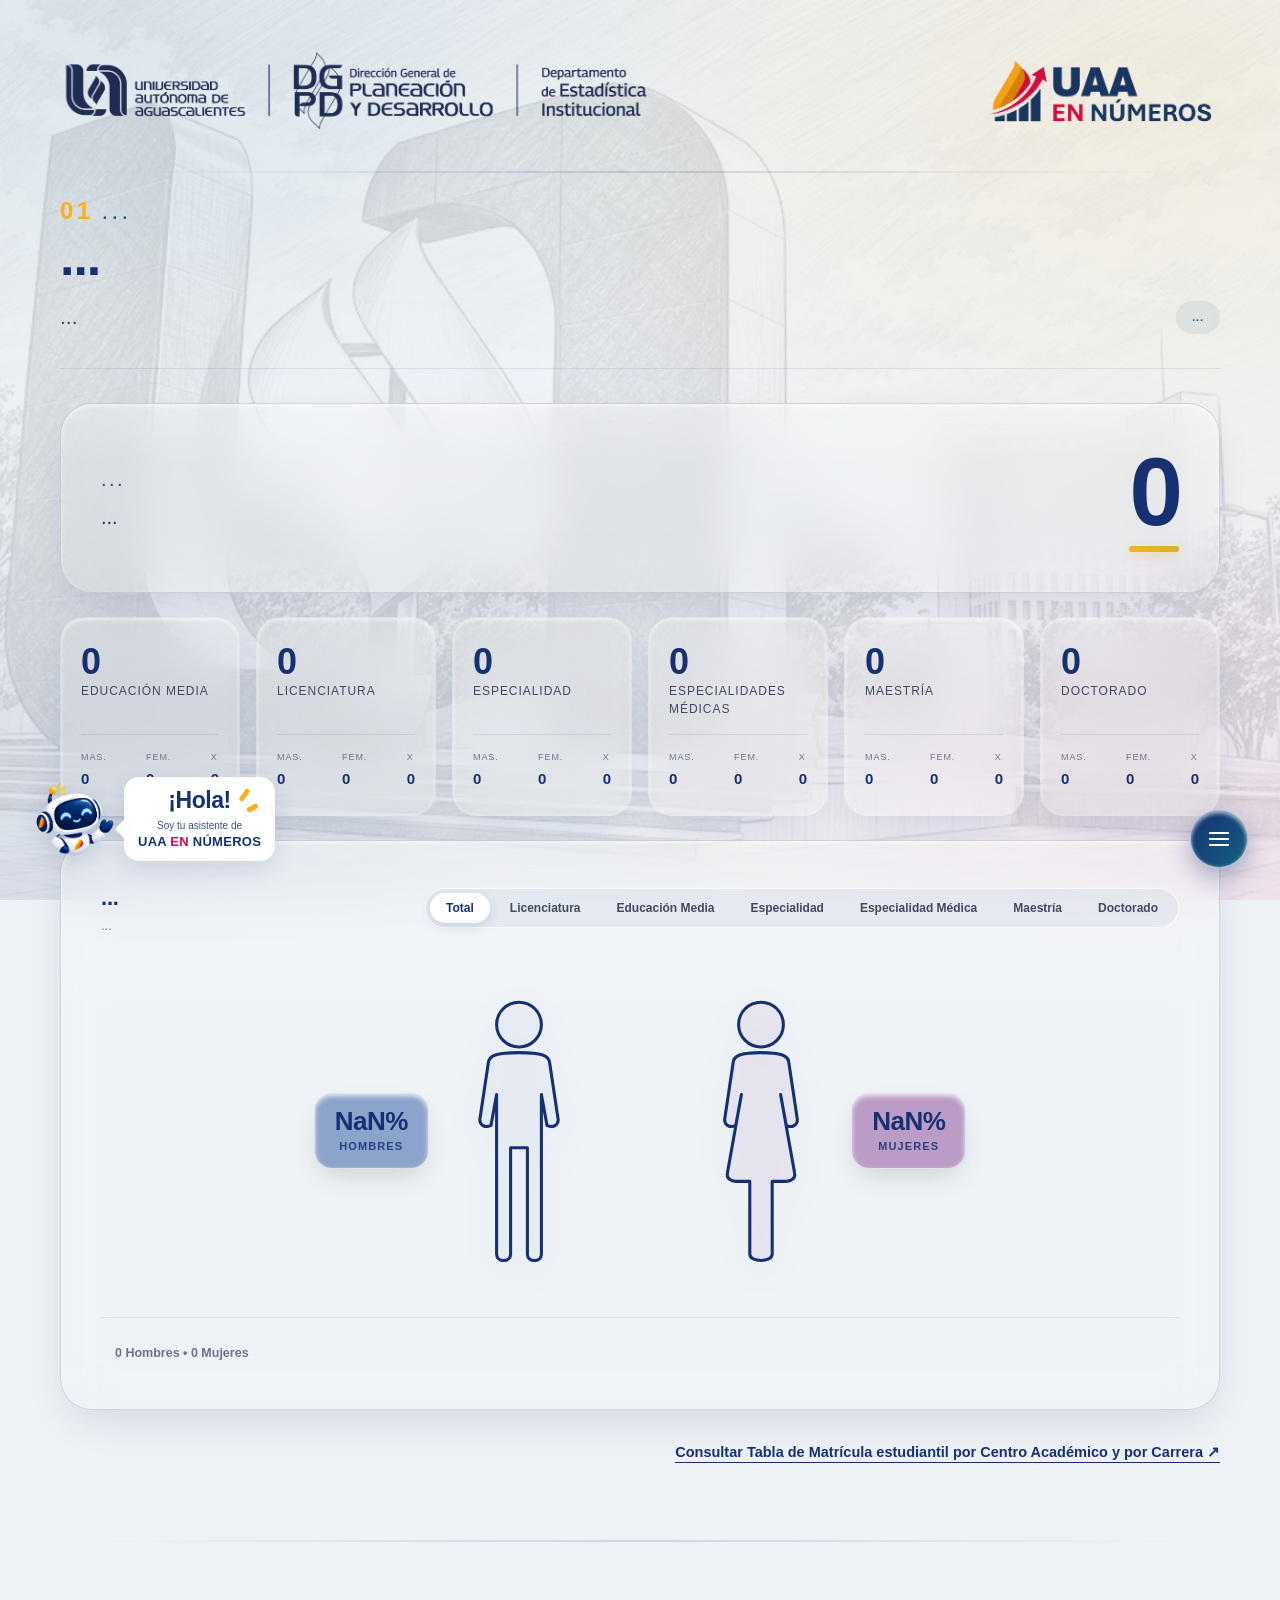
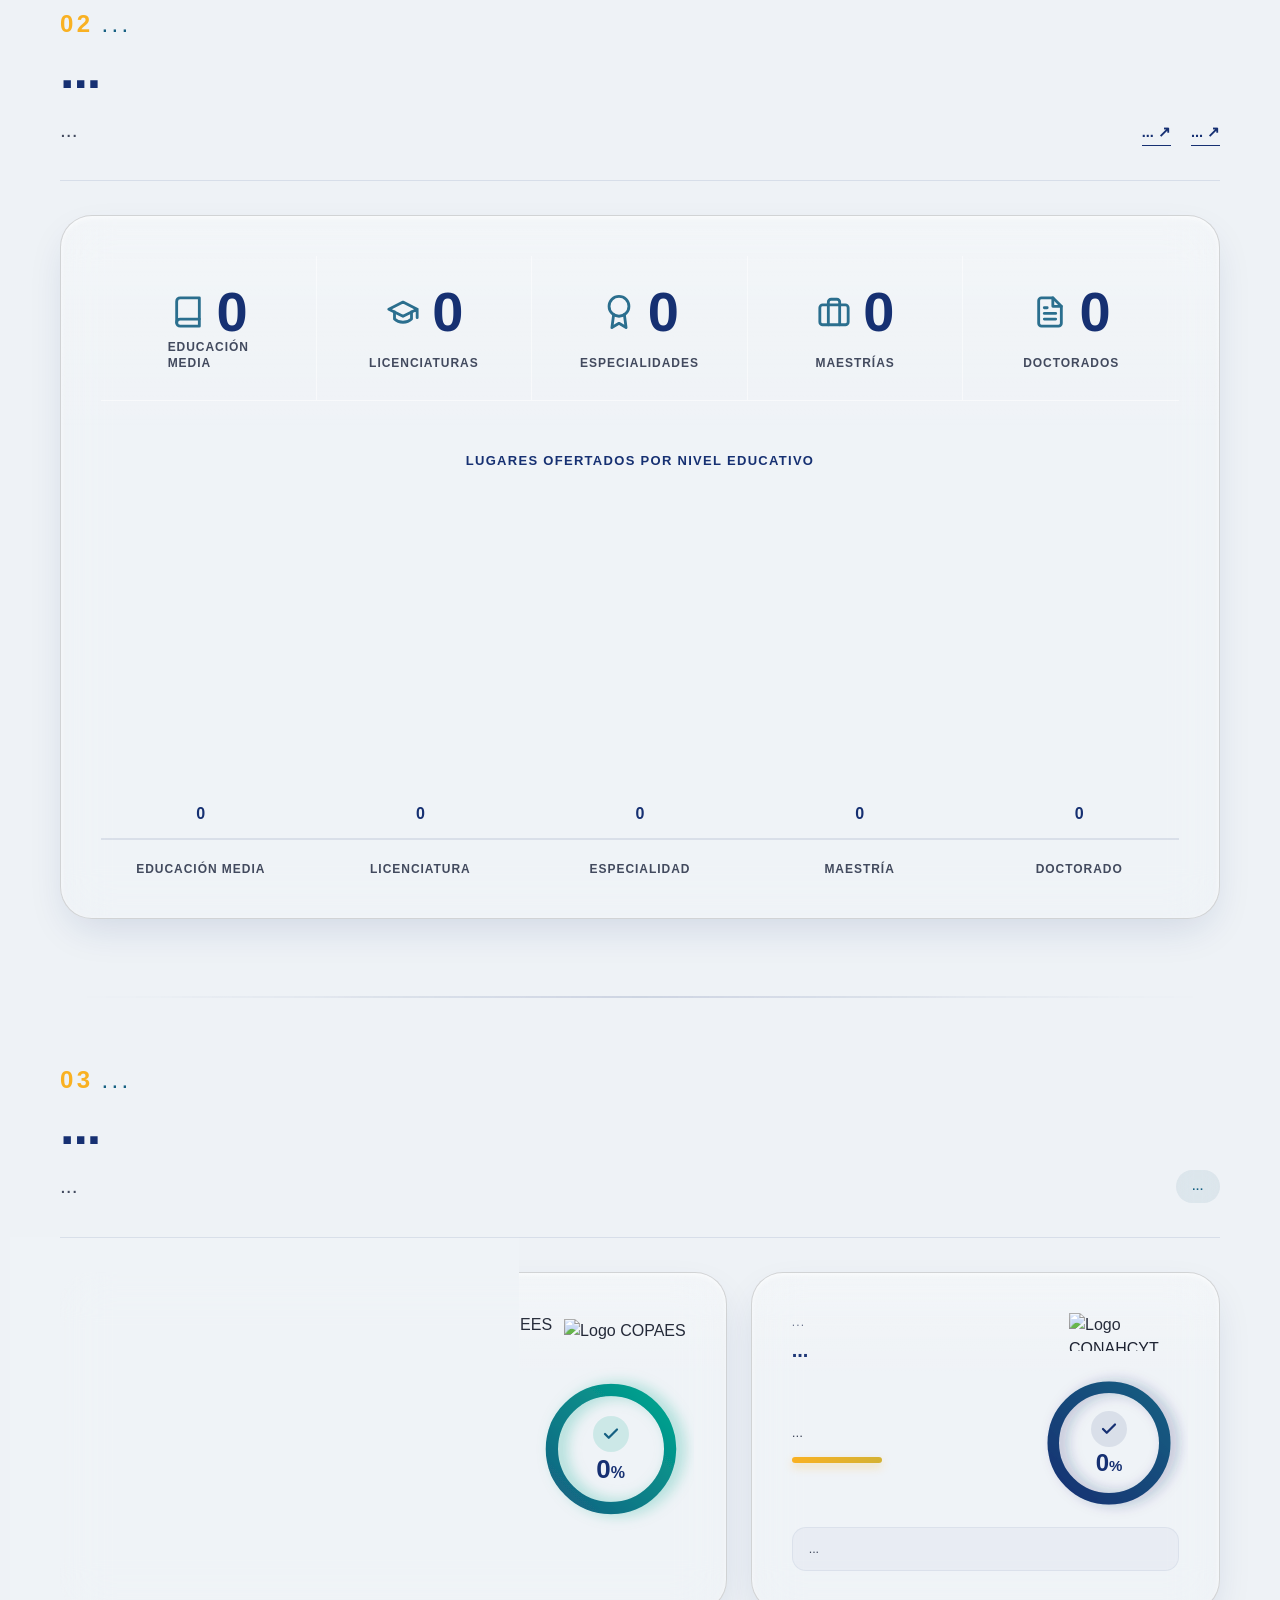
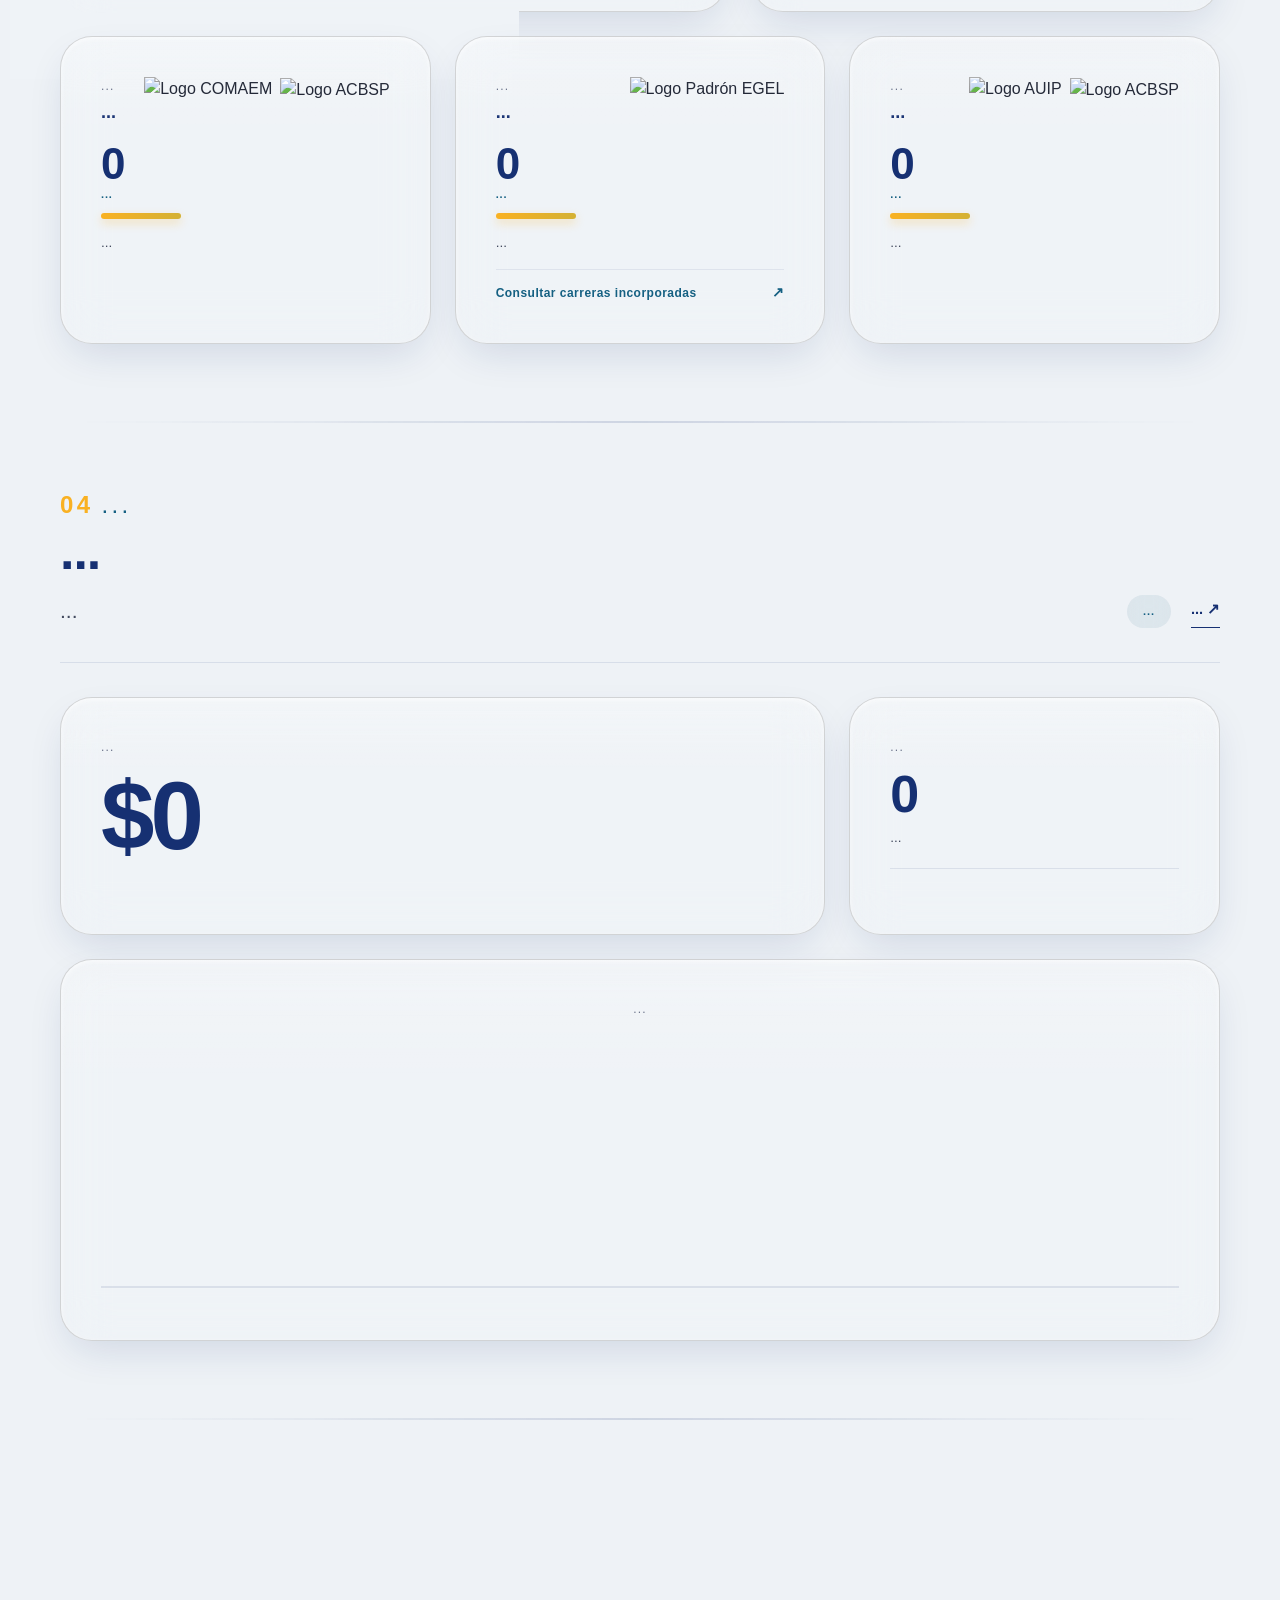
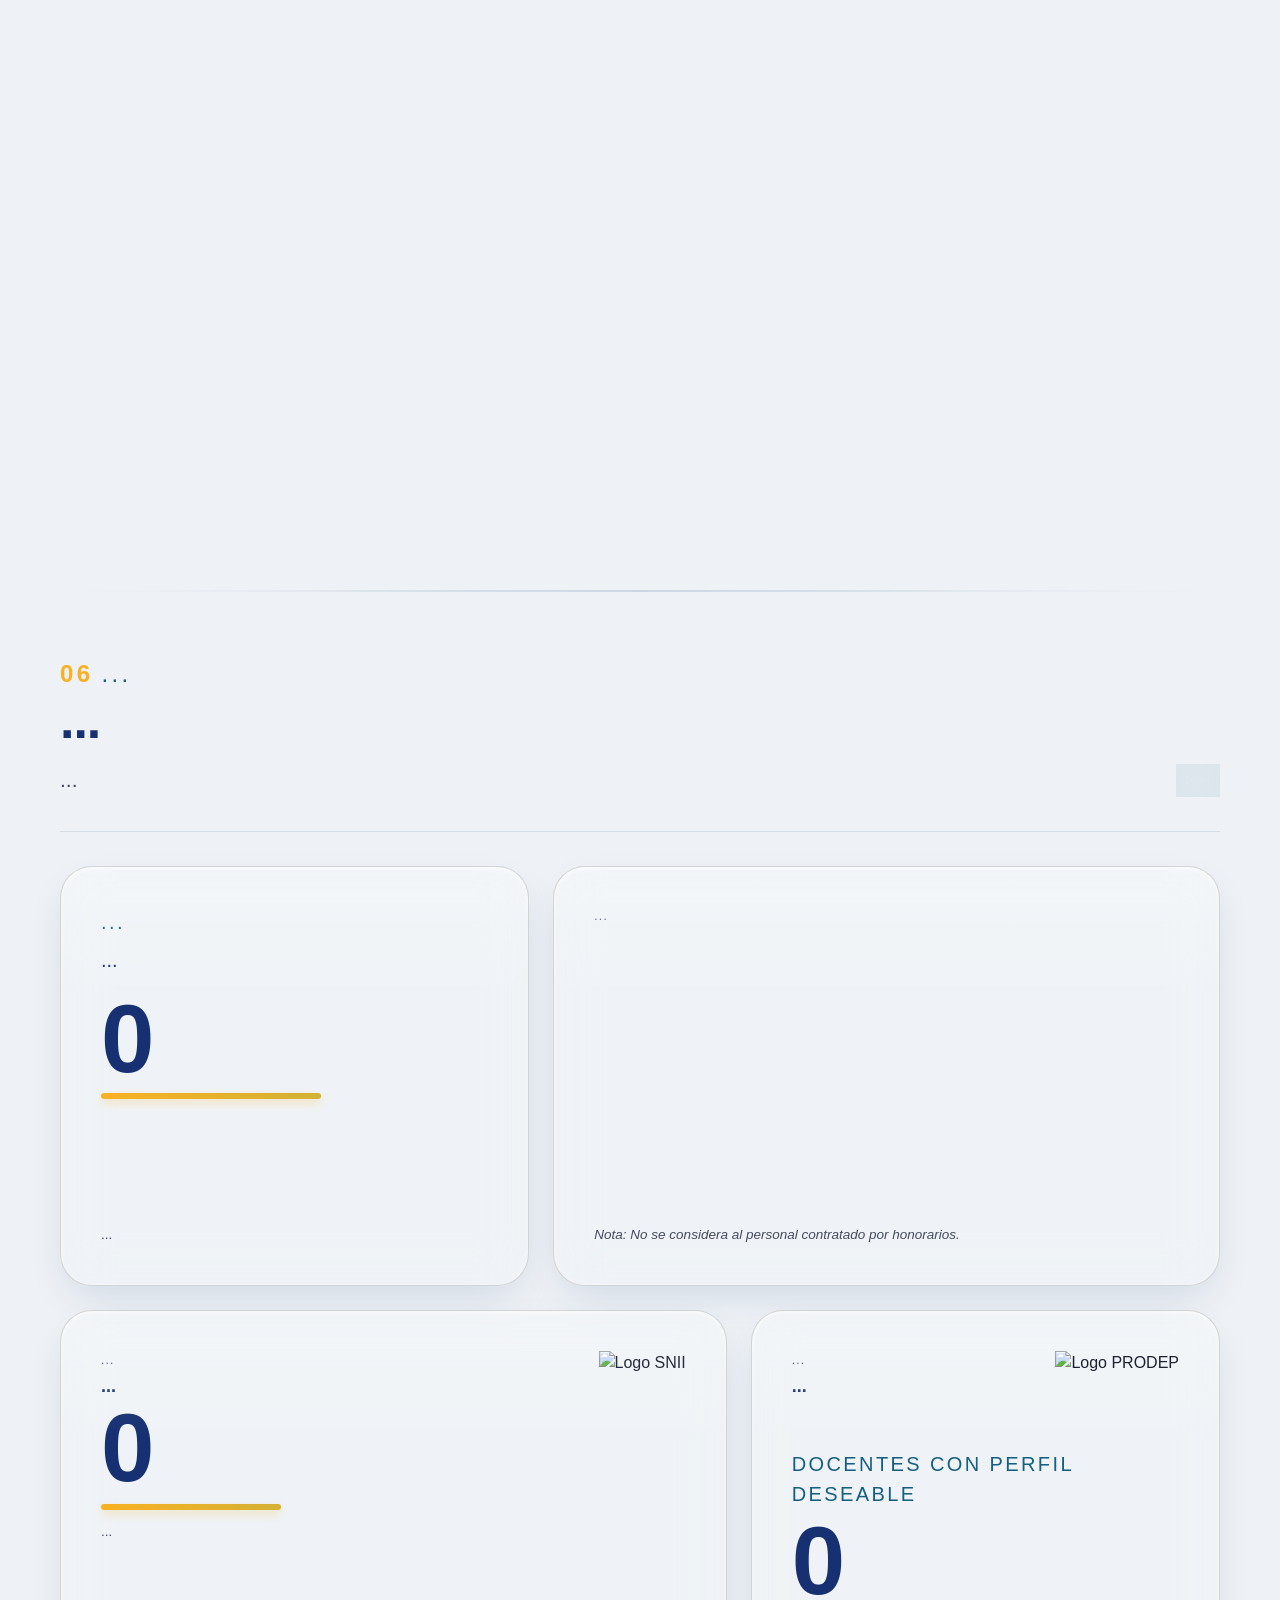
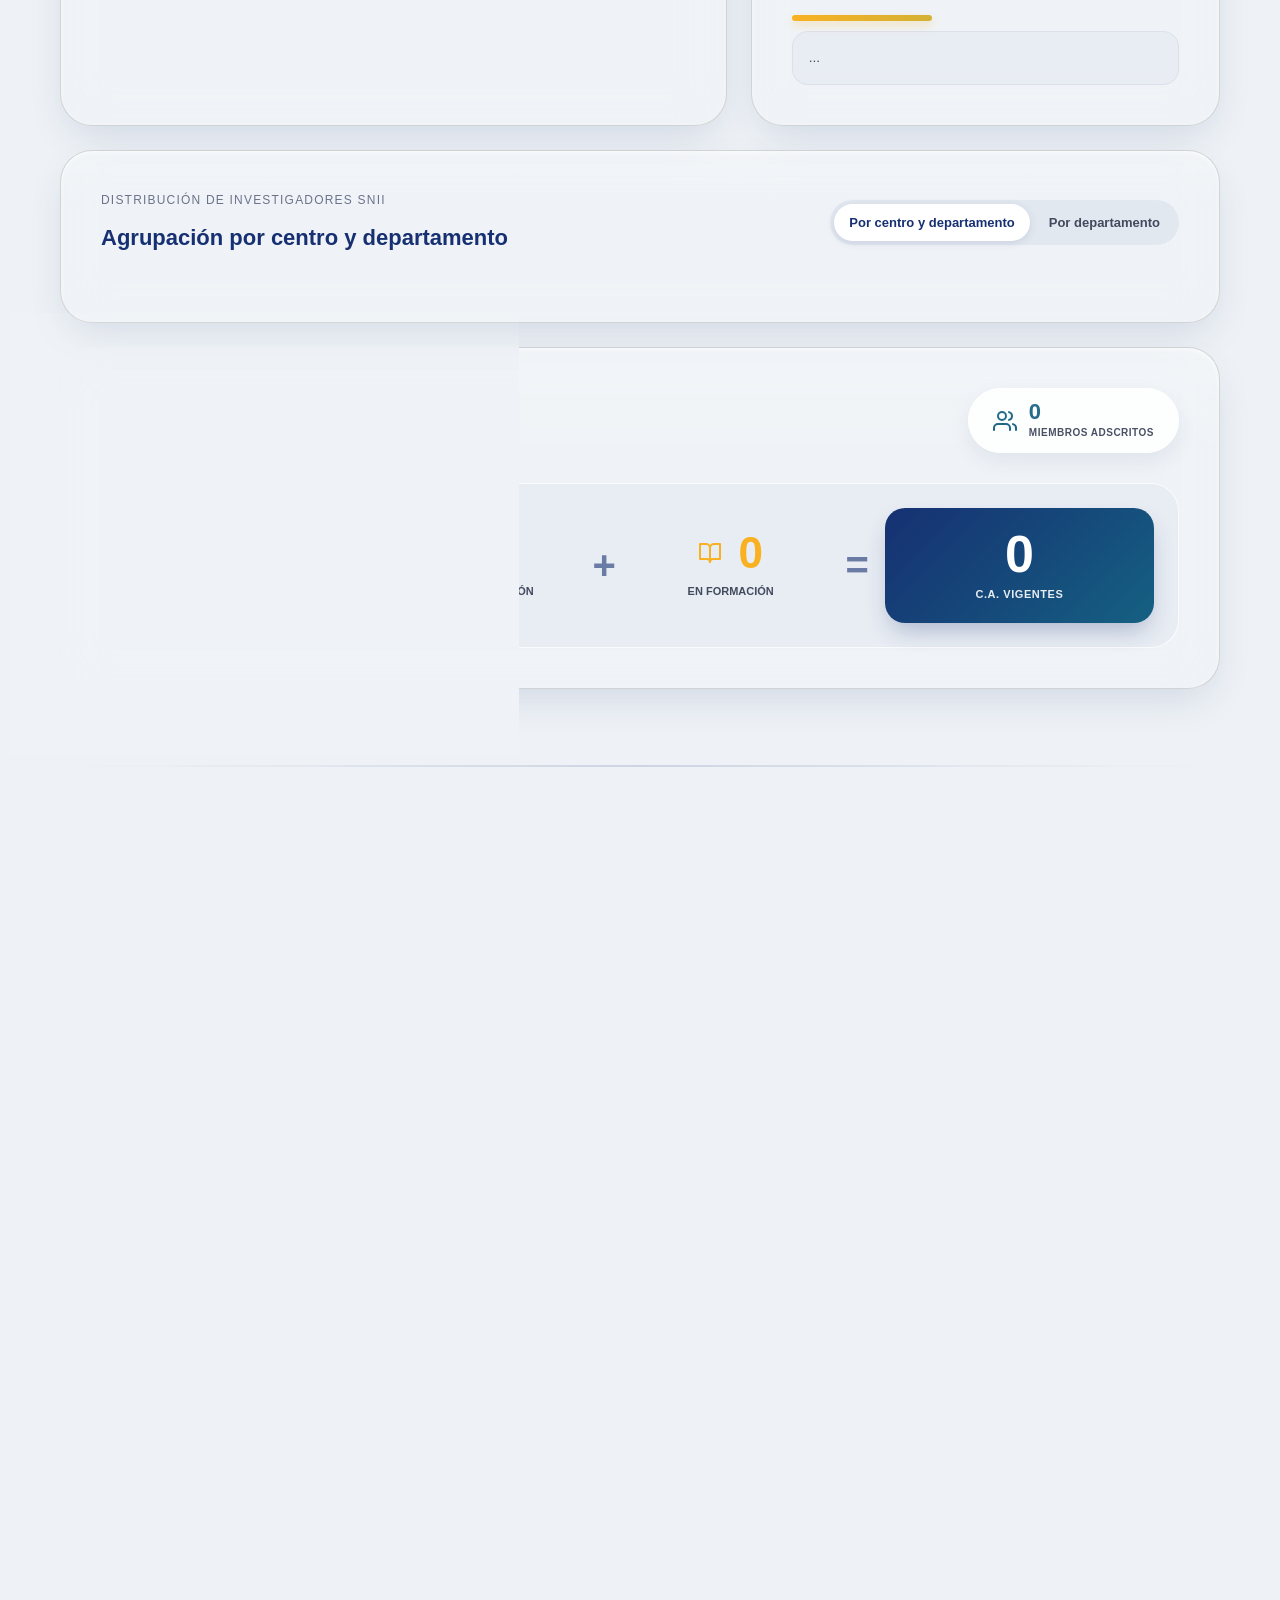
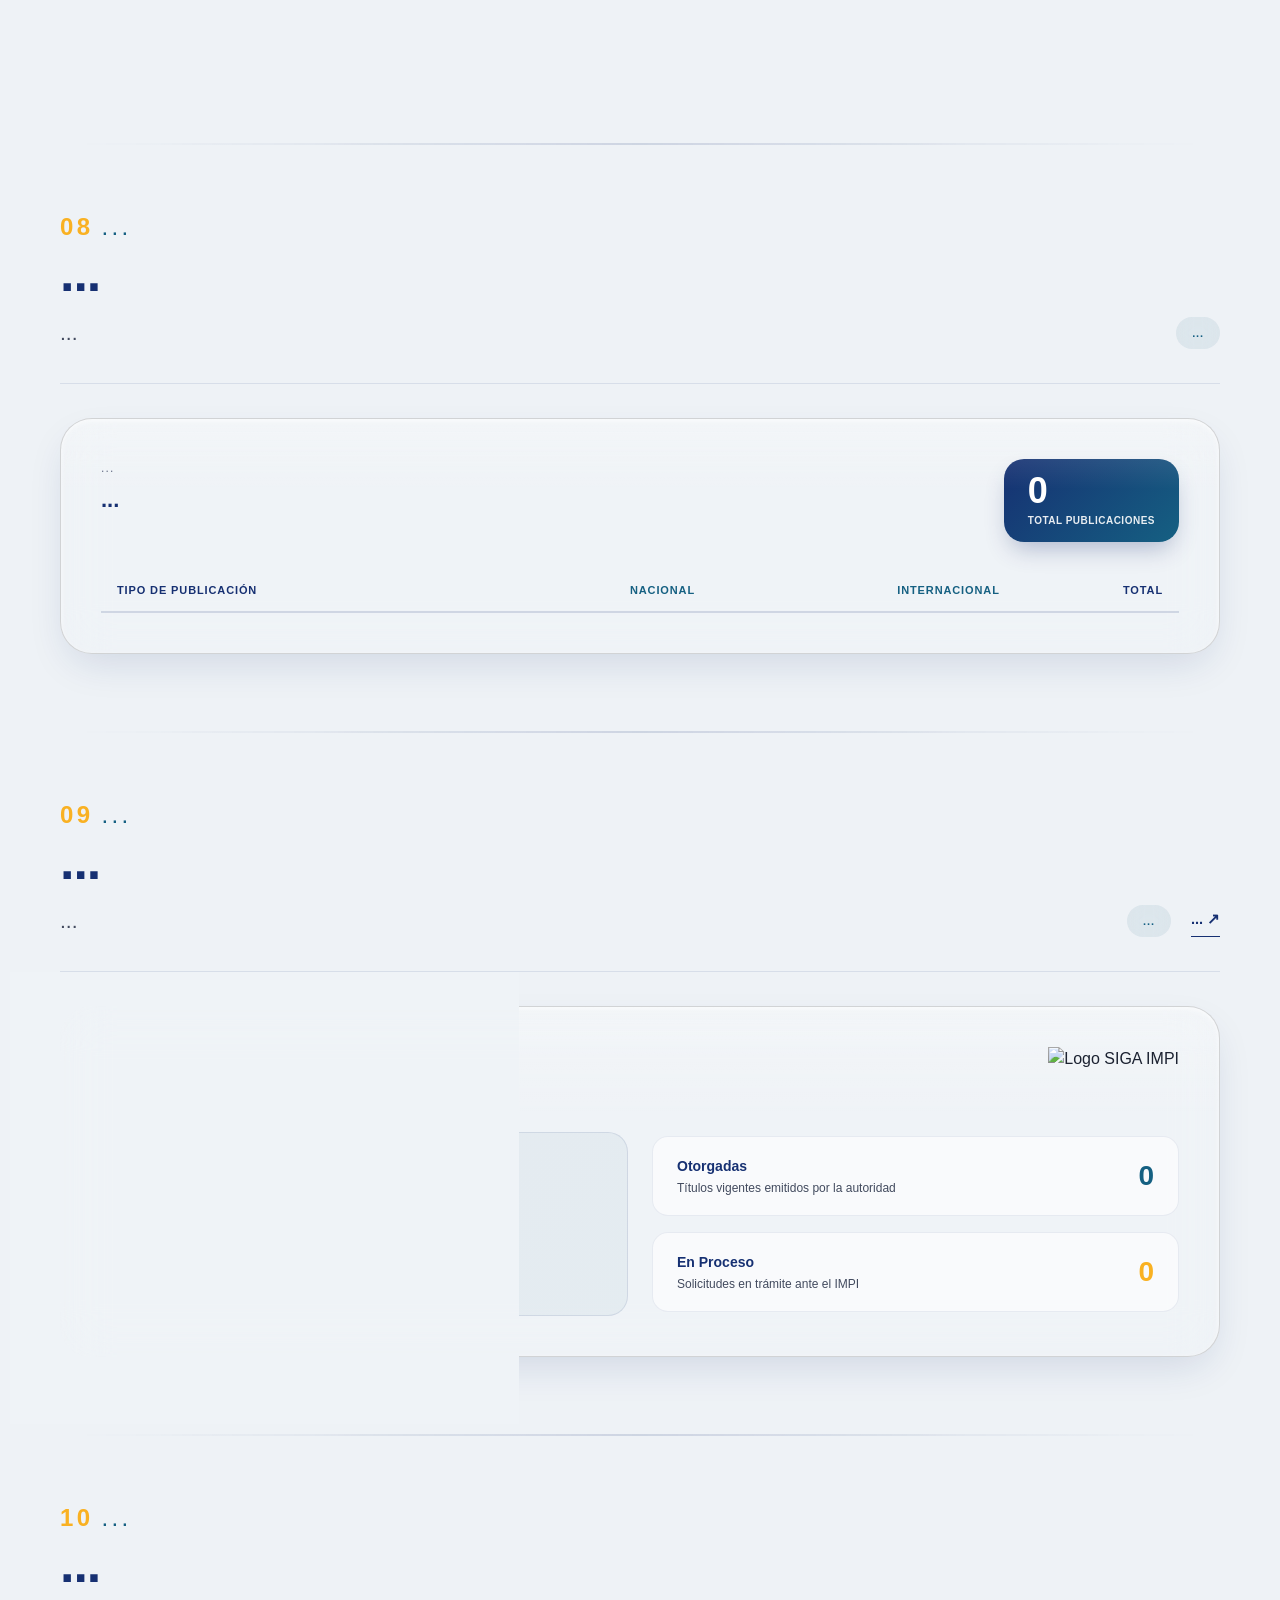
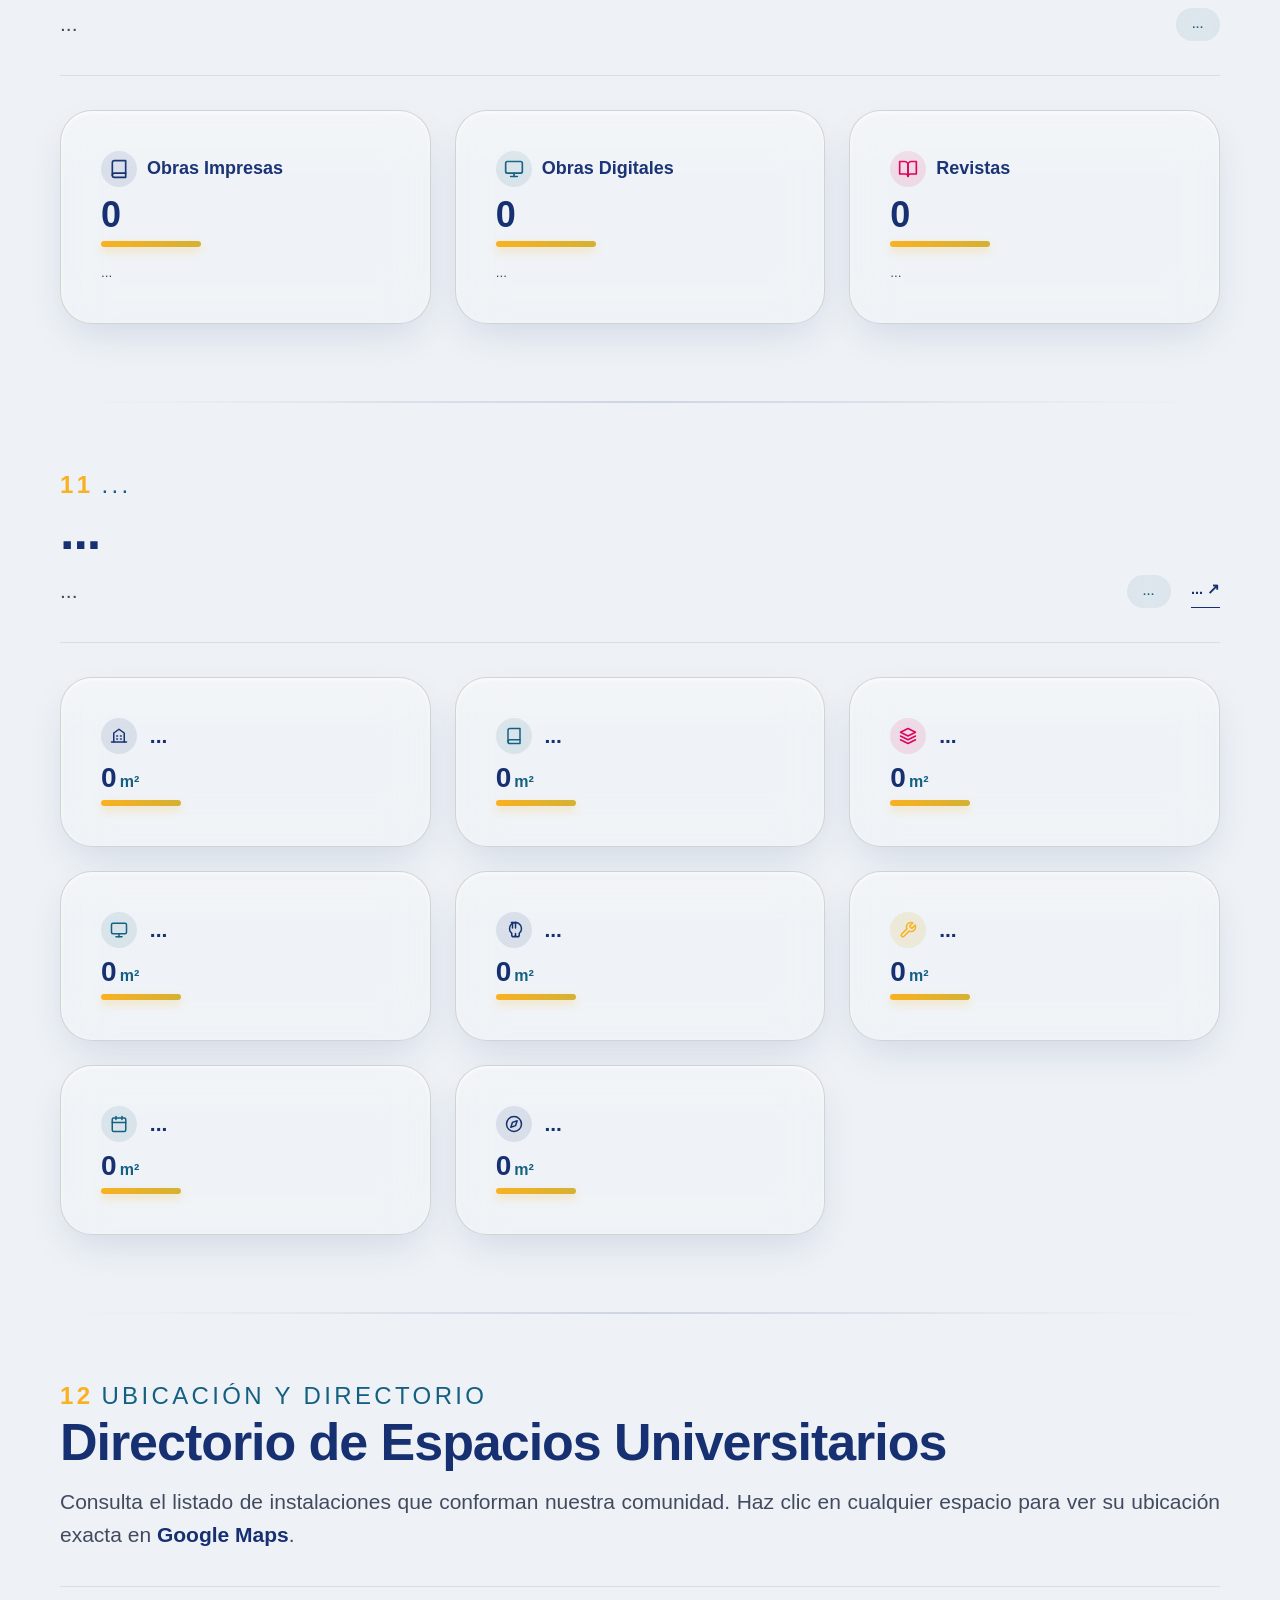
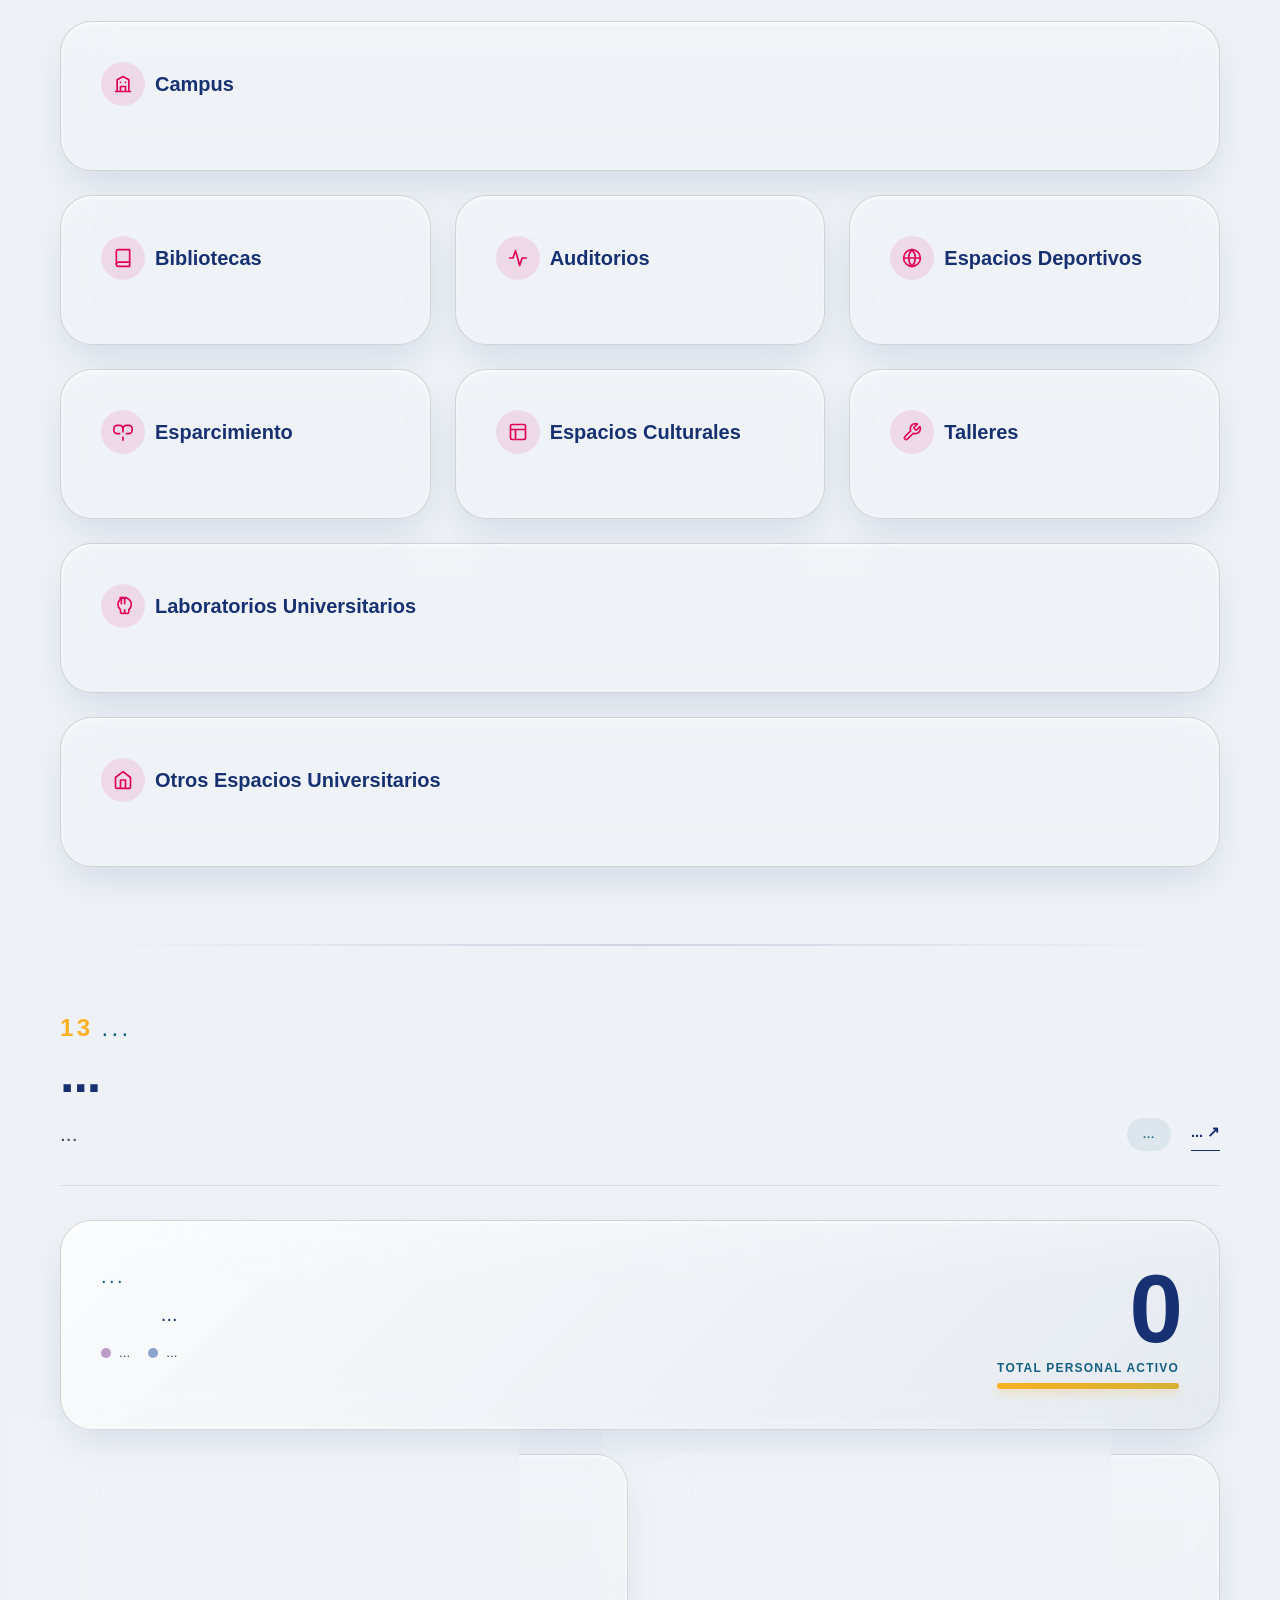
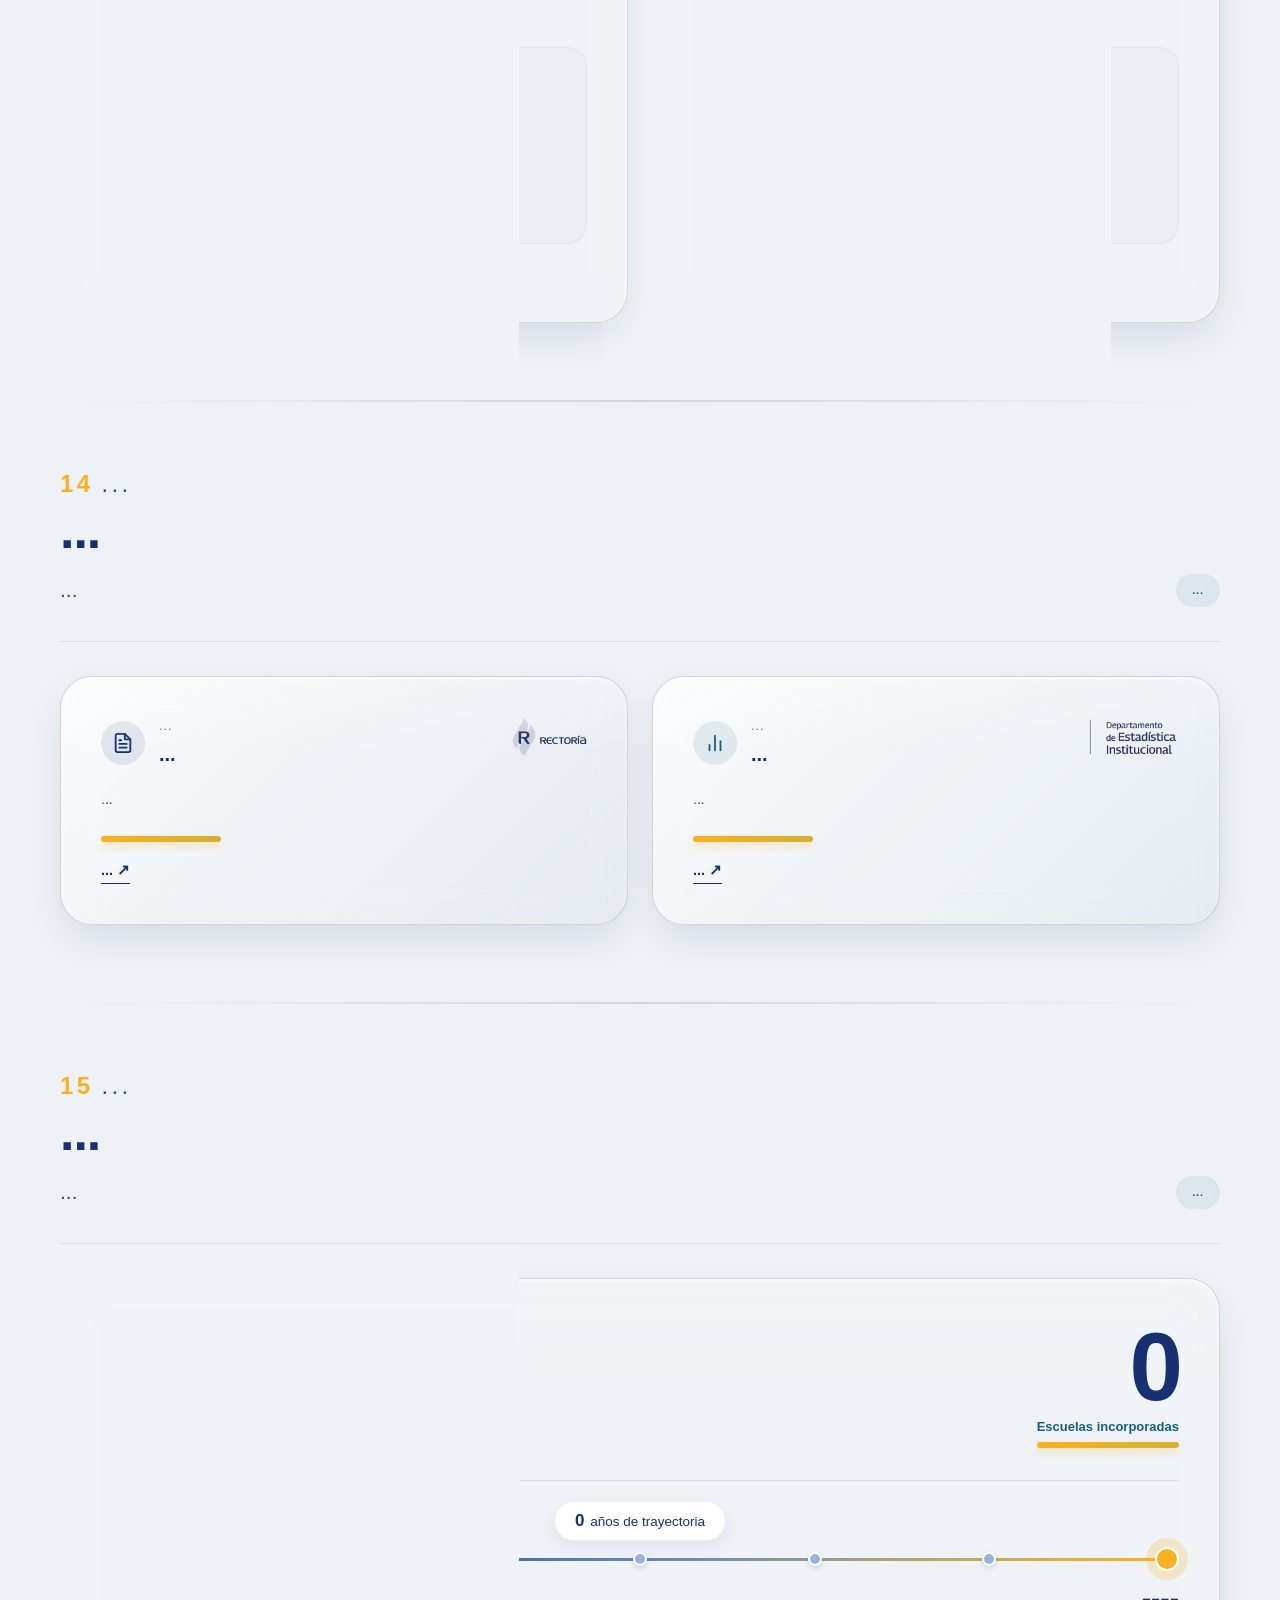
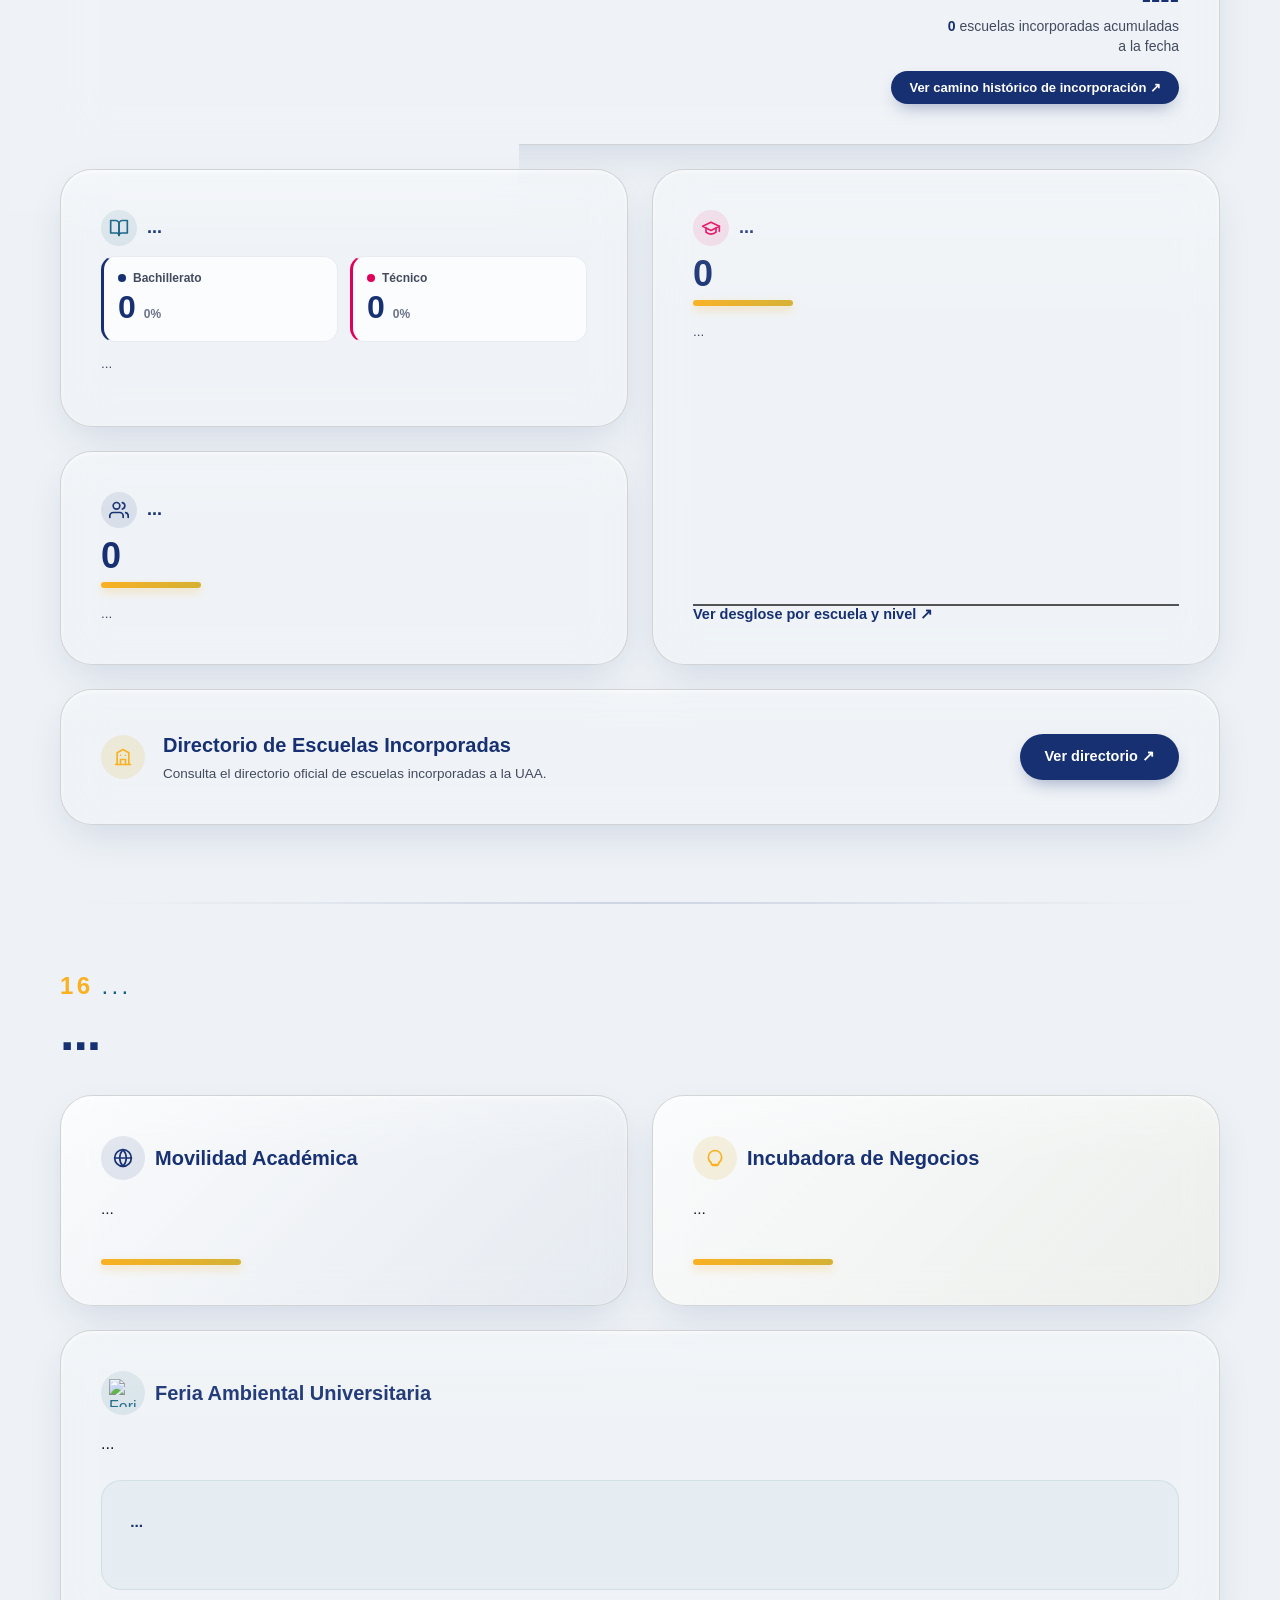
==== commit 9b9399d4: "modificaciones finales al bloque de escuelas incorporadas" ====
--- a/index.html
+++ b/index.html
@@ -1766,7 +1766,7 @@
 
       <!-- Columna izquierda apilada: Plan de estudios (2) + Profesores (3) -->
       <div class="b15-left-stack">
-        <!-- Escuelas con plan de estudios -->
+        <!-- Desglose de las Instituciones Incorporadas por Nivel -->
         <article class="card flex-col-between reveal">
           <div>
             <div class="flex-row-start">
@@ -1777,13 +1777,31 @@
                 </svg></div>
               <h3 class="card-title md" id="b15-t2-tag">...</h3>
             </div>
-            <div class="metric-md counter" id="b15-plan-num" data-target="0" style="font-size: 36px; margin-bottom: 8px;">0
-            </div>
-            <div class="hero-metric-bar-yellow" style="max-width: 100px; margin-bottom: 16px;"></div>
-            <p class="metric-subtext"><strong id="b15-plan-de">0 de 0</strong> escuelas incorporadas, es decir, el
-              <strong id="b15-plan-pct-txt">0%</strong> del total.</p>
-          </div>
-          <!-- Una figura por escuela: rellena = trabaja con plan de estudios -->
+            <div class="b15-niveles-resumen">
+              <div class="b15-nivel-kpi b15-nivel-kpi--bach">
+                <div class="b15-nivel-kpi-head">
+                  <span class="b15-nivel-kpi-dot" style="background: var(--uaa-navy);"></span>
+                  <span>Bachillerato</span>
+                </div>
+                <div class="b15-nivel-kpi-num-row">
+                  <span class="metric-md counter" id="b15-bach-num" data-target="0" style="font-size: 32px;">0</span>
+                  <span class="b15-nivel-kpi-pct" id="b15-bach-pct">0%</span>
+                </div>
+              </div>
+              <div class="b15-nivel-kpi b15-nivel-kpi--tec">
+                <div class="b15-nivel-kpi-head">
+                  <span class="b15-nivel-kpi-dot" style="background: var(--uaa-magenta);"></span>
+                  <span>Técnico</span>
+                </div>
+                <div class="b15-nivel-kpi-num-row">
+                  <span class="metric-md counter" id="b15-tec-num" data-target="0" style="font-size: 32px;">0</span>
+                  <span class="b15-nivel-kpi-pct" id="b15-tec-pct">0%</span>
+                </div>
+              </div>
+            </div>
+            <p class="metric-subtext" id="b15-t2-desc" style="margin-top: 12px;">...</p>
+          </div>
+          <!-- Una figura por institución: color por nivel (Bachillerato / Técnico) -->
           <div class="b15-schools" id="b15-schools" role="img" aria-label=""></div>
         </article>
 
--- a/assets/css/style.css
+++ b/assets/css/style.css
@@ -3642,6 +3642,63 @@
     color: var(--uaa-teal);
 }
 
+.b15-school--bachillerato {
+    color: var(--uaa-navy);
+}
+
+.b15-school--tecnico {
+    color: var(--uaa-magenta);
+}
+
+/* Tarjeta 2: KPIs por nivel (Bachillerato / Técnico) */
+.b15-niveles-resumen {
+    display: grid;
+    grid-template-columns: repeat(2, minmax(0, 1fr));
+    gap: 12px;
+    margin-top: 6px;
+}
+
+.b15-nivel-kpi {
+    padding: 12px 14px;
+    border-radius: 14px;
+    background: rgba(255, 255, 255, 0.72);
+    border: 1px solid rgba(22, 48, 114, 0.08);
+    border-left: 3px solid var(--uaa-navy);
+}
+
+.b15-nivel-kpi--tec {
+    border-left-color: var(--uaa-magenta);
+}
+
+.b15-nivel-kpi-head {
+    display: flex;
+    align-items: center;
+    gap: 7px;
+    font-size: 12px;
+    font-weight: 700;
+    color: var(--text-secondary);
+    margin-bottom: 4px;
+}
+
+.b15-nivel-kpi-dot {
+    width: 8px;
+    height: 8px;
+    border-radius: 50%;
+    flex-shrink: 0;
+}
+
+.b15-nivel-kpi-num-row {
+    display: flex;
+    align-items: baseline;
+    gap: 8px;
+}
+
+.b15-nivel-kpi-pct {
+    font-size: 12px;
+    font-weight: 700;
+    color: var(--text-muted);
+}
+
 .b15-schools.is-visible .b15-school {
     opacity: 1;
     transform: none;
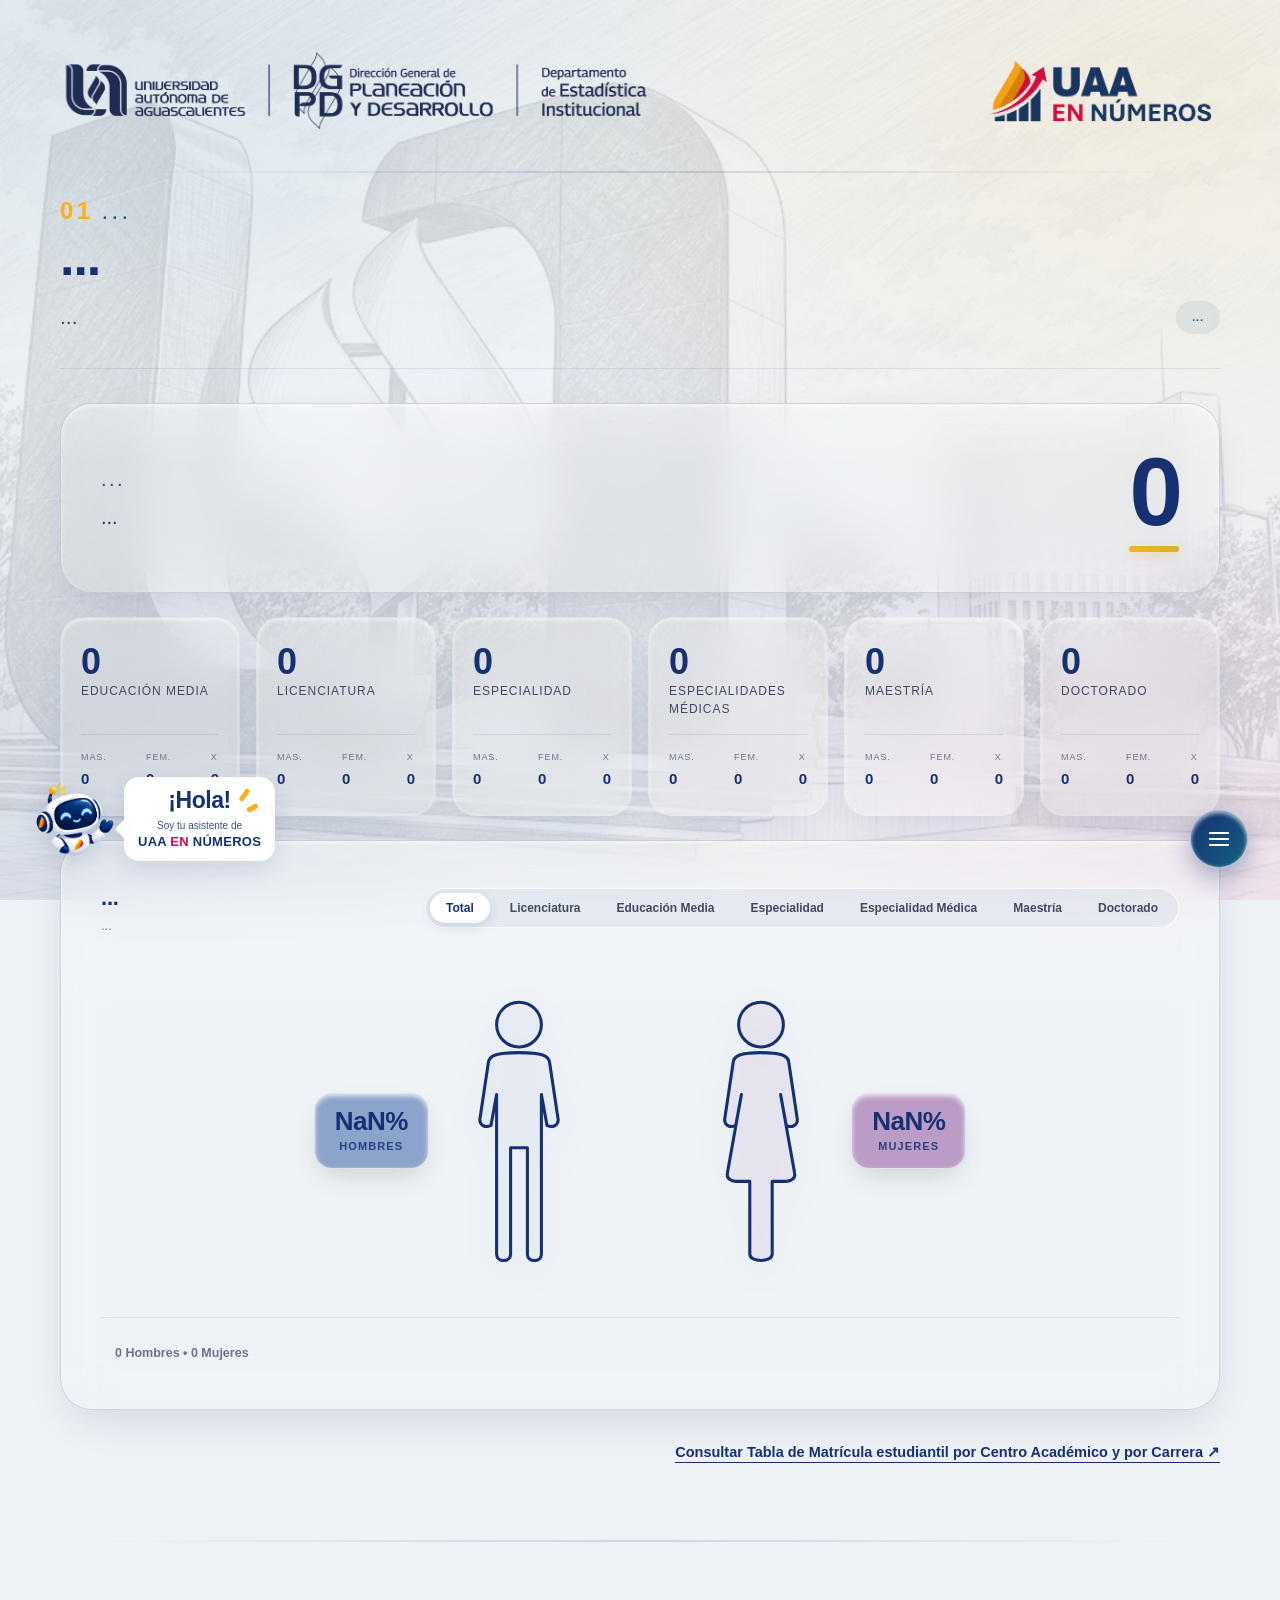
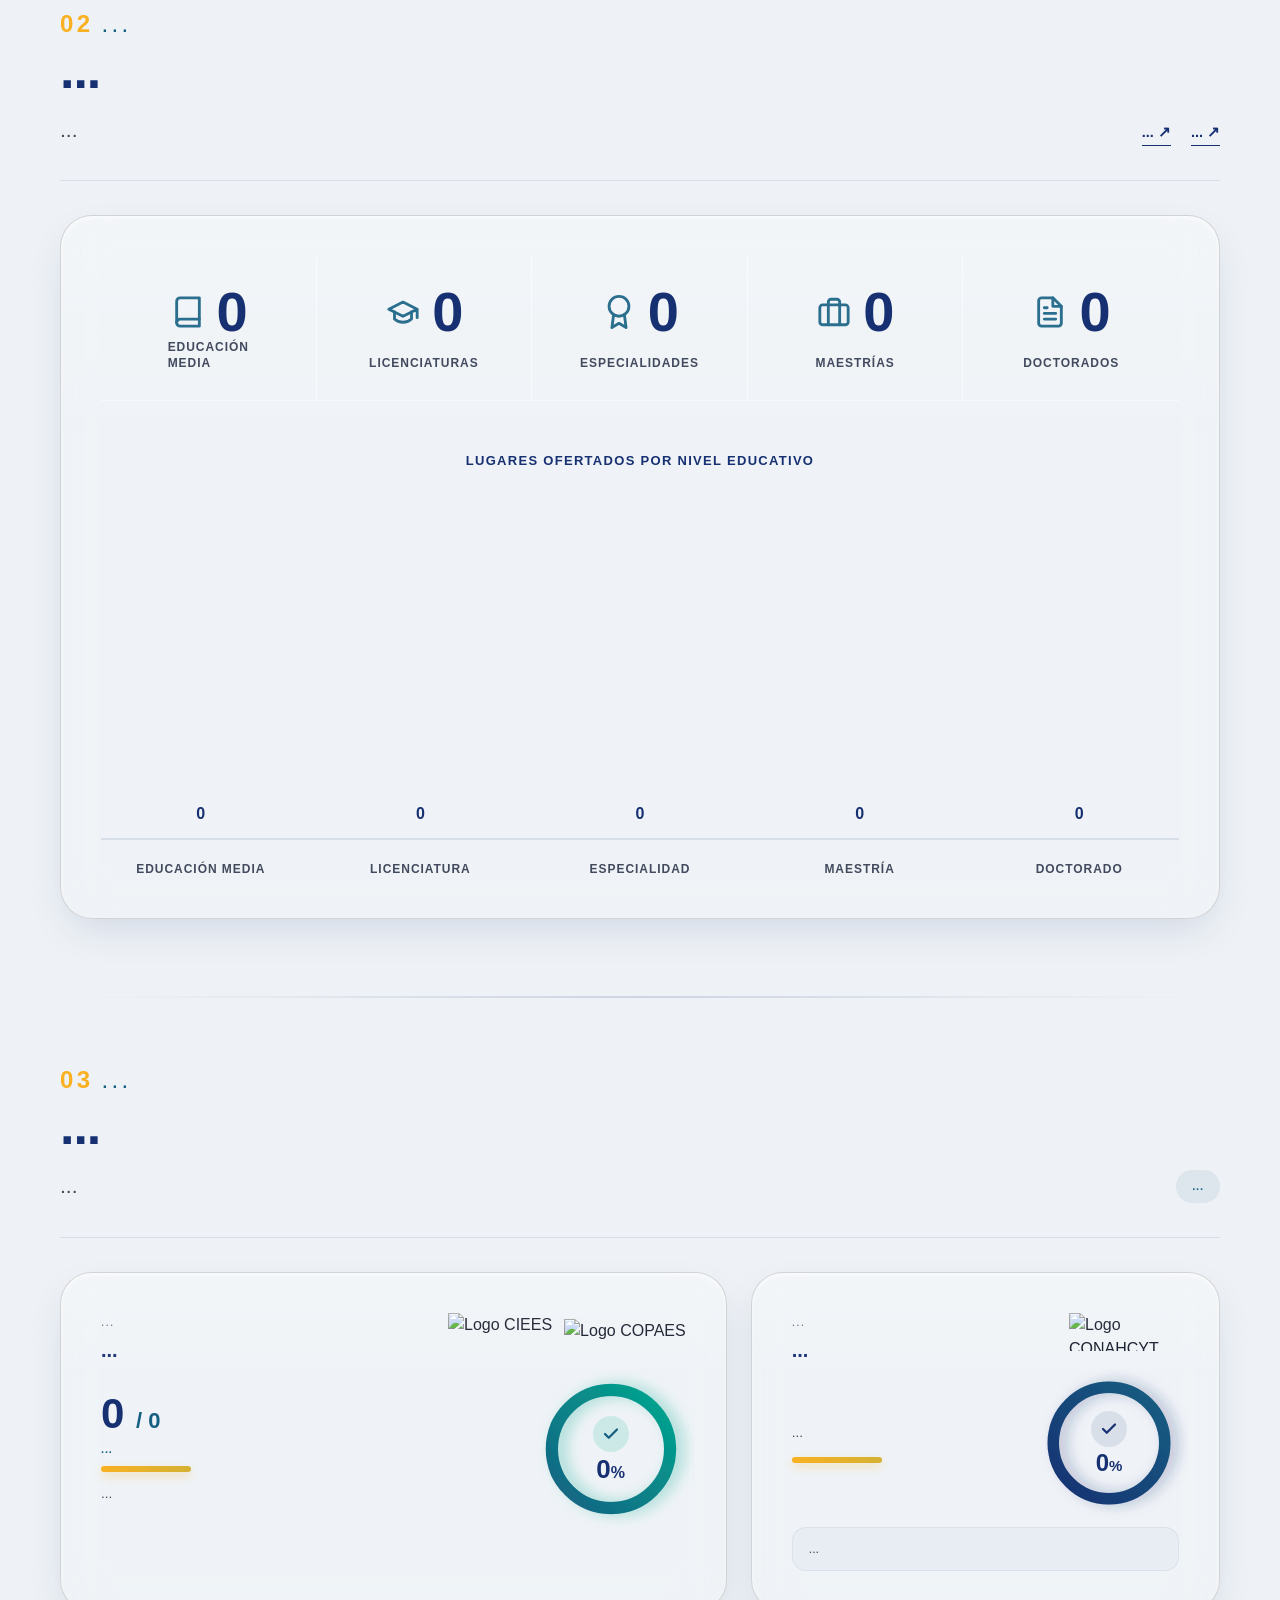
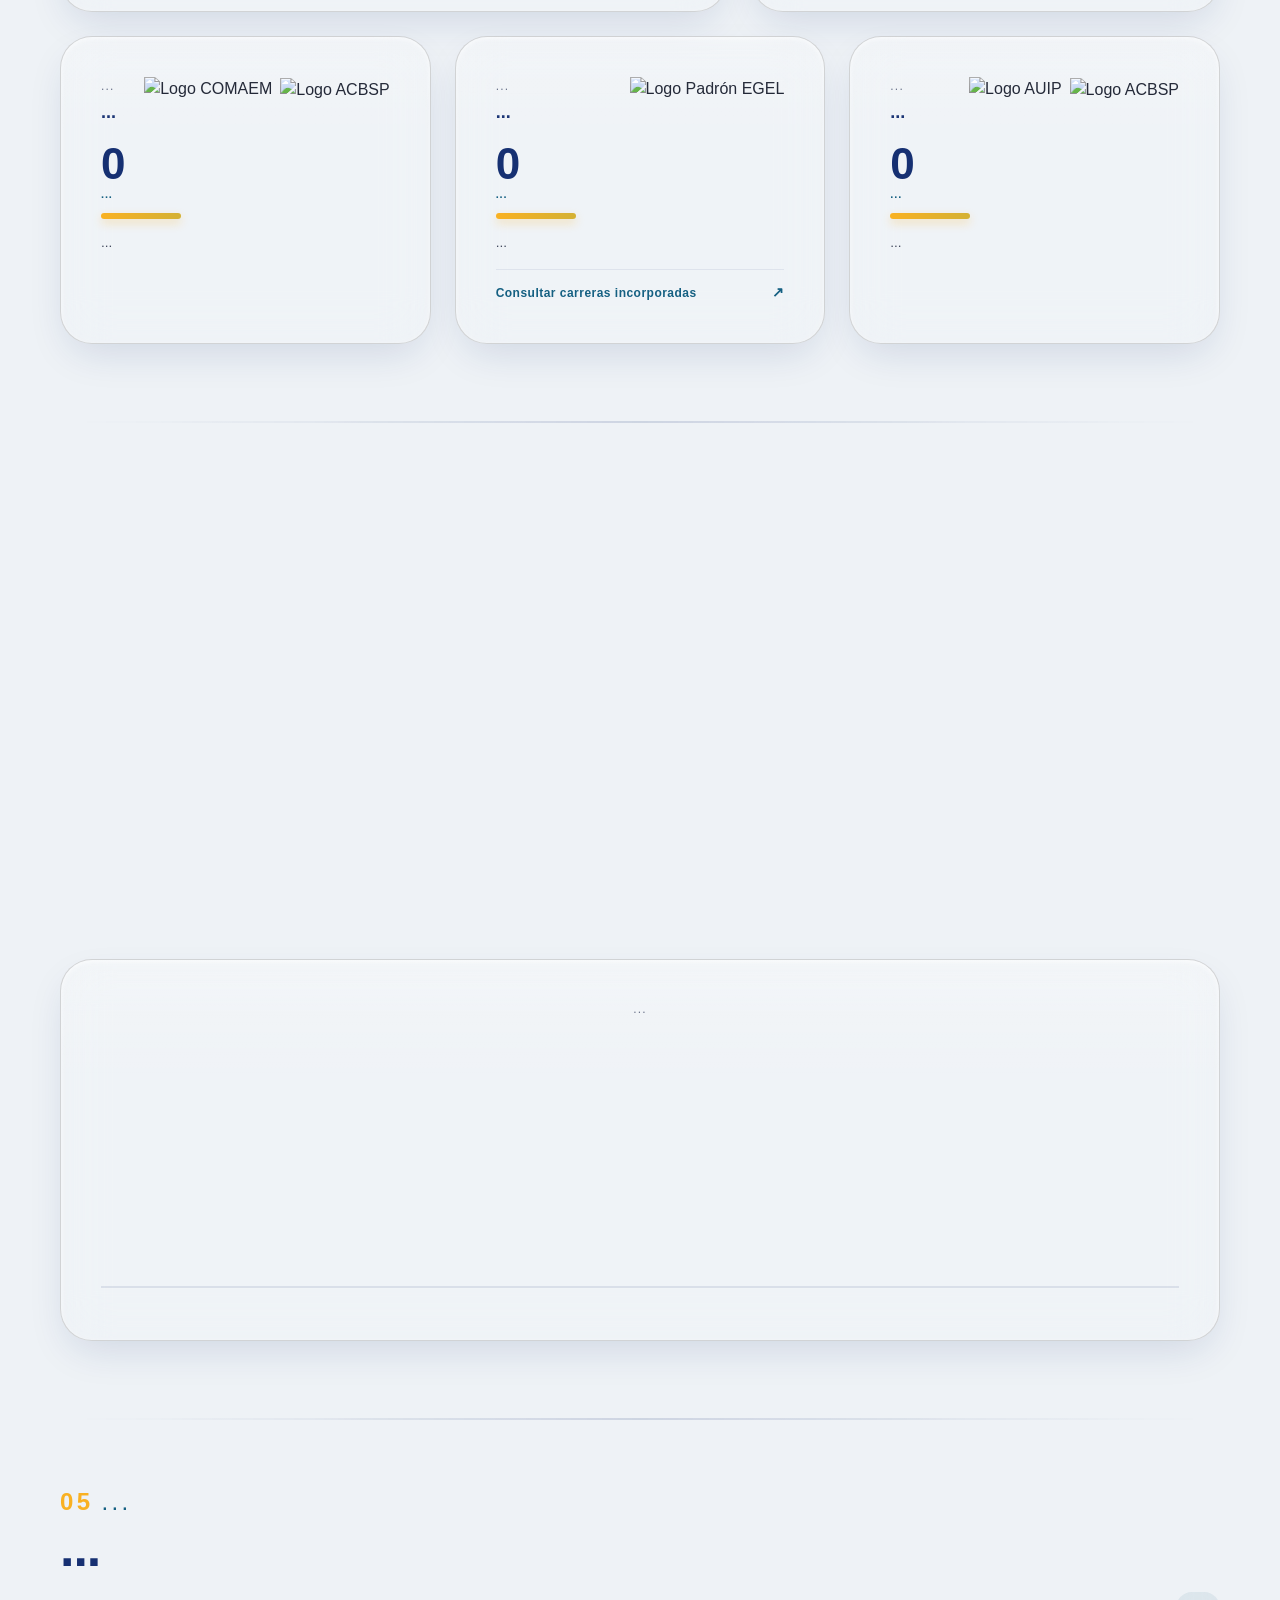
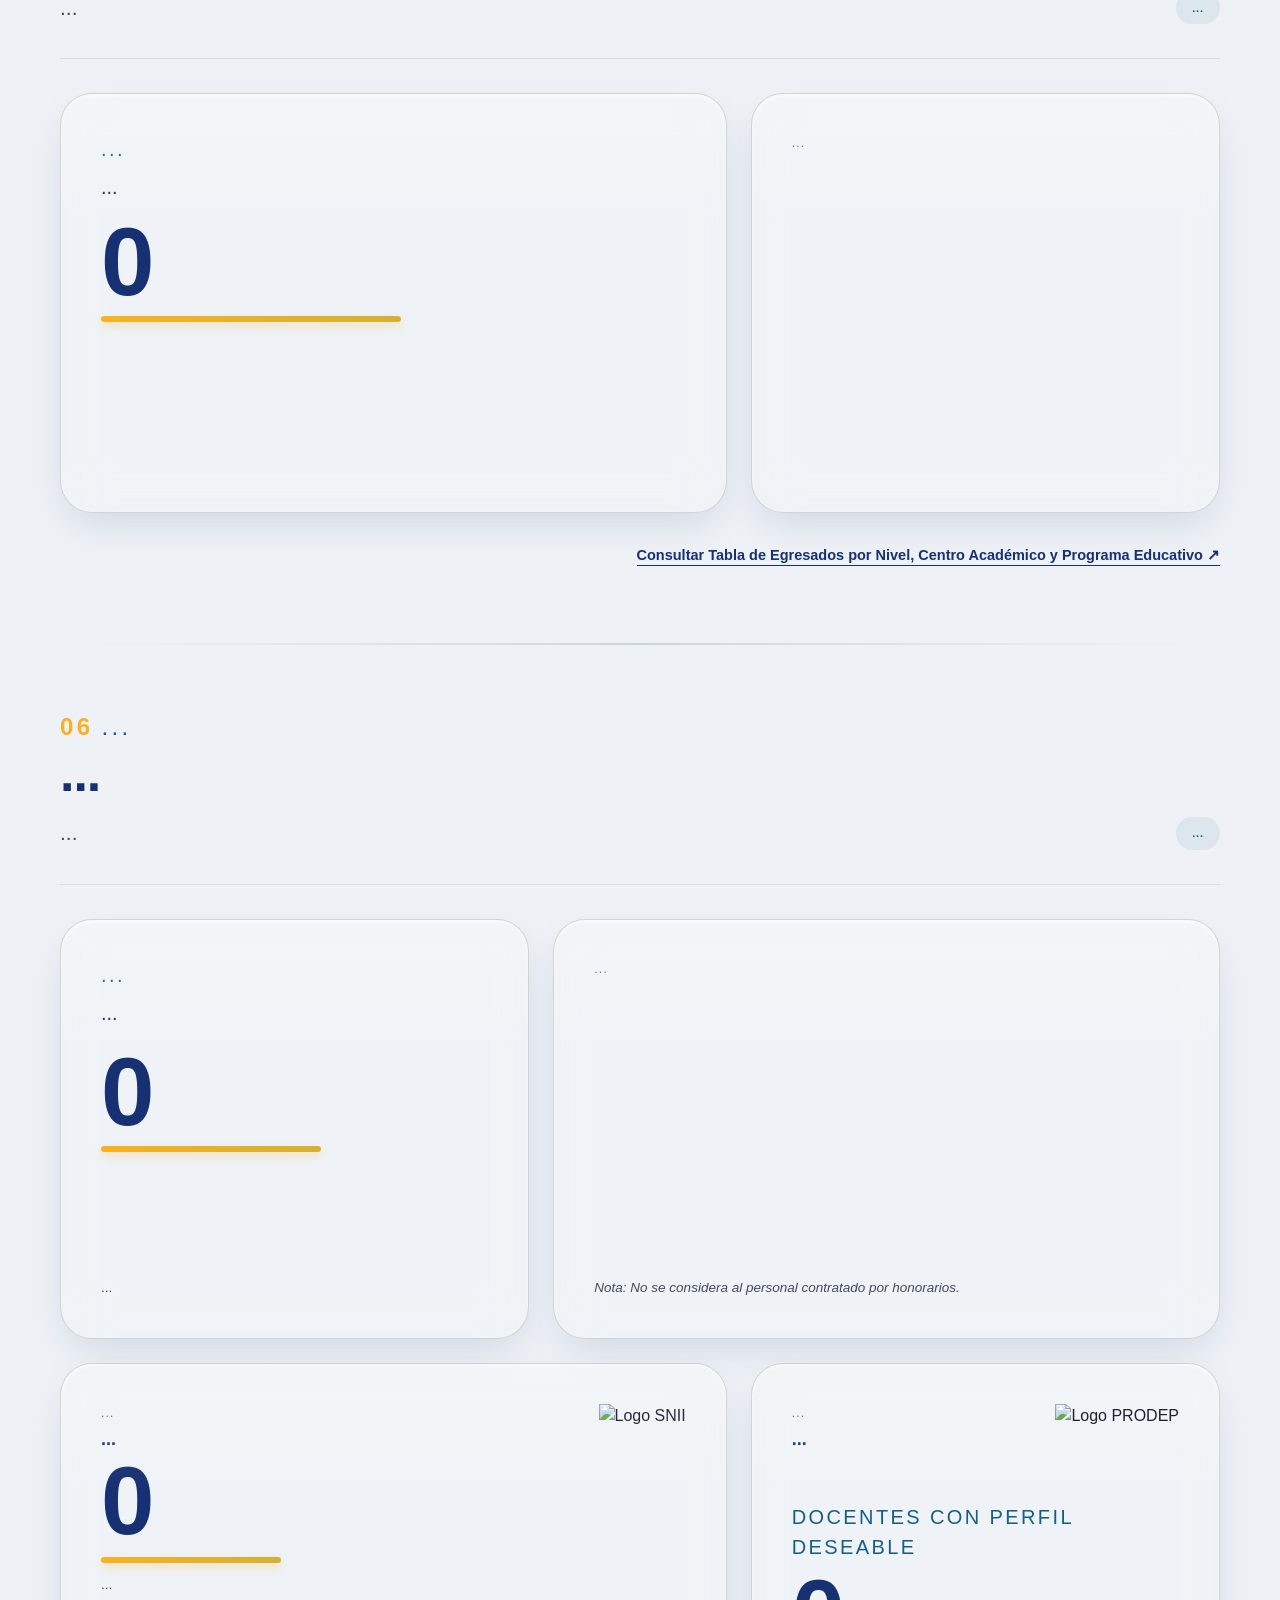
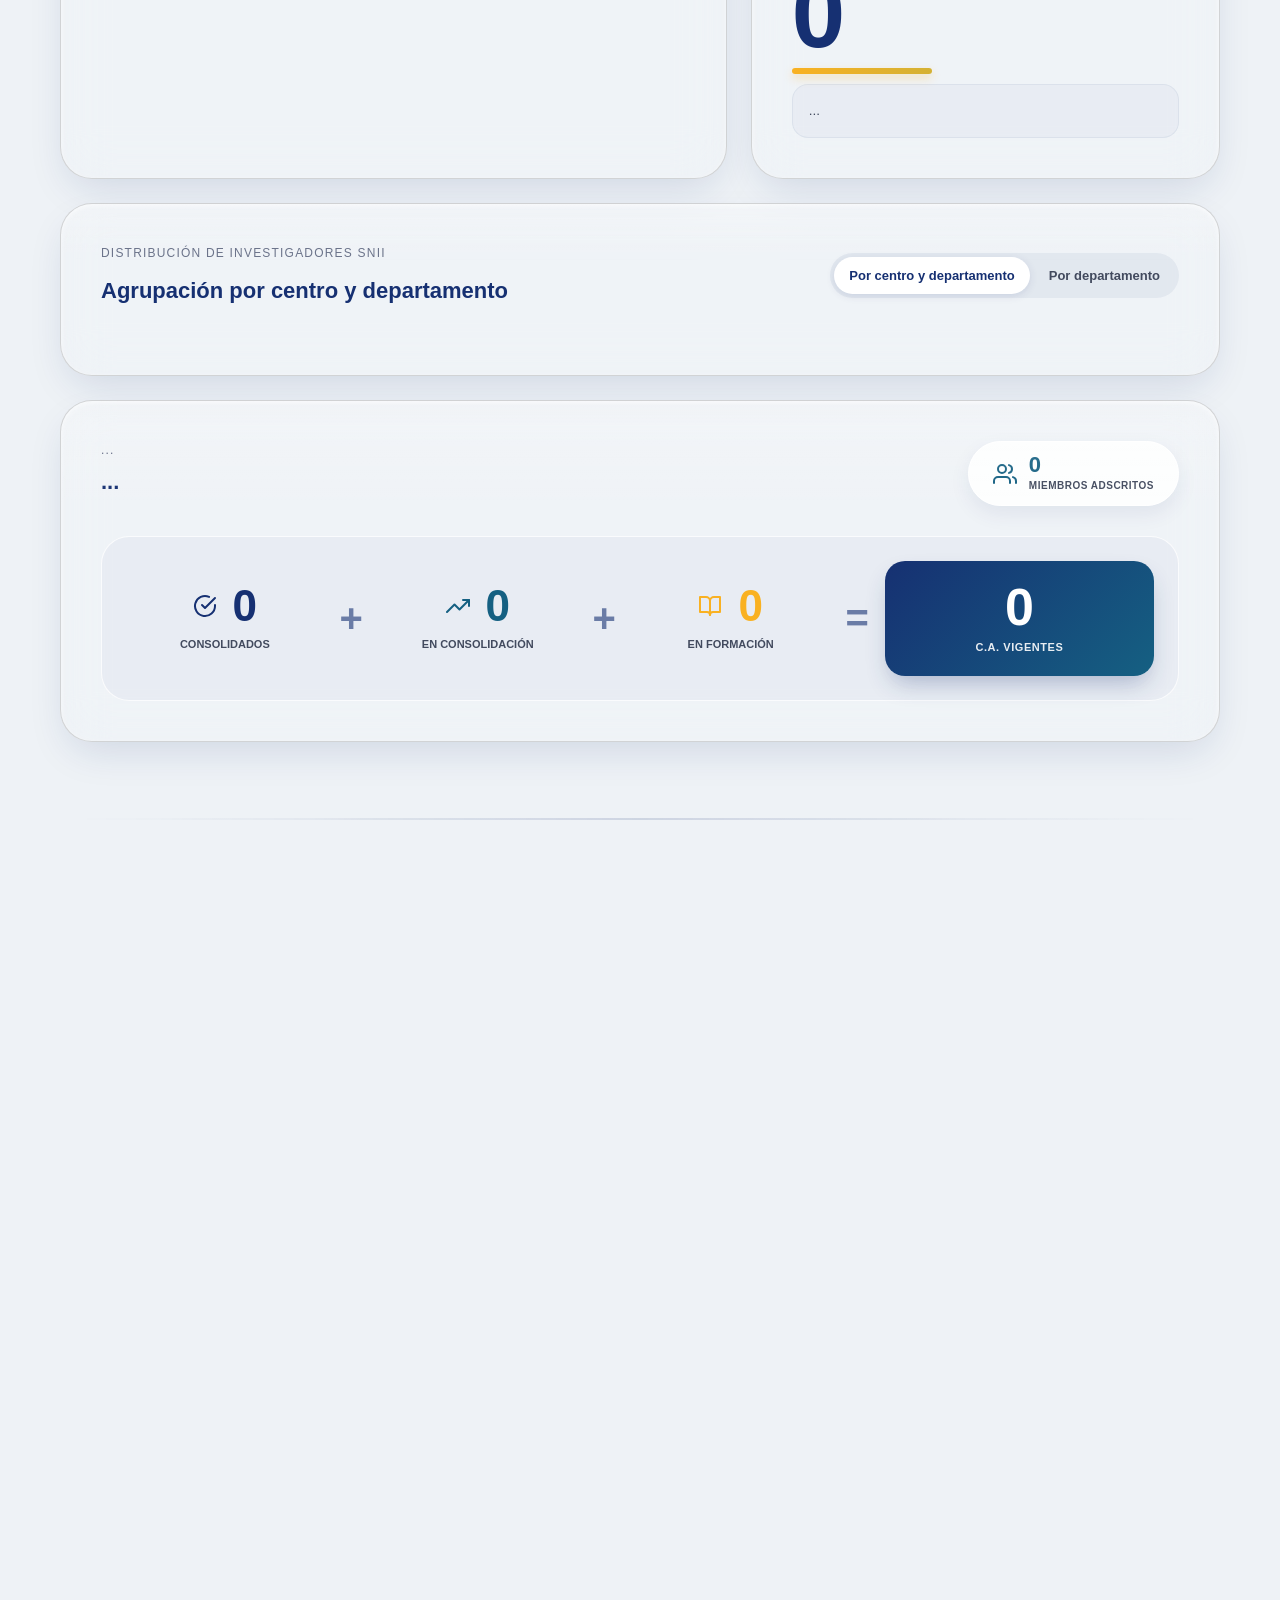
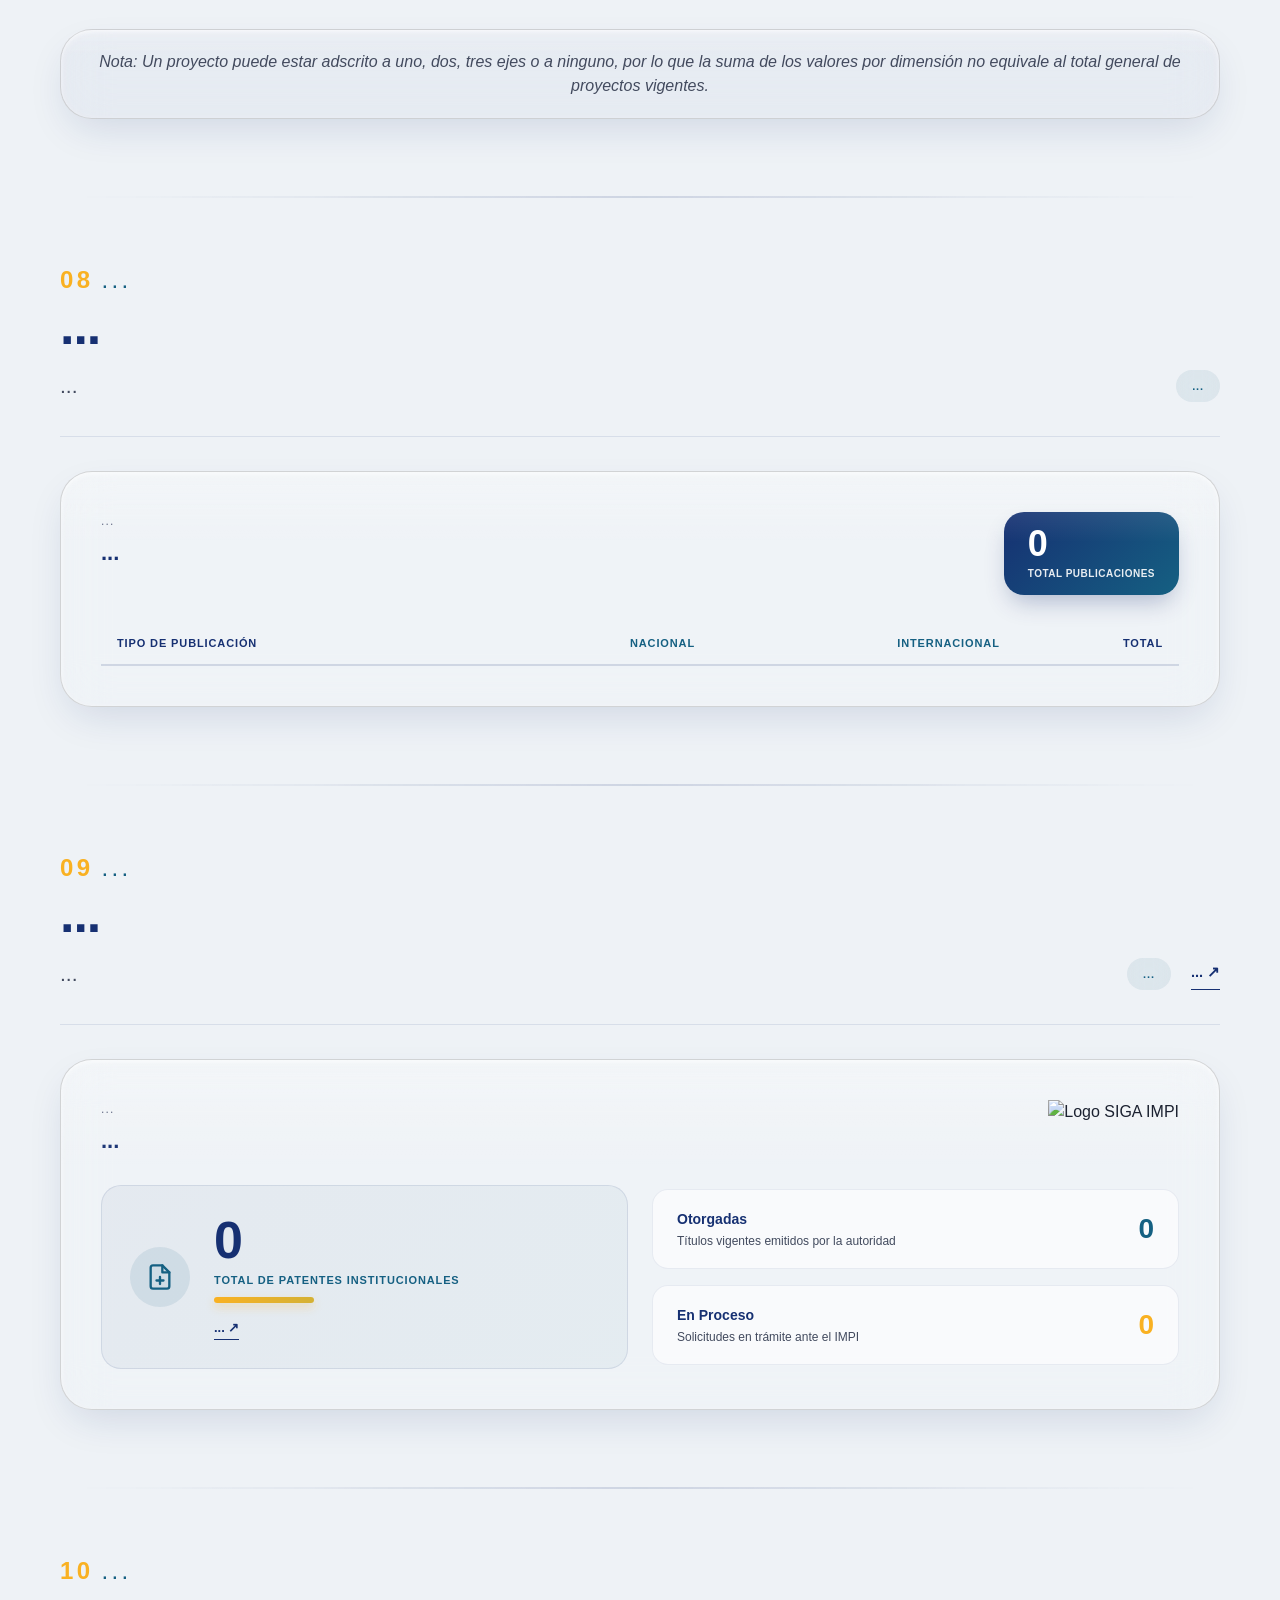
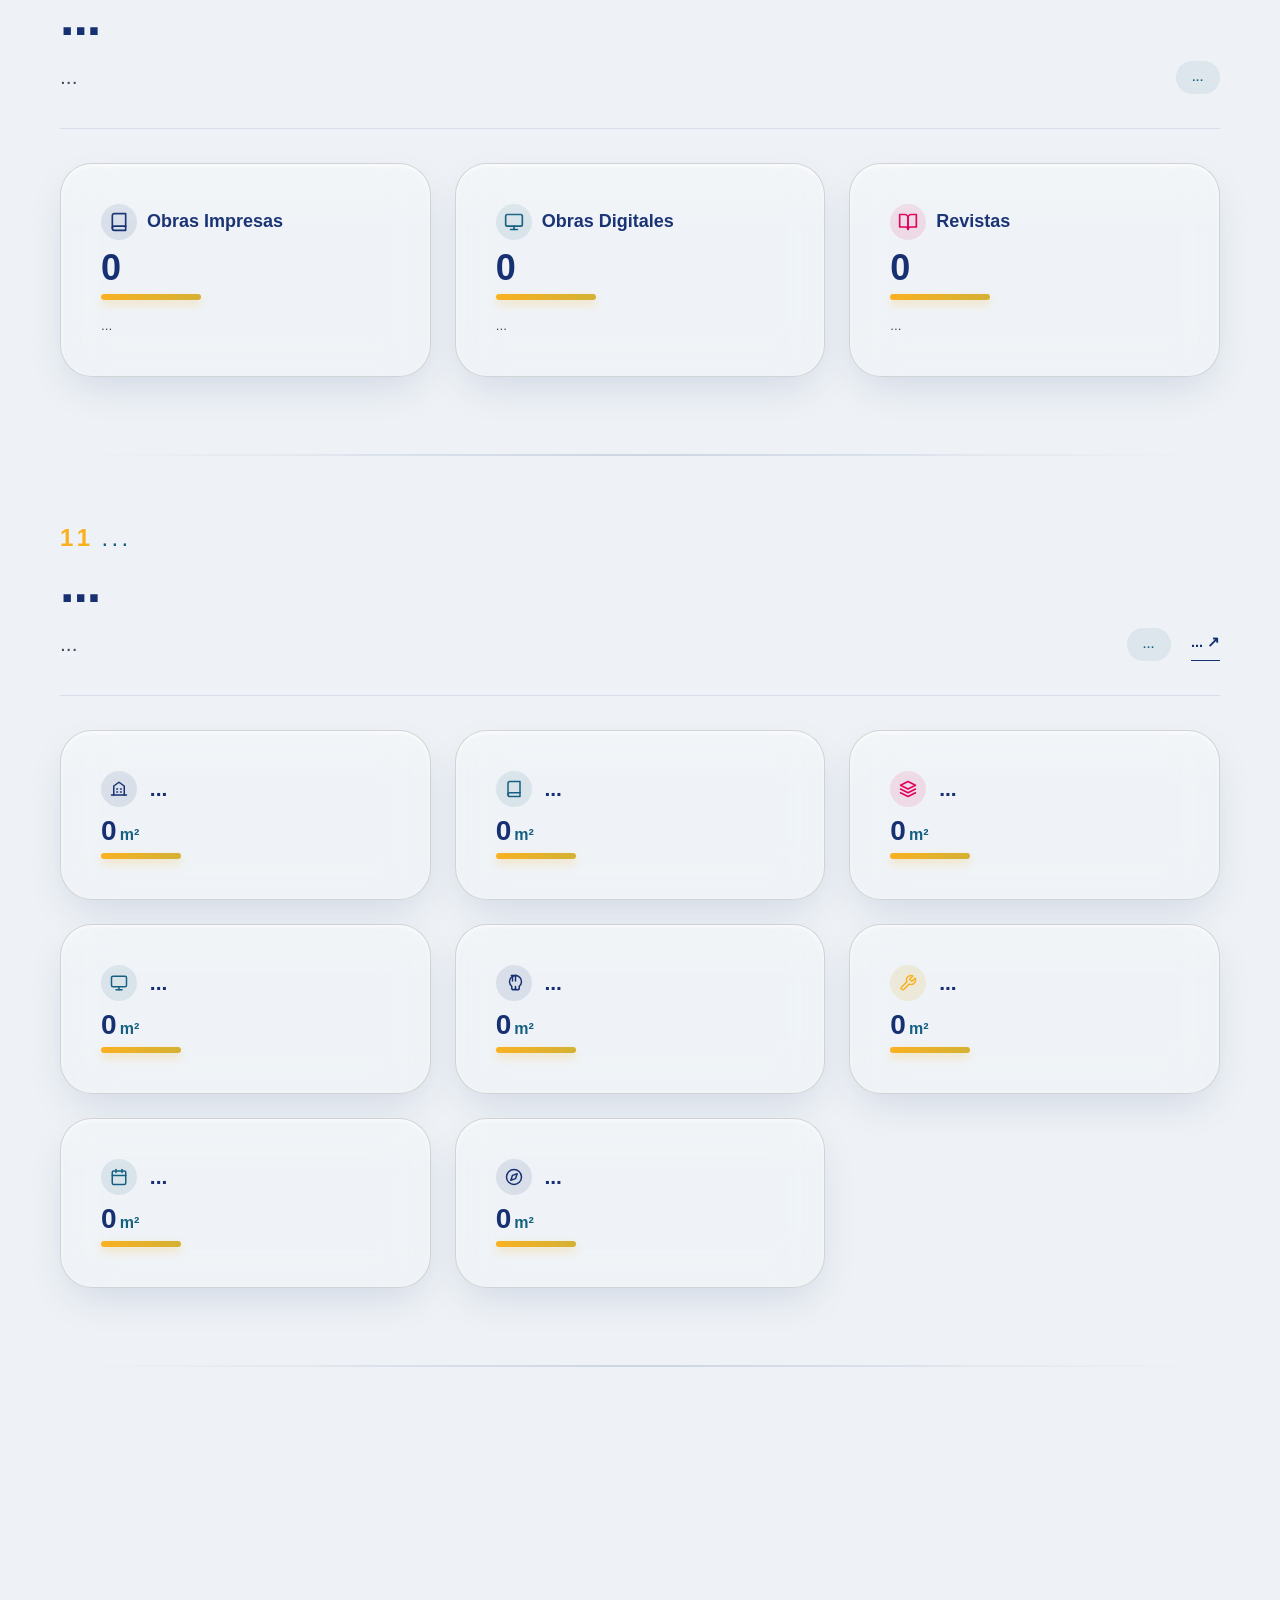
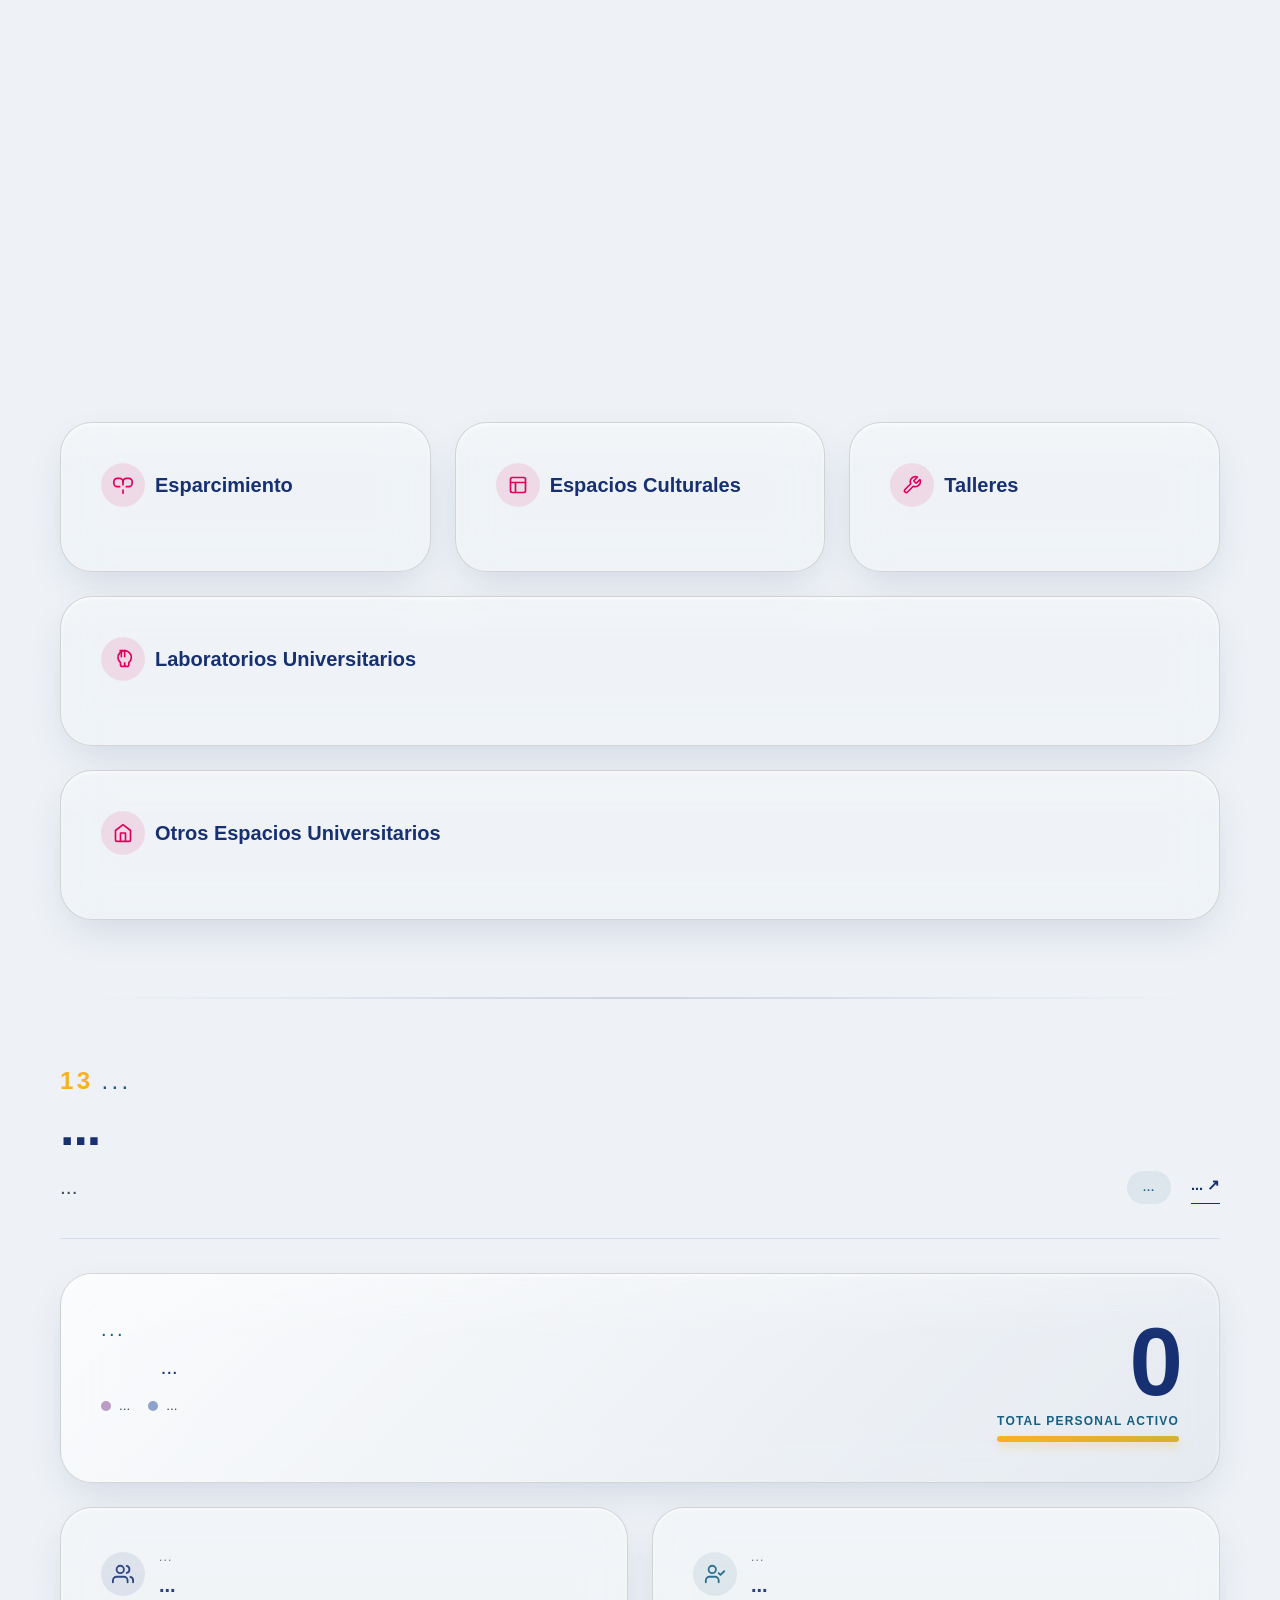
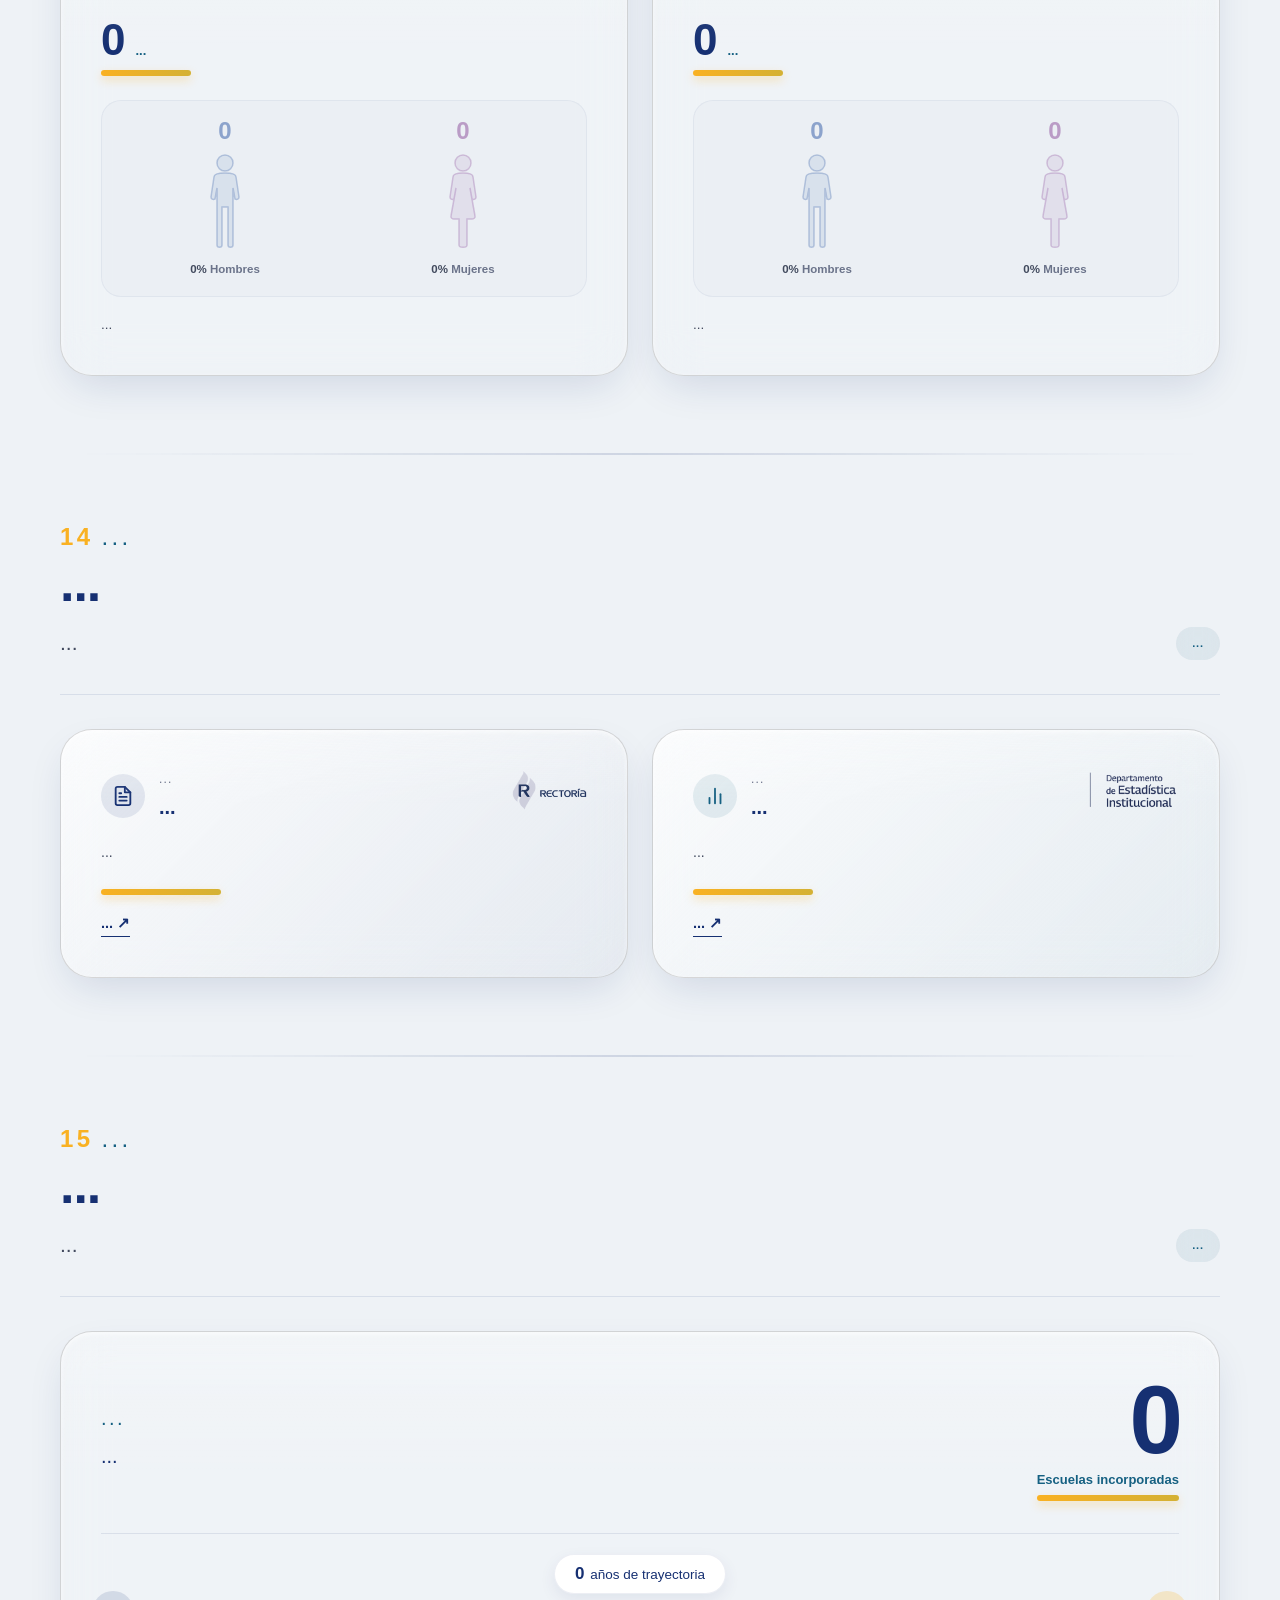
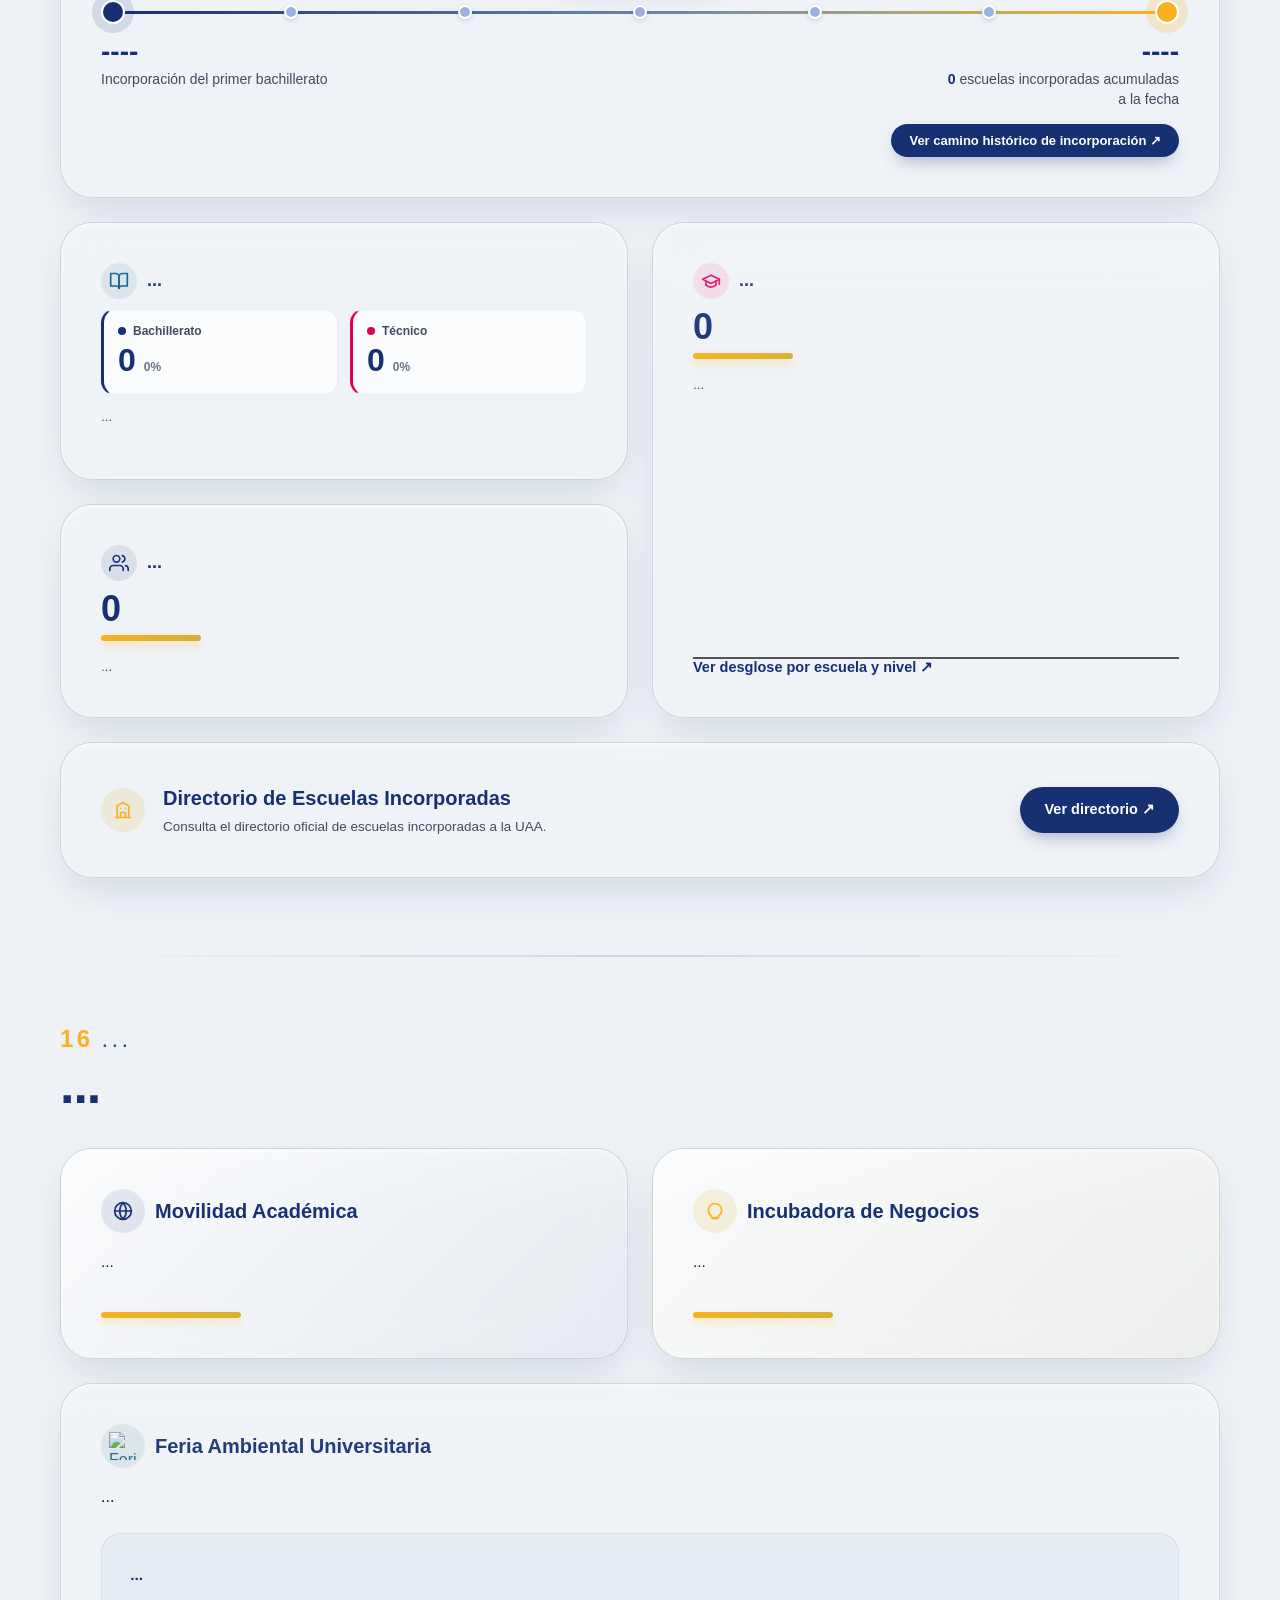
==== commit 5543e3fb: "Se agrega detalle de egresados a nivel programa educativo" ====
--- a/index.html
+++ b/index.html
@@ -663,6 +663,12 @@
         </div>
         <p id="b5-footnote" class="chart-footnote" hidden></p>
       </article>
+
+      <div class="matricula-action-wrapper reveal">
+        <button id="open-modal-egresados" type="button" class="block-action-link" style="background:none; border-top:none; border-left:none; border-right:none;">
+          Consultar Tabla de Egresados por Nivel, Centro Académico y Programa Educativo &#8599;
+        </button>
+      </div>
     </section>
 
     <!-- BLOQUE 06 -->
@@ -2102,6 +2108,7 @@
             <tbody>
               <!-- La tabla inicia vacía; JavaScript inyectará las filas aquí -->
             </tbody>
+            <tfoot></tfoot>
           </table>
         </div>
       </div>
@@ -2109,6 +2116,47 @@
     <img
       src="assets/img/indicacion-desplegar-carreras.png"
       alt="Da clic sobre el centro para desplegar el detalle por carrera"
+      class="matricula-modal-hint"
+    >
+  </div>
+
+  <!-- MODAL DESGLOSE EGRESADOS POR CARRERA (BLOQUE 05) -->
+  <div class="glass-modal-overlay" id="modalEgresados">
+    <div class="glass-modal">
+      <div class="modal-header">
+        <h2 class="modal-title">Tabla de Egresados por Nivel, Centro Académico y Programa Educativo</h2>
+        <button id="close-modal-egresados" class="close-btn" type="button" aria-label="Cerrar">&times;</button>
+      </div>
+      <div class="egresados-modal-toolbar">
+        <input
+          type="search"
+          id="b5-modal-search"
+          class="egresados-modal-search"
+          placeholder="Buscar programa educativo (carrera), centro o nivel..."
+          aria-label="Buscar programa educativo, centro o nivel"
+        >
+        <span id="b5-modal-count" class="egresados-modal-count"></span>
+      </div>
+      <div class="matricula-modal-layout">
+        <div class="modal-body matricula-table-scroll">
+          <table class="glass-table" id="tablaEgresados">
+            <thead>
+              <tr>
+                <th>NIVEL, CENTRO ACADÉMICO Y PROGRAMA EDUCATIVO</th>
+                <th class="text-right">TOTAL</th>
+              </tr>
+            </thead>
+            <tbody>
+              <!-- La tabla inicia vacía; JavaScript inyectará las filas aquí -->
+            </tbody>
+            <tfoot></tfoot>
+          </table>
+        </div>
+      </div>
+    </div>
+    <img
+      src="assets/img/indicacion-desplegar-carreras.png"
+      alt="Da clic sobre el centro para desplegar el detalle por programa educativo"
       class="matricula-modal-hint"
     >
   </div>
--- a/assets/css/style.css
+++ b/assets/css/style.css
@@ -2105,7 +2105,8 @@
 }
 
 /* Reserva el espacio inferior izquierdo del asistente sin modificar el chatbot. */
-#modalCentros.glass-modal-overlay {
+#modalCentros.glass-modal-overlay,
+#modalEgresados.glass-modal-overlay {
     display: grid;
     grid-template-columns: 1fr minmax(0, 960px) 1fr;
     align-items: center;
@@ -2113,7 +2114,8 @@
     box-sizing: border-box;
 }
 
-#modalCentros .glass-modal {
+#modalCentros .glass-modal,
+#modalEgresados .glass-modal {
     grid-column: 2;
     width: 100%;
     max-width: 960px;
@@ -2194,7 +2196,8 @@
 }
 
 @media (max-width: 1000px) {
-    #modalCentros.glass-modal-overlay {
+    #modalCentros.glass-modal-overlay,
+    #modalEgresados.glass-modal-overlay {
         display: flex;
         justify-content: center;
         align-items: flex-start;
@@ -2205,7 +2208,8 @@
         display: none;
     }
 
-    #modalCentros .glass-modal {
+    #modalCentros .glass-modal,
+    #modalEgresados .glass-modal {
         max-height: 76vh;
     }
 
@@ -2213,6 +2217,100 @@
         width: 100%;
         max-height: calc(76vh - 90px);
     }
+}
+
+.egresados-modal-toolbar {
+    display: flex;
+    flex-wrap: wrap;
+    align-items: center;
+    justify-content: space-between;
+    gap: 12px;
+    padding: 12px clamp(16px, 3vw, 32px);
+    background: rgba(255, 255, 255, 0.48);
+    border-bottom: 1px solid rgba(22, 48, 114, 0.08);
+}
+
+.egresados-modal-search {
+    flex: 1 1 280px;
+    max-width: 440px;
+    padding: 9px 14px;
+    border-radius: 999px;
+    border: 1px solid rgba(22, 48, 114, 0.16);
+    background: rgba(255, 255, 255, 0.9);
+    font-family: inherit;
+    font-size: 13px;
+    color: var(--uaa-navy);
+    outline: none;
+    transition: border-color 0.2s, box-shadow 0.2s;
+}
+
+.egresados-modal-search:focus {
+    border-color: var(--uaa-teal);
+    box-shadow: 0 0 0 3px rgba(21, 96, 130, 0.14);
+}
+
+.egresados-modal-count {
+    font-size: 12px;
+    font-weight: 600;
+    color: var(--text-secondary);
+}
+
+#modalEgresados .matricula-table-scroll {
+    max-height: calc(85vh - 150px);
+}
+
+#tablaEgresados th:first-child,
+#tablaEgresados td:first-child {
+    position: sticky;
+    left: 0;
+    min-width: 260px;
+    max-width: 340px;
+    z-index: 4;
+    box-shadow: 2px 0 8px rgba(22, 48, 114, 0.05);
+}
+
+#tablaEgresados thead th:first-child {
+    z-index: 12;
+    background: rgba(244, 245, 248, 0.98);
+}
+
+#tablaEgresados .row-level td:first-child {
+    background: #f5f7fb;
+}
+
+#tablaEgresados .row-center td:first-child {
+    background: #fafbfd;
+}
+
+#tablaEgresados .row-center:hover td:first-child,
+#tablaEgresados .row-center:focus td:first-child {
+    background: #eef2f8;
+}
+
+#tablaEgresados .row-career td:first-child {
+    background: #ffffff;
+}
+
+#tablaEgresados .col-total {
+    font-weight: 700;
+    color: var(--uaa-navy);
+}
+
+#tablaEgresados tfoot td {
+    position: sticky;
+    bottom: 0;
+    z-index: 10;
+    background: #e9eff8;
+    color: var(--uaa-navy);
+    font-weight: 800;
+    font-size: 13.5px;
+    border-top: 2px solid rgba(22, 48, 114, 0.2);
+    border-bottom: none;
+}
+
+#tablaEgresados tfoot td:first-child {
+    z-index: 12;
+    background: #e9eff8;
 }
 
 .glass-table {
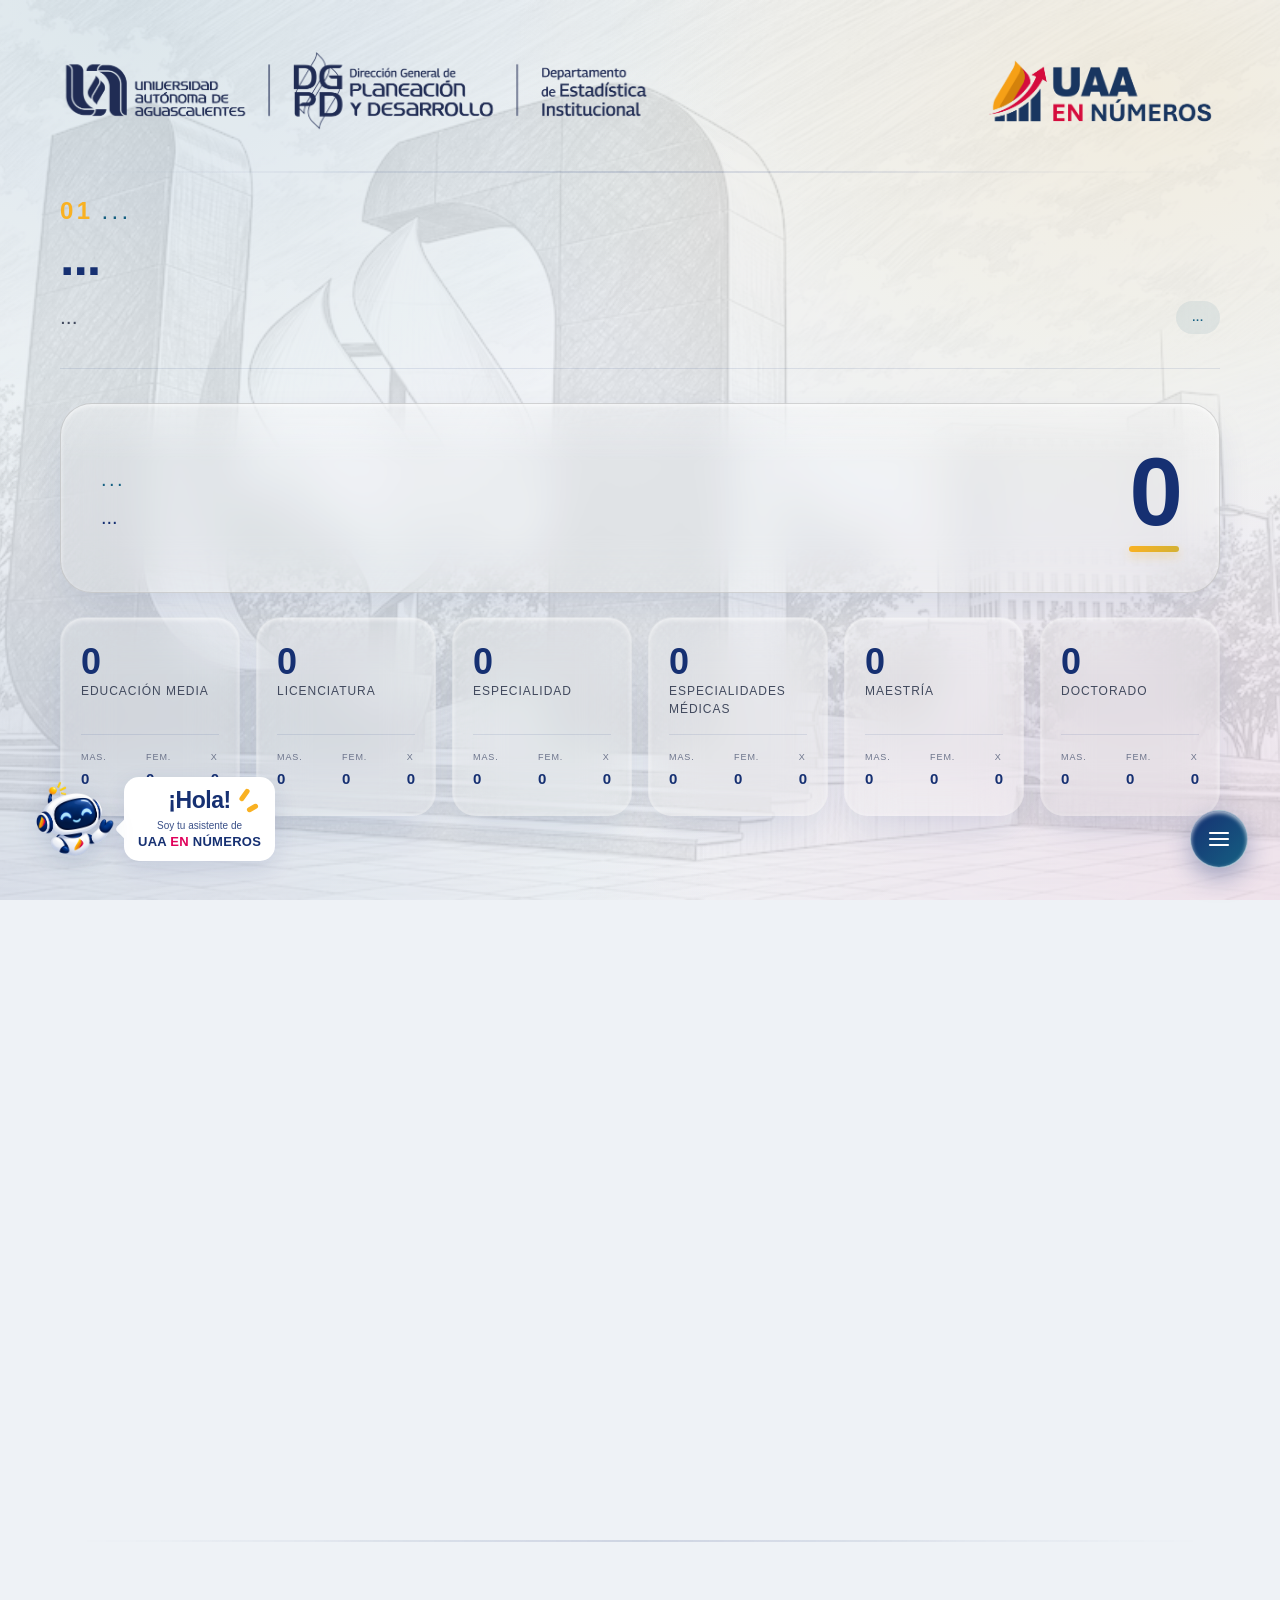
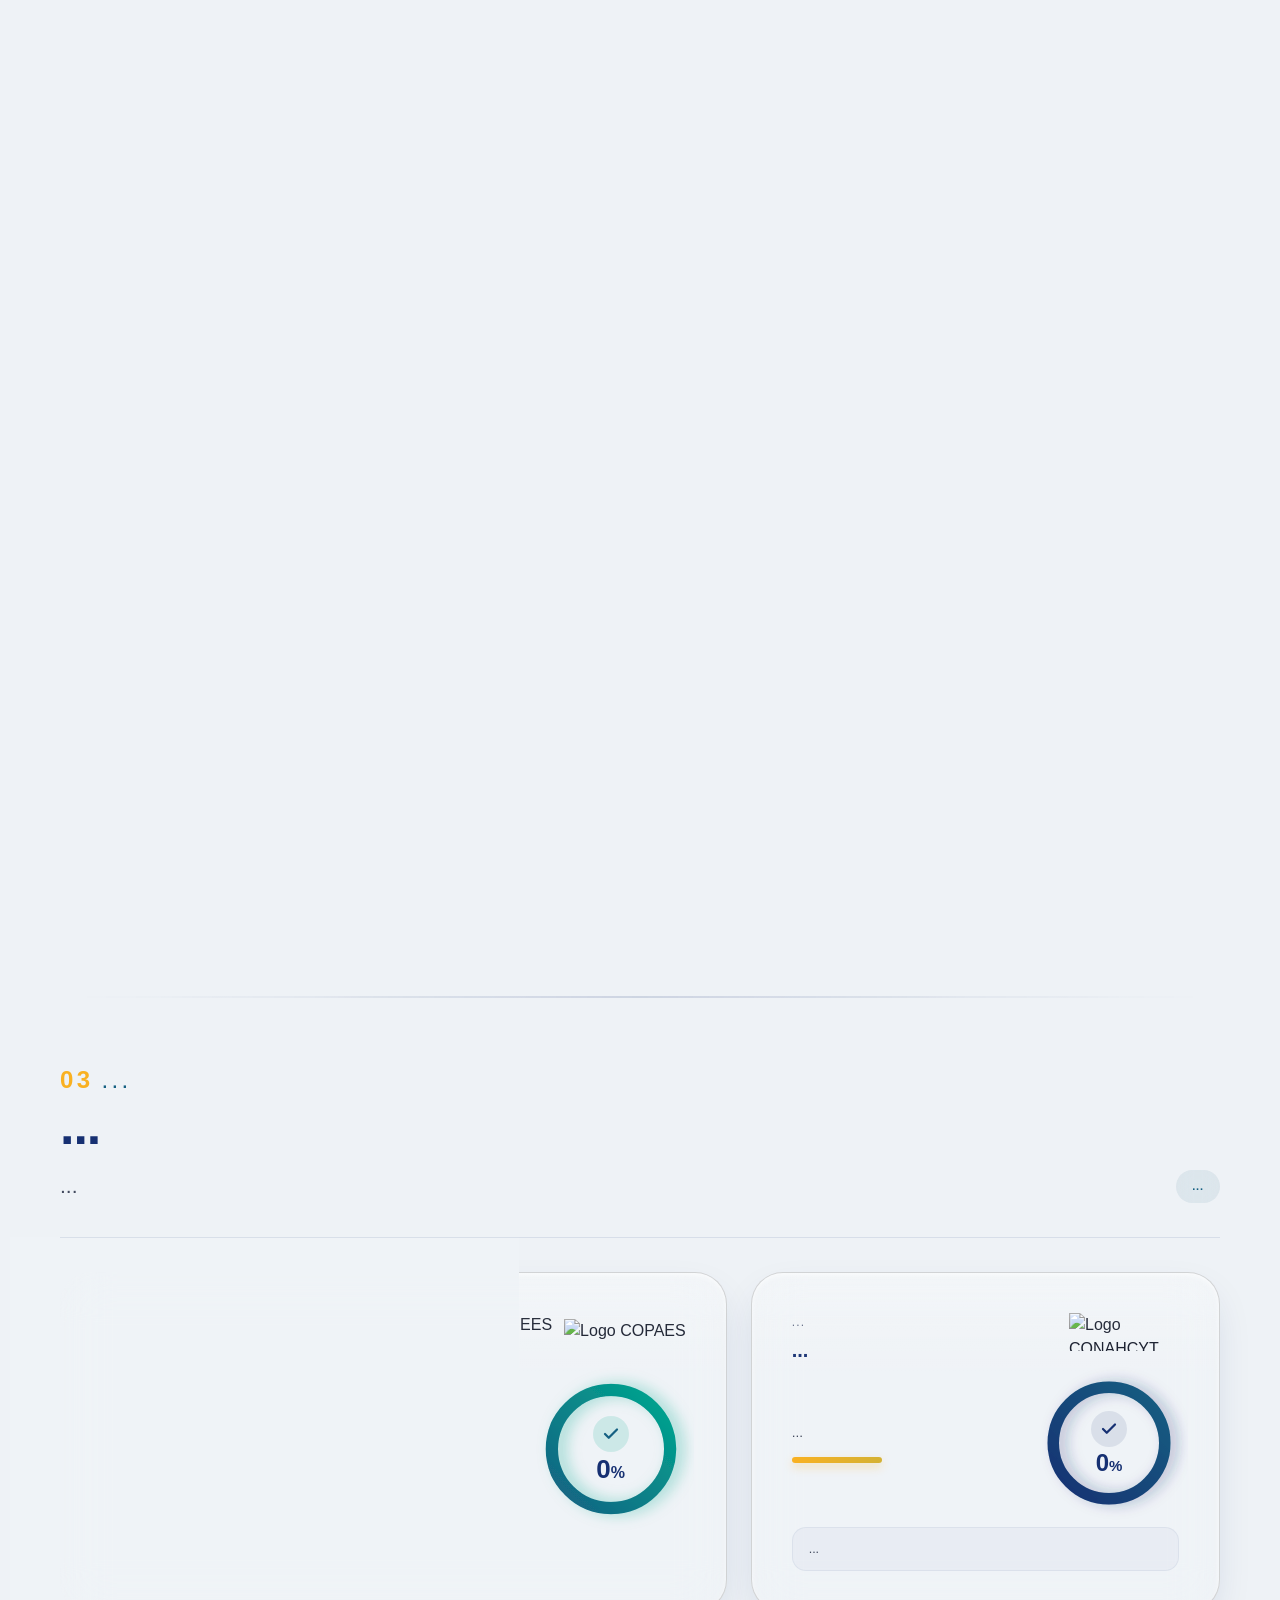
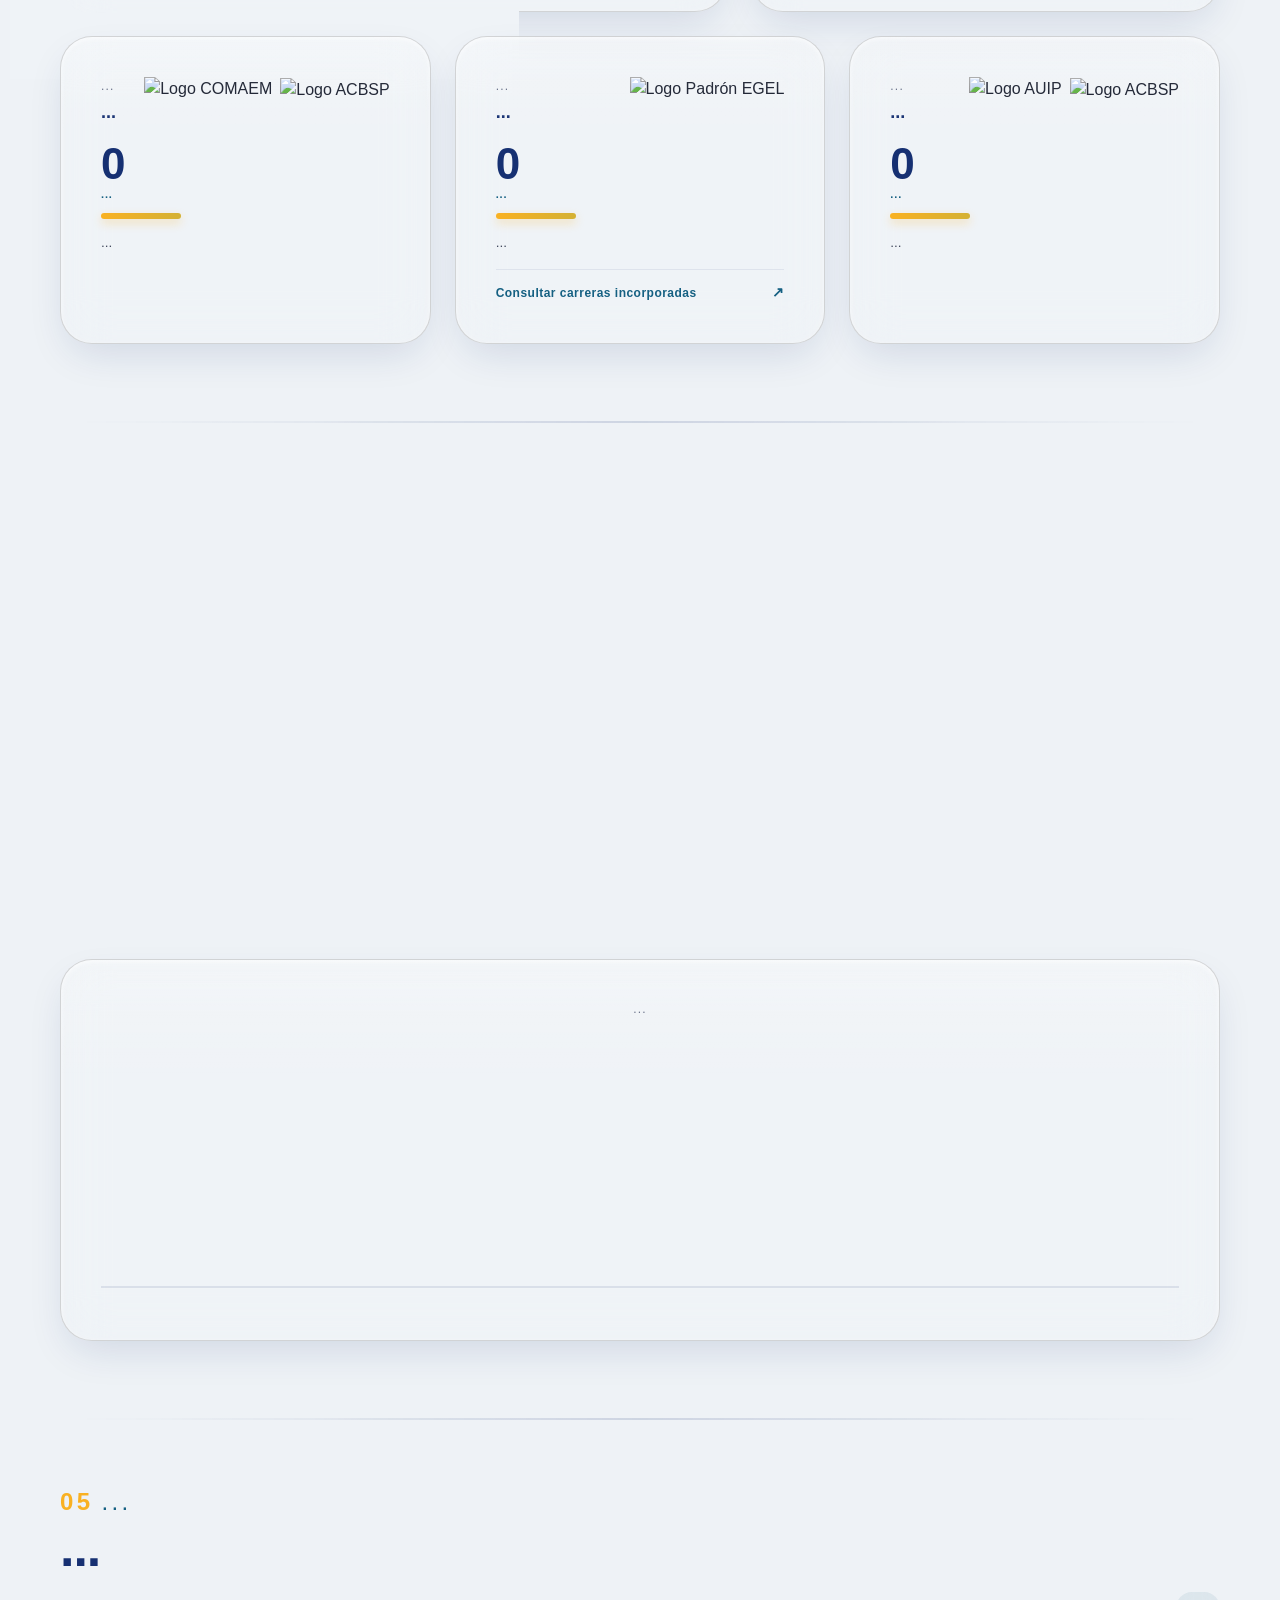
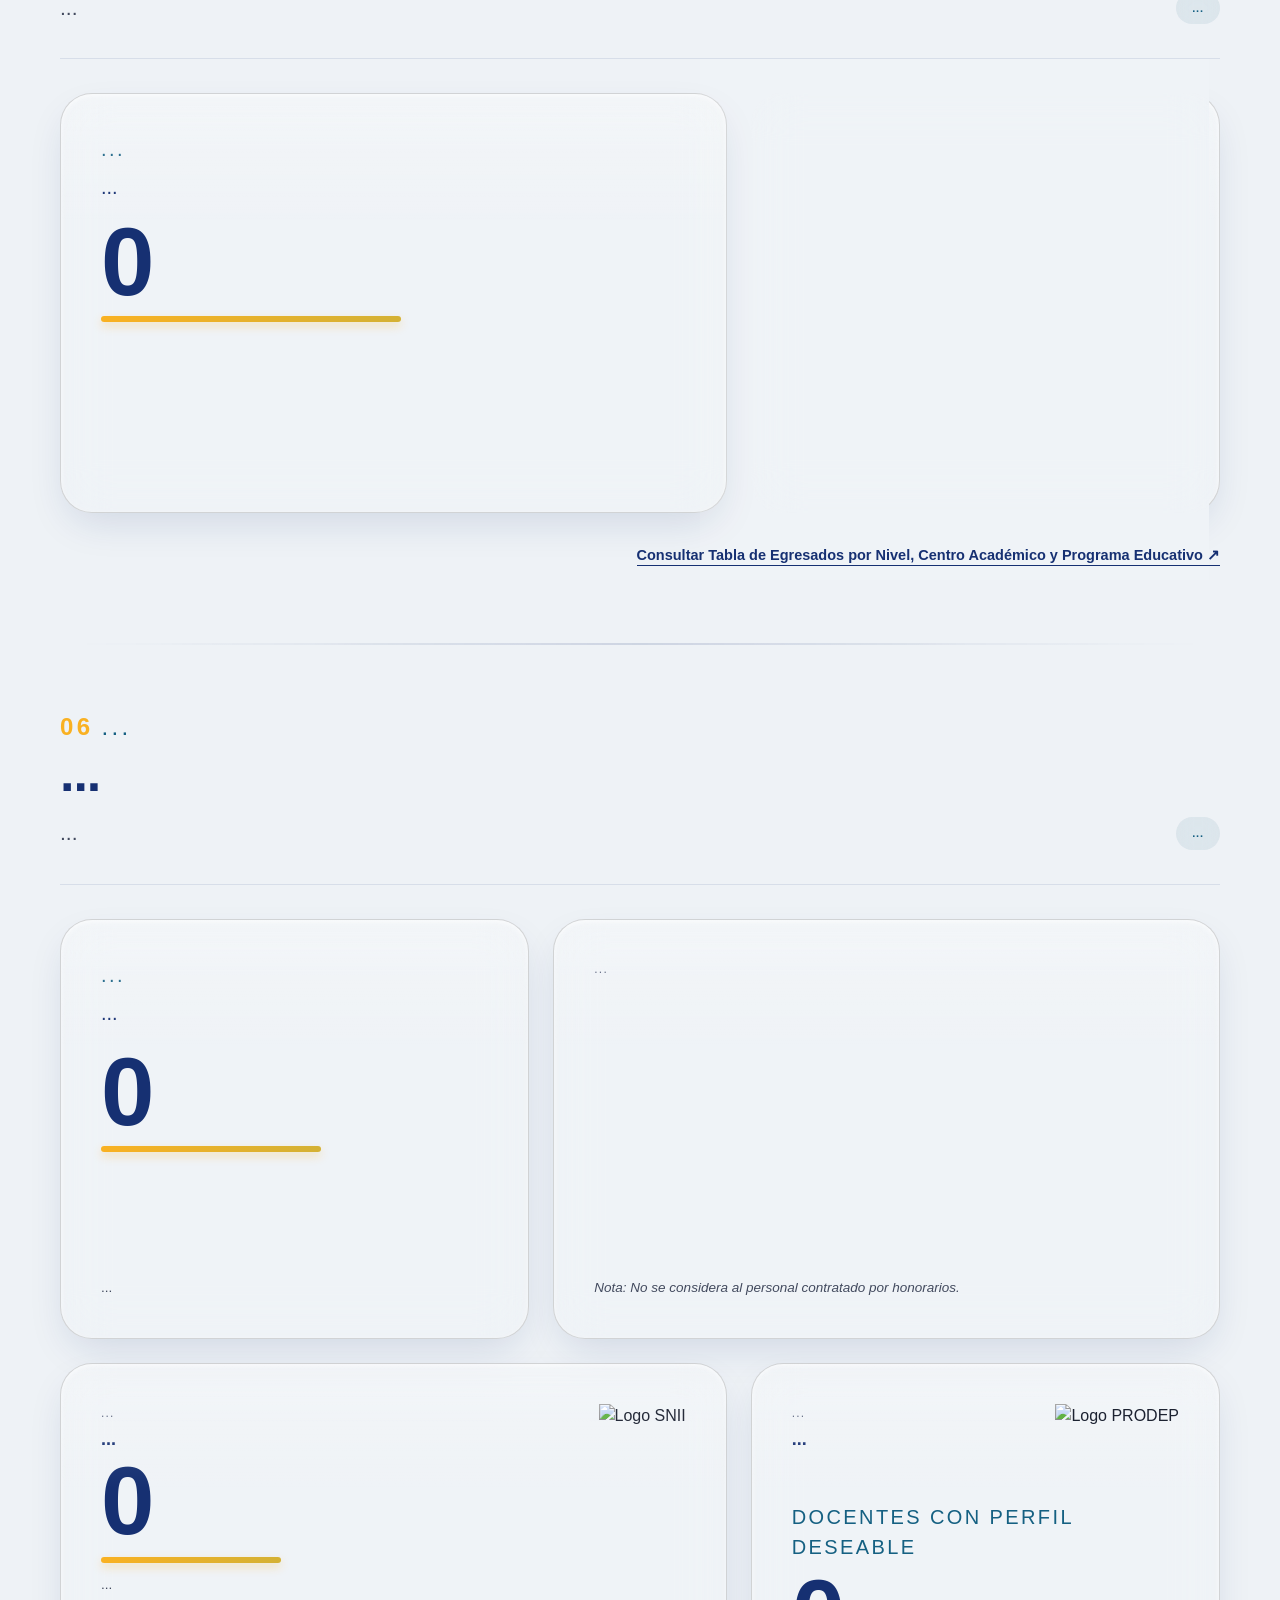
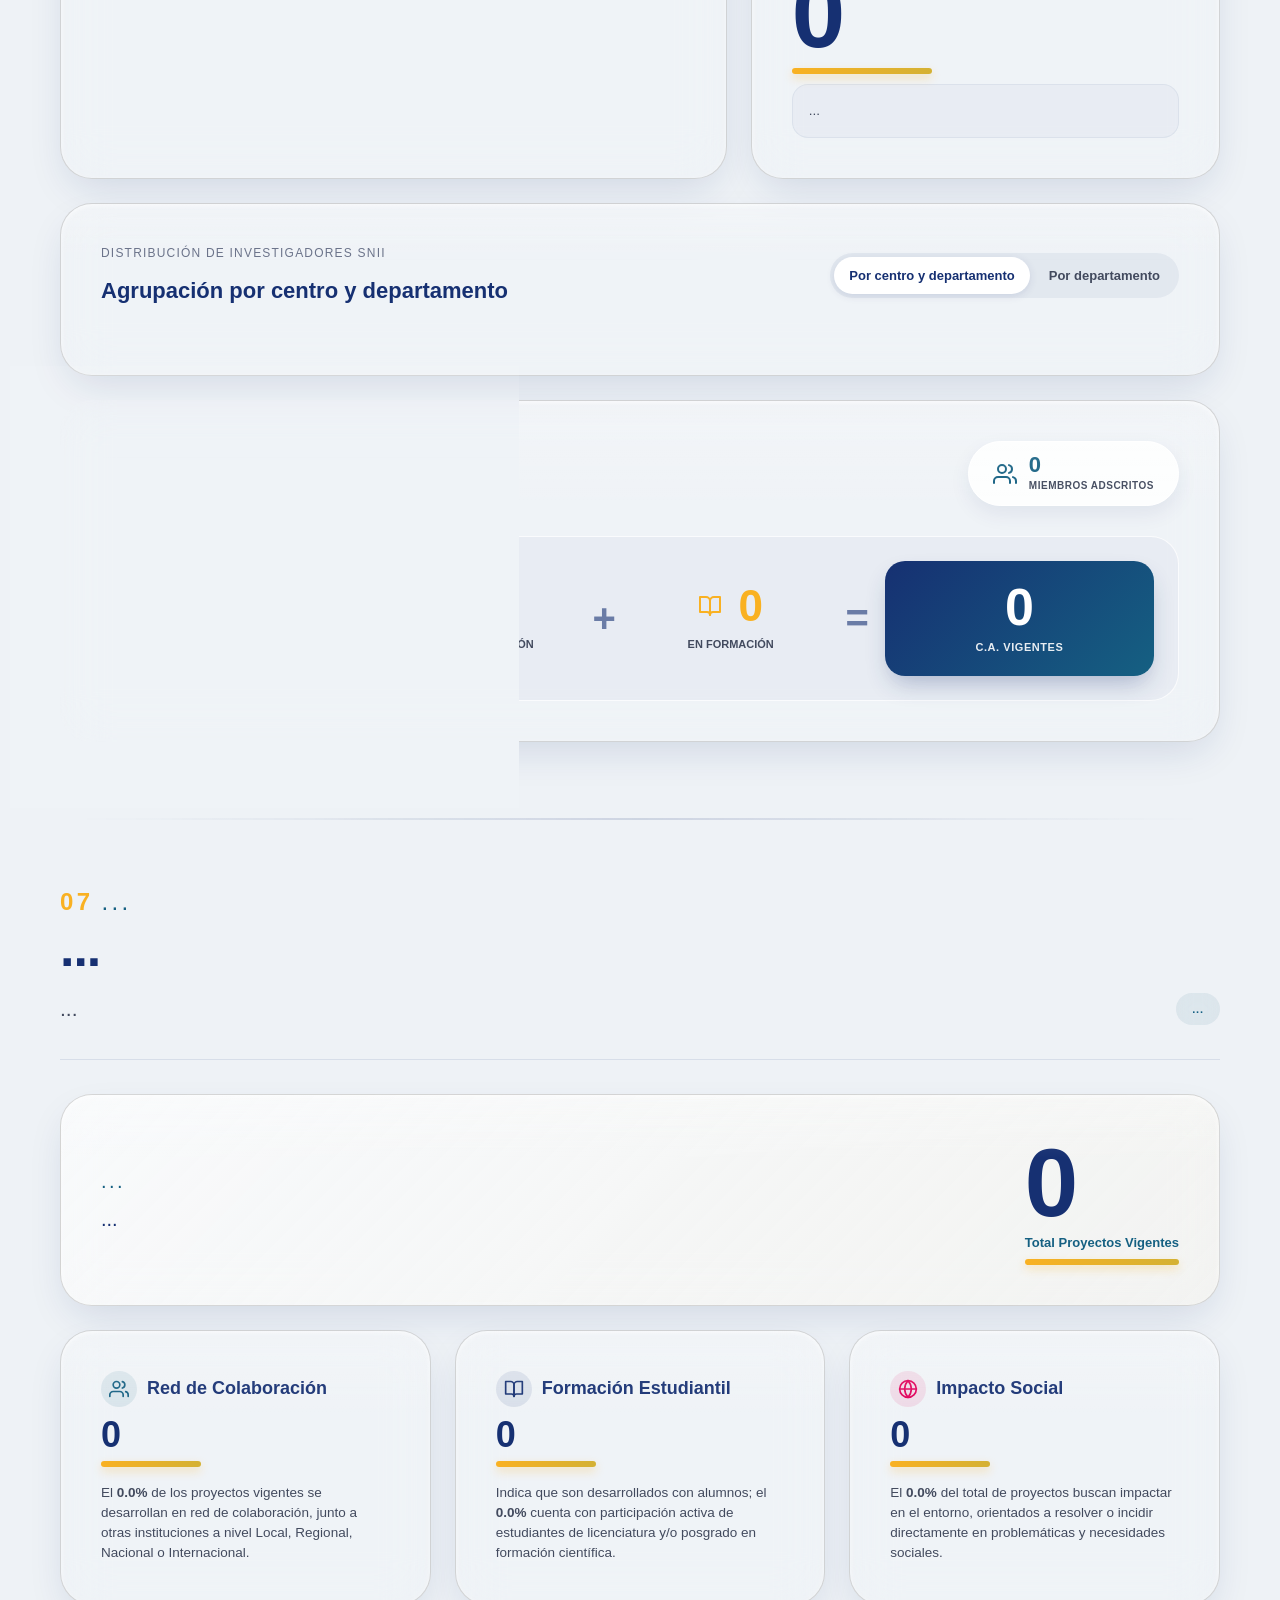
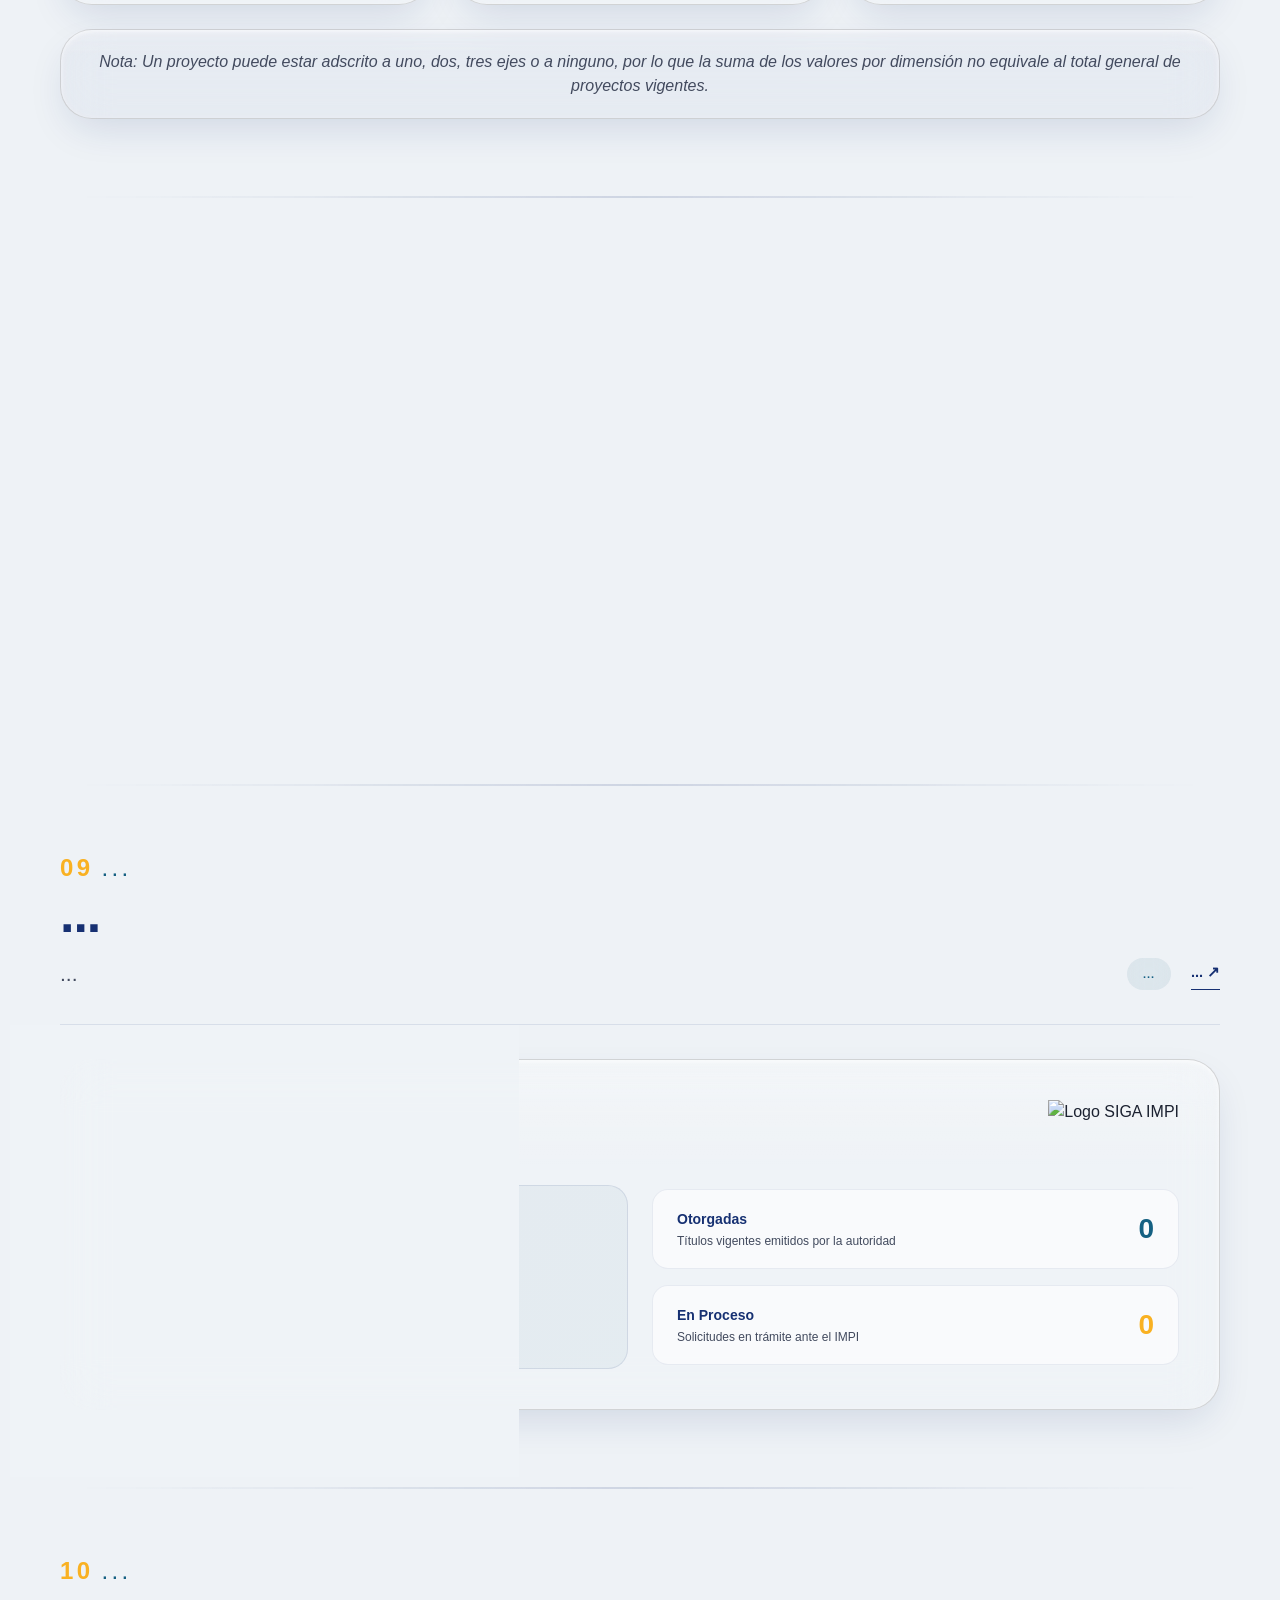
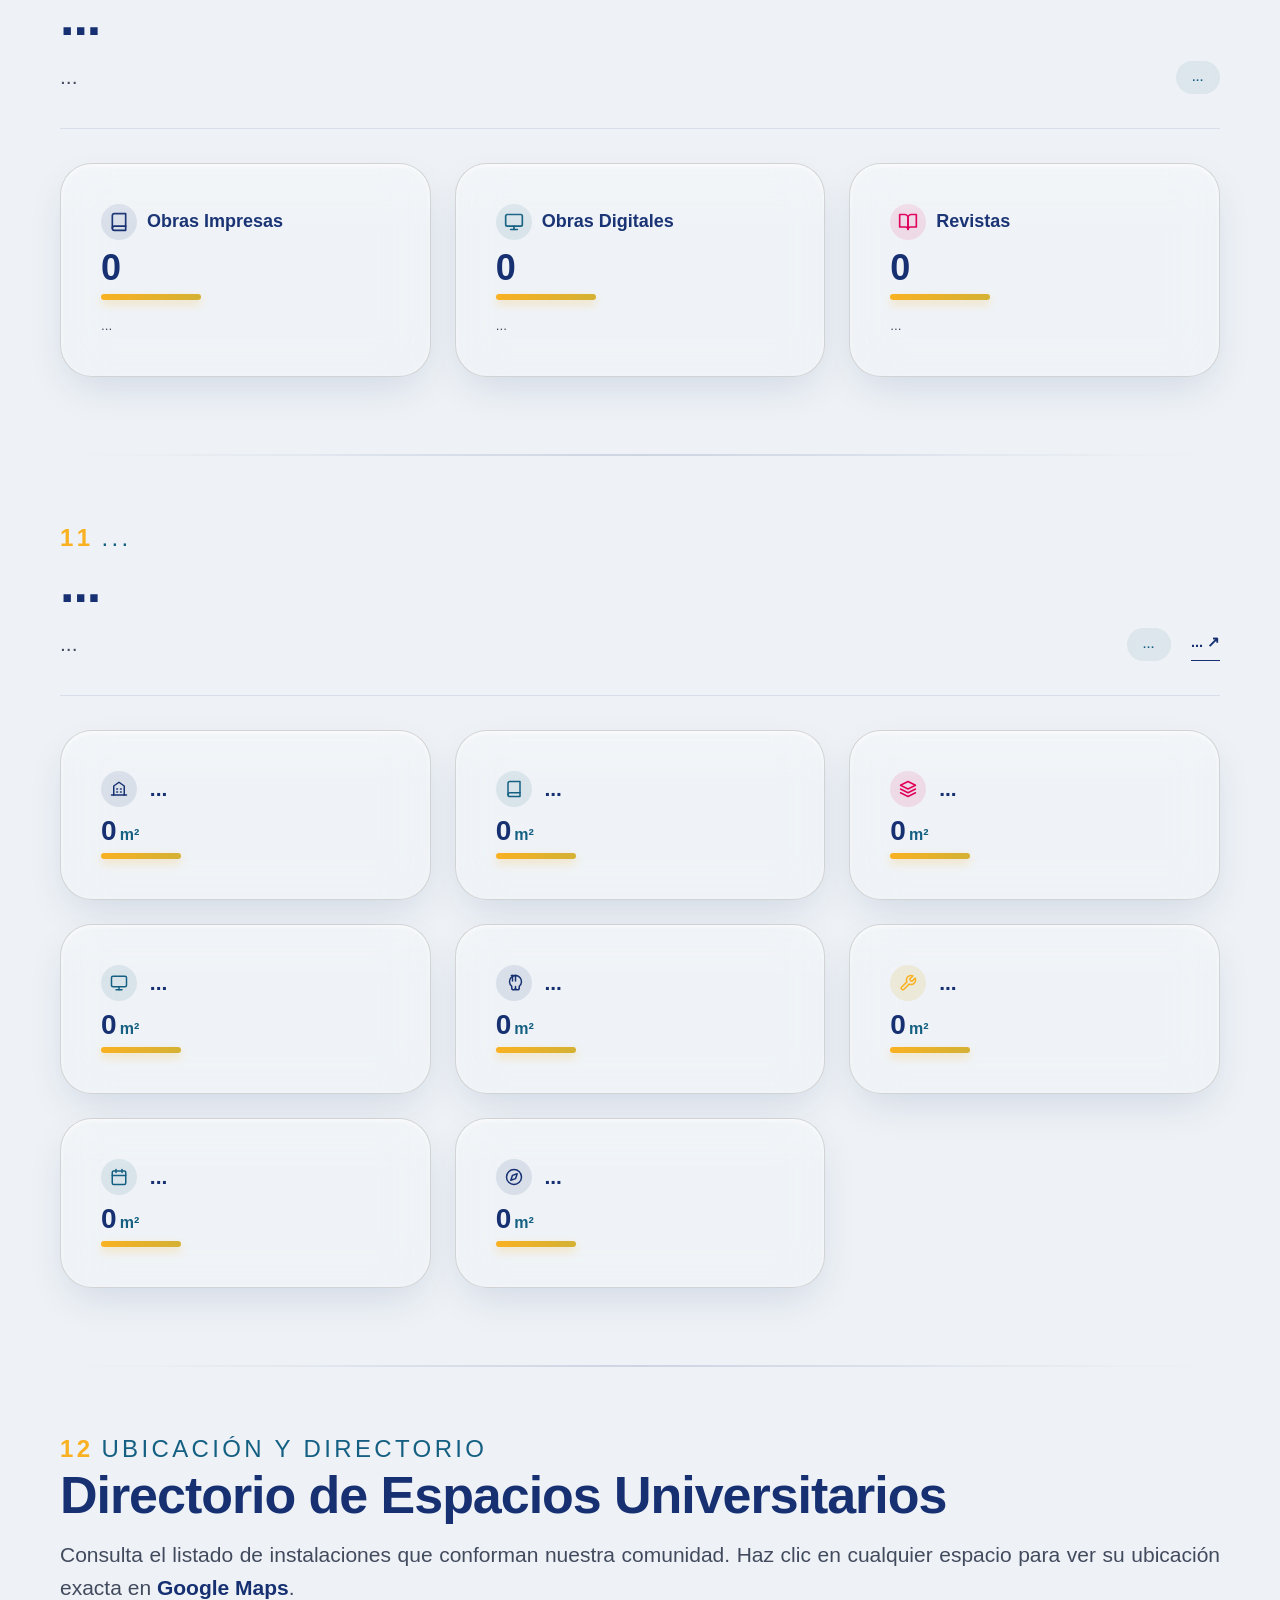
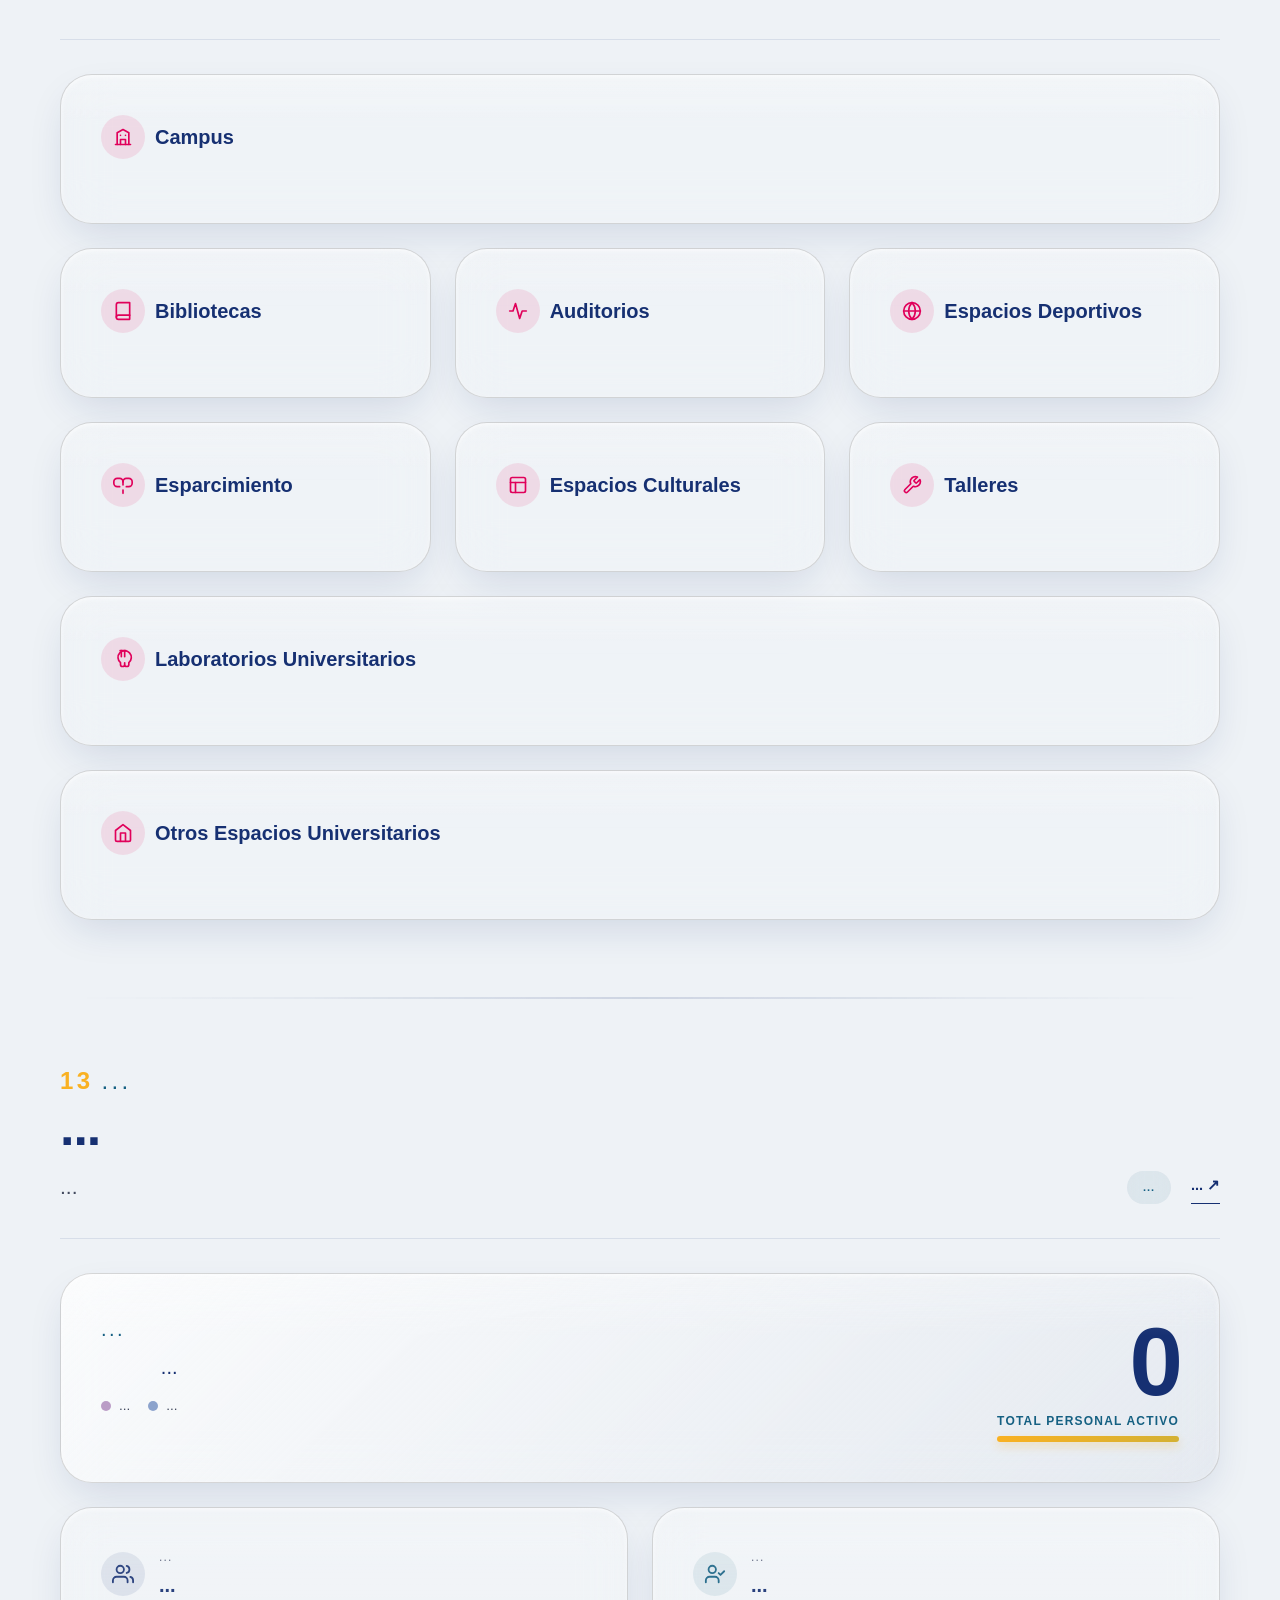
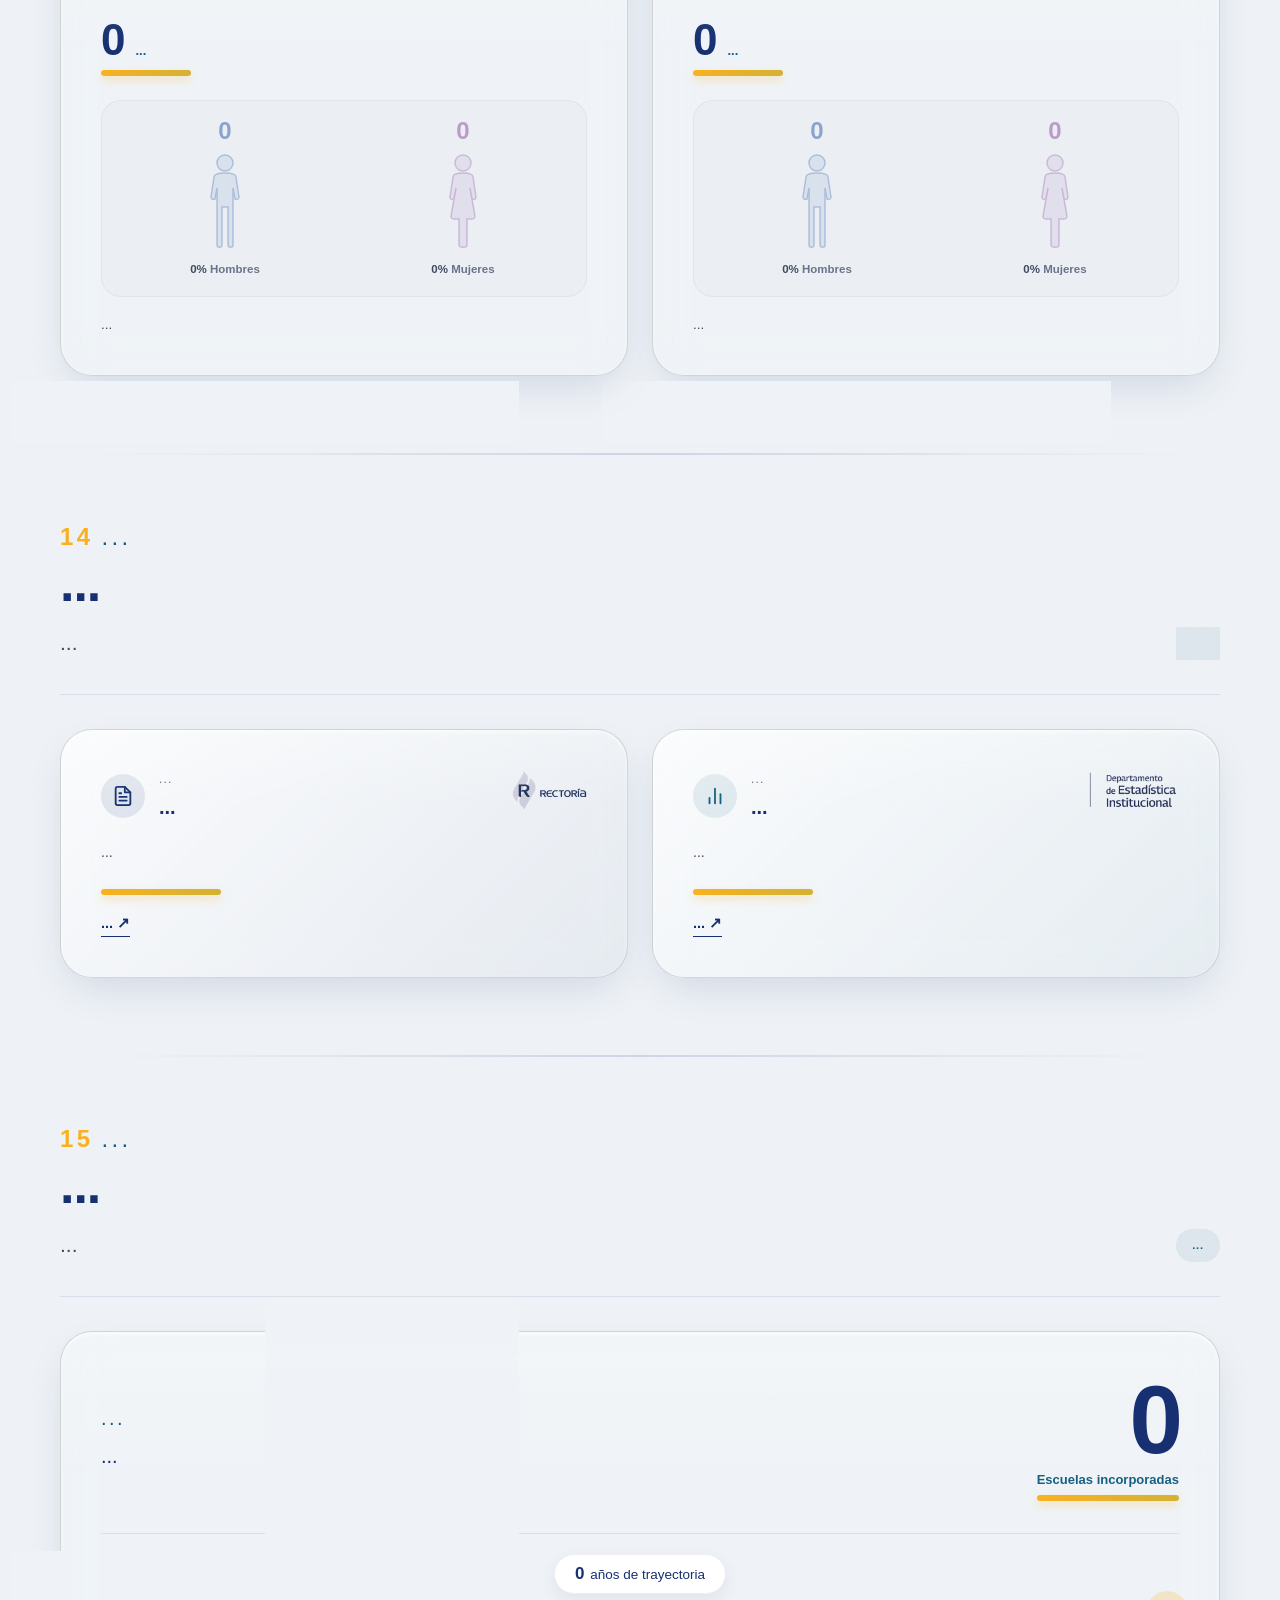
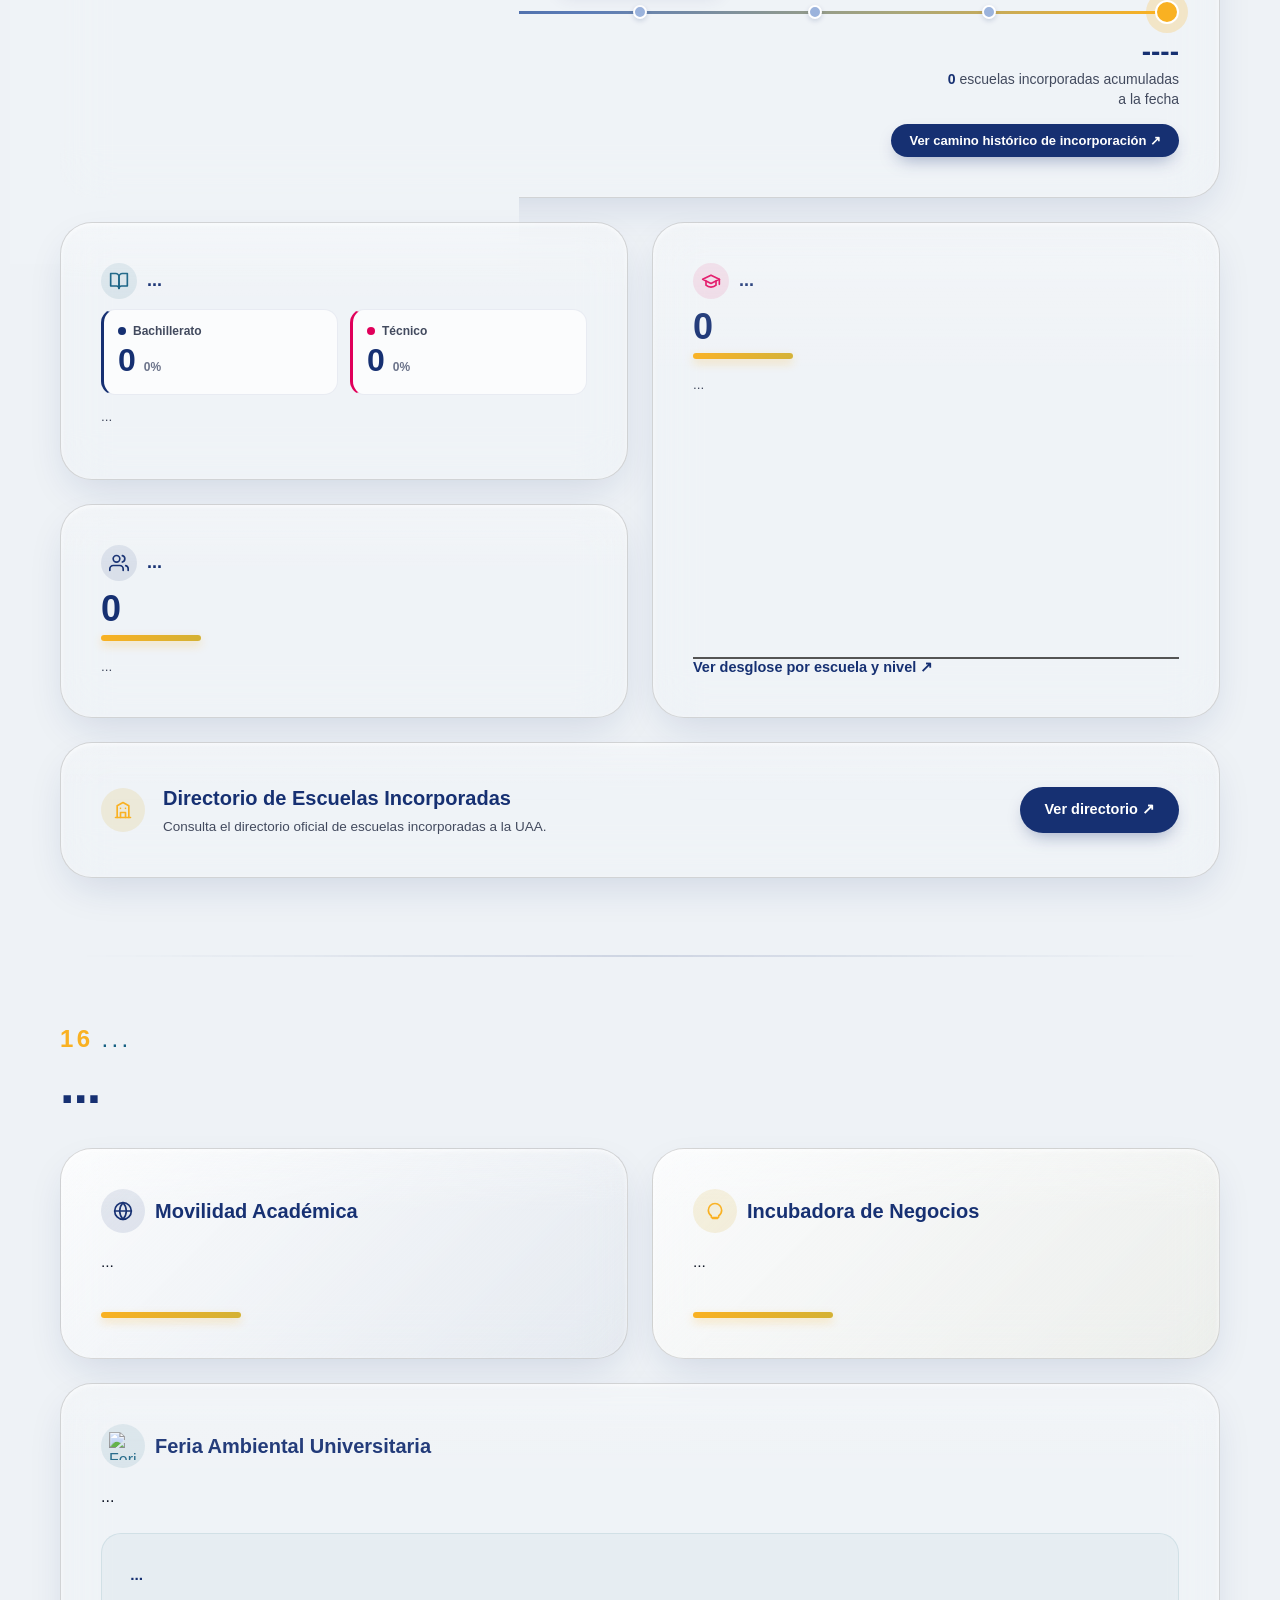
==== commit b2ede19b: "ajustes en la tabla de matrícula para buscar por PE, centro o nivel" ====
--- a/index.html
+++ b/index.html
@@ -2093,9 +2093,19 @@
         <h2 class="modal-title">Tabla de Matrícula estudiantil por Centro Académico y por Carrera</h2>
         <button id="close-modal-centros" class="close-btn" type="button" aria-label="Cerrar">&times;</button>
       </div>
+      <div class="egresados-modal-toolbar">
+        <input
+          type="search"
+          id="b1-modal-search"
+          class="egresados-modal-search"
+          placeholder="Buscar carrera, centro o nivel..."
+          aria-label="Buscar carrera, centro o nivel"
+        >
+        <span id="b1-modal-count" class="egresados-modal-count"></span>
+      </div>
       <div class="matricula-modal-layout">
         <div class="modal-body matricula-table-scroll">
-          <table class="glass-table">
+          <table class="glass-table" id="tablaMatricula">
             <thead>
               <tr>
                 <th>NIVEL, CENTRO ACADÉMICO Y CARRERA</th>
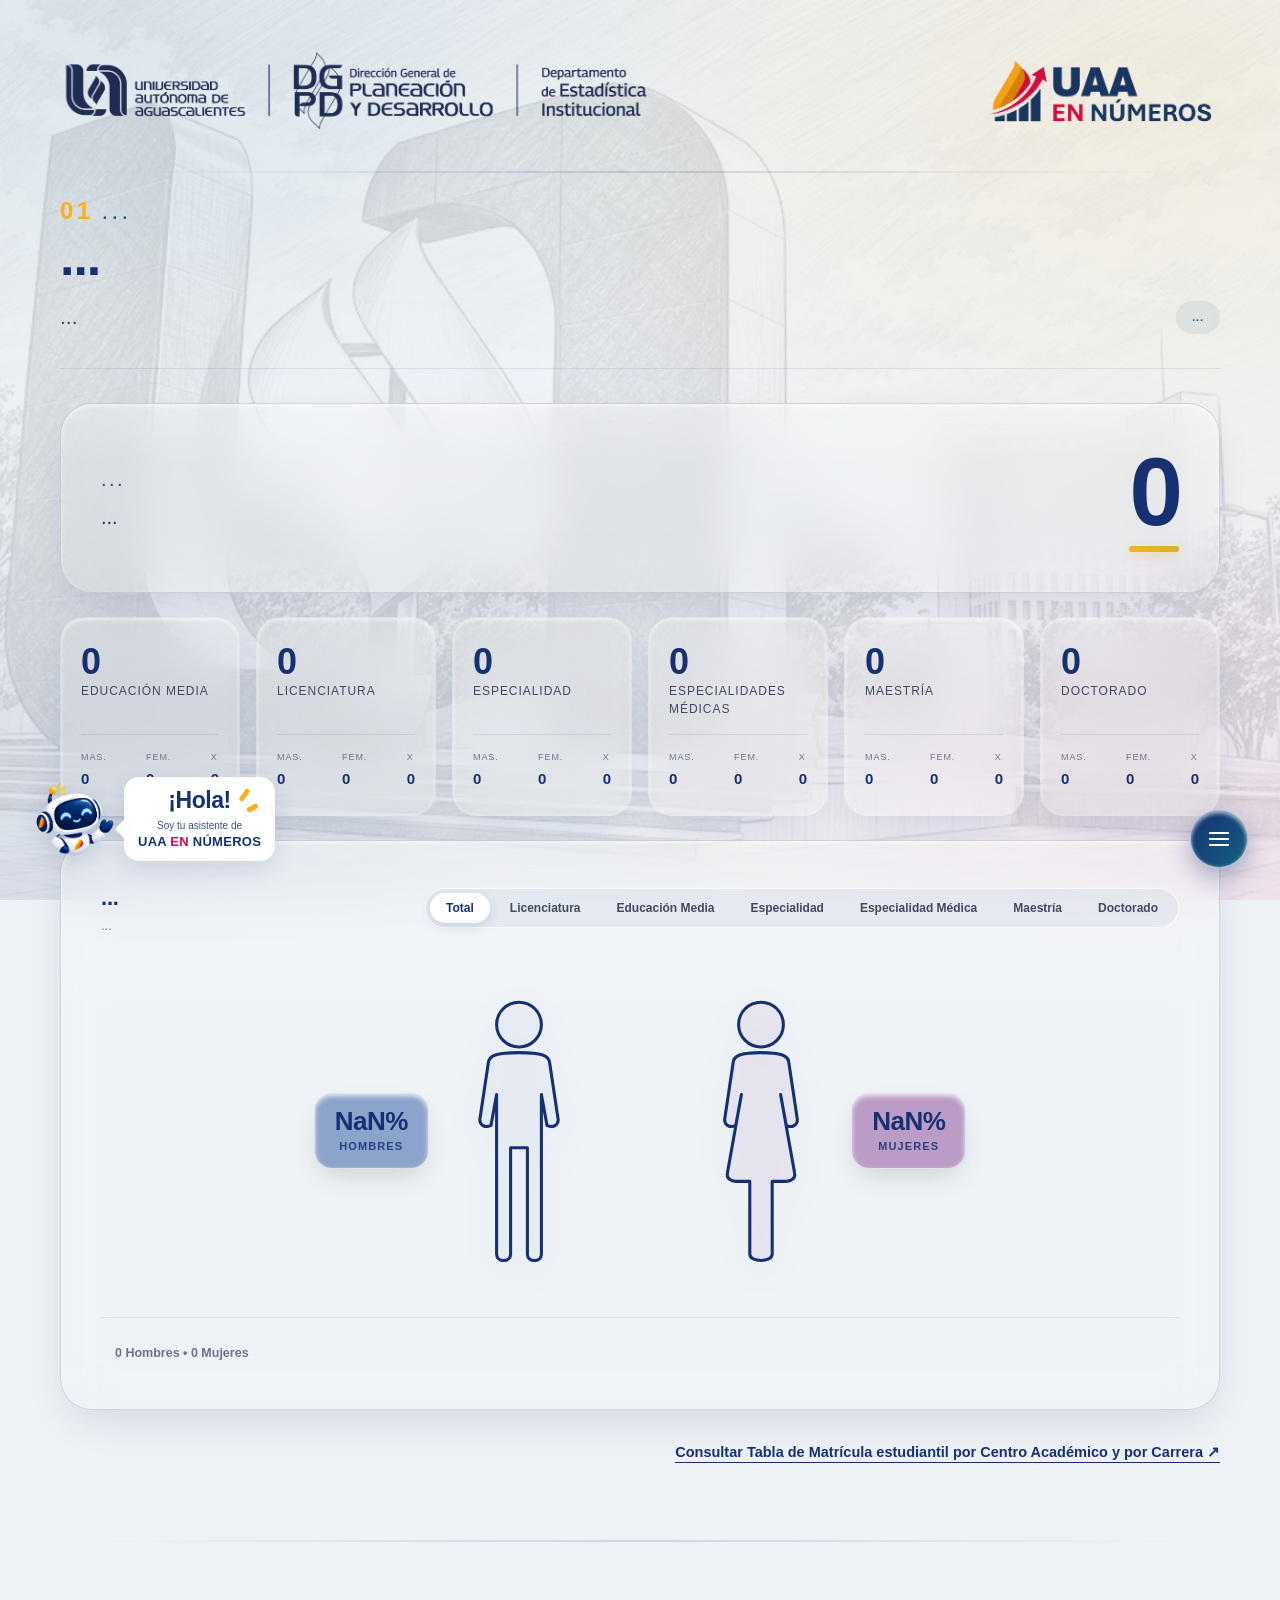
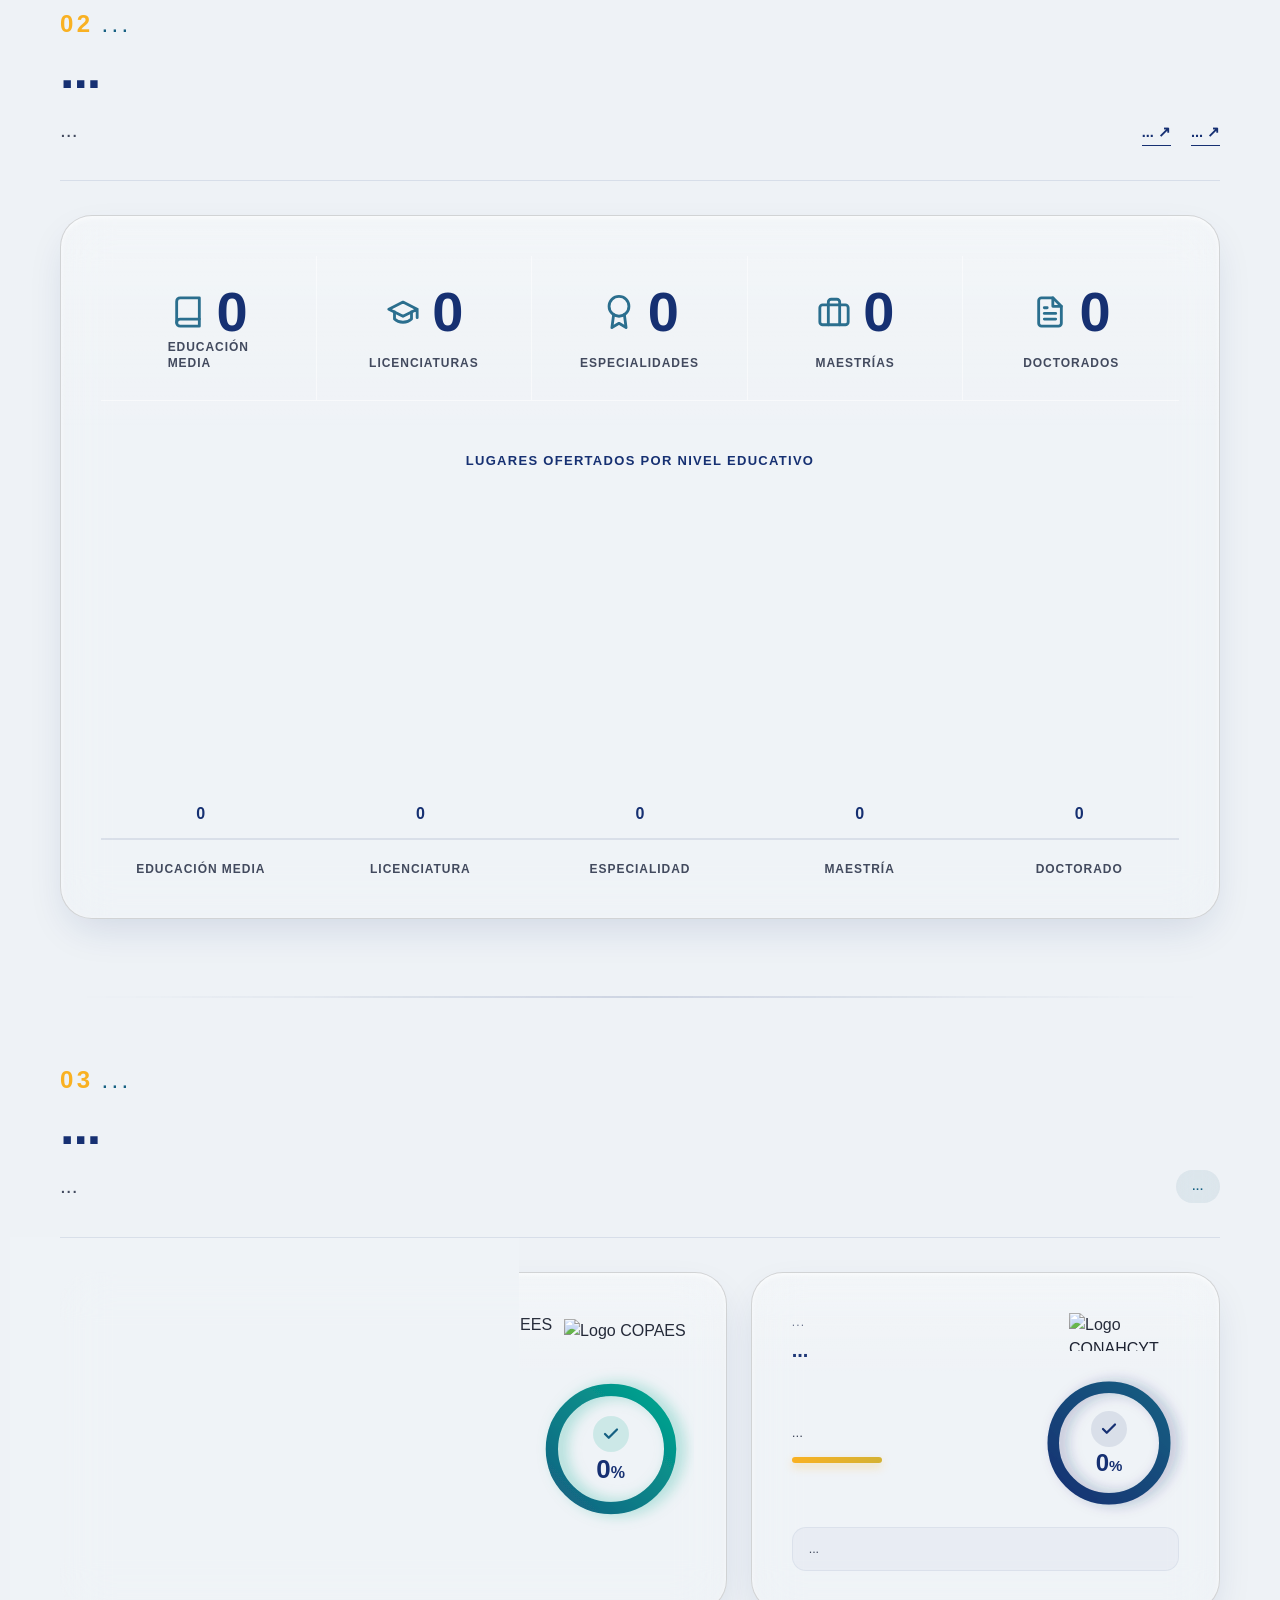
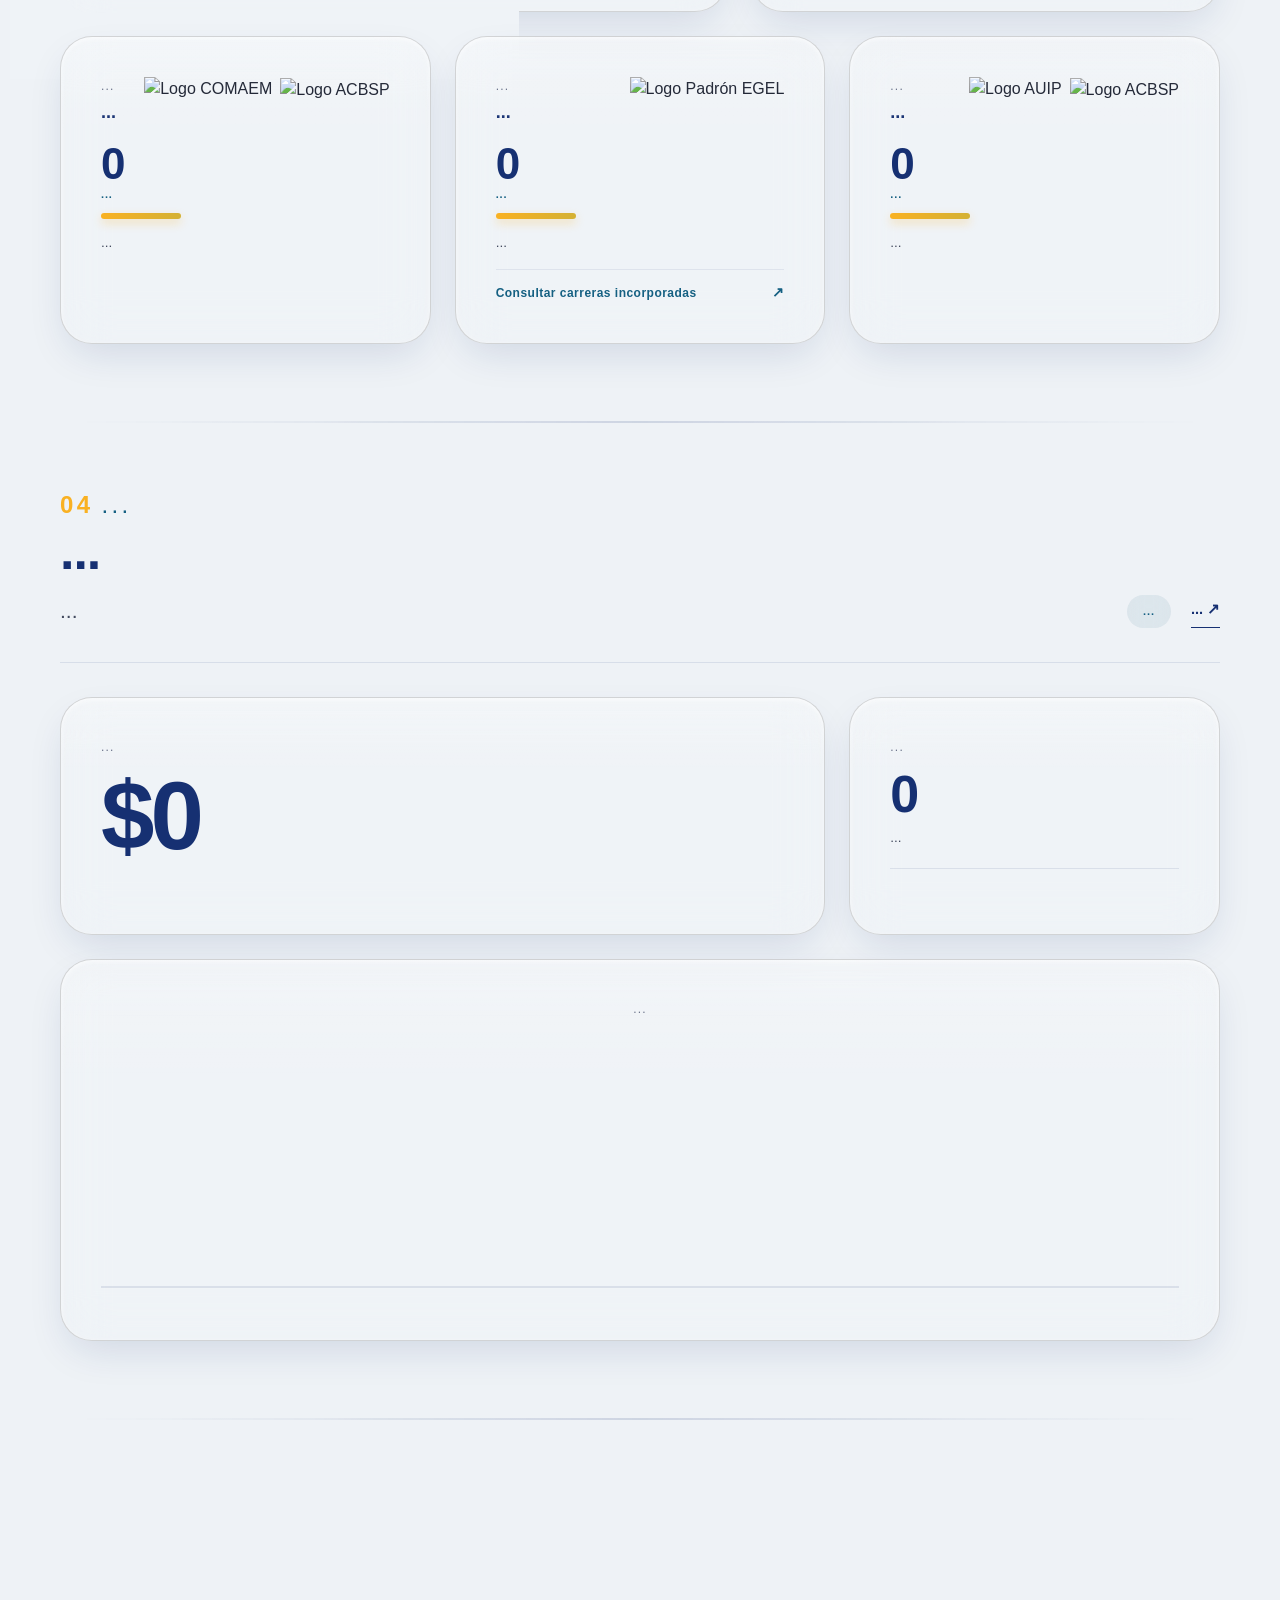
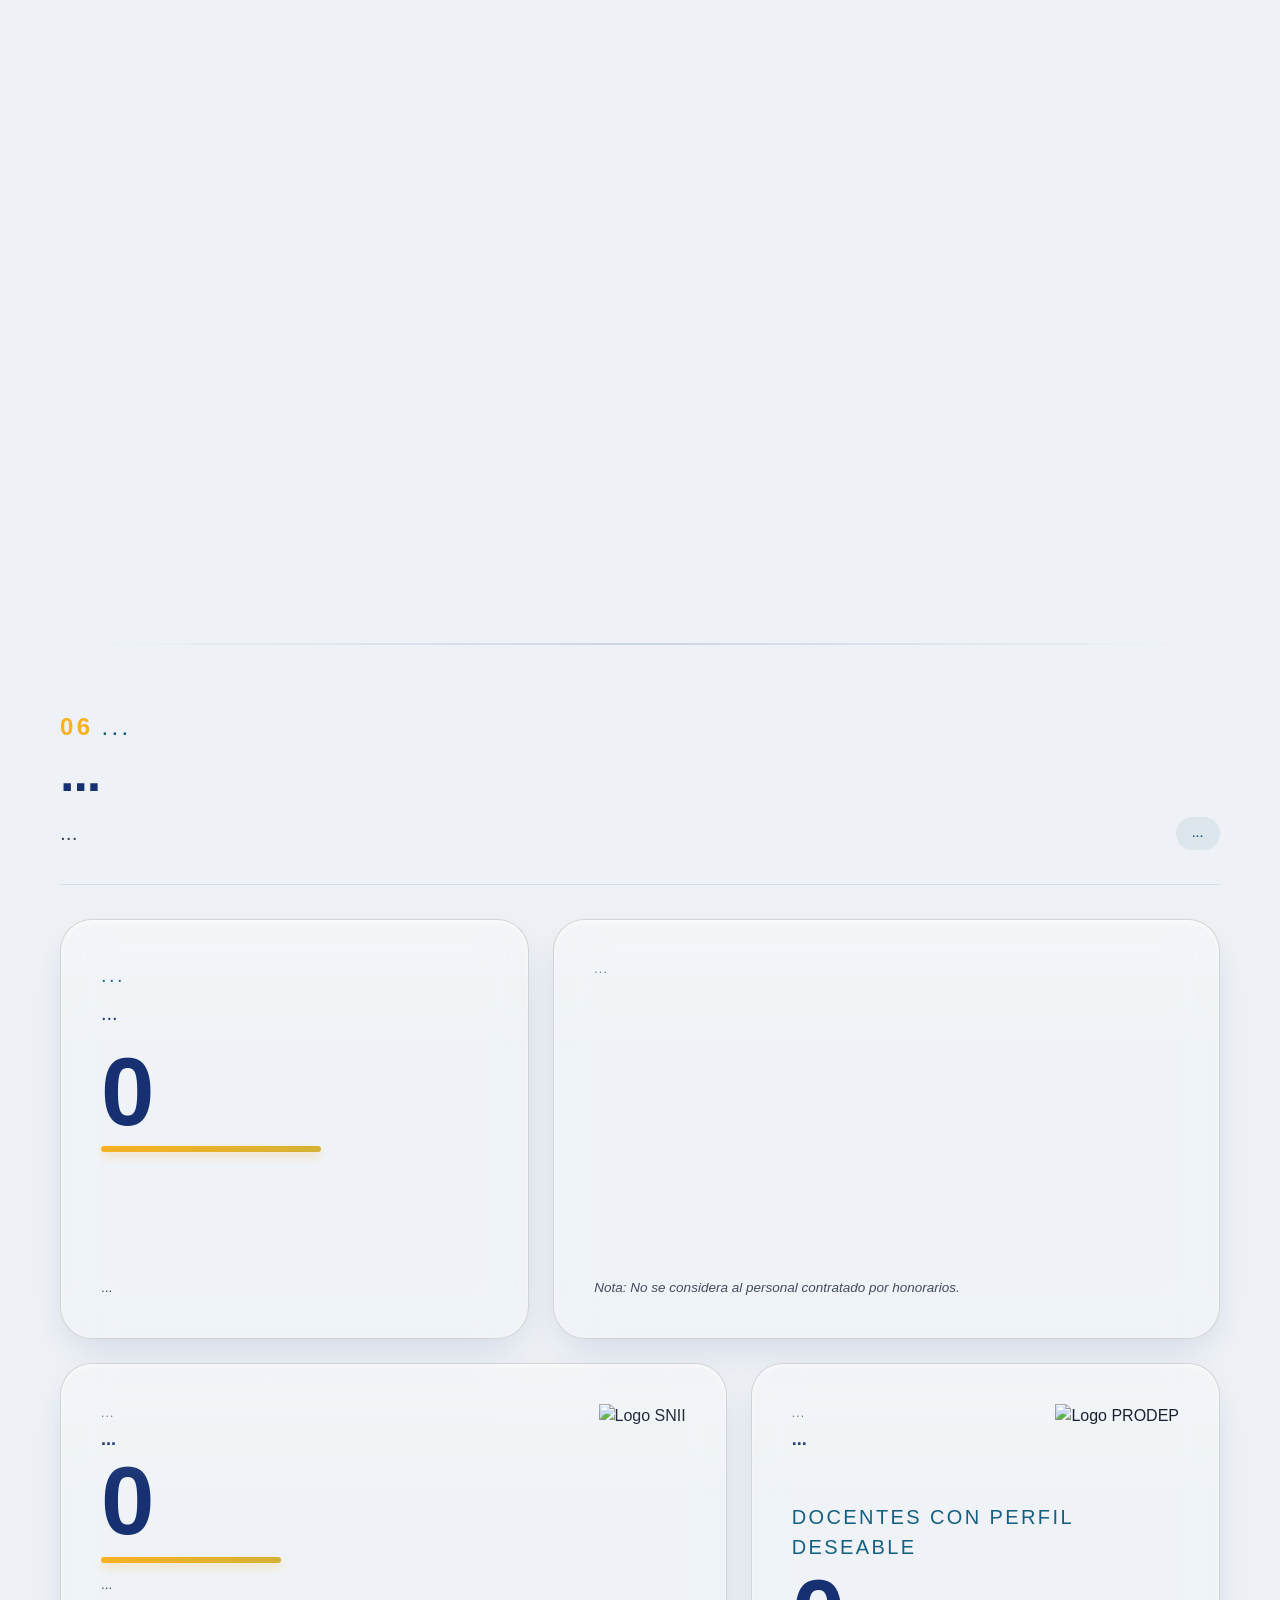
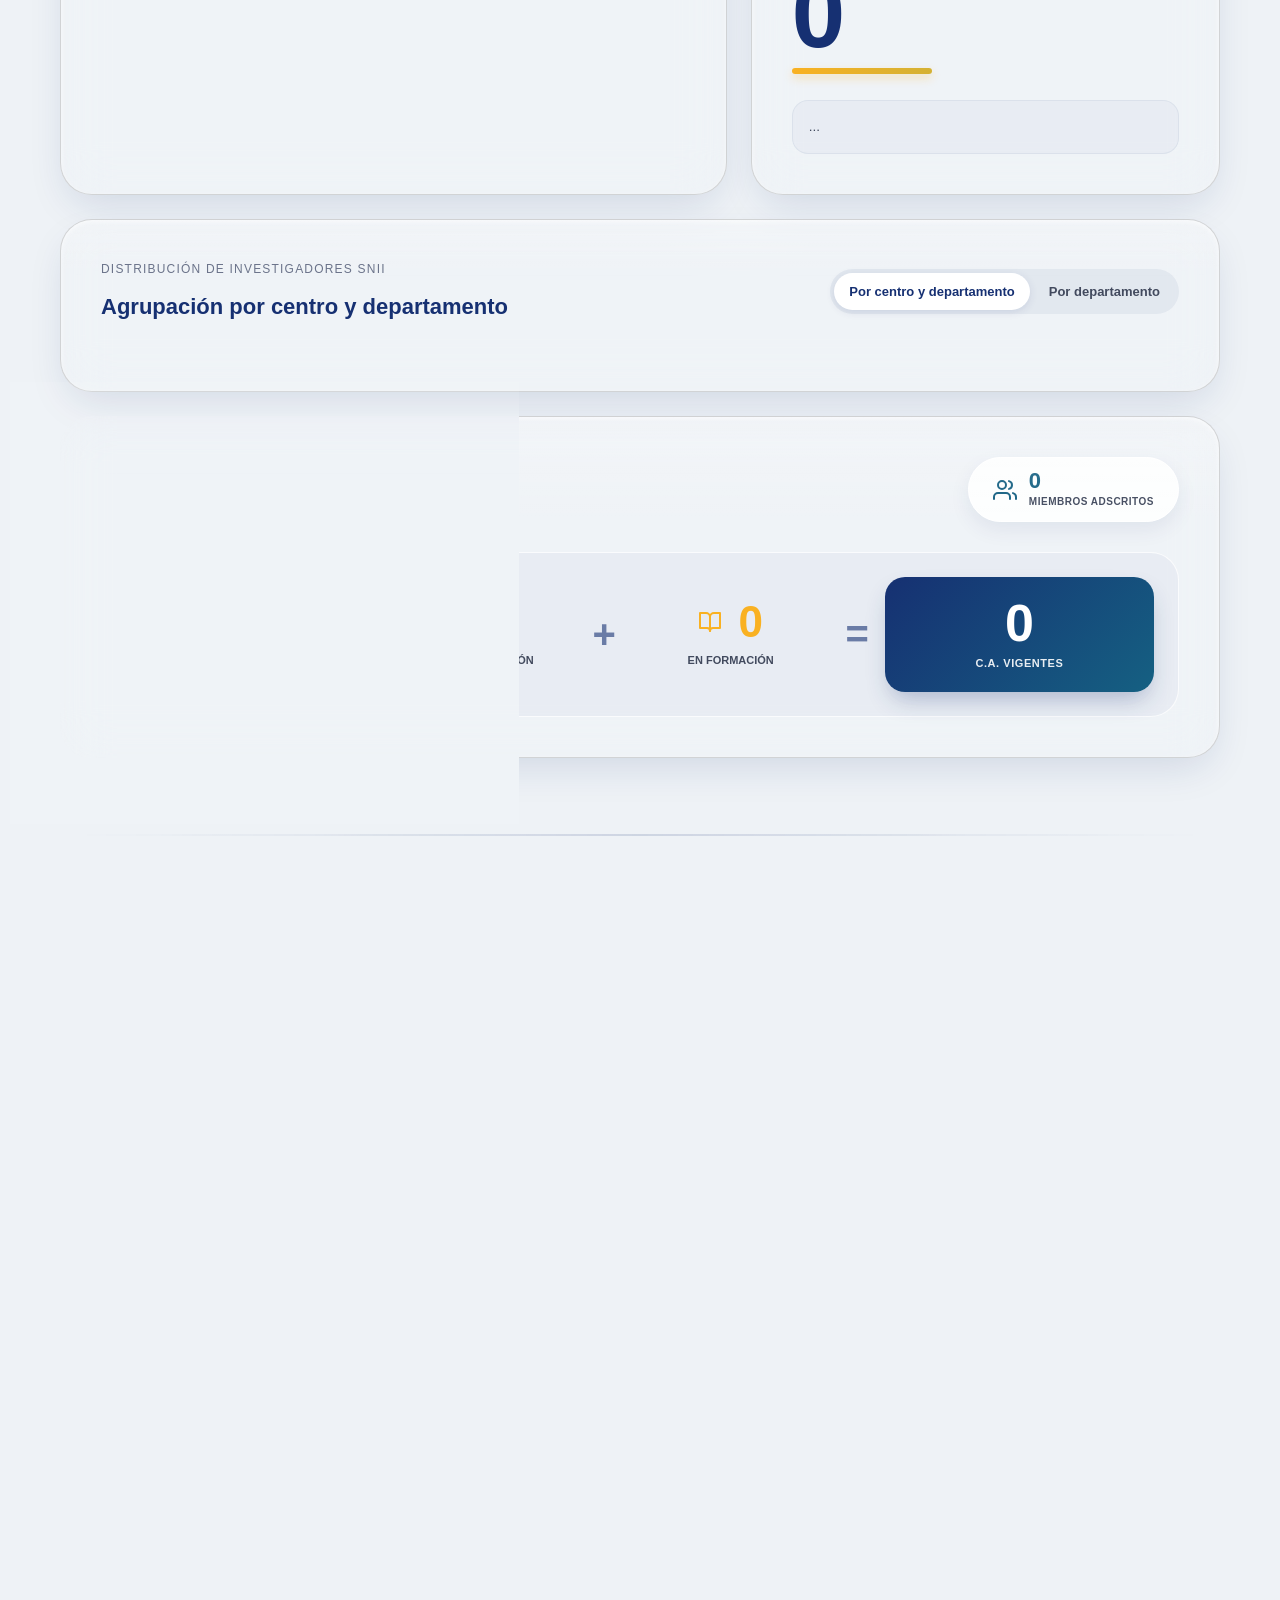
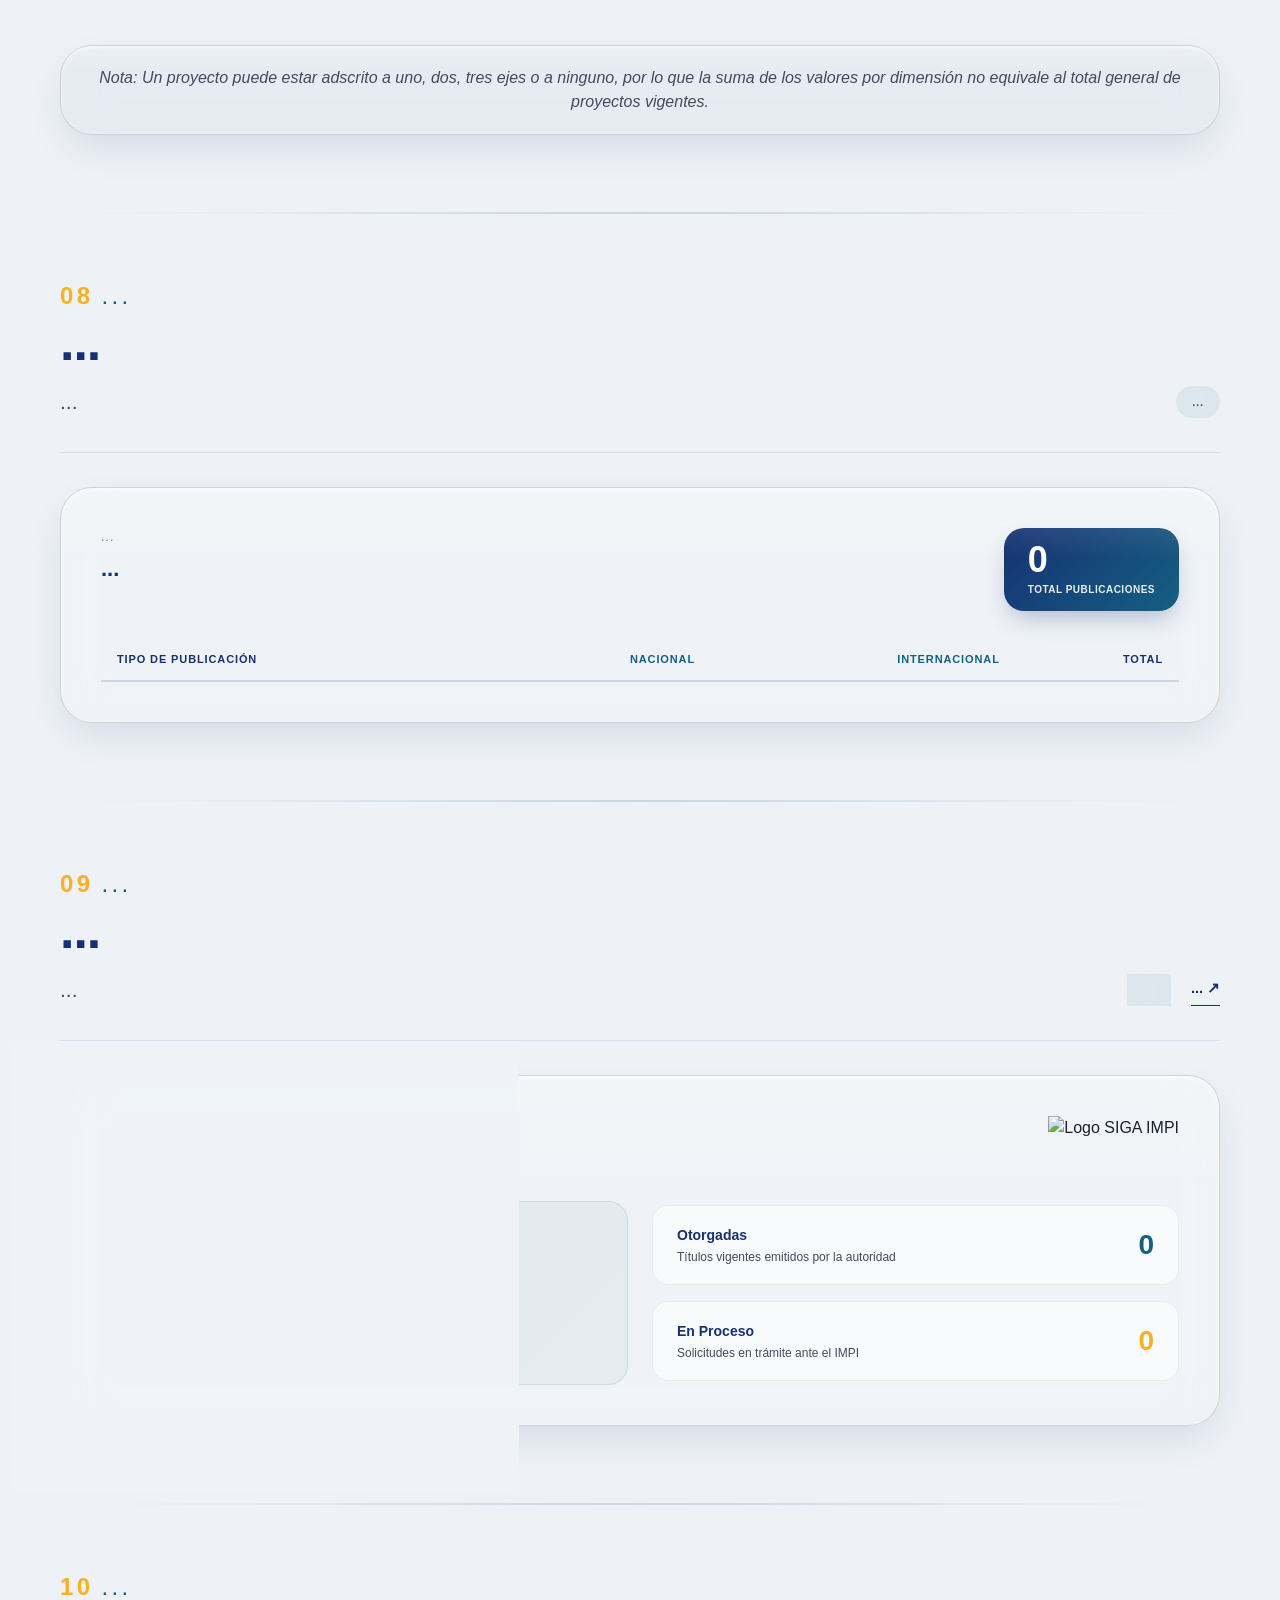
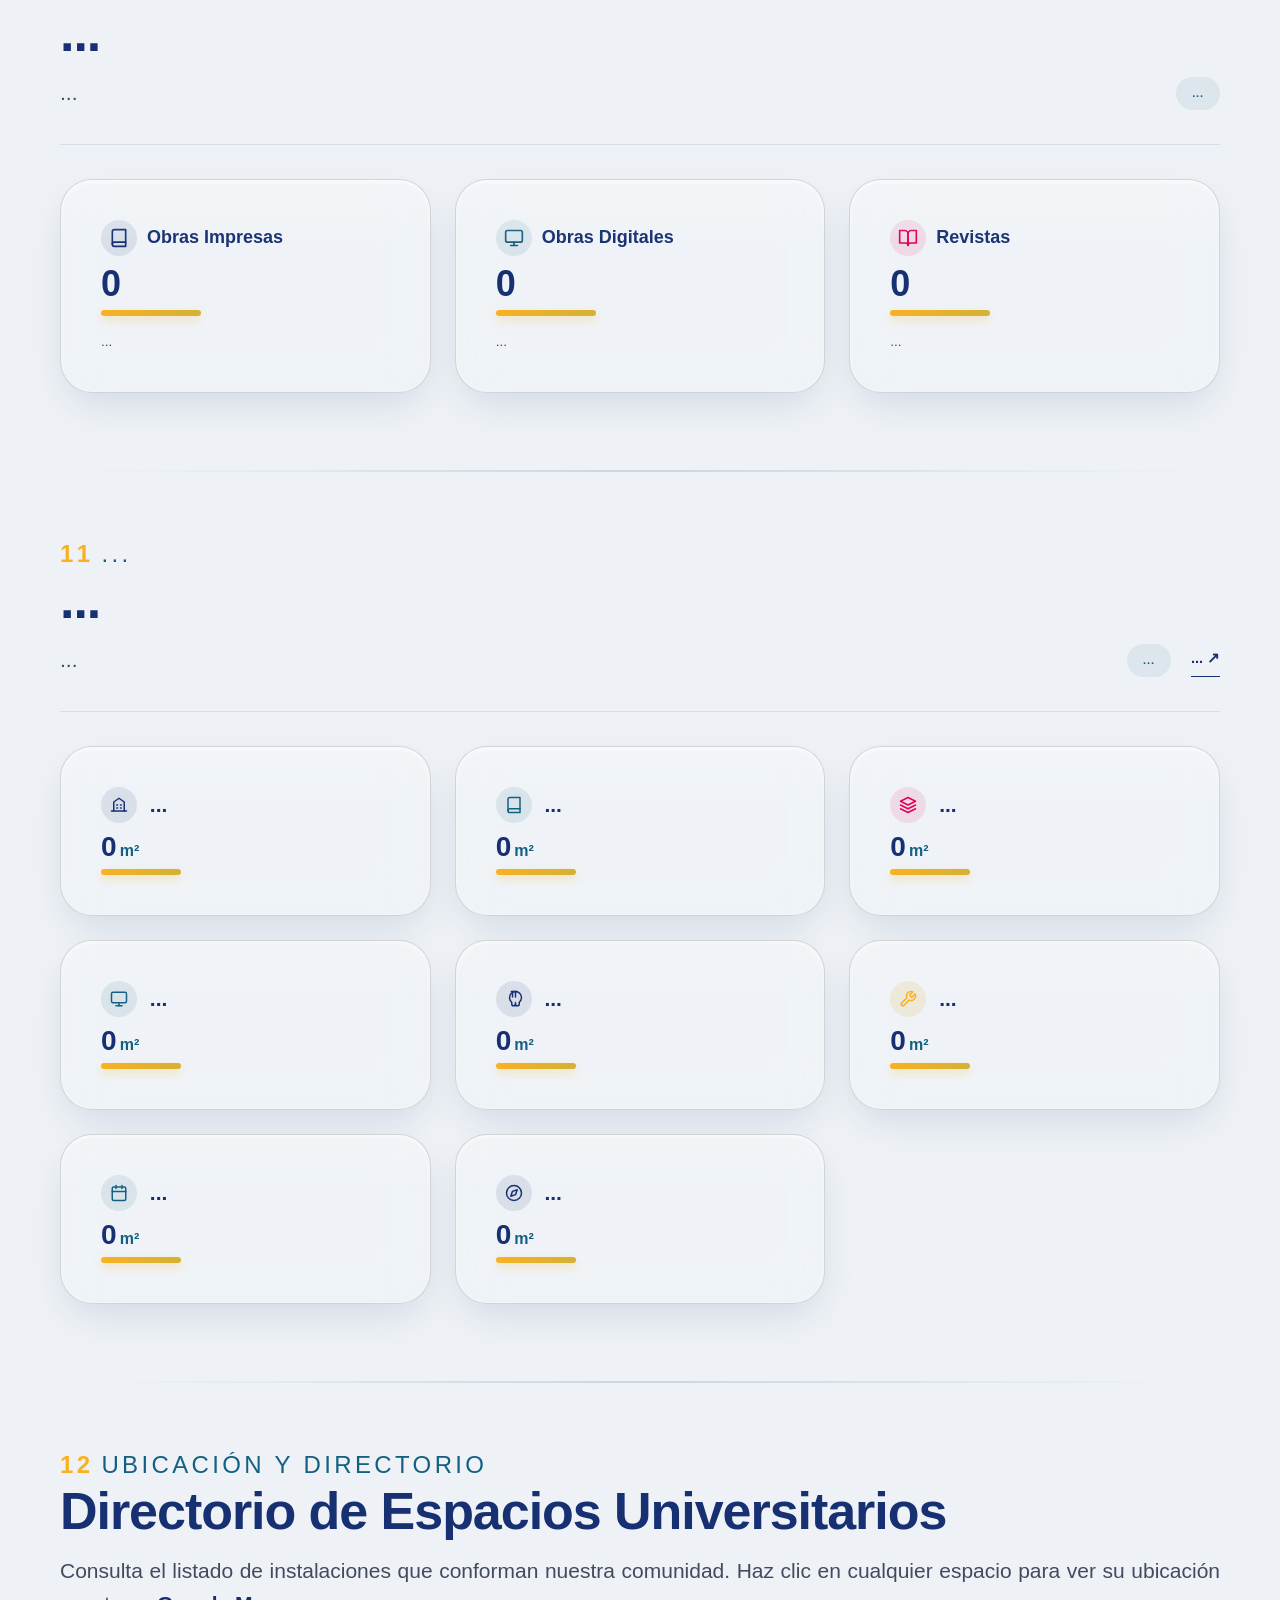
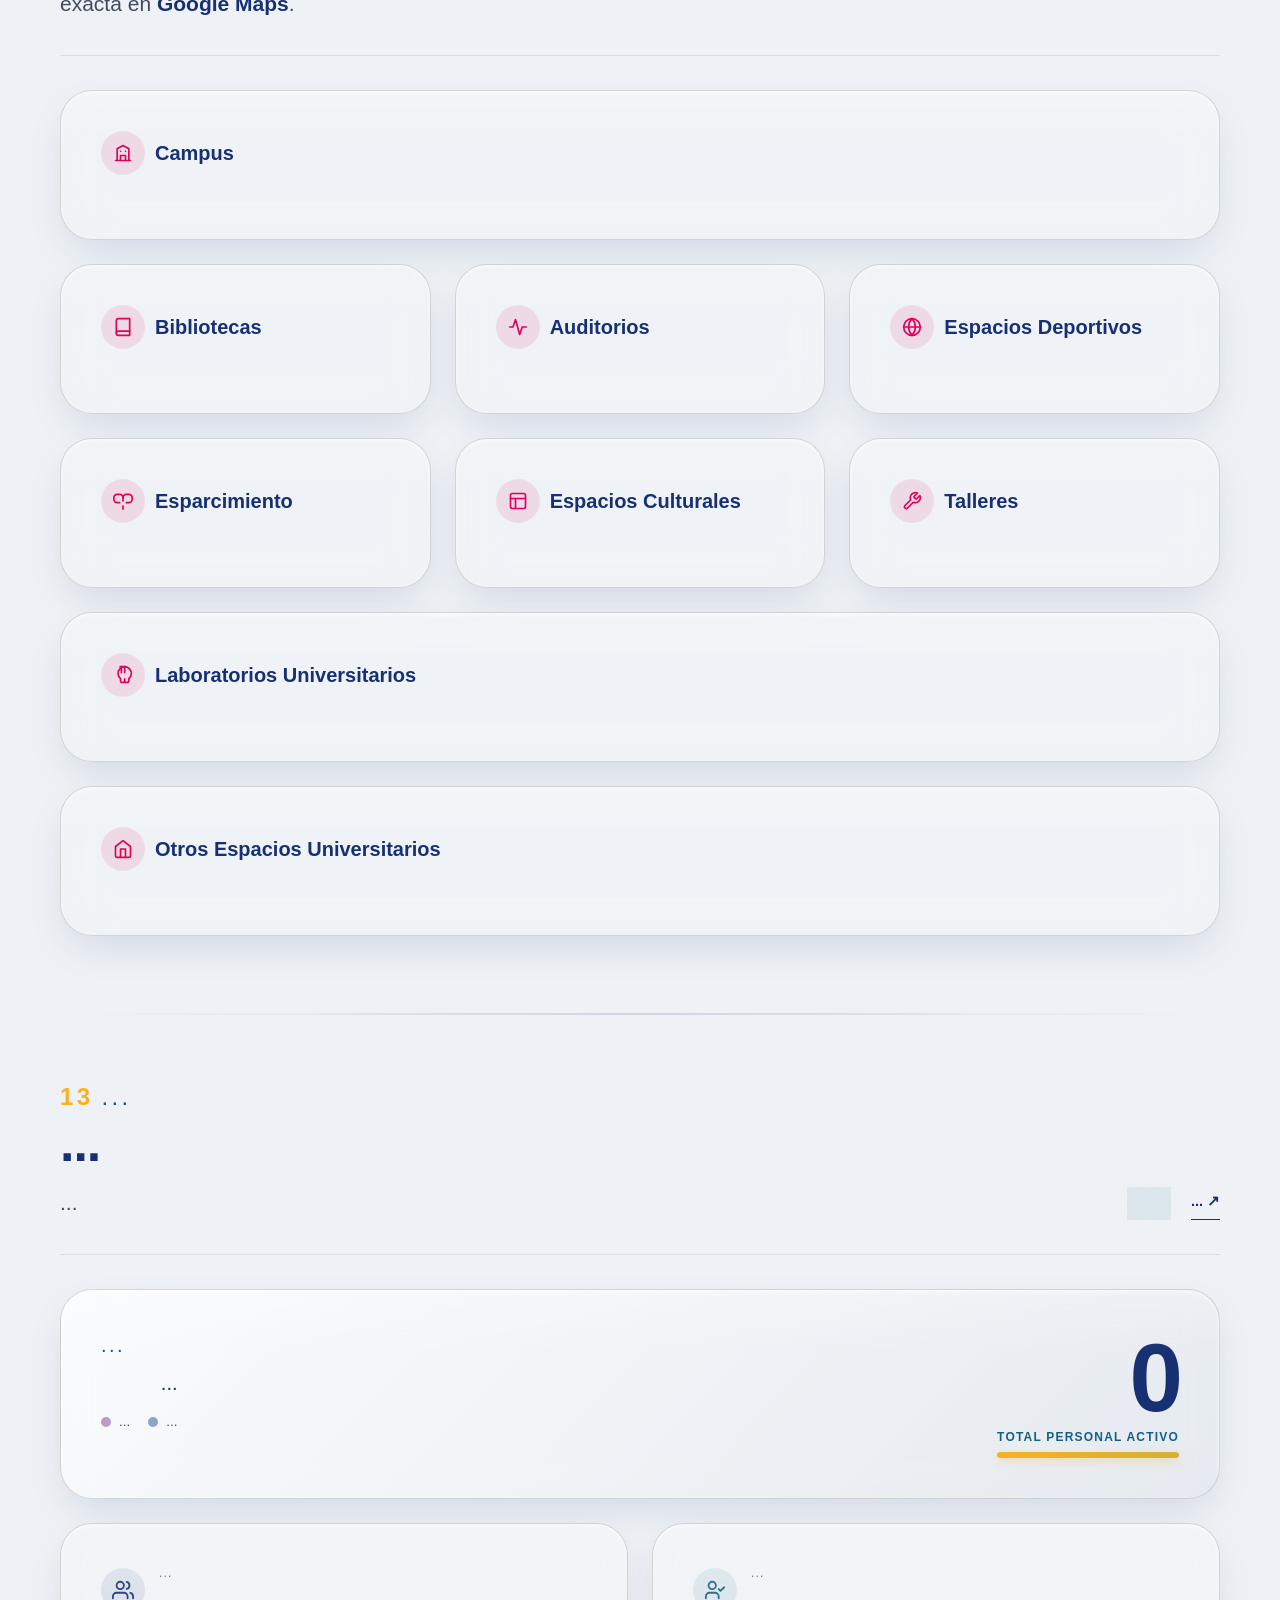
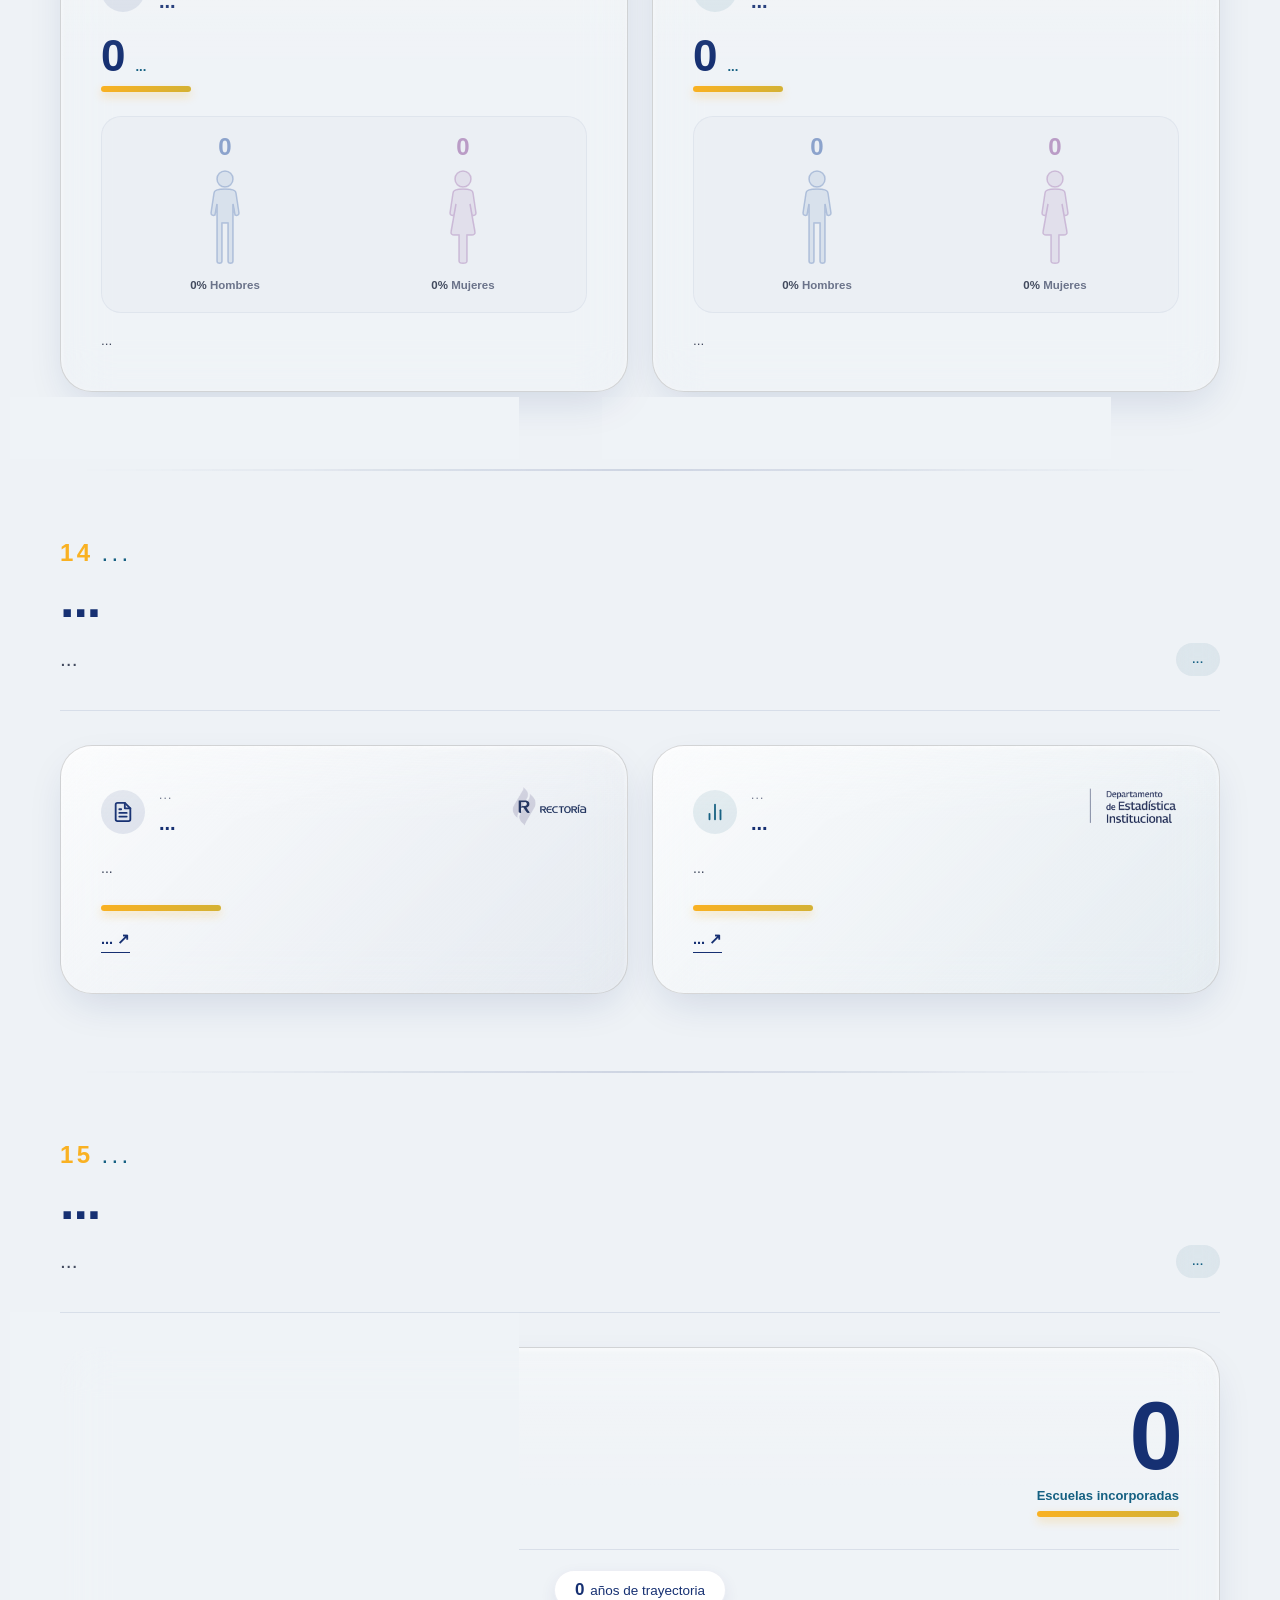
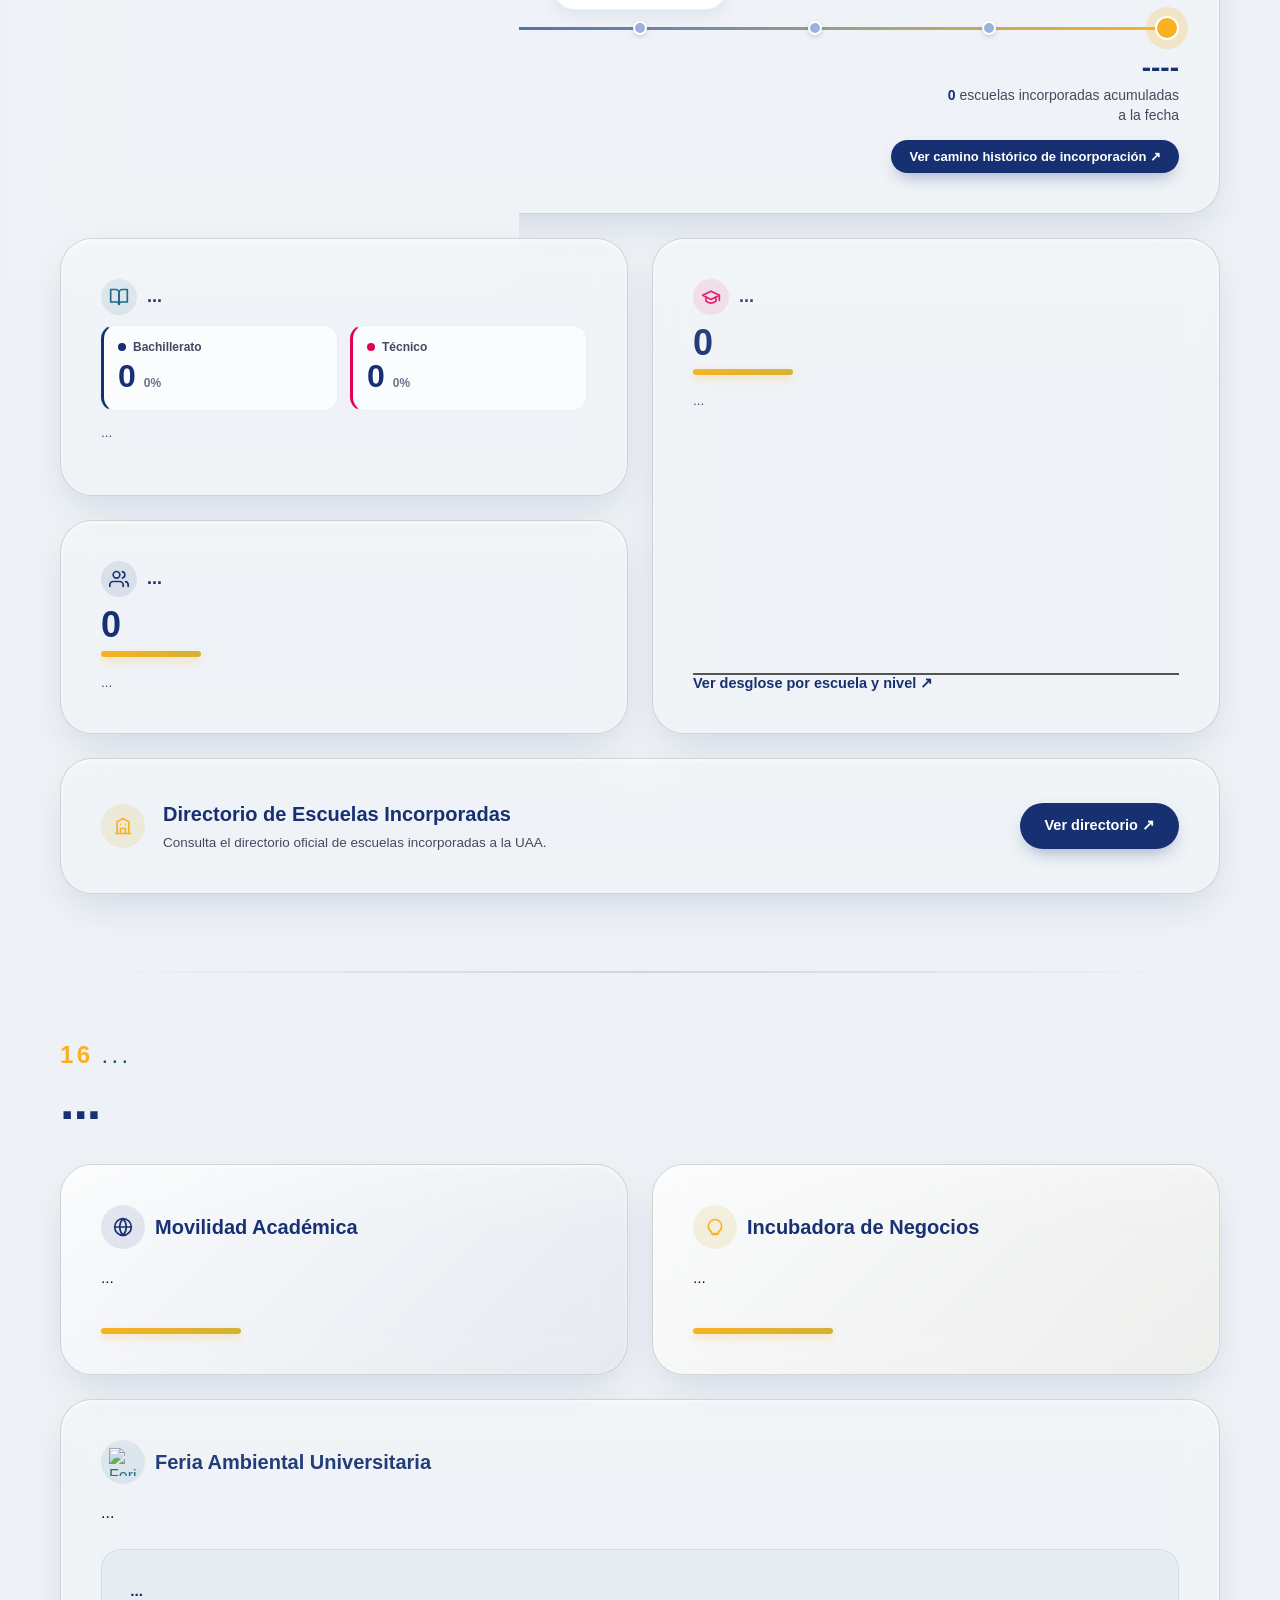
==== commit 94795247: "Ajustes de diseño en el apartado de personal académico para incluir mayor detalle en el género de lo" ====
--- a/index.html
+++ b/index.html
@@ -689,12 +689,16 @@
           <div class="hero-metric-desc" id="b6-t1-desc" style="margin-bottom: 16px;">...</div>
           <div class="hero-metric-num counter" id="b6-total-plantilla" data-target="0">0</div>
           <div class="hero-metric-bar-yellow" style="max-width: 220px;"></div>
+          <div id="b6-plantilla-genero" class="b6-gender-summary"></div>
         </div>
         <p class="metric-subtext" id="b6-plantilla-texto" style="margin-top: 24px;">...</p>
       </article>
 
       <article class="card card-7 card-bars reveal">
-        <div class="card-section-tag" id="b6-t2-tag">...</div>
+        <div class="flex-row-between" style="flex-wrap: wrap; gap: 10px; margin-bottom: 16px;">
+          <div class="card-section-tag" id="b6-t2-tag" style="margin-bottom: 0;">...</div>
+          <div class="b6-gender-legend" id="b6-contratacion-legend"></div>
+        </div>
         <div class="bars-container" id="b6-bars-contratacion"
           style="display: flex; flex-direction: column; gap: 14px; width: 100%;">
           <!-- Inyectado por JS -->
@@ -712,10 +716,13 @@
             src="https://snii.org/wp-content/uploads/2026/04/cropped-snii-sistema-nacional-de-investigadores-logo.png"
             alt="Logo SNII" style="height: 42px; object-fit: contain; opacity: 0.9;">
         </div>
-        <div style="margin-bottom: 24px;">
-          <div class="hero-metric-num counter" id="b6-snii-total" data-target="0">0</div>
-          <div class="hero-metric-bar-yellow" style="max-width: 180px; margin-top: 8px; margin-bottom: 12px;"></div>
-          <p class="metric-subtext" id="b6-snii-texto">...</p>
+        <div class="b6-snii-top-row">
+          <div>
+            <div class="hero-metric-num counter" id="b6-snii-total" data-target="0">0</div>
+            <div class="hero-metric-bar-yellow" style="max-width: 180px; margin-top: 8px; margin-bottom: 12px;"></div>
+            <p class="metric-subtext" id="b6-snii-texto">...</p>
+          </div>
+          <div id="b6-snii-genero-bar"></div>
         </div>
         <div class="breakdown-list" id="b6-snii-breakdown">
           <!-- Inyectado por JS -->
@@ -735,6 +742,7 @@
           <div class="hero-metric-label" style="margin-bottom: 4px;">Docentes con Perfil Deseable</div>
           <div class="hero-metric-num counter" id="b6-prodep-total" data-target="0">0</div>
           <div class="hero-metric-bar-yellow" style="max-width: 140px; margin-top: 6px;"></div>
+          <div id="b6-prodep-genero-bar" class="b6-gender-mini-bar"></div>
         </div>
         <div
           style="background: rgba(22, 48, 114, 0.03); padding: 16px; border-radius: 16px; border: 1px solid rgba(22, 48, 114, 0.06);">
--- a/assets/css/style.css
+++ b/assets/css/style.css
@@ -1372,6 +1372,7 @@
 }
 
 .snii-chart-track {
+    display: flex;
     height: 11px;
     overflow: hidden;
     border-radius: 999px;
@@ -1386,8 +1387,189 @@
     transition: width .45s ease;
 }
 
+.snii-chart-bar-seg {
+    height: 100%;
+    transition: width .45s ease;
+}
+
+.snii-chart-bar-seg.is-women {
+    background: var(--color-women);
+}
+
+.snii-chart-bar-seg.is-men {
+    background: var(--color-men);
+}
+
+.snii-chart-bar-seg.is-nb {
+    background: var(--uaa-teal);
+}
+
 .snii-dept-flat-row .snii-chart-bar {
     background: linear-gradient(90deg, var(--text-muted), var(--uaa-gray));
+}
+
+/* ==================== DESGLOSE POR GÉNERO (BLOQUE 06) ==================== */
+.b6-gender-summary {
+    margin-top: 18px;
+}
+
+.b6-gender-mini-bar {
+    margin-top: 16px;
+}
+
+.b6-snii-top-row {
+    display: flex;
+    align-items: center;
+    justify-content: space-between;
+    gap: 20px;
+    flex-wrap: wrap;
+    margin-bottom: 24px;
+}
+
+.b6-snii-top-row > div:first-child {
+    flex: 1 1 220px;
+}
+
+.b6-pictogram-box {
+    display: flex;
+    justify-content: space-around;
+    align-items: center;
+    padding: 16px 12px;
+    background: rgba(22, 48, 114, 0.025);
+    border-radius: 20px;
+    border: 1px solid rgba(22, 48, 114, 0.06);
+    gap: 14px;
+}
+
+.b6-pictogram-box.is-compact {
+    padding: 12px 16px;
+    gap: 20px;
+}
+
+.b6-pictogram-col {
+    display: flex;
+    flex-direction: column;
+    align-items: center;
+    gap: 6px;
+    flex: 1;
+    min-width: 72px;
+}
+
+.b6-pictogram-num {
+    font-size: 22px;
+    font-weight: 800;
+    line-height: 1;
+    font-variant-numeric: tabular-nums;
+}
+
+.b6-pictogram-svg {
+    width: 44px;
+    height: 88px;
+    overflow: visible;
+}
+
+.b6-pictogram-box.is-compact .b6-pictogram-svg {
+    width: 38px;
+    height: 76px;
+}
+
+.b6-pictogram-pct {
+    font-size: 11.5px;
+    font-weight: 700;
+    color: var(--text-secondary);
+    text-align: center;
+    margin-top: 2px;
+    white-space: nowrap;
+}
+
+.b6-pictogram-pct span {
+    font-weight: 600;
+    color: var(--text-muted);
+}
+
+.b6-gender-dot {
+    width: 8px;
+    height: 8px;
+    border-radius: 50%;
+    flex-shrink: 0;
+}
+
+.b6-gender-dot.is-women { background: var(--color-women); }
+.b6-gender-dot.is-men { background: var(--color-men); }
+.b6-gender-dot.is-nb { background: var(--uaa-teal); }
+
+.b6-gender-legend {
+    display: flex;
+    flex-wrap: wrap;
+    align-items: center;
+    gap: 12px;
+    font-size: 11.5px;
+    font-weight: 600;
+    color: var(--text-secondary);
+}
+
+.b6-gender-legend-item {
+    display: inline-flex;
+    align-items: center;
+    gap: 5px;
+}
+
+.b6-stacked-track {
+    display: flex;
+    gap: 1px;
+    overflow: hidden;
+}
+
+.b6-stacked-track .progress-fill {
+    border-radius: 0;
+}
+
+.b6-stacked-track .progress-fill:first-child {
+    border-top-left-radius: 999px;
+    border-bottom-left-radius: 999px;
+}
+
+.b6-stacked-track .progress-fill:last-child {
+    border-top-right-radius: 999px;
+    border-bottom-right-radius: 999px;
+}
+
+.b6-bar-subgender {
+    display: flex;
+    flex-wrap: wrap;
+    gap: 10px;
+    margin-top: 5px;
+    font-size: 11.5px;
+    color: var(--text-muted);
+    font-variant-numeric: tabular-nums;
+}
+
+.b6-bar-subgender span {
+    display: inline-flex;
+    align-items: center;
+    gap: 4px;
+}
+
+.snii-dept-gender {
+    display: inline-flex;
+    align-items: center;
+    gap: 6px;
+    margin-left: 8px;
+    font-size: 11px;
+    font-weight: 600;
+    color: var(--text-muted);
+    font-variant-numeric: tabular-nums;
+}
+
+.snii-summary-gender {
+    display: flex;
+    flex-wrap: wrap;
+    justify-content: center;
+    gap: 8px;
+    font-size: 11px;
+    font-weight: 600;
+    color: var(--text-secondary);
+    font-variant-numeric: tabular-nums;
 }
 
 @media (max-width: 760px) {
@@ -3189,12 +3371,23 @@
     text-decoration: none;
     overflow-wrap: normal;
     vertical-align: baseline;
+    /* Nunca más ancho que la burbuja: las etiquetas largas se recortan con "…" */
+    max-width: 100%;
+    box-sizing: border-box;
     transition: background 0.2s ease, border-color 0.2s ease;
+}
+
+.bot-message .message-bubble a.chatbot-link .chatbot-link-text {
+    min-width: 0;
+    overflow: hidden;
+    text-overflow: ellipsis;
+    white-space: nowrap;
 }
 
 .bot-message .message-bubble a.chatbot-link::after {
     content: "\2197"; /* flecha ↗ */
     font-size: 11px;
+    flex-shrink: 0;
 }
 
 .bot-message .message-bubble a.chatbot-link--map::before {
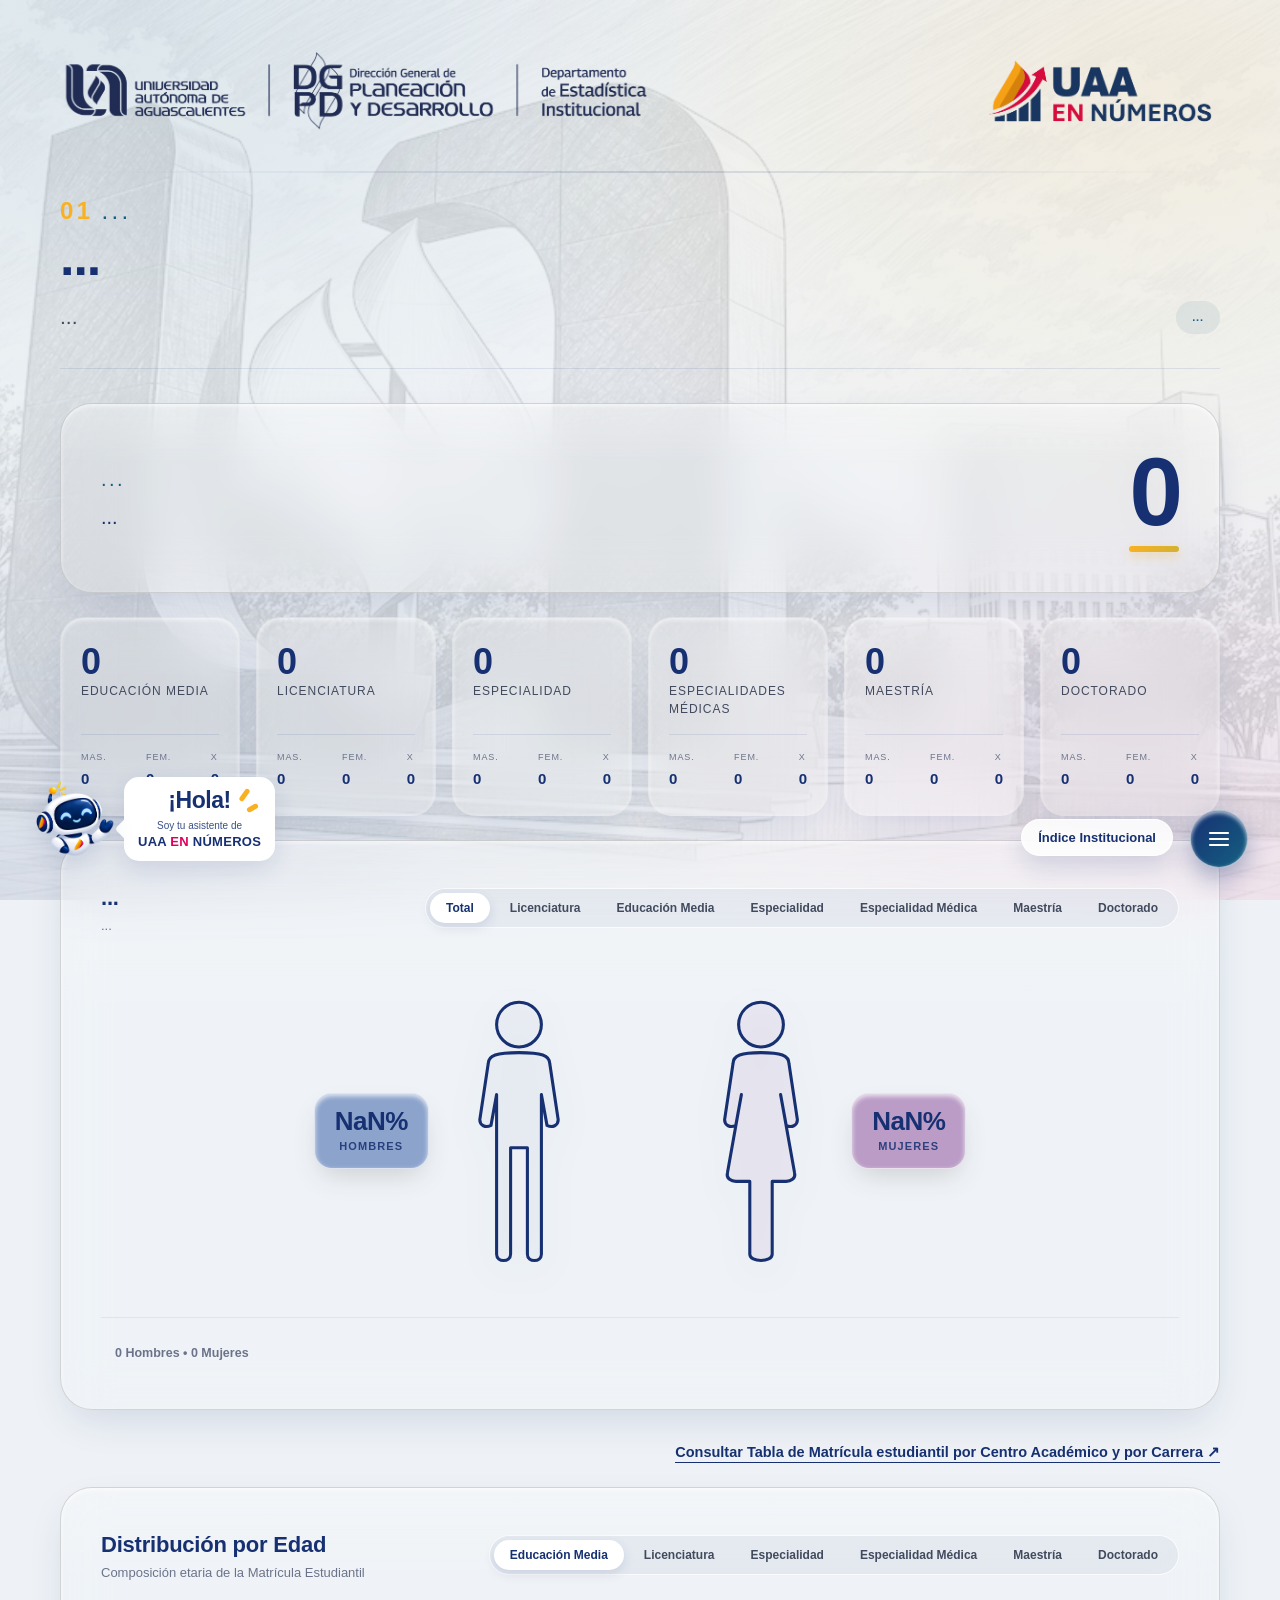
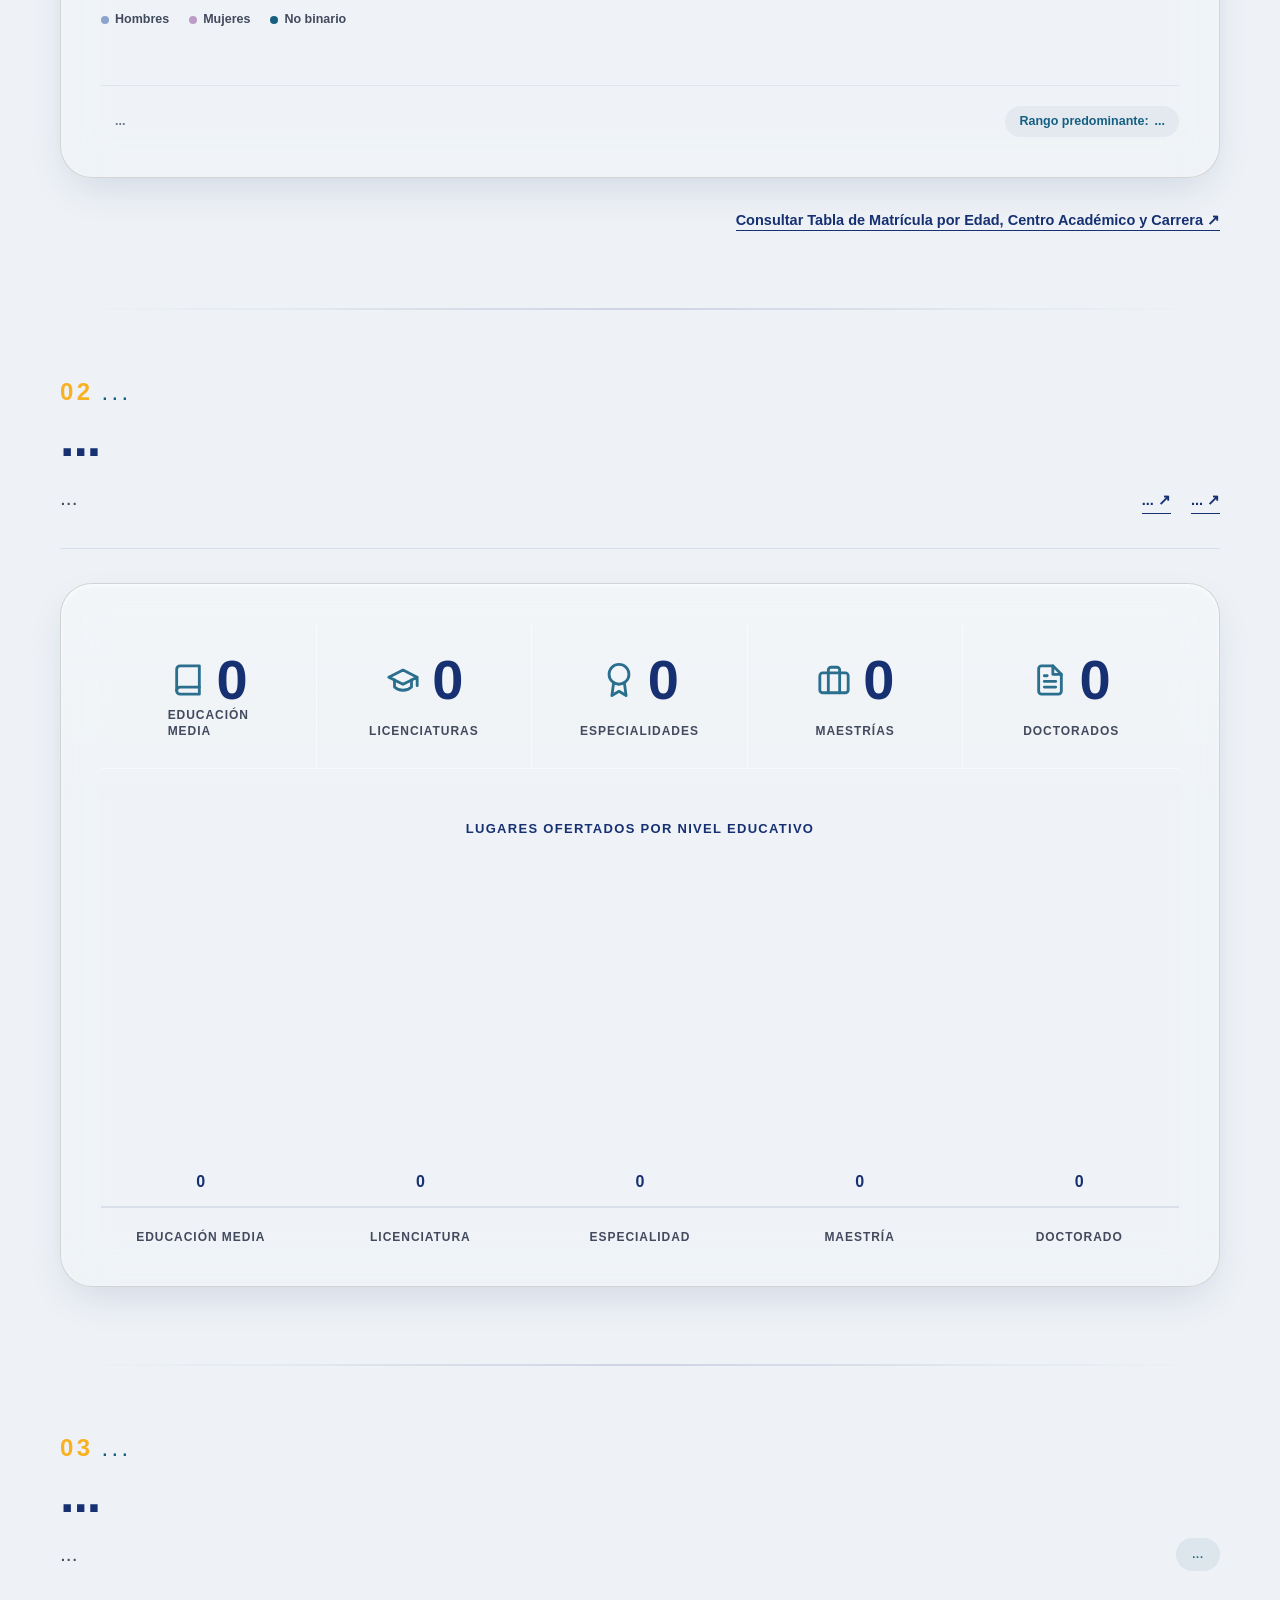
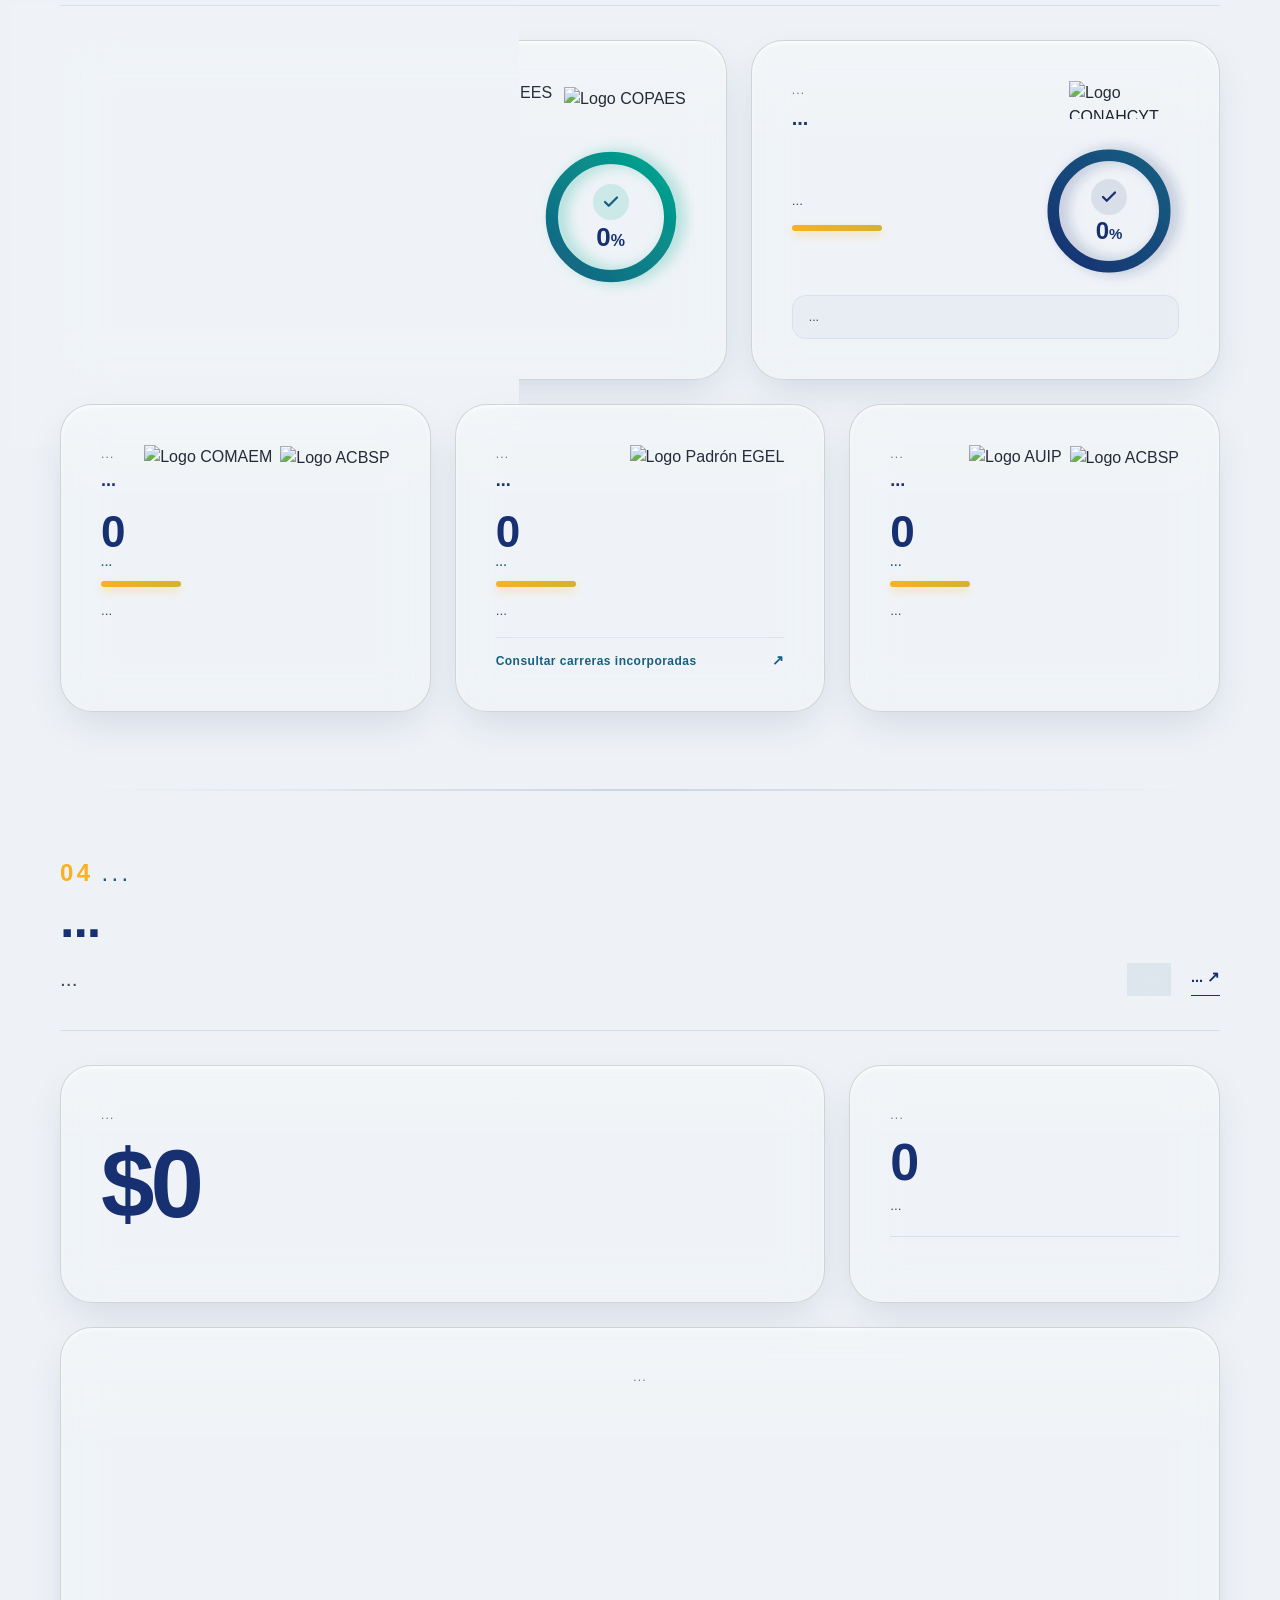
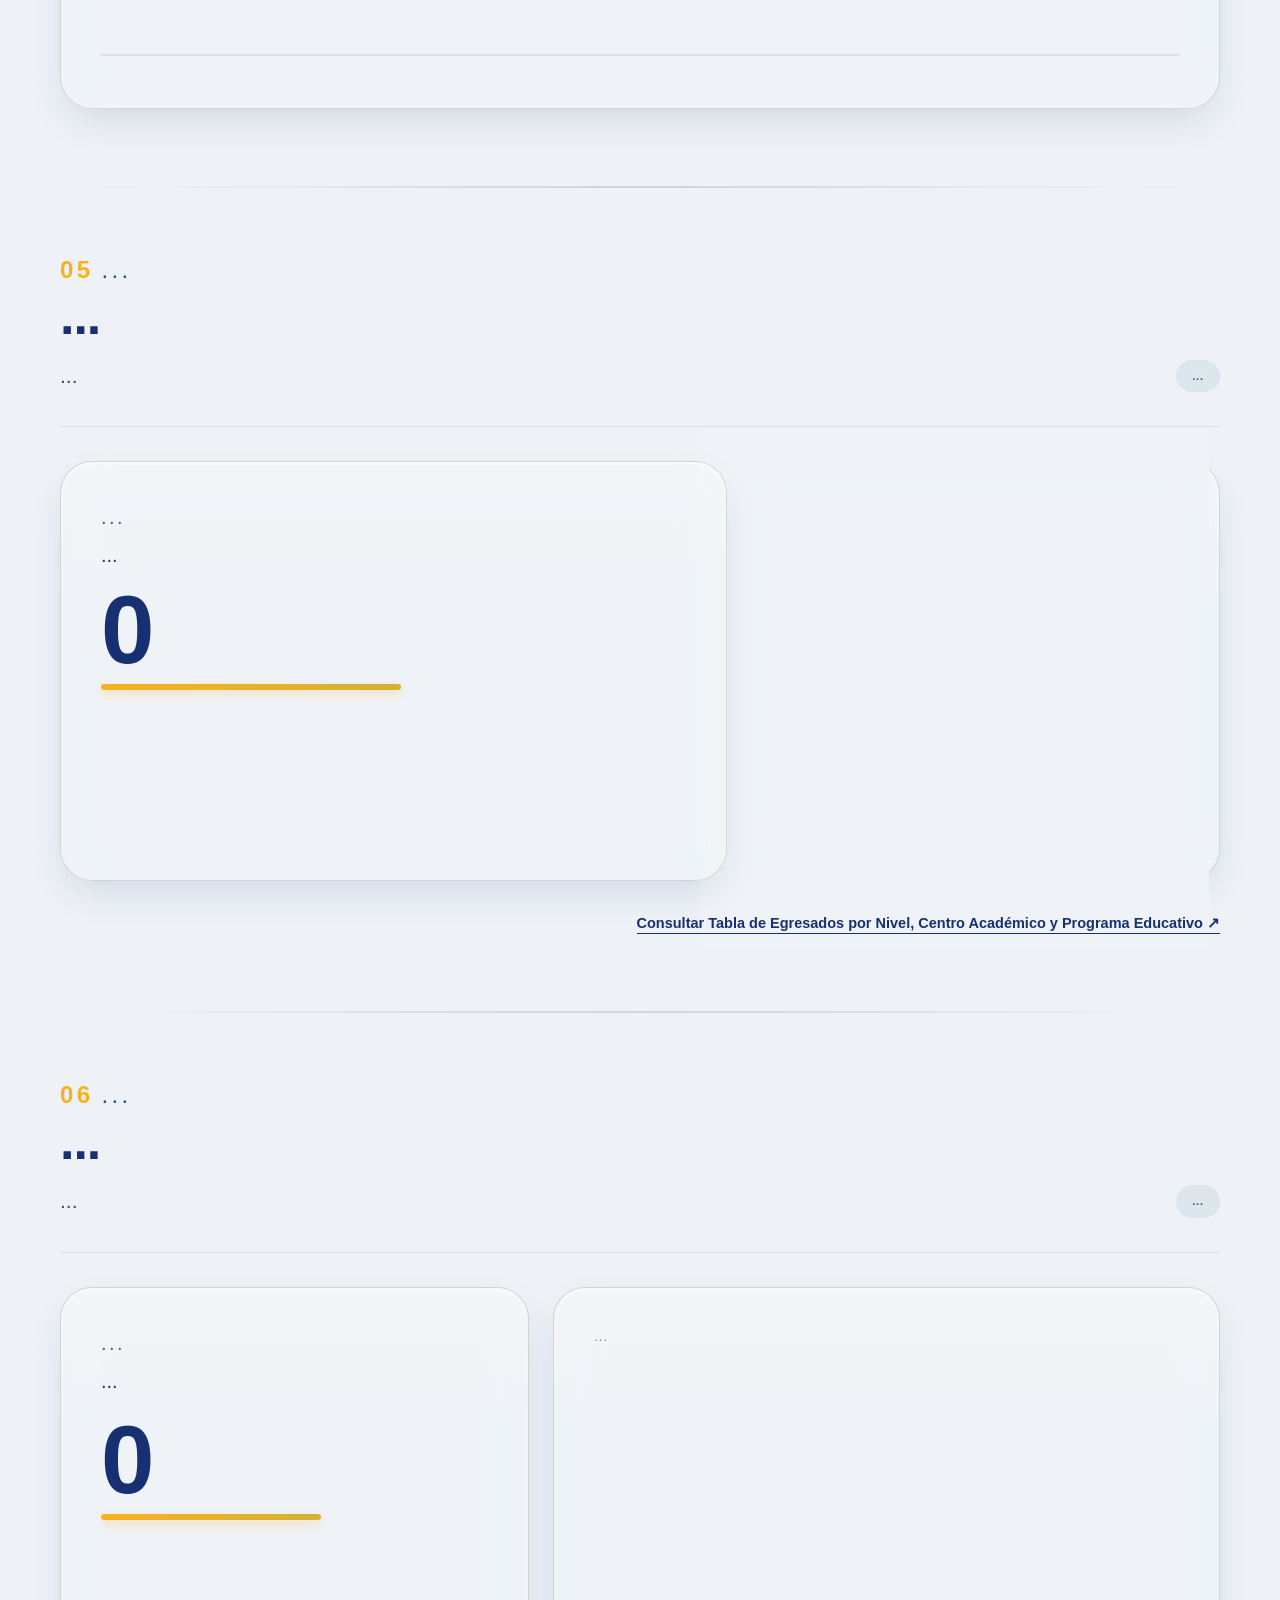
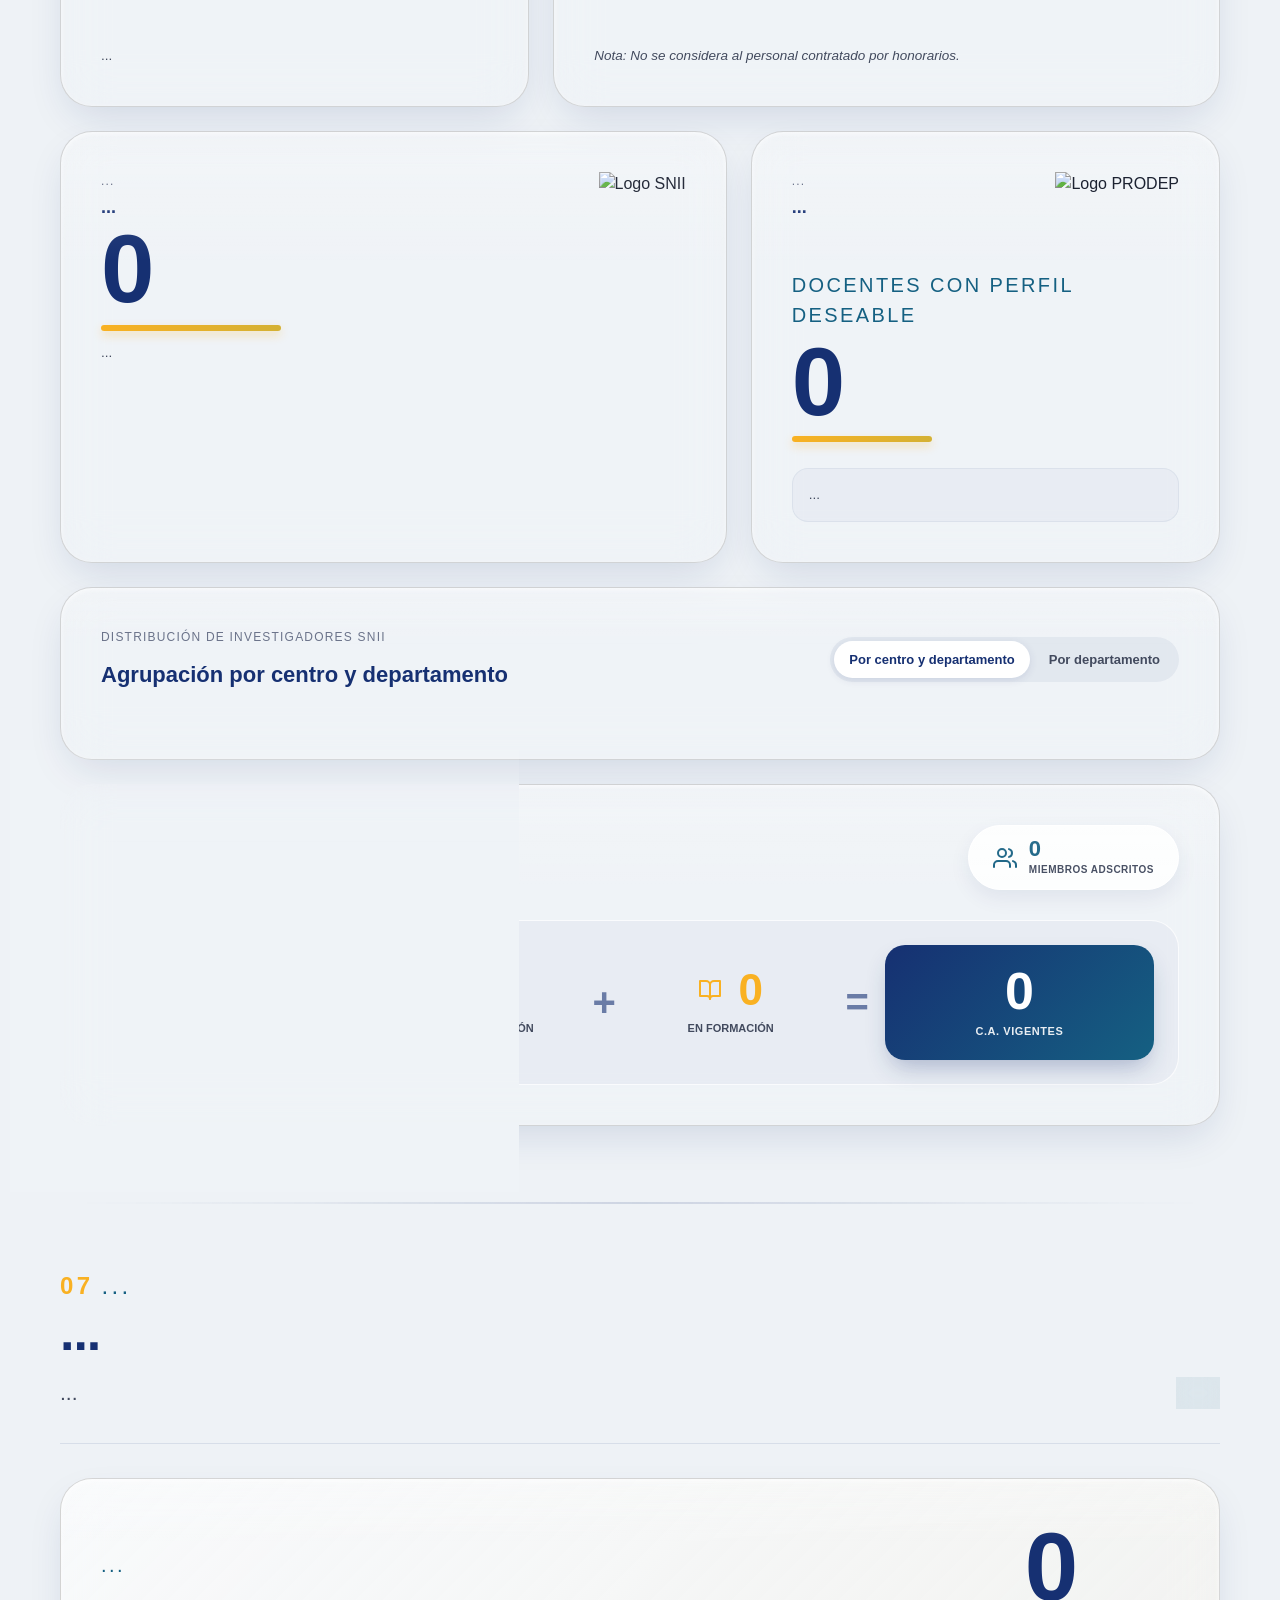
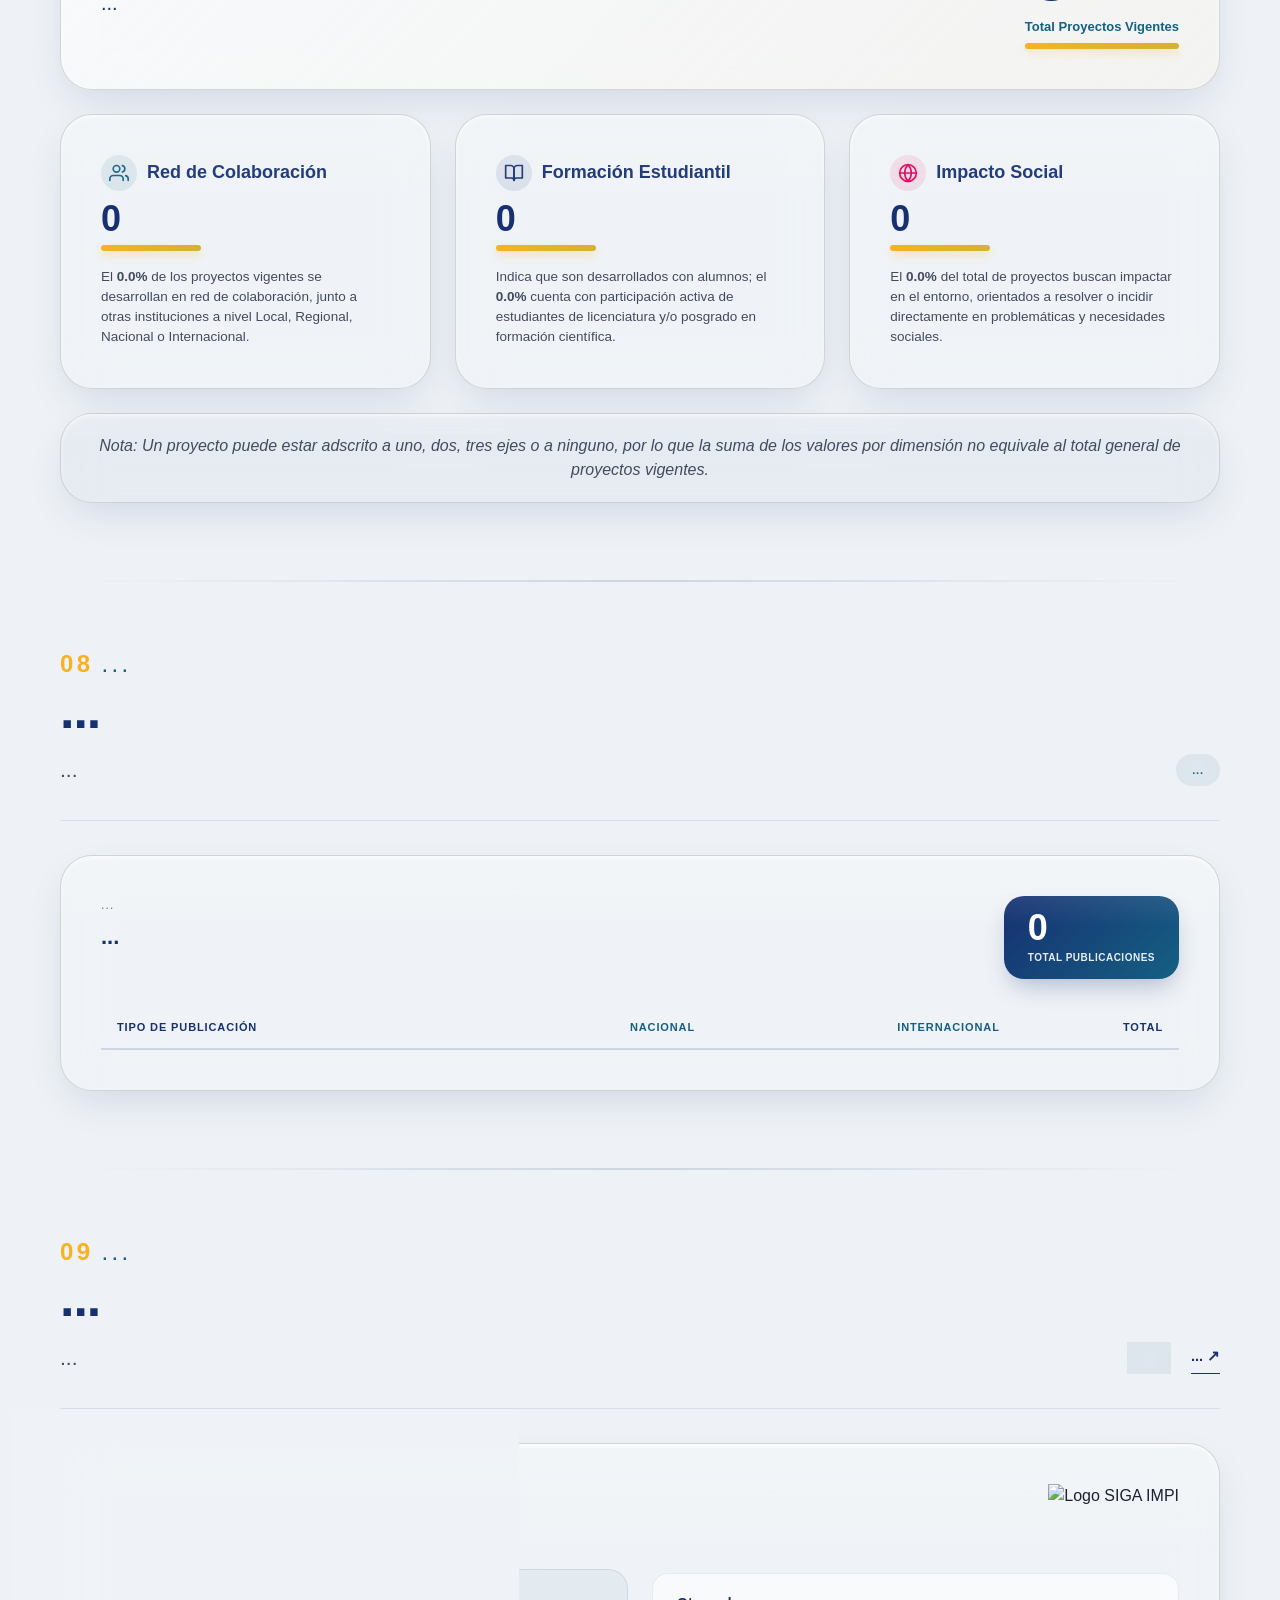
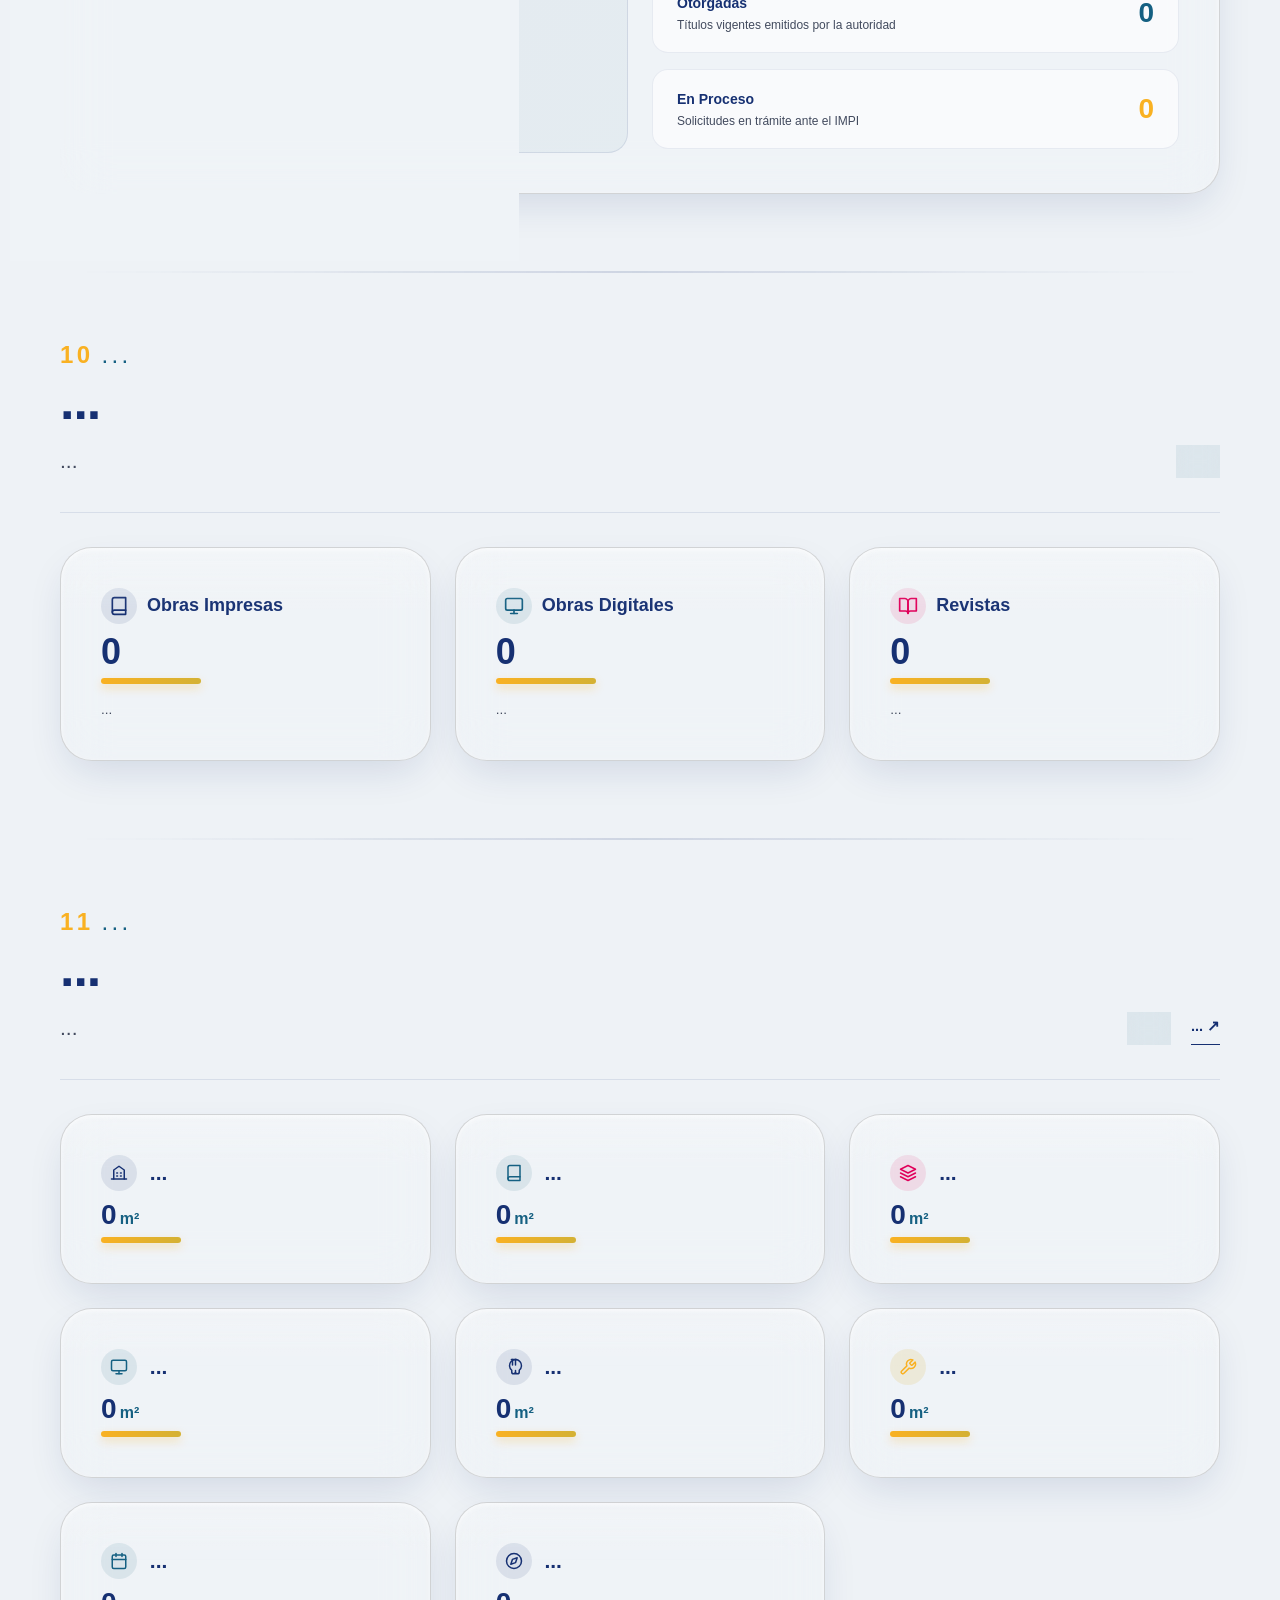
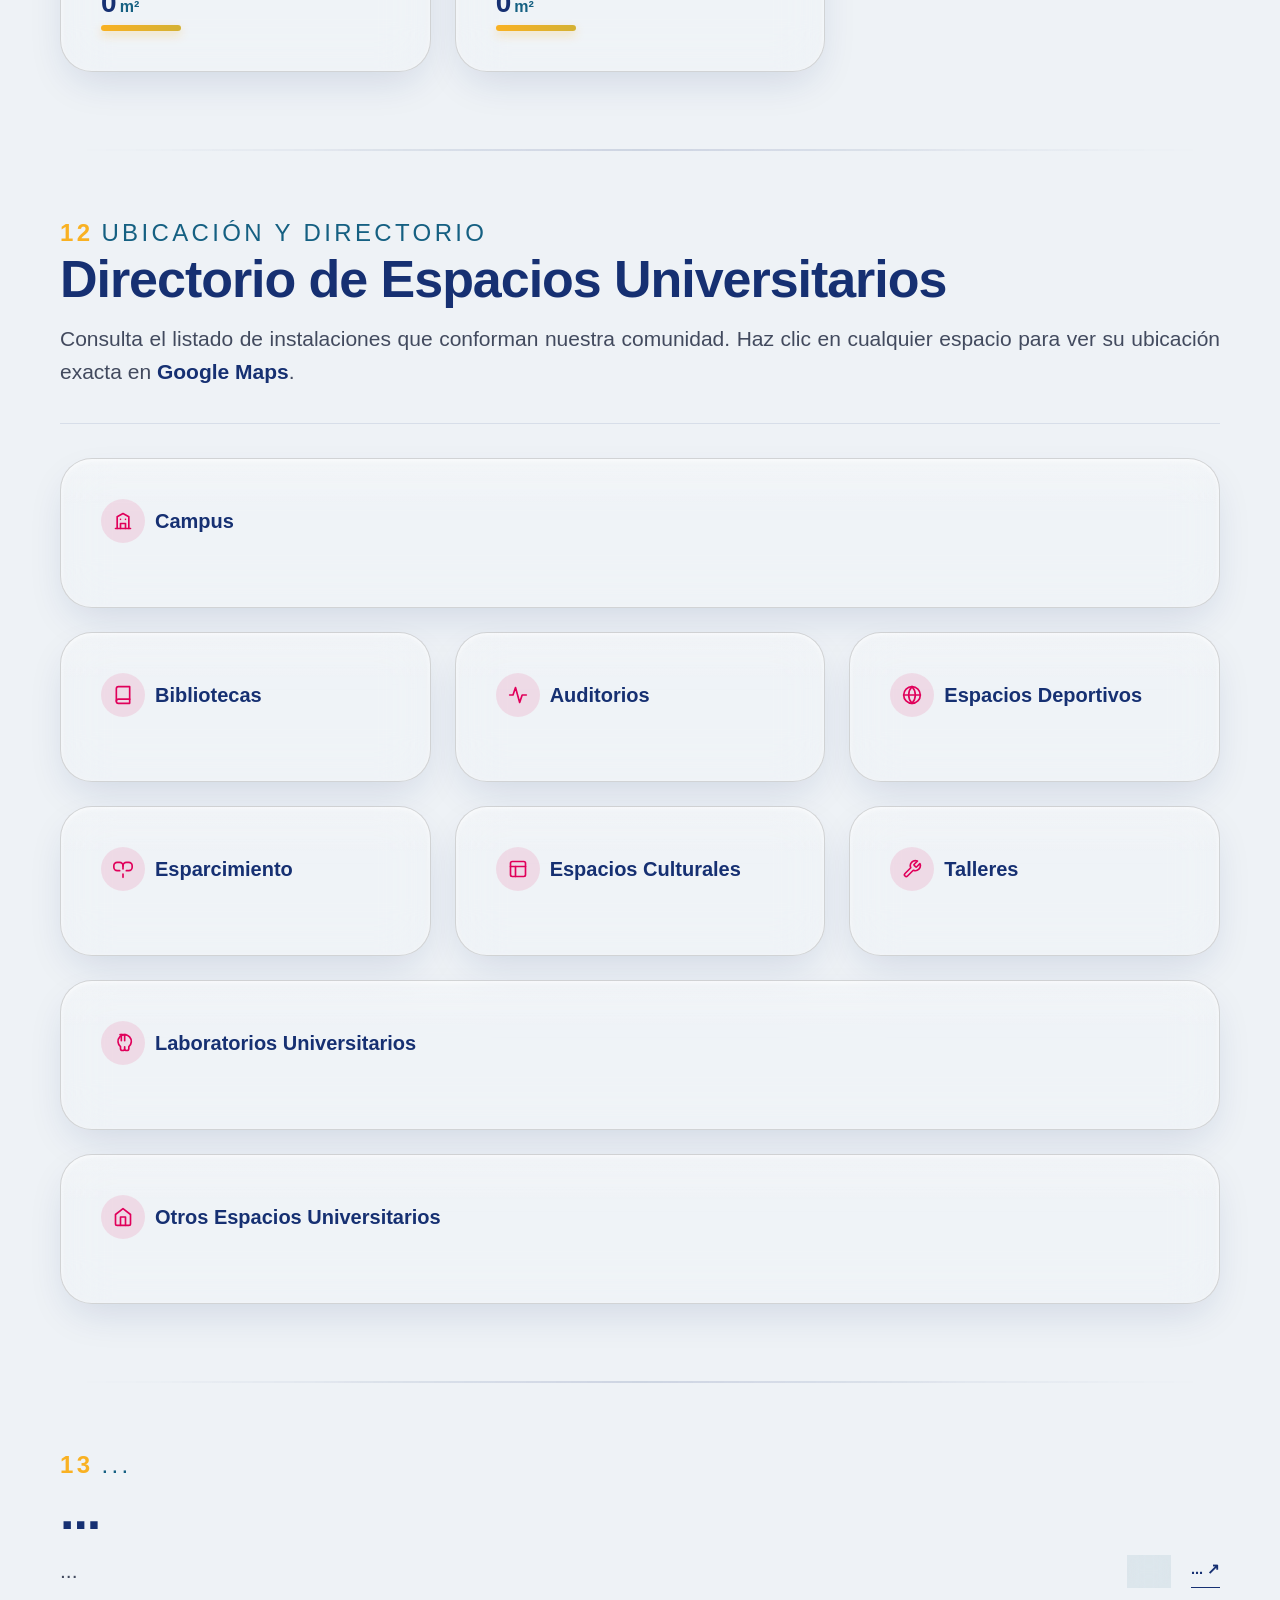
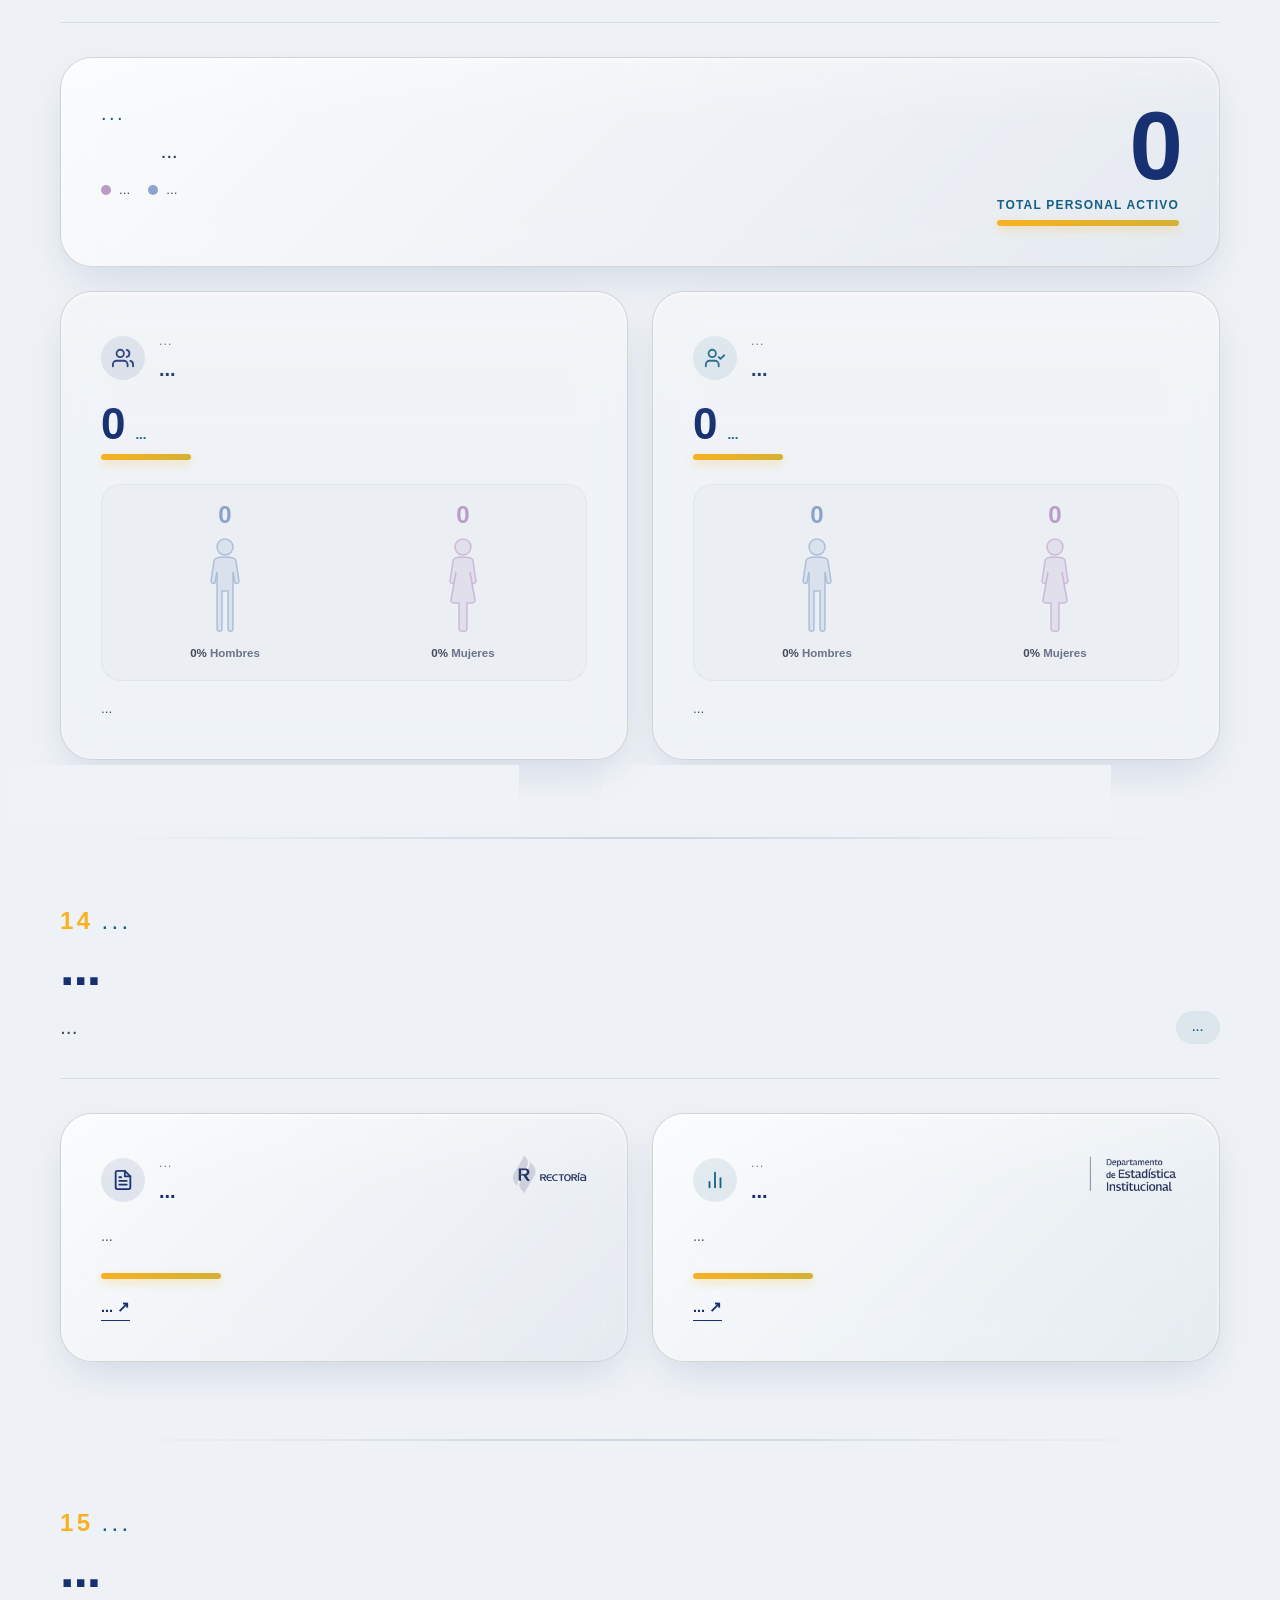
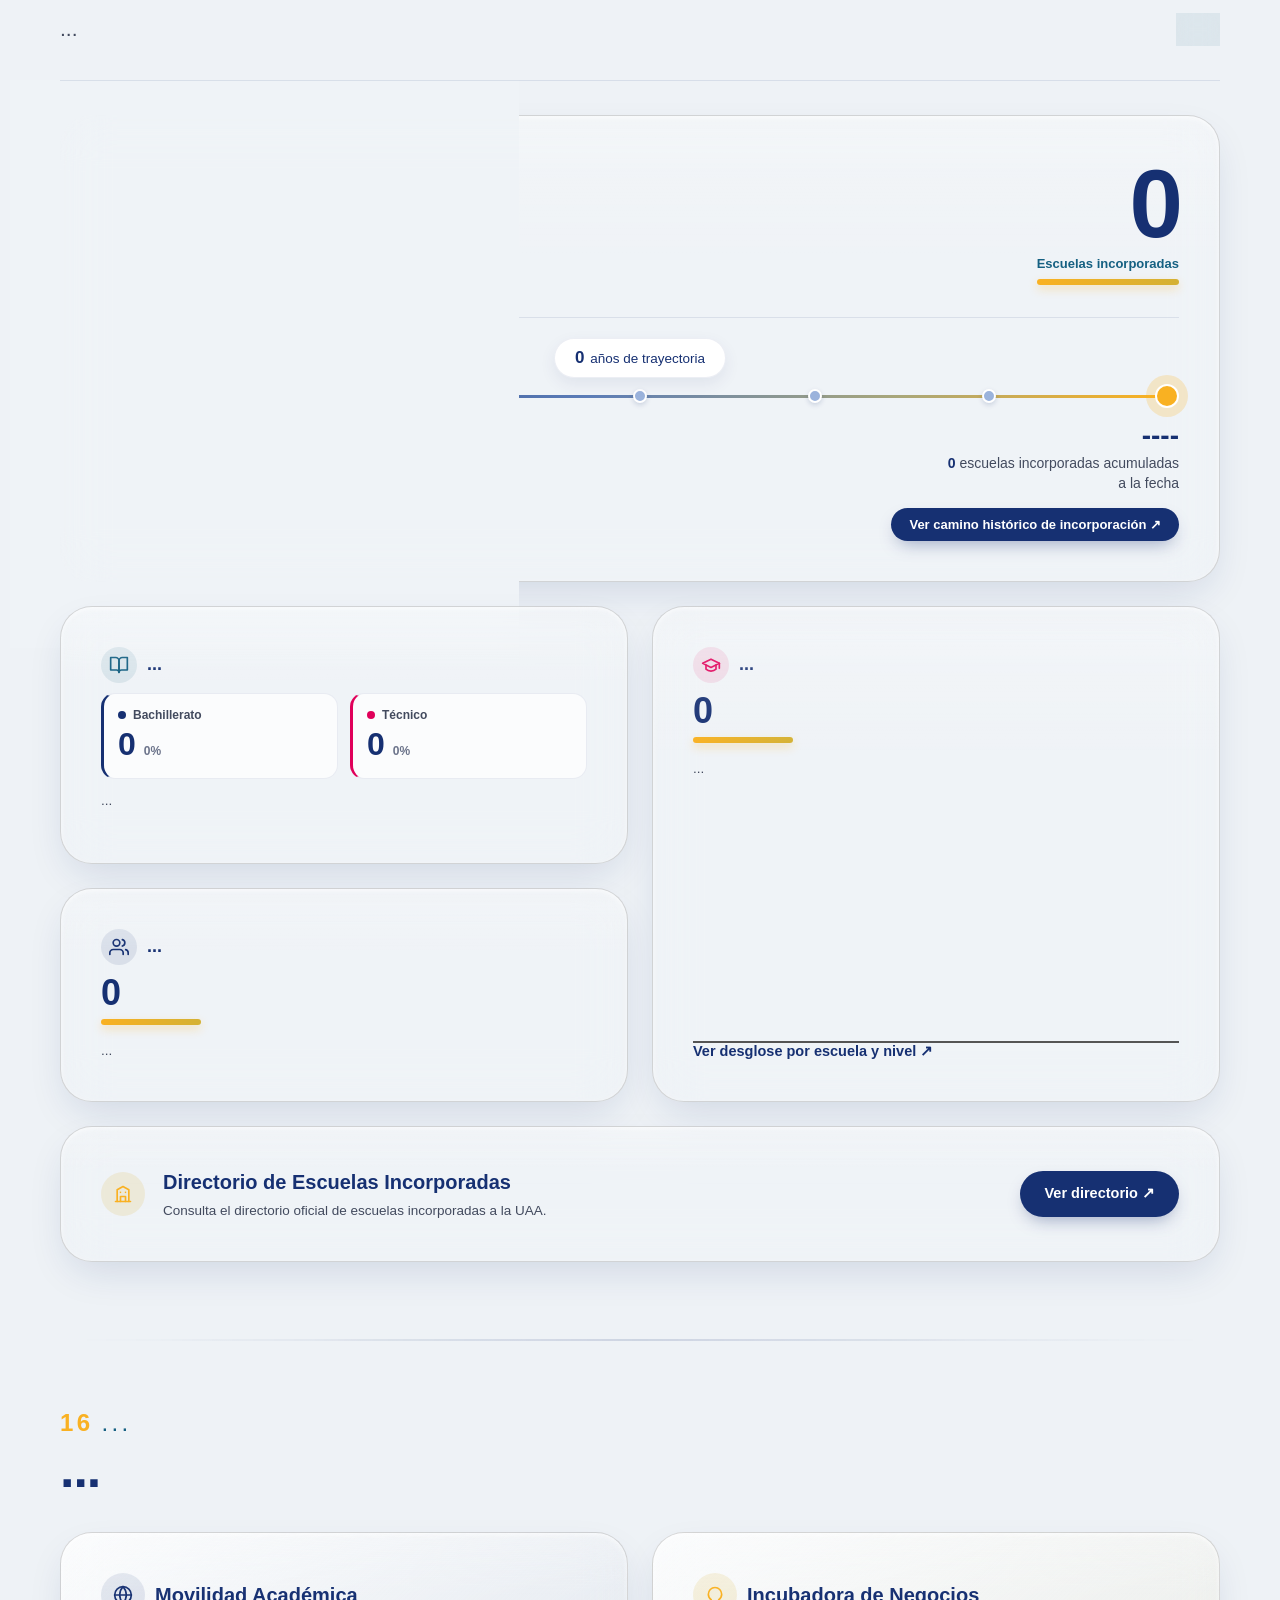
==== commit 5d538404: "Se integra desglose por edad en la matrícula" ====
--- a/index.html
+++ b/index.html
@@ -238,6 +238,46 @@
       <div class="matricula-action-wrapper reveal">
         <button id="open-modal-centros" class="block-action-link" style="background:none; border-top:none; border-left:none; border-right:none;">
           Consultar Tabla de Matrícula estudiantil por Centro Académico y por Carrera &#8599;
+        </button>
+      </div>
+
+      <article class="card card-12 card-age-distribution reveal" id="ageDistributionCard">
+        <div class="gender-card-header">
+          <div class="gender-card-title-group">
+            <h3>Distribución por Edad</h3>
+            <p>Composición etaria de la Matrícula Estudiantil</p>
+          </div>
+          <div class="segmented-control" id="ageFilter" role="group" aria-label="Filtrar distribución por edad por nivel educativo">
+            <button class="segment-btn active" type="button" data-level="media">Educación Media</button>
+            <button class="segment-btn" type="button" data-level="licenciatura">Licenciatura</button>
+            <button class="segment-btn" type="button" data-level="especialidades">Especialidad</button>
+            <button class="segment-btn" type="button" data-level="especialidadesMedicas">Especialidad Médica</button>
+            <button class="segment-btn" type="button" data-level="maestria">Maestría</button>
+            <button class="segment-btn" type="button" data-level="doctorado">Doctorado</button>
+          </div>
+        </div>
+
+        <div class="age-gender-legend" aria-label="Leyenda por género">
+          <span class="age-legend-item"><i class="b6-gender-dot is-men" aria-hidden="true"></i> Hombres <span id="ageLegendMen"></span></span>
+          <span class="age-legend-item"><i class="b6-gender-dot is-women" aria-hidden="true"></i> Mujeres <span id="ageLegendWomen"></span></span>
+          <span class="age-legend-item"><i class="b6-gender-dot is-nb" aria-hidden="true"></i> No binario <span id="ageLegendNb"></span></span>
+        </div>
+
+        <div class="age-chart-stage" id="ageChartStage" aria-live="polite">
+          <!-- Renderizado dinámicamente por JS -->
+        </div>
+
+        <div class="gender-meta-footer age-meta-footer">
+          <div><strong id="ageTotalSummary">...</strong></div>
+          <div class="non-binary-tag age-highlight-tag" id="ageHighlightTag">
+            <span>Rango predominante:</span> <strong id="ageTopRange">...</strong>
+          </div>
+        </div>
+      </article>
+
+      <div class="matricula-action-wrapper reveal">
+        <button id="open-modal-edades" type="button" class="block-action-link" style="background:none; border-top:none; border-left:none; border-right:none;">
+          Consultar Tabla de Matrícula por Edad, Centro Académico y Carrera &#8599;
         </button>
       </div>
     </section>
@@ -2138,6 +2178,48 @@
     >
   </div>
 
+  <!-- MODAL DESGLOSE MATRÍCULA POR EDAD Y CARRERA (BLOQUE 01) -->
+  <div class="glass-modal-overlay" id="modalEdades">
+    <div class="glass-modal">
+      <div class="modal-header">
+        <h2 class="modal-title">Tabla de Matrícula por Rango de Edad, Centro Académico y Carrera</h2>
+        <button id="close-modal-edades" class="close-btn" type="button" aria-label="Cerrar">&times;</button>
+      </div>
+      <div class="egresados-modal-toolbar">
+        <input
+          type="search"
+          id="b1-edad-modal-search"
+          class="egresados-modal-search"
+          placeholder="Buscar carrera, centro o nivel..."
+          aria-label="Buscar carrera, centro o nivel en tabla por edad"
+        >
+        <div class="segmented-control" id="b1-edad-modal-filter" role="group" aria-label="Seleccionar rango de edad por nivel">
+          <button class="segment-btn active" type="button" data-group="media">Educación Media</button>
+          <button class="segment-btn" type="button" data-group="superior">Licenciatura y Posgrado</button>
+        </div>
+        <div class="edad-table-actions" role="group" aria-label="Controlar el detalle de la tabla">
+          <button type="button" id="b1-edad-expand-all">Expandir todo</button>
+          <button type="button" id="b1-edad-collapse-all">Contraer todo</button>
+        </div>
+        <span id="b1-edad-modal-count" class="egresados-modal-count"></span>
+      </div>
+      <div class="matricula-modal-layout">
+        <div class="modal-body matricula-table-scroll">
+          <table class="glass-table" id="tablaEdades">
+            <thead></thead>
+            <tbody></tbody>
+            <tfoot></tfoot>
+          </table>
+        </div>
+      </div>
+    </div>
+    <img
+      src="assets/img/desplegar-tabla.png"
+      alt="Da clic para desplegar el detalle de la tabla"
+      class="matricula-modal-hint"
+    >
+  </div>
+
   <!-- MODAL DESGLOSE EGRESADOS POR CARRERA (BLOQUE 05) -->
   <div class="glass-modal-overlay" id="modalEgresados">
     <div class="glass-modal">
--- a/assets/css/style.css
+++ b/assets/css/style.css
@@ -1933,6 +1933,223 @@
     color: var(--uaa-teal);
 }
 
+/* ==================== DISTRIBUCIÓN POR EDAD (BLOQUE 01) ==================== */
+.card-age-distribution {
+    grid-column: span 12;
+    display: flex;
+    flex-direction: column;
+    gap: clamp(14px, 2.5vw, 28px);
+}
+
+.age-gender-legend {
+    display: flex;
+    flex-wrap: wrap;
+    align-items: center;
+    gap: 14px;
+    font-size: 12.5px;
+    font-weight: 600;
+    color: var(--text-secondary);
+    position: relative;
+    z-index: 1;
+}
+
+.age-legend-item {
+    display: inline-flex;
+    align-items: center;
+    gap: 6px;
+}
+
+.age-chart-stage {
+    display: flex;
+    flex-direction: column;
+    gap: 6px;
+    position: relative;
+    z-index: 1;
+}
+
+.age-pyramid-header {
+    display: grid;
+    grid-template-columns: 1fr minmax(120px, 150px) 1fr;
+    align-items: center;
+    gap: 10px;
+    padding: 0 10px 6px;
+    border-bottom: 1px solid rgba(22, 48, 114, 0.1);
+    font-family: var(--font-display);
+    font-size: 12px;
+    font-weight: 700;
+    text-transform: uppercase;
+    letter-spacing: 0.06em;
+    color: var(--text-secondary);
+}
+
+.age-pyramid-header-left {
+    text-align: right;
+    color: var(--uaa-navy);
+}
+
+.age-pyramid-header-center {
+    text-align: center;
+    color: var(--text-muted);
+}
+
+.age-pyramid-header-right {
+    text-align: left;
+    color: var(--uaa-navy);
+}
+
+.age-pyramid-row {
+    display: grid;
+    grid-template-columns: 1fr minmax(120px, 150px) 1fr;
+    align-items: center;
+    gap: 10px;
+    padding: 5px 10px;
+    border-radius: 12px;
+    opacity: 0.45;
+    transition: opacity 0.25s ease, background-color 0.25s ease, box-shadow 0.25s ease;
+}
+
+.age-pyramid-row:hover {
+    opacity: 0.92;
+    background: rgba(22, 48, 114, 0.04);
+}
+
+.age-pyramid-row.is-top {
+    opacity: 1;
+    background: rgba(255, 255, 255, 0.58);
+    box-shadow: 0 4px 14px rgba(22, 48, 114, 0.08), inset 0 0 0 1px rgba(22, 48, 114, 0.14);
+}
+
+.age-pyramid-row.is-top:hover {
+    opacity: 1;
+    background: rgba(255, 255, 255, 0.74);
+}
+
+.age-pyramid-side {
+    display: flex;
+    align-items: center;
+    gap: 8px;
+    min-width: 0;
+}
+
+.age-pyramid-side.is-left {
+    justify-content: flex-end;
+}
+
+.age-pyramid-side.is-right {
+    justify-content: flex-start;
+}
+
+.age-pyramid-track {
+    flex: 1 1 auto;
+    height: 18px;
+    background: rgba(22, 48, 114, 0.05);
+    display: flex;
+    align-items: center;
+    overflow: hidden;
+}
+
+.age-pyramid-side.is-left .age-pyramid-track {
+    justify-content: flex-end;
+    border-radius: 999px 3px 3px 999px;
+}
+
+.age-pyramid-side.is-right .age-pyramid-track {
+    justify-content: flex-start;
+    border-radius: 3px 999px 999px 3px;
+}
+
+.age-pyramid-bar {
+    height: 100%;
+    transition: width 0.7s cubic-bezier(0.16, 1, 0.3, 1);
+}
+
+.age-pyramid-bar.is-men {
+    background: var(--color-men);
+    border-radius: 999px 0 0 999px;
+}
+
+.age-pyramid-bar.is-women {
+    background: var(--color-women);
+    border-radius: 0 999px 999px 0;
+}
+
+.age-pyramid-val {
+    flex: 0 0 auto;
+    min-width: 42px;
+    font-size: 12px;
+    font-weight: 700;
+    font-variant-numeric: tabular-nums;
+    color: var(--uaa-navy);
+}
+
+.age-pyramid-side.is-left .age-pyramid-val {
+    text-align: right;
+}
+
+.age-pyramid-side.is-right .age-pyramid-val {
+    text-align: left;
+}
+
+.age-pyramid-center {
+    display: flex;
+    flex-direction: column;
+    align-items: center;
+    justify-content: center;
+    text-align: center;
+    line-height: 1.15;
+    padding: 2px 4px;
+    border-left: 1px solid rgba(22, 48, 114, 0.1);
+    border-right: 1px solid rgba(22, 48, 114, 0.1);
+}
+
+.age-pyramid-age-lbl {
+    font-family: var(--font-display);
+    font-size: 12.5px;
+    font-weight: 600;
+    color: var(--uaa-navy);
+    white-space: nowrap;
+}
+
+.age-pyramid-row.is-top .age-pyramid-age-lbl {
+    font-weight: 800;
+}
+
+.age-pyramid-sub {
+    font-size: 10.5px;
+    font-weight: 600;
+    color: var(--text-muted);
+    font-variant-numeric: tabular-nums;
+    white-space: nowrap;
+}
+
+.age-pyramid-nb {
+    color: var(--uaa-teal);
+    font-weight: 700;
+}
+
+@media (max-width: 700px) {
+    .age-pyramid-header,
+    .age-pyramid-row {
+        grid-template-columns: 1fr minmax(92px, 112px) 1fr;
+        gap: 6px;
+        padding-left: 4px;
+        padding-right: 4px;
+    }
+
+    .age-pyramid-val {
+        min-width: 30px;
+        font-size: 11px;
+    }
+
+    .age-pyramid-age-lbl {
+        font-size: 11px;
+    }
+
+    .age-pyramid-sub {
+        font-size: 9.5px;
+    }
+}
+
 /* ==================== BLOQUE 02: OFERTA EDUCATIVA ==================== */
 .offer-box {
     grid-column: span 12;
@@ -2288,6 +2505,7 @@
 
 /* Reserva el espacio inferior izquierdo del asistente sin modificar el chatbot. */
 #modalCentros.glass-modal-overlay,
+#modalEdades.glass-modal-overlay,
 #modalEgresados.glass-modal-overlay {
     display: grid;
     grid-template-columns: 1fr minmax(0, 960px) 1fr;
@@ -2297,6 +2515,7 @@
 }
 
 #modalCentros .glass-modal,
+#modalEdades .glass-modal,
 #modalEgresados .glass-modal {
     grid-column: 2;
     width: 100%;
@@ -2379,6 +2598,7 @@
 
 @media (max-width: 1000px) {
     #modalCentros.glass-modal-overlay,
+    #modalEdades.glass-modal-overlay,
     #modalEgresados.glass-modal-overlay {
         display: flex;
         justify-content: center;
@@ -2391,6 +2611,7 @@
     }
 
     #modalCentros .glass-modal,
+    #modalEdades .glass-modal,
     #modalEgresados .glass-modal {
         max-height: 76vh;
     }
@@ -2437,10 +2658,53 @@
     color: var(--text-secondary);
 }
 
+#modalEdades .matricula-modal-layout {
+    flex: 1 1 auto;
+    min-height: 0;
+    display: flex;
+    flex-direction: column;
+    align-items: stretch;
+}
+
+#modalEdades .matricula-table-scroll {
+    flex: 1 1 auto;
+    min-height: 0;
+    max-height: none;
+    overflow-x: auto;
+    overflow-y: auto;
+    scrollbar-width: auto;
+    scrollbar-color: rgba(21, 96, 130, 0.5) rgba(22, 48, 114, 0.06);
+}
+
+#modalEdades .matricula-table-scroll::-webkit-scrollbar {
+    width: 10px;
+    height: 10px;
+}
+
+#modalEdades .matricula-table-scroll::-webkit-scrollbar-track {
+    background: rgba(22, 48, 114, 0.06);
+    border-radius: 99px;
+}
+
+#modalEdades .matricula-table-scroll::-webkit-scrollbar-thumb {
+    background: rgba(21, 96, 130, 0.45);
+    border-radius: 99px;
+    border: 2px solid transparent;
+    background-clip: content-box;
+}
+
+#modalEdades .matricula-table-scroll::-webkit-scrollbar-thumb:hover {
+    background: var(--uaa-teal);
+    border: 2px solid transparent;
+    background-clip: content-box;
+}
+
 #modalEgresados .matricula-table-scroll {
     max-height: calc(85vh - 150px);
 }
 
+#tablaEdades th:first-child,
+#tablaEdades td:first-child,
 #tablaEgresados th:first-child,
 #tablaEgresados td:first-child {
     position: sticky;
@@ -2451,31 +2715,404 @@
     box-shadow: 2px 0 8px rgba(22, 48, 114, 0.05);
 }
 
+.edad-table-hint {
+    margin: 0;
+    padding: 9px clamp(16px, 3vw, 32px);
+    color: var(--text-secondary);
+    font-size: 12px;
+    background: rgba(22, 48, 114, 0.035);
+    border-bottom: 1px solid rgba(22, 48, 114, 0.08);
+}
+
+.edad-table-actions {
+    display: inline-flex;
+    flex-wrap: wrap;
+    gap: 6px;
+}
+
+.edad-table-actions button {
+    border: 1px solid rgba(22, 48, 114, 0.16);
+    border-radius: 999px;
+    padding: 7px 11px;
+    background: #fff;
+    color: var(--uaa-navy);
+    font: inherit;
+    font-size: 11px;
+    font-weight: 700;
+    cursor: pointer;
+}
+
+.edad-table-actions button:hover,
+.edad-table-actions button:focus-visible {
+    background: #eef2f8;
+    outline: 2px solid var(--uaa-teal);
+    outline-offset: 1px;
+}
+
+#tablaEdades thead th:first-child,
 #tablaEgresados thead th:first-child {
     z-index: 12;
     background: rgba(244, 245, 248, 0.98);
 }
 
+#tablaEdades .row-level td:first-child,
 #tablaEgresados .row-level td:first-child {
     background: #f5f7fb;
 }
 
+#tablaEdades .row-level td {
+    background: #f1f5fb;
+    border-top: 2px solid rgba(22, 48, 114, 0.14);
+    font-weight: 800;
+}
+
+#tablaEdades .row-center td {
+    background: #fafbfd;
+    font-weight: 700;
+}
+
+#tablaEdades .row-career td {
+    font-weight: 600;
+}
+
+#tablaEdades .row-center td:first-child,
 #tablaEgresados .row-center td:first-child {
     background: #fafbfd;
 }
 
+#tablaEdades .row-center:hover td:first-child,
+#tablaEdades .row-center:focus td:first-child,
 #tablaEgresados .row-center:hover td:first-child,
 #tablaEgresados .row-center:focus td:first-child {
     background: #eef2f8;
 }
 
+#tablaEdades .row-career td:first-child,
 #tablaEgresados .row-career td:first-child {
     background: #ffffff;
 }
 
+#tablaEdades .row-career-expandable {
+    cursor: pointer;
+}
+
+#tablaEdades .row-career-expandable:hover td,
+#tablaEdades .row-career-expandable:focus td {
+    background: rgba(22, 48, 114, 0.04);
+}
+
+#tablaEdades .row-career-expandable:hover td:first-child,
+#tablaEdades .row-career-expandable:focus td:first-child {
+    background: #f5f7fb;
+}
+
+#tablaEdades .row-career-expandable:focus {
+    outline: 2px solid var(--uaa-teal);
+    outline-offset: -2px;
+}
+
+#tablaEdades .career-toggle {
+    flex: 0 0 auto;
+    display: inline-flex;
+    align-items: center;
+    justify-content: center;
+    width: 20px;
+    height: 18px;
+    border-radius: 5px;
+    background: #fff;
+    border: 1px solid rgba(22, 48, 114, 0.14);
+    margin-left: 2px;
+}
+
+#tablaEdades .career-toggle::before {
+    content: "";
+    width: 5px;
+    height: 5px;
+    border-right: 1.8px solid var(--uaa-navy);
+    border-bottom: 1.8px solid var(--uaa-navy);
+    transform: translateX(-1px) rotate(-45deg);
+    transition: transform 0.2s ease;
+}
+
+#tablaEdades .row-career-expandable[aria-expanded="true"] .career-toggle::before {
+    transform: translateY(-1px) rotate(45deg);
+}
+
+/* Sub-filas de género desplegables debajo de cada carrera */
+.row-gender-detail.is-collapsed {
+    display: none !important;
+}
+
+.row-gender-detail td {
+    font-size: 12.5px;
+    font-weight: 600;
+    color: var(--text-secondary);
+}
+
+.row-gender-detail.is-men td {
+    background: rgba(140, 163, 204, 0.16);
+}
+
+.row-gender-detail.is-women td {
+    background: rgba(186, 156, 198, 0.16);
+}
+
+.row-gender-detail.is-nb td {
+    background: rgba(21, 96, 130, 0.11);
+}
+
+.level-name-wrap,
+.center-name-wrap {
+    display: flex;
+    flex-direction: column;
+    gap: 3px;
+}
+
+.table-gender-pills {
+    display: inline-flex;
+    flex-wrap: wrap;
+    align-items: center;
+    gap: 8px;
+    font-size: 11px;
+    font-weight: 600;
+    color: var(--text-muted);
+    font-variant-numeric: tabular-nums;
+}
+
+.table-gender-pill {
+    display: inline-flex;
+    align-items: center;
+    gap: 4px;
+}
+
+.row-center-gender.is-collapsed {
+    display: none !important;
+}
+
+.row-center-gender td {
+    font-size: 12.5px;
+    font-weight: 600;
+    color: var(--text-secondary);
+}
+
+.row-center-gender.is-men td {
+    background: rgba(140, 163, 204, 0.16);
+}
+
+.row-center-gender.is-women td {
+    background: rgba(186, 156, 198, 0.16);
+}
+
+.row-center-gender.is-nb td {
+    background: rgba(21, 96, 130, 0.11);
+}
+
+#tablaEdades .row-center-gender.is-men td:first-child {
+    background: #edf1f8;
+}
+
+#tablaEdades .row-center-gender.is-women td:first-child {
+    background: #f4eff6;
+}
+
+#tablaEdades .row-center-gender.is-nb td:first-child {
+    background: #e9f1f5;
+}
+
+.row-center-gender td:first-child {
+    position: relative;
+    padding-left: calc(clamp(16px, 2vw, 24px) + 48px);
+}
+
+.row-center-gender td:first-child::before {
+    content: "";
+    position: absolute;
+    left: calc(clamp(16px, 2vw, 24px) + 28px);
+    top: -1px;
+    bottom: -1px;
+    width: 1.5px;
+    background: #949eb0;
+}
+
+.row-center-gender td:first-child::after {
+    content: "";
+    position: absolute;
+    left: calc(clamp(16px, 2vw, 24px) + 28.75px);
+    top: 50%;
+    width: 7px;
+    height: 7px;
+    border-radius: 50%;
+    border: 1.5px solid #949eb0;
+    background: #eef1f6;
+    transform: translate(-50%, -50%);
+    box-sizing: border-box;
+    z-index: 1;
+}
+
+.row-center-gender .gender-branch-cell::before {
+    content: none;
+}
+
+.row-center-gender .gender-branch-cell::after {
+    left: calc(clamp(16px, 2vw, 24px) + 32.5px);
+}
+
+#tablaEdades .row-gender-detail.is-men td:first-child {
+    background: #edf1f8;
+}
+
+#tablaEdades .row-gender-detail.is-women td:first-child {
+    background: #f4eff6;
+}
+
+#tablaEdades .row-gender-detail.is-nb td:first-child {
+    background: #e9f1f5;
+}
+
+.row-gender-detail td:first-child {
+    position: relative;
+    padding-left: calc(clamp(16px, 2vw, 24px) + 84px);
+}
+
+/* Continuidad de la línea del centro cuando la carrera padre no es la última */
+.row-gender-detail:not(.in-last-career) td:first-child::before {
+    content: "";
+    position: absolute;
+    left: calc(clamp(16px, 2vw, 24px) + 28px);
+    top: -1px;
+    bottom: -1px;
+    width: 1.5px;
+    background: #949eb0;
+}
+
+/* Línea vertical secundaria para los géneros debajo de la carrera */
+.gender-branch-cell {
+    display: inline-flex;
+    align-items: center;
+    gap: 8px;
+}
+
+.gender-branch-cell::before {
+    content: "";
+    position: absolute;
+    left: calc(clamp(16px, 2vw, 24px) + 64px);
+    top: -1px;
+    bottom: -1px;
+    width: 1.5px;
+    background: #949eb0;
+}
+
+.row-gender-detail.is-last-gender .gender-branch-cell::before {
+    bottom: 50%;
+}
+
+.row-gender-detail td:first-child::after {
+    content: "";
+    position: absolute;
+    left: calc(clamp(16px, 2vw, 24px) + 64.75px);
+    top: 50%;
+    width: 7px;
+    height: 7px;
+    border-radius: 50%;
+    border: 1.5px solid #949eb0;
+    background: #eef1f6;
+    transform: translate(-50%, -50%);
+    box-sizing: border-box;
+    z-index: 1;
+}
+
+.gender-branch-cell::after {
+    content: "";
+    position: absolute;
+    left: calc(clamp(16px, 2vw, 24px) + 68px);
+    top: 50%;
+    width: 8px;
+    height: 1.5px;
+    background: #949eb0;
+    transform: translateY(-50%);
+}
+
+#tablaEdades .col-total,
 #tablaEgresados .col-total {
     font-weight: 700;
     color: var(--uaa-navy);
+}
+
+#tablaEdades tfoot {
+    position: sticky;
+    bottom: 0;
+    z-index: 10;
+}
+
+#tablaEdades tfoot td {
+    background: #e9eff8;
+    color: var(--uaa-navy);
+    font-weight: 800;
+    font-size: 13.5px;
+    border-bottom: 1px solid rgba(22, 48, 114, 0.08);
+}
+
+#tablaEdades tfoot tr.row-total-general td {
+    border-top: 2px solid rgba(22, 48, 114, 0.2);
+}
+
+#tablaEdades tfoot tr.row-total-general td:first-child {
+    background: #e9eff8;
+}
+
+#tablaEdades tfoot tr.row-total-gender td {
+    font-size: 12.5px;
+    font-weight: 600;
+    color: var(--text-secondary);
+}
+
+#tablaEdades tfoot tr.row-total-gender.is-men td {
+    background: #edf1f8;
+}
+
+#tablaEdades tfoot tr.row-total-gender.is-women td {
+    background: #f4eff6;
+}
+
+#tablaEdades tfoot tr.row-total-gender.is-nb td {
+    background: #e9f1f5;
+    border-bottom: none;
+}
+
+#tablaEdades tfoot tr.row-total-gender td:first-child {
+    position: sticky;
+    left: 0;
+    padding-left: calc(clamp(16px, 2vw, 24px) + 44px);
+    z-index: 12;
+}
+
+#tablaEdades tfoot tr.row-total-gender td:first-child::before {
+    content: "";
+    position: absolute;
+    left: calc(clamp(16px, 2vw, 24px) + 22px);
+    top: -1px;
+    bottom: -1px;
+    width: 1.5px;
+    background: #949eb0;
+}
+
+#tablaEdades tfoot tr.row-total-gender.is-last-gender td:first-child::before {
+    bottom: 50%;
+}
+
+#tablaEdades tfoot tr.row-total-gender td:first-child::after {
+    content: "";
+    position: absolute;
+    left: calc(clamp(16px, 2vw, 24px) + 22.75px);
+    top: 50%;
+    width: 7px;
+    height: 7px;
+    border-radius: 50%;
+    border: 1.5px solid #949eb0;
+    background: #eef1f6;
+    transform: translate(-50%, -50%);
+    box-sizing: border-box;
+    z-index: 1;
 }
 
 #tablaEgresados tfoot td {
@@ -2490,8 +3127,12 @@
     border-bottom: none;
 }
 
+#tablaEdades tfoot td:first-child,
 #tablaEgresados tfoot td:first-child {
     z-index: 12;
+}
+
+#tablaEgresados tfoot td:first-child {
     background: #e9eff8;
 }
 
@@ -2525,6 +3166,39 @@
     font-weight: 700;
     color: var(--uaa-navy);
     font-size: 14px;
+}
+
+.row-level-expandable {
+    cursor: pointer;
+}
+
+.row-level-expandable:hover td,
+.row-level-expandable:focus td {
+    background: rgba(22, 48, 114, 0.06);
+}
+
+#tablaEdades .row-level-expandable:hover td:first-child,
+#tablaEdades .row-level-expandable:focus td:first-child {
+    background: #eef2f8;
+}
+
+.row-level-expandable:focus {
+    outline: 2px solid var(--uaa-teal);
+    outline-offset: -2px;
+}
+
+.row-level-expandable[aria-expanded="true"] .center-toggle::before {
+    transform: translateY(-1px) rotate(45deg);
+}
+
+.level-header-cell {
+    display: inline-flex;
+    align-items: center;
+    gap: 12px;
+}
+
+.row-center.is-collapsed {
+    display: none !important;
 }
 
 .row-center td {
